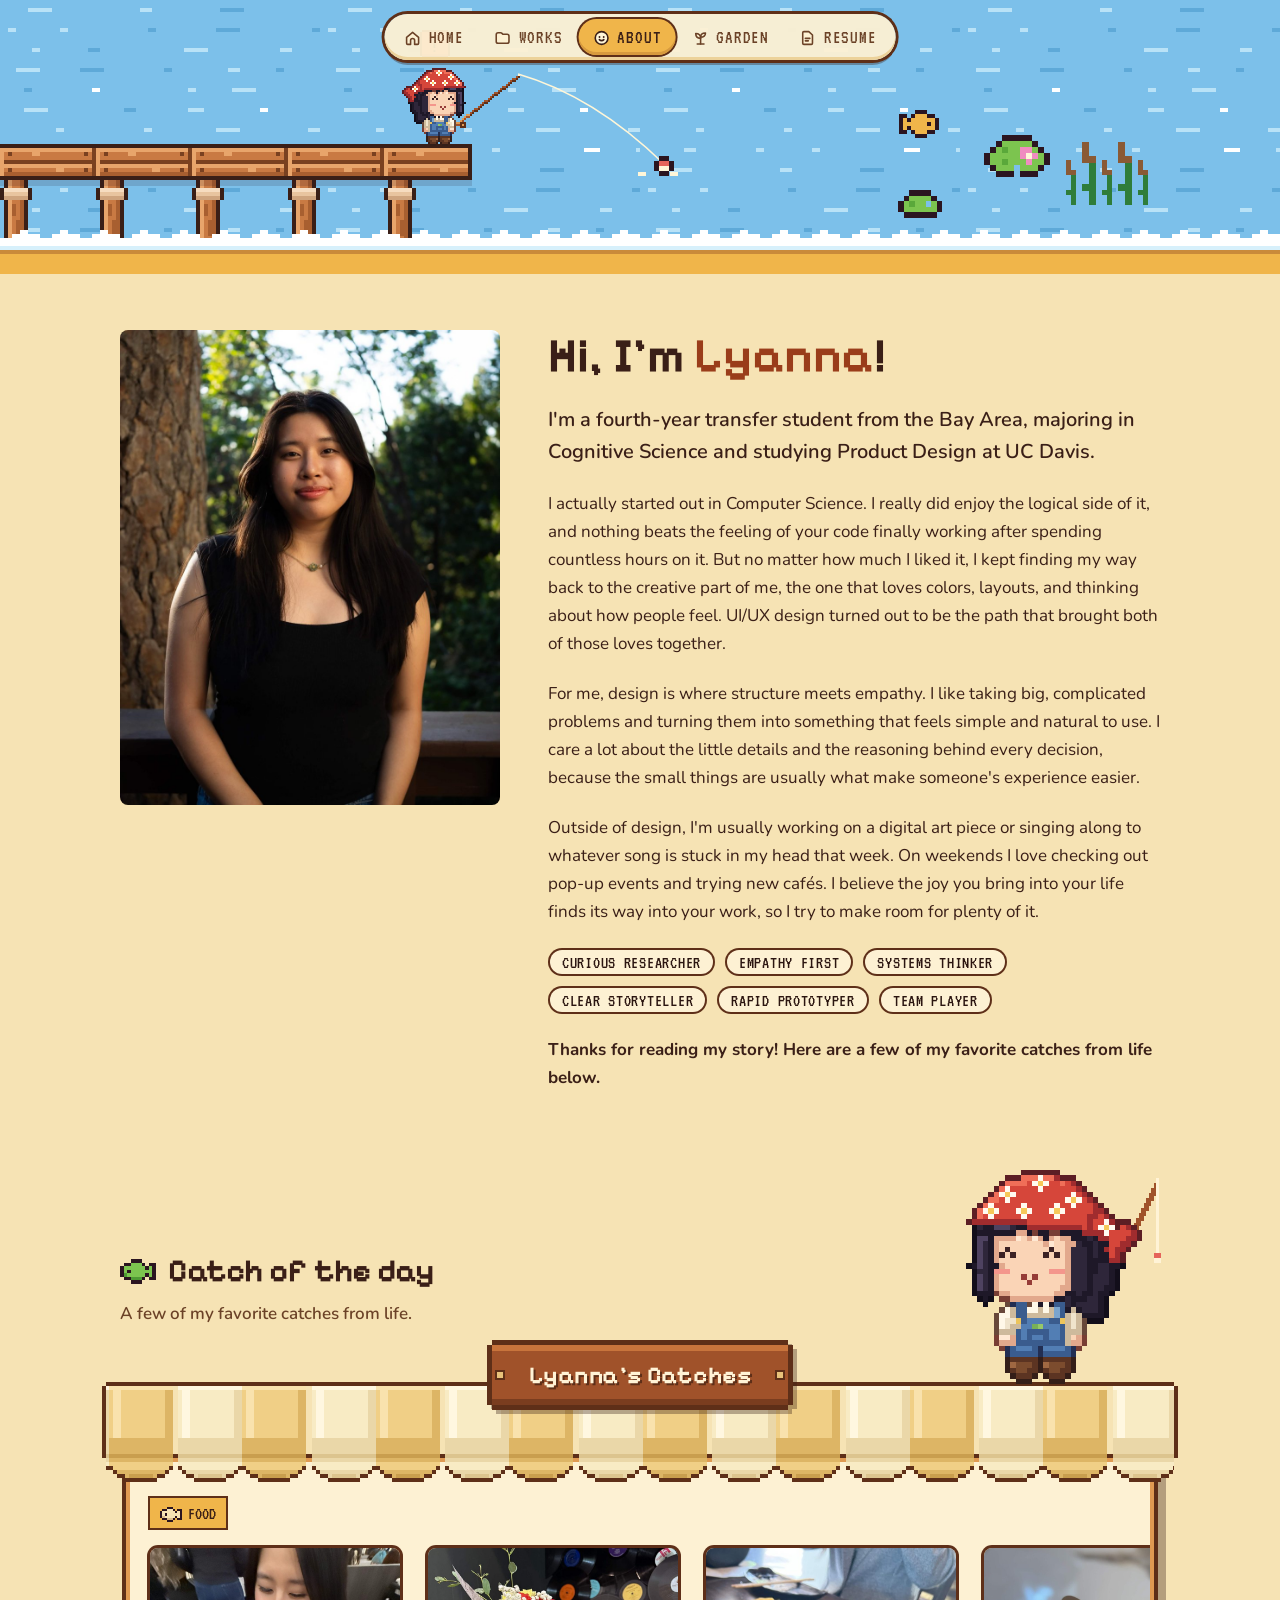
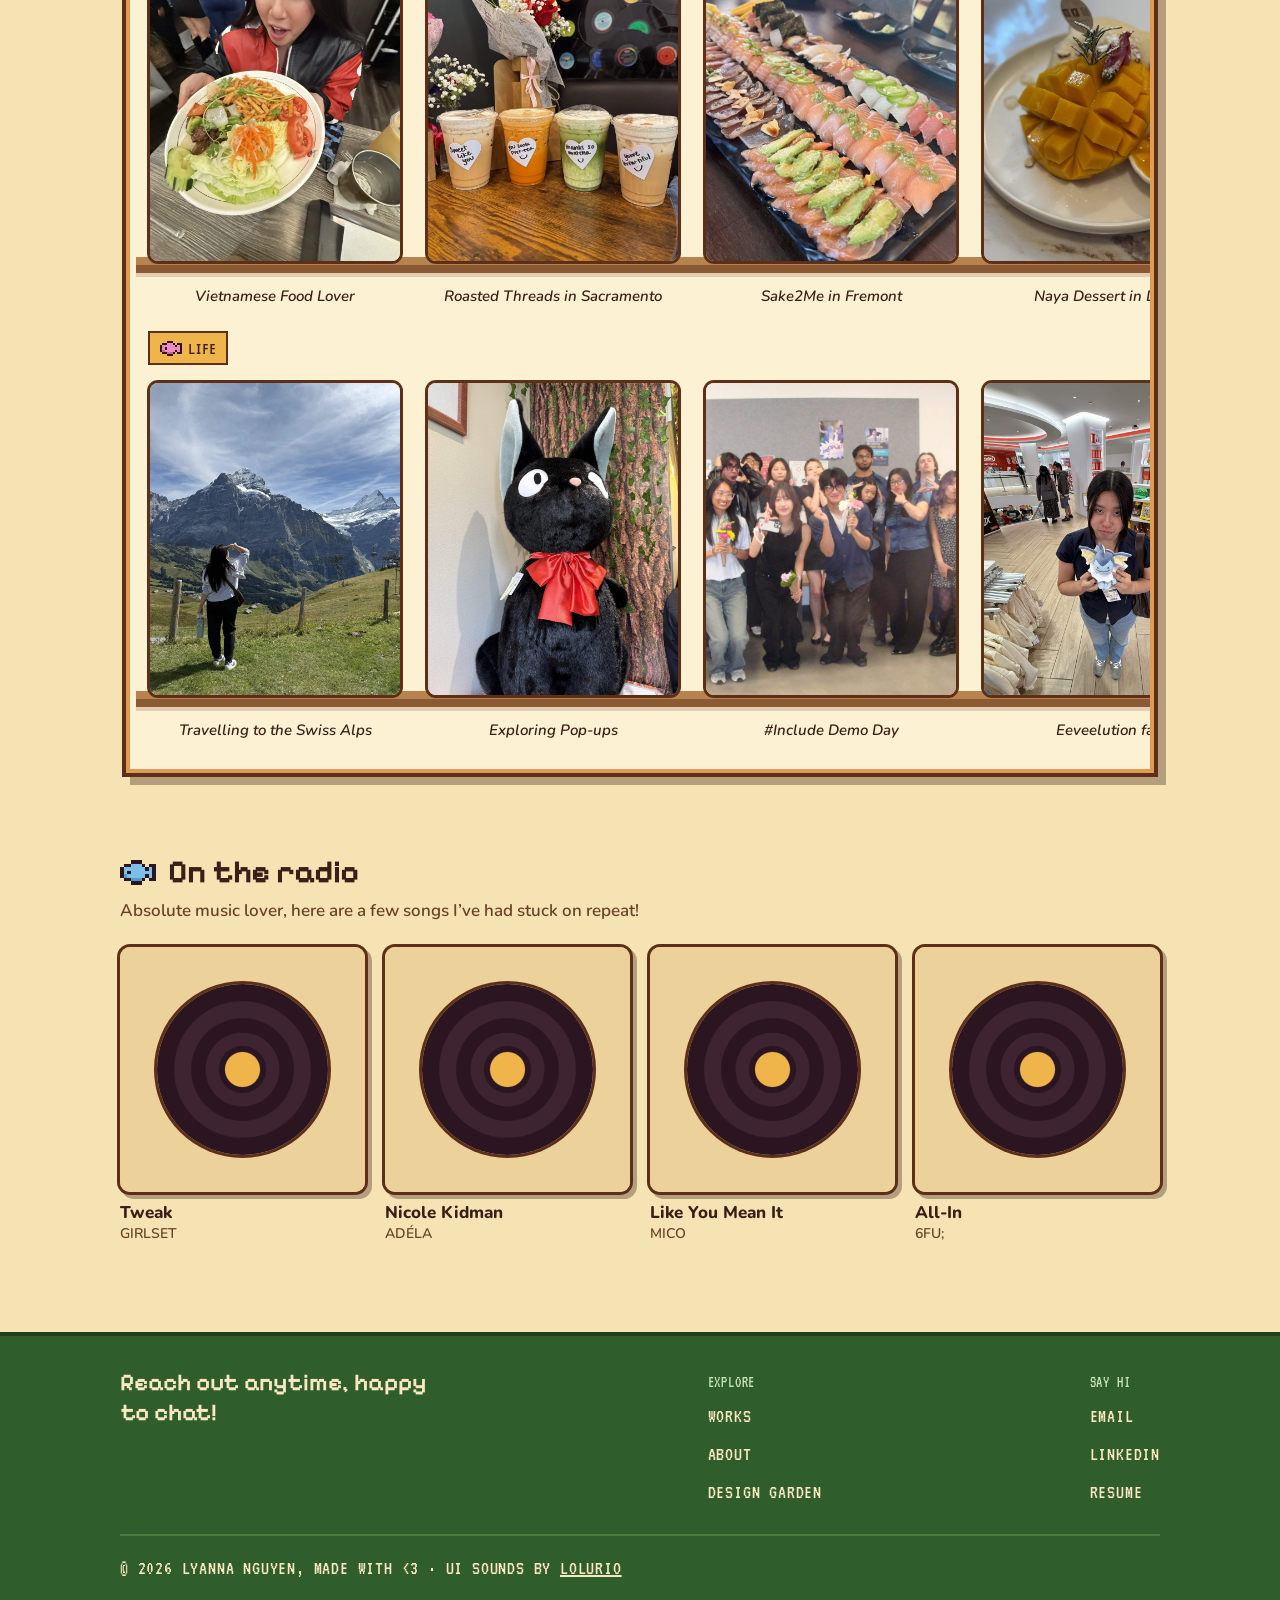
==== about.html @ 6d9fc92e "Softer, higher talking voice; a soft synthesised knock; no Next sound or nav toggle Co-Authored-By: " ====
<!doctype html>
<html lang="en">
<head>
<meta charset="utf-8">
<meta name="viewport" content="width=device-width, initial-scale=1">
<title>About | Lyanna Nguyen</title>
<meta name="description" content="Lyanna Nguyen — Product Designer &amp; UX Researcher. Cognitive Science @ UC Davis.">
<link rel="icon" href="assets/images/chibi-head.png">
<link rel="preconnect" href="https://fonts.googleapis.com"><link href="https://fonts.googleapis.com/css2?family=Nunito:wght@400;600;800&amp;family=Pixelify+Sans:wght@400..700&amp;family=VT323&amp;display=swap" rel="stylesheet">
<link rel="stylesheet" href="css/pixel-pals.css">
<link rel="stylesheet" href="css/site.css">
</head>
<body>
<div class="pp-root" style="background: var(--surface); color: var(--ink); font-family: var(--font-body); font-size: 17px; line-height: 28px;">
    <!-- NAV -->
  <header class="sitenav">
    <nav class="nav-pill topnav" aria-label="Main">
      <span class="nav-hl" aria-hidden="true"></span><span class="nav-cur" aria-hidden="true"></span>
      <a href="index.html" class="navlinks"><svg viewBox="0 0 24 24" aria-hidden="true"><path d="M4 11.2 12 4.5l8 6.7V19a1.5 1.5 0 0 1-1.5 1.5h-3.8v-5.2a2.7 2.7 0 0 0-5.4 0v5.2H5.5A1.5 1.5 0 0 1 4 19z"/></svg><span>Home</span></a>
      <a href="index.html#work" class="navlinks"><svg viewBox="0 0 24 24" aria-hidden="true"><path d="M3.5 7.5A2.5 2.5 0 0 1 6 5h3.4c.7 0 1.3.3 1.8.8l1.1 1.2H18a2.5 2.5 0 0 1 2.5 2.5v7A2.5 2.5 0 0 1 18 19H6a2.5 2.5 0 0 1-2.5-2.5z"/></svg><span>Works</span></a>
      <a href="about.html" class="navlinks" aria-current="page"><svg viewBox="0 0 24 24" aria-hidden="true"><circle cx="12" cy="12" r="8.5"/><circle class="k" cx="9.2" cy="10.6" r="1.25"/><circle class="k" cx="14.8" cy="10.6" r="1.25"/><path class="s" d="M9 14.2c1.6 1.7 4.4 1.7 6 0"/></svg><span>About</span></a>
      <a href="garden.html" class="navlinks"><svg viewBox="0 0 24 24" aria-hidden="true"><path class="s" d="M12 20v-7.5"/><path d="M12 12.5C12 8.6 9.3 6 5.5 6c0 3.9 2.7 6.5 6.5 6.5zM12 11c0-3.3 2.4-5.6 6.5-5.6 0 3.4-2.4 5.6-6.5 5.6z"/><path class="s" d="M7.5 20h9"/></svg><span>Garden</span></a>
      <a href="assets/files/Lyanna_Nguyen_Resume.pdf" class="navlinks" target="_blank" rel="noopener"><svg viewBox="0 0 24 24" aria-hidden="true"><path d="M7 3.5h6.6L18.5 8v11A1.5 1.5 0 0 1 17 20.5H7A1.5 1.5 0 0 1 5.5 19V5A1.5 1.5 0 0 1 7 3.5z"/><path class="s" d="M9 12.5h6M9 15.8h4"/></svg><span>Resume</span></a>
    </nav>
  </header>
  <section id="about" data-area="about">
    <div style="position: relative; overflow: hidden; background-color: var(--sky); background-image: url('data:image/svg+xml,%3Csvg xmlns=%27http://www.w3.org/2000/svg%27 viewBox=%270 0 80 40%27 width=%27320%27 height=%27160%27 shape-rendering=%27crispEdges%27%3E%3Cpath fill=%27%23b9e2f7%27 d=%27M7 2h6v1h-6zM35 2h3v1h-3zM2 7h2v1h-2zM15 7h2v1h-2zM8 12h2v1h-2zM46 12h6v1h-6zM70 12h3v1h-3zM4 17h6v1h-6zM57 17h3v1h-3zM47 22h2v1h-2zM58 22h6v1h-6zM6 27h6v1h-6zM47 27h4v1h-4zM14 32h2v1h-2zM36 32h2v1h-2zM54 32h6v1h-6zM77 32h3v1h-3zM11 37h3v1h-3zM29 37h2v1h-2zM43 37h2v1h-2zM79 37h1v1h-1z%27/%3E%3Cpath fill=%27%235ea9d8%27 d=%27M55 2h6v1h-6zM37 7h2v1h-2zM54 7h6v1h-6zM78 7h2v1h-2zM22 12h3v1h-3zM20 17h6v1h-6zM41 17h2v1h-2zM69 17h2v1h-2zM6 22h2v1h-2zM31 27h3v1h-3z%27/%3E%3Cpath fill=%27%23ffffff%27 d=%27M23 22h2v1h-2zM65 27h2v1h-2zM66 37h4v1h-4z%27/%3E%3C/svg%3E'); background-size: 320px 160px;">
    <div aria-hidden="true" style="position: relative; height: 250px; max-width: 1080px; margin: 0 auto;">
      <span class="lily" style="right: 12%; top: 54%;"><svg class="px" viewBox="0 0 11 7" width="66" height="42" aria-hidden="true" style="display:block;"><rect x="3" y="0" width="1" height="1" fill="#2b1520"/><rect x="4" y="0" width="1" height="1" fill="#2b1520"/><rect x="5" y="0" width="1" height="1" fill="#2b1520"/><rect x="6" y="0" width="1" height="1" fill="#2b1520"/><rect x="7" y="0" width="1" height="1" fill="#2b1520"/><rect x="2" y="1" width="1" height="1" fill="#2b1520"/><rect x="3" y="1" width="1" height="1" fill="#7cc44f"/><rect x="4" y="1" width="1" height="1" fill="#7cc44f"/><rect x="5" y="1" width="1" height="1" fill="#7cc44f"/><rect x="6" y="1" width="1" height="1" fill="#7cc44f"/><rect x="7" y="1" width="1" height="1" fill="#7cc44f"/><rect x="8" y="1" width="1" height="1" fill="#2b1520"/><rect x="1" y="2" width="1" height="1" fill="#2b1520"/><rect x="2" y="2" width="1" height="1" fill="#7cc44f"/><rect x="3" y="2" width="1" height="1" fill="#5aa83a"/><rect x="4" y="2" width="1" height="1" fill="#7cc44f"/><rect x="5" y="2" width="1" height="1" fill="#7cc44f"/><rect x="6" y="2" width="1" height="1" fill="#f08cc0"/><rect x="7" y="2" width="1" height="1" fill="#f08cc0"/><rect x="8" y="2" width="1" height="1" fill="#7cc44f"/><rect x="9" y="2" width="1" height="1" fill="#2b1520"/><rect x="0" y="3" width="1" height="1" fill="#2b1520"/><rect x="1" y="3" width="1" height="1" fill="#7cc44f"/><rect x="2" y="3" width="1" height="1" fill="#7cc44f"/><rect x="3" y="3" width="1" height="1" fill="#7cc44f"/><rect x="4" y="3" width="1" height="1" fill="#7cc44f"/><rect x="5" y="3" width="1" height="1" fill="#7cc44f"/><rect x="6" y="3" width="1" height="1" fill="#f08cc0"/><rect x="7" y="3" width="1" height="1" fill="#fff6d8"/><rect x="8" y="3" width="1" height="1" fill="#f08cc0"/><rect x="9" y="3" width="1" height="1" fill="#7cc44f"/><rect x="10" y="3" width="1" height="1" fill="#2b1520"/><rect x="0" y="4" width="1" height="1" fill="#2b1520"/><rect x="1" y="4" width="1" height="1" fill="#7cc44f"/><rect x="2" y="4" width="1" height="1" fill="#7cc44f"/><rect x="3" y="4" width="1" height="1" fill="#5aa83a"/><rect x="4" y="4" width="1" height="1" fill="#7cc44f"/><rect x="5" y="4" width="1" height="1" fill="#7cc44f"/><rect x="6" y="4" width="1" height="1" fill="#7cc44f"/><rect x="7" y="4" width="1" height="1" fill="#f08cc0"/><rect x="8" y="4" width="1" height="1" fill="#7cc44f"/><rect x="9" y="4" width="1" height="1" fill="#7cc44f"/><rect x="10" y="4" width="1" height="1" fill="#2b1520"/><rect x="1" y="5" width="1" height="1" fill="#2b1520"/><rect x="2" y="5" width="1" height="1" fill="#7cc44f"/><rect x="3" y="5" width="1" height="1" fill="#7cc44f"/><rect x="4" y="5" width="1" height="1" fill="#7cc44f"/><rect x="6" y="5" width="1" height="1" fill="#7cc44f"/><rect x="7" y="5" width="1" height="1" fill="#7cc44f"/><rect x="8" y="5" width="1" height="1" fill="#7cc44f"/><rect x="9" y="5" width="1" height="1" fill="#2b1520"/><rect x="2" y="6" width="1" height="1" fill="#2b1520"/><rect x="3" y="6" width="1" height="1" fill="#2b1520"/><rect x="4" y="6" width="1" height="1" fill="#2b1520"/><rect x="6" y="6" width="1" height="1" fill="#2b1520"/><rect x="7" y="6" width="1" height="1" fill="#2b1520"/><rect x="8" y="6" width="1" height="1" fill="#2b1520"/></svg></span>
      <span class="lily" style="right: 22%; top: 76%; animation-delay: -1.2s;"><svg class="px" viewBox="0 0 8 5" width="44" height="28" aria-hidden="true" style="display:block;"><rect x="2" y="0" width="1" height="1" fill="#2b1520"/><rect x="3" y="0" width="1" height="1" fill="#2b1520"/><rect x="4" y="0" width="1" height="1" fill="#2b1520"/><rect x="5" y="0" width="1" height="1" fill="#2b1520"/><rect x="1" y="1" width="1" height="1" fill="#2b1520"/><rect x="2" y="1" width="1" height="1" fill="#7cc44f"/><rect x="3" y="1" width="1" height="1" fill="#7cc44f"/><rect x="4" y="1" width="1" height="1" fill="#7cc44f"/><rect x="5" y="1" width="1" height="1" fill="#7cc44f"/><rect x="6" y="1" width="1" height="1" fill="#2b1520"/><rect x="0" y="2" width="1" height="1" fill="#2b1520"/><rect x="1" y="2" width="1" height="1" fill="#7cc44f"/><rect x="2" y="2" width="1" height="1" fill="#5aa83a"/><rect x="3" y="2" width="1" height="1" fill="#7cc44f"/><rect x="4" y="2" width="1" height="1" fill="#7cc44f"/><rect x="6" y="2" width="1" height="1" fill="#7cc44f"/><rect x="7" y="2" width="1" height="1" fill="#2b1520"/><rect x="0" y="3" width="1" height="1" fill="#2b1520"/><rect x="1" y="3" width="1" height="1" fill="#7cc44f"/><rect x="2" y="3" width="1" height="1" fill="#7cc44f"/><rect x="3" y="3" width="1" height="1" fill="#7cc44f"/><rect x="4" y="3" width="1" height="1" fill="#7cc44f"/><rect x="5" y="3" width="1" height="1" fill="#7cc44f"/><rect x="6" y="3" width="1" height="1" fill="#7cc44f"/><rect x="7" y="3" width="1" height="1" fill="#2b1520"/><rect x="1" y="4" width="1" height="1" fill="#2b1520"/><rect x="2" y="4" width="1" height="1" fill="#2b1520"/><rect x="3" y="4" width="1" height="1" fill="#2b1520"/><rect x="4" y="4" width="1" height="1" fill="#2b1520"/><rect x="5" y="4" width="1" height="1" fill="#2b1520"/><rect x="6" y="4" width="1" height="1" fill="#2b1520"/></svg></span>
      <span style="position: absolute; right: 3%; bottom: 18%; display: flex; gap: 6px; align-items: flex-end;"><span class="sway" style="animation-delay:-0.0s"><svg class="px" viewBox="0 0 2 9" width="10" height="45" aria-hidden="true" style="display:block;"><rect x="0" y="0" width="1" height="1" fill="#8a5a35"/><rect x="0" y="1" width="1" height="1" fill="#8a5a35"/><rect x="0" y="2" width="1" height="1" fill="#8a5a35"/><rect x="1" y="2" width="1" height="1" fill="#8a5a35"/><rect x="1" y="3" width="1" height="1" fill="#2f7d3a"/><rect x="1" y="4" width="1" height="1" fill="#2f7d3a"/><rect x="1" y="5" width="1" height="1" fill="#2f7d3a"/><rect x="0" y="6" width="1" height="1" fill="#2f7d3a"/><rect x="1" y="6" width="1" height="1" fill="#2f7d3a"/><rect x="1" y="7" width="1" height="1" fill="#2f7d3a"/><rect x="1" y="8" width="1" height="1" fill="#2f7d3a"/></svg></span><span class="sway" style="animation-delay:-0.4s"><svg class="px" viewBox="0 0 2 9" width="14" height="63" aria-hidden="true" style="display:block;"><rect x="0" y="0" width="1" height="1" fill="#8a5a35"/><rect x="0" y="1" width="1" height="1" fill="#8a5a35"/><rect x="0" y="2" width="1" height="1" fill="#8a5a35"/><rect x="1" y="2" width="1" height="1" fill="#8a5a35"/><rect x="1" y="3" width="1" height="1" fill="#2f7d3a"/><rect x="1" y="4" width="1" height="1" fill="#2f7d3a"/><rect x="1" y="5" width="1" height="1" fill="#2f7d3a"/><rect x="0" y="6" width="1" height="1" fill="#2f7d3a"/><rect x="1" y="6" width="1" height="1" fill="#2f7d3a"/><rect x="1" y="7" width="1" height="1" fill="#2f7d3a"/><rect x="1" y="8" width="1" height="1" fill="#2f7d3a"/></svg></span><span class="sway" style="animation-delay:-0.8s"><svg class="px" viewBox="0 0 2 9" width="10" height="45" aria-hidden="true" style="display:block;"><rect x="0" y="0" width="1" height="1" fill="#8a5a35"/><rect x="0" y="1" width="1" height="1" fill="#8a5a35"/><rect x="0" y="2" width="1" height="1" fill="#8a5a35"/><rect x="1" y="2" width="1" height="1" fill="#8a5a35"/><rect x="1" y="3" width="1" height="1" fill="#2f7d3a"/><rect x="1" y="4" width="1" height="1" fill="#2f7d3a"/><rect x="1" y="5" width="1" height="1" fill="#2f7d3a"/><rect x="0" y="6" width="1" height="1" fill="#2f7d3a"/><rect x="1" y="6" width="1" height="1" fill="#2f7d3a"/><rect x="1" y="7" width="1" height="1" fill="#2f7d3a"/><rect x="1" y="8" width="1" height="1" fill="#2f7d3a"/></svg></span><span class="sway" style="animation-delay:-1.2s"><svg class="px" viewBox="0 0 2 9" width="14" height="63" aria-hidden="true" style="display:block;"><rect x="0" y="0" width="1" height="1" fill="#8a5a35"/><rect x="0" y="1" width="1" height="1" fill="#8a5a35"/><rect x="0" y="2" width="1" height="1" fill="#8a5a35"/><rect x="1" y="2" width="1" height="1" fill="#8a5a35"/><rect x="1" y="3" width="1" height="1" fill="#2f7d3a"/><rect x="1" y="4" width="1" height="1" fill="#2f7d3a"/><rect x="1" y="5" width="1" height="1" fill="#2f7d3a"/><rect x="0" y="6" width="1" height="1" fill="#2f7d3a"/><rect x="1" y="6" width="1" height="1" fill="#2f7d3a"/><rect x="1" y="7" width="1" height="1" fill="#2f7d3a"/><rect x="1" y="8" width="1" height="1" fill="#2f7d3a"/></svg></span><span class="sway" style="animation-delay:-1.6s"><svg class="px" viewBox="0 0 2 9" width="10" height="45" aria-hidden="true" style="display:block;"><rect x="0" y="0" width="1" height="1" fill="#8a5a35"/><rect x="0" y="1" width="1" height="1" fill="#8a5a35"/><rect x="0" y="2" width="1" height="1" fill="#8a5a35"/><rect x="1" y="2" width="1" height="1" fill="#8a5a35"/><rect x="1" y="3" width="1" height="1" fill="#2f7d3a"/><rect x="1" y="4" width="1" height="1" fill="#2f7d3a"/><rect x="1" y="5" width="1" height="1" fill="#2f7d3a"/><rect x="0" y="6" width="1" height="1" fill="#2f7d3a"/><rect x="1" y="6" width="1" height="1" fill="#2f7d3a"/><rect x="1" y="7" width="1" height="1" fill="#2f7d3a"/><rect x="1" y="8" width="1" height="1" fill="#2f7d3a"/></svg></span></span>
      <span class="fishjump" style="left: 74%; top: 44%;"><svg class="px" viewBox="0 0 10 7" width="40" height="28" aria-hidden="true" style="display:block;"><rect x="3" y="0" width="1" height="1" fill="#2b1520"/><rect x="4" y="0" width="1" height="1" fill="#2b1520"/><rect x="5" y="0" width="1" height="1" fill="#2b1520"/><rect x="1" y="1" width="1" height="1" fill="#2b1520"/><rect x="2" y="1" width="1" height="1" fill="#2b1520"/><rect x="3" y="1" width="1" height="1" fill="#f0b54a"/><rect x="4" y="1" width="1" height="1" fill="#f0b54a"/><rect x="5" y="1" width="1" height="1" fill="#f0b54a"/><rect x="6" y="1" width="1" height="1" fill="#2b1520"/><rect x="8" y="1" width="1" height="1" fill="#2b1520"/><rect x="9" y="1" width="1" height="1" fill="#2b1520"/><rect x="0" y="2" width="1" height="1" fill="#2b1520"/><rect x="1" y="2" width="1" height="1" fill="#f0b54a"/><rect x="2" y="2" width="1" height="1" fill="#f0b54a"/><rect x="3" y="2" width="1" height="1" fill="#f0b54a"/><rect x="4" y="2" width="1" height="1" fill="#f0b54a"/><rect x="5" y="2" width="1" height="1" fill="#f0b54a"/><rect x="6" y="2" width="1" height="1" fill="#f0b54a"/><rect x="7" y="2" width="1" height="1" fill="#2b1520"/><rect x="8" y="2" width="1" height="1" fill="#f0b54a"/><rect x="9" y="2" width="1" height="1" fill="#2b1520"/><rect x="0" y="3" width="1" height="1" fill="#2b1520"/><rect x="1" y="3" width="1" height="1" fill="#f0b54a"/><rect x="2" y="3" width="1" height="1" fill="#2b1520"/><rect x="3" y="3" width="1" height="1" fill="#f0b54a"/><rect x="4" y="3" width="1" height="1" fill="#f0b54a"/><rect x="5" y="3" width="1" height="1" fill="#f0b54a"/><rect x="6" y="3" width="1" height="1" fill="#f0b54a"/><rect x="7" y="3" width="1" height="1" fill="#f0b54a"/><rect x="8" y="3" width="1" height="1" fill="#f0b54a"/><rect x="9" y="3" width="1" height="1" fill="#2b1520"/><rect x="0" y="4" width="1" height="1" fill="#2b1520"/><rect x="1" y="4" width="1" height="1" fill="#f0b54a"/><rect x="2" y="4" width="1" height="1" fill="#f0b54a"/><rect x="3" y="4" width="1" height="1" fill="#f0b54a"/><rect x="4" y="4" width="1" height="1" fill="#f0b54a"/><rect x="5" y="4" width="1" height="1" fill="#f0b54a"/><rect x="6" y="4" width="1" height="1" fill="#f0b54a"/><rect x="7" y="4" width="1" height="1" fill="#2b1520"/><rect x="8" y="4" width="1" height="1" fill="#f0b54a"/><rect x="9" y="4" width="1" height="1" fill="#2b1520"/><rect x="1" y="5" width="1" height="1" fill="#2b1520"/><rect x="2" y="5" width="1" height="1" fill="#2b1520"/><rect x="3" y="5" width="1" height="1" fill="#f0b54a"/><rect x="4" y="5" width="1" height="1" fill="#f0b54a"/><rect x="5" y="5" width="1" height="1" fill="#f0b54a"/><rect x="6" y="5" width="1" height="1" fill="#2b1520"/><rect x="8" y="5" width="1" height="1" fill="#2b1520"/><rect x="9" y="5" width="1" height="1" fill="#2b1520"/><rect x="3" y="6" width="1" height="1" fill="#2b1520"/><rect x="4" y="6" width="1" height="1" fill="#2b1520"/><rect x="5" y="6" width="1" height="1" fill="#2b1520"/></svg></span>
      <div style="position: absolute; left: min(-40px, calc(540px - 50vw)); bottom: 10px; width: calc(28% + 70px - min(-40px, calc(540px - 50vw))); height: 60px; background: url('data:image/svg+xml,%3Csvg xmlns=%27http://www.w3.org/2000/svg%27 viewBox=%270 0 24 15%27 width=%2796%27 height=%2760%27 shape-rendering=%27crispEdges%27%3E%3Crect x=%273%27 y=%270%27 width=%276%27 height=%2715%27 fill=%27%233a1f17%27/%3E%3Crect x=%274%27 y=%270%27 width=%274%27 height=%2715%27 fill=%27%23c97a43%27/%3E%3Crect x=%274%27 y=%270%27 width=%271%27 height=%2715%27 fill=%27%23e8a56b%27/%3E%3Crect x=%277%27 y=%270%27 width=%271%27 height=%2715%27 fill=%27%23a85f30%27/%3E%3Crect x=%275%27 y=%276%27 width=%271%27 height=%273%27 fill=%27%23a85f30%27/%3E%3Crect x=%276%27 y=%2710%27 width=%271%27 height=%274%27 fill=%27%23a85f30%27/%3E%3Crect x=%272%27 y=%272%27 width=%278%27 height=%273%27 fill=%27%233a1f17%27/%3E%3Crect x=%273%27 y=%272%27 width=%276%27 height=%271%27 fill=%27%23f6dcc0%27/%3E%3Crect x=%273%27 y=%273%27 width=%276%27 height=%271%27 fill=%27%23e8c49f%27/%3E%3Crect x=%273%27 y=%274%27 width=%276%27 height=%271%27 fill=%27%23cfa47e%27/%3E%3C/svg%3E') 100% 0 / 96px 60px repeat-x;"></div>
      <div style="position: absolute; left: min(-40px, calc(540px - 50vw)); bottom: 70px; width: calc(28% + 70px - min(-40px, calc(540px - 50vw))); height: 36px; background: url('data:image/svg+xml,%3Csvg xmlns=%27http://www.w3.org/2000/svg%27 viewBox=%270 0 3 9%27 width=%2712%27 height=%2736%27 shape-rendering=%27crispEdges%27%3E%3Crect x=%270%27 y=%270%27 width=%272%27 height=%271%27 fill=%27%233a1f17%27/%3E%3Crect x=%270%27 y=%271%27 width=%272%27 height=%271%27 fill=%27%23e8a56b%27/%3E%3Crect x=%270%27 y=%272%27 width=%272%27 height=%272%27 fill=%27%23c97a43%27/%3E%3Crect x=%270%27 y=%274%27 width=%272%27 height=%271%27 fill=%27%237a4120%27/%3E%3Crect x=%270%27 y=%275%27 width=%272%27 height=%271%27 fill=%27%23e8a56b%27/%3E%3Crect x=%270%27 y=%276%27 width=%272%27 height=%271%27 fill=%27%23c97a43%27/%3E%3Crect x=%270%27 y=%277%27 width=%272%27 height=%271%27 fill=%27%23a85f30%27/%3E%3Crect x=%270%27 y=%278%27 width=%272%27 height=%271%27 fill=%27%233a1f17%27/%3E%3Crect x=%272%27 y=%271%27 width=%271%27 height=%277%27 fill=%27%233a1f17%27/%3E%3C/svg%3E') 100% 0 / 12px 36px no-repeat, url('data:image/svg+xml,%3Csvg xmlns=%27http://www.w3.org/2000/svg%27 viewBox=%270 0 24 9%27 width=%2796%27 height=%2736%27 shape-rendering=%27crispEdges%27%3E%3Crect x=%270%27 y=%270%27 width=%2724%27 height=%271%27 fill=%27%233a1f17%27/%3E%3Crect x=%270%27 y=%278%27 width=%2724%27 height=%271%27 fill=%27%233a1f17%27/%3E%3Crect x=%270%27 y=%271%27 width=%2724%27 height=%271%27 fill=%27%23e8a56b%27/%3E%3Crect x=%270%27 y=%272%27 width=%2724%27 height=%272%27 fill=%27%23c97a43%27/%3E%3Crect x=%272%27 y=%272%27 width=%271%27 height=%271%27 fill=%27%237a4120%27/%3E%3Crect x=%2721%27 y=%272%27 width=%271%27 height=%271%27 fill=%27%237a4120%27/%3E%3Crect x=%270%27 y=%275%27 width=%2724%27 height=%271%27 fill=%27%23e8a56b%27/%3E%3Crect x=%270%27 y=%276%27 width=%2724%27 height=%272%27 fill=%27%23c97a43%27/%3E%3Crect x=%272%27 y=%276%27 width=%271%27 height=%271%27 fill=%27%237a4120%27/%3E%3Crect x=%2721%27 y=%276%27 width=%271%27 height=%271%27 fill=%27%237a4120%27/%3E%3Crect x=%270%27 y=%274%27 width=%2724%27 height=%271%27 fill=%27%237a4120%27/%3E%3Crect x=%270%27 y=%277%27 width=%2724%27 height=%271%27 fill=%27%23a85f30%27/%3E%3Crect x=%2723%27 y=%271%27 width=%271%27 height=%277%27 fill=%27%237a4120%27/%3E%3Crect x=%270%27 y=%271%27 width=%271%27 height=%277%27 fill=%27%23e8a56b%27/%3E%3Crect x=%278%27 y=%272%27 width=%272%27 height=%271%27 fill=%27%23e8a56b%27/%3E%3Crect x=%2714%27 y=%276%27 width=%272%27 height=%271%27 fill=%27%23e8a56b%27/%3E%3C/svg%3E') 0 0 / 96px 36px repeat-x; filter: drop-shadow(0 6px 0 #2b152026);"></div>
      <div style="position: absolute; left: 28%; bottom: 104px; width: 340px; height: 150px;">
        <div style="position: absolute; left: 0; bottom: 0; width: 136px;"><span class="bob" style="display: block;"><img class="px" src="assets/images/lyannas-chibi-happily-holding-a-fishing.png" alt="Lyanna's chibi happily holding a fishing rod" width="136" height="84" style="display: block; width: 136px; height: 84px; image-rendering: pixelated;"></span></div>
        <span class="nibblealert pp-sticker berry" style="position: absolute; left: 18px; top: 34px; font-size: 22px;">!</span>
        <svg viewBox="0 0 340 150" width="340" height="150" style="position: absolute; inset: 0; overflow: visible;">
          <path d="M116 78 Q 192 100 262 168" stroke="#fff6d8" stroke-width="1.5" fill="none"/>
        </svg>
        <span class="nibble" style="position: absolute; left: 252px; top: 160px;"><svg class="px" viewBox="0 0 4 4" width="20" height="20" aria-hidden="true" style="display:block;"><rect x="1" y="0" width="1" height="1" fill="#2b1520"/><rect x="2" y="0" width="1" height="1" fill="#2b1520"/><rect x="0" y="1" width="1" height="1" fill="#2b1520"/><rect x="1" y="1" width="1" height="1" fill="#e5645a"/><rect x="2" y="1" width="1" height="1" fill="#e5645a"/><rect x="3" y="1" width="1" height="1" fill="#2b1520"/><rect x="0" y="2" width="1" height="1" fill="#2b1520"/><rect x="1" y="2" width="1" height="1" fill="#fff6d8"/><rect x="2" y="2" width="1" height="1" fill="#fff6d8"/><rect x="3" y="2" width="1" height="1" fill="#2b1520"/><rect x="1" y="3" width="1" height="1" fill="#2b1520"/><rect x="2" y="3" width="1" height="1" fill="#2b1520"/></svg></span>
        <span class="ripple" style="left: 236px; top: 176px;"></span>
        <span class="ripple" style="left: 236px; top: 176px; animation-delay: -1.2s;"></span>
      </div>
    </div>

      <div class="foam" aria-hidden="true"></div>
      <div aria-hidden="true" style="height: 24px; background: var(--gold); box-shadow: inset 0 4px 0 #c98a3a;"></div>
    </div>

    <div class="about-intro" style="max-width: 1080px; margin: 0 auto; padding: 56px 20px 0; display: grid; grid-template-columns: 380px 1fr; gap: 48px; align-items: start;">
        <div class="rv about-photo" style="aspect-ratio: 4 / 5; border-radius: var(--radius-md); background: var(--surface-sunken); overflow: hidden;"><img src="assets/images/lyanna-nguyen-smiling-outdoors-among-trees.jpg" alt="Lyanna Nguyen smiling outdoors among trees" style="display: block; width: 100%; height: 100%; object-fit: cover; object-position: 50% 30%;"></div>
      <div style="display: flex; flex-direction: column; gap: 22px;">
        <h1 class="rv" style="margin: 0; font-family: var(--font-display); font-size: 48px; line-height: 52px; font-weight: 700;">Hi, I'm <span style="color: var(--accent-text);">Lyanna</span>!</h1>
        <p class="rv" style="margin: 0; font-size: 20px; line-height: 32px; font-weight: 600;">I'm a fourth-year transfer student from the Bay Area, majoring in Cognitive Science and studying Product Design at UC Davis.</p>
        <p class="rv" style="margin: 0;">I actually started out in Computer Science. I really did enjoy the logical side of it, and nothing beats the feeling of your code finally working after spending countless hours on it. But no matter how much I liked it, I kept finding my way back to the creative part of me, the one that loves colors, layouts, and thinking about how people feel. UI/UX design turned out to be the path that brought both of those loves together.</p>
        <p class="rv" style="margin: 0;">For me, design is where structure meets empathy. I like taking big, complicated problems and turning them into something that feels simple and natural to use. I care a lot about the little details and the reasoning behind every decision, because the small things are usually what make someone's experience easier.</p>
        <p class="rv" style="margin: 0;">Outside of design, I'm usually working on a digital art piece or singing along to whatever song is stuck in my head that week. On weekends I love checking out pop-up events and trying new cafés. I believe the joy you bring into your life finds its way into your work, so I try to make room for plenty of it.</p>
        <div class="rv" style="display: flex; flex-wrap: wrap; gap: 10px;"><span class="pp-sticker round" title="Ran user interviews to find needs and pain points for the Linguistics Club site." style="background: var(--surface-raised);">Curious researcher</span><span class="pp-sticker round" title="Designed the Opportunities page around students' career uncertainty." style="background: var(--surface-raised);">Empathy first</span><span class="pp-sticker round" title="Built TEDxUCDavis's design system for a full year of events." style="background: var(--surface-raised);">Systems thinker</span><span class="pp-sticker round" title="Weekly event graphics that grew reach 51% in 30 days." style="background: var(--surface-raised);">Clear storyteller</span><span class="pp-sticker round" title="Iterated Figma prototypes across multiple design sprints." style="background: var(--surface-raised);">Rapid prototyper</span><span class="pp-sticker round" title="Co-organized with cross-functional teams for a 500+ attendee event." style="background: var(--surface-raised);">Team player</span></div>
        <p class="rv" style="margin: 0; font-weight: 700;">Thanks for reading my story! Here are a few of my favorite catches from life below.</p>
      </div>
    </div>

    <div class="catchgap" style="max-width: 1080px; margin: 0 auto; padding: 160px 20px 0; display: flex; flex-direction: column; gap: 64px;">
      <div id="catches" class="rv" style="scroll-margin-top: 96px; display: flex; flex-direction: column; gap: 10px;">
        <h2 style="margin: 0; display: flex; align-items: center; gap: 12px; font-family: var(--font-display); font-size: 32px; line-height: 38px; font-weight: 700;"><span class="logfish"><svg class="px" viewBox="0 0 10 7" width="36" height="25" aria-hidden="true" style="display:block;"><rect x="3" y="0" width="1" height="1" fill="#2b1520"/><rect x="4" y="0" width="1" height="1" fill="#2b1520"/><rect x="5" y="0" width="1" height="1" fill="#2b1520"/><rect x="1" y="1" width="1" height="1" fill="#2b1520"/><rect x="2" y="1" width="1" height="1" fill="#2b1520"/><rect x="3" y="1" width="1" height="1" fill="#7cc44f"/><rect x="4" y="1" width="1" height="1" fill="#7cc44f"/><rect x="5" y="1" width="1" height="1" fill="#7cc44f"/><rect x="6" y="1" width="1" height="1" fill="#2b1520"/><rect x="8" y="1" width="1" height="1" fill="#2b1520"/><rect x="9" y="1" width="1" height="1" fill="#2b1520"/><rect x="0" y="2" width="1" height="1" fill="#2b1520"/><rect x="1" y="2" width="1" height="1" fill="#7cc44f"/><rect x="2" y="2" width="1" height="1" fill="#7cc44f"/><rect x="3" y="2" width="1" height="1" fill="#7cc44f"/><rect x="4" y="2" width="1" height="1" fill="#7cc44f"/><rect x="5" y="2" width="1" height="1" fill="#7cc44f"/><rect x="6" y="2" width="1" height="1" fill="#7cc44f"/><rect x="7" y="2" width="1" height="1" fill="#2b1520"/><rect x="8" y="2" width="1" height="1" fill="#7cc44f"/><rect x="9" y="2" width="1" height="1" fill="#2b1520"/><rect x="0" y="3" width="1" height="1" fill="#2b1520"/><rect x="1" y="3" width="1" height="1" fill="#7cc44f"/><rect x="2" y="3" width="1" height="1" fill="#2b1520"/><rect x="3" y="3" width="1" height="1" fill="#7cc44f"/><rect x="4" y="3" width="1" height="1" fill="#7cc44f"/><rect x="5" y="3" width="1" height="1" fill="#7cc44f"/><rect x="6" y="3" width="1" height="1" fill="#7cc44f"/><rect x="7" y="3" width="1" height="1" fill="#7cc44f"/><rect x="8" y="3" width="1" height="1" fill="#7cc44f"/><rect x="9" y="3" width="1" height="1" fill="#2b1520"/><rect x="0" y="4" width="1" height="1" fill="#2b1520"/><rect x="1" y="4" width="1" height="1" fill="#4e9a33"/><rect x="2" y="4" width="1" height="1" fill="#7cc44f"/><rect x="3" y="4" width="1" height="1" fill="#7cc44f"/><rect x="4" y="4" width="1" height="1" fill="#7cc44f"/><rect x="5" y="4" width="1" height="1" fill="#7cc44f"/><rect x="6" y="4" width="1" height="1" fill="#7cc44f"/><rect x="7" y="4" width="1" height="1" fill="#2b1520"/><rect x="8" y="4" width="1" height="1" fill="#7cc44f"/><rect x="9" y="4" width="1" height="1" fill="#2b1520"/><rect x="1" y="5" width="1" height="1" fill="#2b1520"/><rect x="2" y="5" width="1" height="1" fill="#2b1520"/><rect x="3" y="5" width="1" height="1" fill="#4e9a33"/><rect x="4" y="5" width="1" height="1" fill="#4e9a33"/><rect x="5" y="5" width="1" height="1" fill="#4e9a33"/><rect x="6" y="5" width="1" height="1" fill="#2b1520"/><rect x="8" y="5" width="1" height="1" fill="#2b1520"/><rect x="9" y="5" width="1" height="1" fill="#2b1520"/><rect x="3" y="6" width="1" height="1" fill="#2b1520"/><rect x="4" y="6" width="1" height="1" fill="#2b1520"/><rect x="5" y="6" width="1" height="1" fill="#2b1520"/></svg></span>Catch of the day</h2>
        <p style="margin: 0 0 8px; color: var(--ink-muted); font-weight: 600;">A few of my favorite catches from life.</p>
        <div class="stall-wrap">
          <div class="stall">
            <div class="stall-awning" aria-hidden="true"><span class="stall-sign">Lyanna’s Catches</span></div>
            <div class="keeper" aria-hidden="true">
        <span class="keeper-shadow"></span>
        <svg class="keeper-rod" viewBox="0 0 34 64" width="85" height="160" shape-rendering="crispEdges"><rect x="2" y="56" width="2" height="3" fill="#5e2f18"/><rect x="3" y="54" width="2" height="3" fill="#5e2f18"/><rect x="4" y="52" width="2" height="3" fill="#5e2f18"/><rect x="5" y="50" width="2" height="3" fill="#a0522a"/><rect x="6" y="48" width="2" height="3" fill="#a0522a"/><rect x="7" y="46" width="2" height="3" fill="#a0522a"/><rect x="8" y="44" width="2" height="3" fill="#a0522a"/><rect x="9" y="42" width="2" height="3" fill="#a0522a"/><rect x="10" y="40" width="2" height="3" fill="#a0522a"/><rect x="11" y="38" width="2" height="3" fill="#a0522a"/><rect x="12" y="36" width="2" height="3" fill="#a0522a"/><rect x="13" y="34" width="2" height="3" fill="#a0522a"/><rect x="14" y="32" width="2" height="3" fill="#a0522a"/><rect x="15" y="30" width="2" height="3" fill="#a0522a"/><rect x="16" y="28" width="2" height="3" fill="#a0522a"/><rect x="17" y="26" width="2" height="3" fill="#a0522a"/><rect x="18" y="24" width="2" height="3" fill="#a0522a"/><rect x="19" y="22" width="2" height="3" fill="#a0522a"/><rect x="20" y="20" width="2" height="3" fill="#a0522a"/><rect x="21" y="18" width="2" height="3" fill="#a0522a"/><rect x="22" y="16" width="2" height="3" fill="#a0522a"/><rect x="23" y="14" width="2" height="3" fill="#a0522a"/><rect x="24" y="12" width="2" height="3" fill="#a0522a"/><rect x="25" y="10" width="2" height="3" fill="#a0522a"/><rect x="26" y="8" width="2" height="3" fill="#a0522a"/><rect x="27" y="6" width="2" height="3" fill="#a0522a"/><rect x="28" y="4" width="1" height="30" fill="#fff3d6"/><g class="keeper-bob"><rect x="27" y="34" width="3" height="2" fill="#e5645a"/><rect x="27" y="36" width="3" height="2" fill="#fff3d6"/></g></svg>
        <span class="keeper-girl"><span class="bob" style="display: block;"><img class="px" src="assets/images/chibi-happy.png" alt="" style="display:block;width:100%;height:auto;image-rendering:pixelated;"></span></span>
      </div>
            <div class="stall-body">
              <div class="stall-row">
          <span class="stall-rowtag"><span style="display: inline-flex;"><svg class="px" viewBox="0 0 10 7" width="22" height="15" aria-hidden="true" style="display:block;"><rect x="3" y="0" width="1" height="1" fill="#2b1520"/><rect x="4" y="0" width="1" height="1" fill="#2b1520"/><rect x="5" y="0" width="1" height="1" fill="#2b1520"/><rect x="1" y="1" width="1" height="1" fill="#2b1520"/><rect x="2" y="1" width="1" height="1" fill="#2b1520"/><rect x="3" y="1" width="1" height="1" fill="#f6e3b4"/><rect x="4" y="1" width="1" height="1" fill="#f6e3b4"/><rect x="5" y="1" width="1" height="1" fill="#f6e3b4"/><rect x="6" y="1" width="1" height="1" fill="#2b1520"/><rect x="8" y="1" width="1" height="1" fill="#2b1520"/><rect x="9" y="1" width="1" height="1" fill="#2b1520"/><rect x="0" y="2" width="1" height="1" fill="#2b1520"/><rect x="1" y="2" width="1" height="1" fill="#f6e3b4"/><rect x="2" y="2" width="1" height="1" fill="#f6e3b4"/><rect x="3" y="2" width="1" height="1" fill="#f6e3b4"/><rect x="4" y="2" width="1" height="1" fill="#f6e3b4"/><rect x="5" y="2" width="1" height="1" fill="#f6e3b4"/><rect x="6" y="2" width="1" height="1" fill="#f6e3b4"/><rect x="7" y="2" width="1" height="1" fill="#2b1520"/><rect x="8" y="2" width="1" height="1" fill="#f6e3b4"/><rect x="9" y="2" width="1" height="1" fill="#2b1520"/><rect x="0" y="3" width="1" height="1" fill="#2b1520"/><rect x="1" y="3" width="1" height="1" fill="#f6e3b4"/><rect x="2" y="3" width="1" height="1" fill="#2b1520"/><rect x="3" y="3" width="1" height="1" fill="#f6e3b4"/><rect x="4" y="3" width="1" height="1" fill="#f6e3b4"/><rect x="5" y="3" width="1" height="1" fill="#f6e3b4"/><rect x="6" y="3" width="1" height="1" fill="#f6e3b4"/><rect x="7" y="3" width="1" height="1" fill="#f6e3b4"/><rect x="8" y="3" width="1" height="1" fill="#f6e3b4"/><rect x="9" y="3" width="1" height="1" fill="#2b1520"/><rect x="0" y="4" width="1" height="1" fill="#2b1520"/><rect x="1" y="4" width="1" height="1" fill="#d9b98a"/><rect x="2" y="4" width="1" height="1" fill="#f6e3b4"/><rect x="3" y="4" width="1" height="1" fill="#f6e3b4"/><rect x="4" y="4" width="1" height="1" fill="#f6e3b4"/><rect x="5" y="4" width="1" height="1" fill="#f6e3b4"/><rect x="6" y="4" width="1" height="1" fill="#f6e3b4"/><rect x="7" y="4" width="1" height="1" fill="#2b1520"/><rect x="8" y="4" width="1" height="1" fill="#f6e3b4"/><rect x="9" y="4" width="1" height="1" fill="#2b1520"/><rect x="1" y="5" width="1" height="1" fill="#2b1520"/><rect x="2" y="5" width="1" height="1" fill="#2b1520"/><rect x="3" y="5" width="1" height="1" fill="#d9b98a"/><rect x="4" y="5" width="1" height="1" fill="#d9b98a"/><rect x="5" y="5" width="1" height="1" fill="#d9b98a"/><rect x="6" y="5" width="1" height="1" fill="#2b1520"/><rect x="8" y="5" width="1" height="1" fill="#2b1520"/><rect x="9" y="5" width="1" height="1" fill="#2b1520"/><rect x="3" y="6" width="1" height="1" fill="#2b1520"/><rect x="4" y="6" width="1" height="1" fill="#2b1520"/><rect x="5" y="6" width="1" height="1" fill="#2b1520"/></svg></span>Food</span>
          <div class="stall-marquee"><div class="stall-track"><a href="#catch-0" class="stall-item" aria-label="View catch: Vietnamese Food Lover">
              <span class="stall-photo" style="background: #f3dcc0;"><img src="assets/images/lyanna-excitedly-holding-up-a-plate.jpg" alt="Lyanna excitedly holding up a plate of shaking beef, pasta and salad" loading="lazy" style="position: absolute; inset: 0; width: 100%; height: 100%; object-fit: cover; object-position: center 45%; border-radius: inherit;"></span>
              <span class="stall-plank" aria-hidden="true"></span>
              <span class="stall-cap">Vietnamese Food Lover</span>
            </a><a href="#catch-1" class="stall-item" aria-label="View catch: Roasted Threads in Sacramento">
              <span class="stall-photo" style="background: #e9d6b0;"><img src="assets/images/four-iced-drinks-with-pun-filled.jpg" alt="Four iced drinks with pun-filled heart labels at a café with a vinyl record wall" loading="lazy" style="position: absolute; inset: 0; width: 100%; height: 100%; object-fit: cover; object-position: center 70%; border-radius: inherit;"></span>
              <span class="stall-plank" aria-hidden="true"></span>
              <span class="stall-cap">Roasted Threads in Sacramento</span>
            </a><a href="#catch-2" class="stall-item" aria-label="View catch: Sake2Me in Fremont">
              <span class="stall-photo" style="background: #f6e3c4;"><img src="assets/images/a-long-platter-of-salmon-tuna.jpg" alt="A long platter of salmon, tuna and yellowtail sushi and sashimi" loading="lazy" style="position: absolute; inset: 0; width: 100%; height: 100%; object-fit: cover; object-position: 55% center; border-radius: inherit;"></span>
              <span class="stall-plank" aria-hidden="true"></span>
              <span class="stall-cap">Sake2Me in Fremont</span>
            </a><a href="#catch-3" class="stall-item" aria-label="View catch: Naya Dessert in Davis">
              <span class="stall-photo" style="background: #ecd29a;"><img src="assets/images/a-hedgehog-cut-mango-with-a.jpg" alt="A hedgehog-cut mango with a crepe and mango sauce at Naya Dessert" loading="lazy" style="position: absolute; inset: 0; width: 100%; height: 100%; object-fit: cover; object-position: center 55%; border-radius: inherit;"></span>
              <span class="stall-plank" aria-hidden="true"></span>
              <span class="stall-cap">Naya Dessert in Davis</span>
            </a><a href="#catch-4" class="stall-item" aria-label="View catch: Dessert Crepe in France">
              <span class="stall-photo" style="background: #f1d7b8;"><img src="assets/images/a-crepe-with-chocolate-drizzle-sliced.jpg" alt="A crepe with chocolate drizzle, sliced almonds and vanilla ice cream at a café in Paris" loading="lazy" style="position: absolute; inset: 0; width: 100%; height: 100%; object-fit: cover; object-position: center 70%; border-radius: inherit;"></span>
              <span class="stall-plank" aria-hidden="true"></span>
              <span class="stall-cap">Dessert Crepe in France</span>
            </a><a href="#catch-0" class="stall-item" aria-label="View catch: Vietnamese Food Lover" tabindex="-1" aria-hidden="true">
              <span class="stall-photo" style="background: #f3dcc0;"><img src="assets/images/lyanna-excitedly-holding-up-a-plate.jpg" alt="Lyanna excitedly holding up a plate of shaking beef, pasta and salad" loading="lazy" style="position: absolute; inset: 0; width: 100%; height: 100%; object-fit: cover; object-position: center 45%; border-radius: inherit;"></span>
              <span class="stall-plank" aria-hidden="true"></span>
              <span class="stall-cap">Vietnamese Food Lover</span>
            </a><a href="#catch-1" class="stall-item" aria-label="View catch: Roasted Threads in Sacramento" tabindex="-1" aria-hidden="true">
              <span class="stall-photo" style="background: #e9d6b0;"><img src="assets/images/four-iced-drinks-with-pun-filled.jpg" alt="Four iced drinks with pun-filled heart labels at a café with a vinyl record wall" loading="lazy" style="position: absolute; inset: 0; width: 100%; height: 100%; object-fit: cover; object-position: center 70%; border-radius: inherit;"></span>
              <span class="stall-plank" aria-hidden="true"></span>
              <span class="stall-cap">Roasted Threads in Sacramento</span>
            </a><a href="#catch-2" class="stall-item" aria-label="View catch: Sake2Me in Fremont" tabindex="-1" aria-hidden="true">
              <span class="stall-photo" style="background: #f6e3c4;"><img src="assets/images/a-long-platter-of-salmon-tuna.jpg" alt="A long platter of salmon, tuna and yellowtail sushi and sashimi" loading="lazy" style="position: absolute; inset: 0; width: 100%; height: 100%; object-fit: cover; object-position: 55% center; border-radius: inherit;"></span>
              <span class="stall-plank" aria-hidden="true"></span>
              <span class="stall-cap">Sake2Me in Fremont</span>
            </a><a href="#catch-3" class="stall-item" aria-label="View catch: Naya Dessert in Davis" tabindex="-1" aria-hidden="true">
              <span class="stall-photo" style="background: #ecd29a;"><img src="assets/images/a-hedgehog-cut-mango-with-a.jpg" alt="A hedgehog-cut mango with a crepe and mango sauce at Naya Dessert" loading="lazy" style="position: absolute; inset: 0; width: 100%; height: 100%; object-fit: cover; object-position: center 55%; border-radius: inherit;"></span>
              <span class="stall-plank" aria-hidden="true"></span>
              <span class="stall-cap">Naya Dessert in Davis</span>
            </a><a href="#catch-4" class="stall-item" aria-label="View catch: Dessert Crepe in France" tabindex="-1" aria-hidden="true">
              <span class="stall-photo" style="background: #f1d7b8;"><img src="assets/images/a-crepe-with-chocolate-drizzle-sliced.jpg" alt="A crepe with chocolate drizzle, sliced almonds and vanilla ice cream at a café in Paris" loading="lazy" style="position: absolute; inset: 0; width: 100%; height: 100%; object-fit: cover; object-position: center 70%; border-radius: inherit;"></span>
              <span class="stall-plank" aria-hidden="true"></span>
              <span class="stall-cap">Dessert Crepe in France</span>
            </a></div></div>
        </div>
              <div class="stall-row">
          <span class="stall-rowtag"><span style="display: inline-flex;"><svg class="px" viewBox="0 0 10 7" width="22" height="15" aria-hidden="true" style="display:block;"><rect x="3" y="0" width="1" height="1" fill="#2b1520"/><rect x="4" y="0" width="1" height="1" fill="#2b1520"/><rect x="5" y="0" width="1" height="1" fill="#2b1520"/><rect x="1" y="1" width="1" height="1" fill="#2b1520"/><rect x="2" y="1" width="1" height="1" fill="#2b1520"/><rect x="3" y="1" width="1" height="1" fill="#f08cc0"/><rect x="4" y="1" width="1" height="1" fill="#f08cc0"/><rect x="5" y="1" width="1" height="1" fill="#f08cc0"/><rect x="6" y="1" width="1" height="1" fill="#2b1520"/><rect x="8" y="1" width="1" height="1" fill="#2b1520"/><rect x="9" y="1" width="1" height="1" fill="#2b1520"/><rect x="0" y="2" width="1" height="1" fill="#2b1520"/><rect x="1" y="2" width="1" height="1" fill="#f08cc0"/><rect x="2" y="2" width="1" height="1" fill="#f08cc0"/><rect x="3" y="2" width="1" height="1" fill="#f08cc0"/><rect x="4" y="2" width="1" height="1" fill="#f08cc0"/><rect x="5" y="2" width="1" height="1" fill="#f08cc0"/><rect x="6" y="2" width="1" height="1" fill="#f08cc0"/><rect x="7" y="2" width="1" height="1" fill="#2b1520"/><rect x="8" y="2" width="1" height="1" fill="#f08cc0"/><rect x="9" y="2" width="1" height="1" fill="#2b1520"/><rect x="0" y="3" width="1" height="1" fill="#2b1520"/><rect x="1" y="3" width="1" height="1" fill="#f08cc0"/><rect x="2" y="3" width="1" height="1" fill="#2b1520"/><rect x="3" y="3" width="1" height="1" fill="#f08cc0"/><rect x="4" y="3" width="1" height="1" fill="#f08cc0"/><rect x="5" y="3" width="1" height="1" fill="#f08cc0"/><rect x="6" y="3" width="1" height="1" fill="#f08cc0"/><rect x="7" y="3" width="1" height="1" fill="#f08cc0"/><rect x="8" y="3" width="1" height="1" fill="#f08cc0"/><rect x="9" y="3" width="1" height="1" fill="#2b1520"/><rect x="0" y="4" width="1" height="1" fill="#2b1520"/><rect x="1" y="4" width="1" height="1" fill="#c9679d"/><rect x="2" y="4" width="1" height="1" fill="#f08cc0"/><rect x="3" y="4" width="1" height="1" fill="#f08cc0"/><rect x="4" y="4" width="1" height="1" fill="#f08cc0"/><rect x="5" y="4" width="1" height="1" fill="#f08cc0"/><rect x="6" y="4" width="1" height="1" fill="#f08cc0"/><rect x="7" y="4" width="1" height="1" fill="#2b1520"/><rect x="8" y="4" width="1" height="1" fill="#f08cc0"/><rect x="9" y="4" width="1" height="1" fill="#2b1520"/><rect x="1" y="5" width="1" height="1" fill="#2b1520"/><rect x="2" y="5" width="1" height="1" fill="#2b1520"/><rect x="3" y="5" width="1" height="1" fill="#c9679d"/><rect x="4" y="5" width="1" height="1" fill="#c9679d"/><rect x="5" y="5" width="1" height="1" fill="#c9679d"/><rect x="6" y="5" width="1" height="1" fill="#2b1520"/><rect x="8" y="5" width="1" height="1" fill="#2b1520"/><rect x="9" y="5" width="1" height="1" fill="#2b1520"/><rect x="3" y="6" width="1" height="1" fill="#2b1520"/><rect x="4" y="6" width="1" height="1" fill="#2b1520"/><rect x="5" y="6" width="1" height="1" fill="#2b1520"/></svg></span>Life</span>
          <div class="stall-marquee"><div class="stall-track rev"><a href="#catch-5" class="stall-item" aria-label="View catch: Travelling to the Swiss Alps">
              <span class="stall-photo" style="background: #f3dcc0;"><img src="assets/images/lyanna-looking-out-at-snowy-swiss.jpg" alt="Lyanna looking out at snowy Swiss Alps peaks from a grassy hillside" loading="lazy" style="position: absolute; inset: 0; width: 100%; height: 100%; object-fit: cover; object-position: 30% center; border-radius: inherit;"></span>
              <span class="stall-plank" aria-hidden="true"></span>
              <span class="stall-cap">Travelling to the Swiss Alps</span>
            </a><a href="#catch-6" class="stall-item" aria-label="View catch: Exploring Pop-ups">
              <span class="stall-photo" style="background: #e9d6b0;"><img src="assets/images/a-giant-black-cat-plush-with.jpg" alt="A giant black cat plush with a red bow at a Studio Ghibli pop-up" loading="lazy" style="position: absolute; inset: 0; width: 100%; height: 100%; object-fit: cover; border-radius: inherit;"></span>
              <span class="stall-plank" aria-hidden="true"></span>
              <span class="stall-cap">Exploring Pop-ups</span>
            </a><a href="#catch-7" class="stall-item" aria-label="View catch: #Include Demo Day">
              <span class="stall-photo" style="background: #f6e3c4;"><img src="assets/images/the-include-cohort-posing-with-flowers.jpg" alt="The #Include cohort posing with flowers at Demo Day" loading="lazy" style="position: absolute; inset: 0; width: 100%; height: 100%; object-fit: cover; object-position: 85% center; border-radius: inherit;"></span>
              <span class="stall-plank" aria-hidden="true"></span>
              <span class="stall-cap">#Include Demo Day</span>
            </a><a href="#catch-8" class="stall-item" aria-label="View catch: Eeveelution fan">
              <span class="stall-photo" style="background: #ecd29a;"><img src="assets/images/lyanna-holding-a-vaporeon-plush-in.jpg" alt="Lyanna holding a Vaporeon plush in a Nintendo store" loading="lazy" style="position: absolute; inset: 0; width: 100%; height: 100%; object-fit: cover; object-position: center 35%; border-radius: inherit;"></span>
              <span class="stall-plank" aria-hidden="true"></span>
              <span class="stall-cap">Eeveelution fan</span>
            </a><a href="#catch-9" class="stall-item" aria-label="View catch: Lake day crew">
              <span class="stall-photo" style="background: #f1d7b8;"><img src="assets/images/lyanna-and-friends-on-the-granite.jpg" alt="Lyanna and friends on the granite shore of a mountain lake on a hiking trip" loading="lazy" style="position: absolute; inset: 0; width: 100%; height: 100%; object-fit: cover; border-radius: inherit;"></span>
              <span class="stall-plank" aria-hidden="true"></span>
              <span class="stall-cap">Lake day crew</span>
            </a><a href="#catch-5" class="stall-item" aria-label="View catch: Travelling to the Swiss Alps" tabindex="-1" aria-hidden="true">
              <span class="stall-photo" style="background: #f3dcc0;"><img src="assets/images/lyanna-looking-out-at-snowy-swiss.jpg" alt="Lyanna looking out at snowy Swiss Alps peaks from a grassy hillside" loading="lazy" style="position: absolute; inset: 0; width: 100%; height: 100%; object-fit: cover; object-position: 30% center; border-radius: inherit;"></span>
              <span class="stall-plank" aria-hidden="true"></span>
              <span class="stall-cap">Travelling to the Swiss Alps</span>
            </a><a href="#catch-6" class="stall-item" aria-label="View catch: Exploring Pop-ups" tabindex="-1" aria-hidden="true">
              <span class="stall-photo" style="background: #e9d6b0;"><img src="assets/images/a-giant-black-cat-plush-with.jpg" alt="A giant black cat plush with a red bow at a Studio Ghibli pop-up" loading="lazy" style="position: absolute; inset: 0; width: 100%; height: 100%; object-fit: cover; border-radius: inherit;"></span>
              <span class="stall-plank" aria-hidden="true"></span>
              <span class="stall-cap">Exploring Pop-ups</span>
            </a><a href="#catch-7" class="stall-item" aria-label="View catch: #Include Demo Day" tabindex="-1" aria-hidden="true">
              <span class="stall-photo" style="background: #f6e3c4;"><img src="assets/images/the-include-cohort-posing-with-flowers.jpg" alt="The #Include cohort posing with flowers at Demo Day" loading="lazy" style="position: absolute; inset: 0; width: 100%; height: 100%; object-fit: cover; object-position: 85% center; border-radius: inherit;"></span>
              <span class="stall-plank" aria-hidden="true"></span>
              <span class="stall-cap">#Include Demo Day</span>
            </a><a href="#catch-8" class="stall-item" aria-label="View catch: Eeveelution fan" tabindex="-1" aria-hidden="true">
              <span class="stall-photo" style="background: #ecd29a;"><img src="assets/images/lyanna-holding-a-vaporeon-plush-in.jpg" alt="Lyanna holding a Vaporeon plush in a Nintendo store" loading="lazy" style="position: absolute; inset: 0; width: 100%; height: 100%; object-fit: cover; object-position: center 35%; border-radius: inherit;"></span>
              <span class="stall-plank" aria-hidden="true"></span>
              <span class="stall-cap">Eeveelution fan</span>
            </a><a href="#catch-9" class="stall-item" aria-label="View catch: Lake day crew" tabindex="-1" aria-hidden="true">
              <span class="stall-photo" style="background: #f1d7b8;"><img src="assets/images/lyanna-and-friends-on-the-granite.jpg" alt="Lyanna and friends on the granite shore of a mountain lake on a hiking trip" loading="lazy" style="position: absolute; inset: 0; width: 100%; height: 100%; object-fit: cover; border-radius: inherit;"></span>
              <span class="stall-plank" aria-hidden="true"></span>
              <span class="stall-cap">Lake day crew</span>
            </a></div></div>
        </div>
            </div>
          </div>
        </div>
      </div>
      <div id="catch-0" class="stall-modal" role="dialog" aria-label="Vietnamese Food Lover">
        <a href="#catches" class="stall-scrim" aria-label="Close"></a>
        <div class="pp-window pp-frame stall-card">
          <div class="pp-window__bar"><svg class="px" viewBox="0 0 10 7" width="24" height="17" aria-hidden="true" style="display:block;"><rect x="3" y="0" width="1" height="1" fill="#2b1520"/><rect x="4" y="0" width="1" height="1" fill="#2b1520"/><rect x="5" y="0" width="1" height="1" fill="#2b1520"/><rect x="1" y="1" width="1" height="1" fill="#2b1520"/><rect x="2" y="1" width="1" height="1" fill="#2b1520"/><rect x="3" y="1" width="1" height="1" fill="#f6e3b4"/><rect x="4" y="1" width="1" height="1" fill="#f6e3b4"/><rect x="5" y="1" width="1" height="1" fill="#f6e3b4"/><rect x="6" y="1" width="1" height="1" fill="#2b1520"/><rect x="8" y="1" width="1" height="1" fill="#2b1520"/><rect x="9" y="1" width="1" height="1" fill="#2b1520"/><rect x="0" y="2" width="1" height="1" fill="#2b1520"/><rect x="1" y="2" width="1" height="1" fill="#f6e3b4"/><rect x="2" y="2" width="1" height="1" fill="#f6e3b4"/><rect x="3" y="2" width="1" height="1" fill="#f6e3b4"/><rect x="4" y="2" width="1" height="1" fill="#f6e3b4"/><rect x="5" y="2" width="1" height="1" fill="#f6e3b4"/><rect x="6" y="2" width="1" height="1" fill="#f6e3b4"/><rect x="7" y="2" width="1" height="1" fill="#2b1520"/><rect x="8" y="2" width="1" height="1" fill="#f6e3b4"/><rect x="9" y="2" width="1" height="1" fill="#2b1520"/><rect x="0" y="3" width="1" height="1" fill="#2b1520"/><rect x="1" y="3" width="1" height="1" fill="#f6e3b4"/><rect x="2" y="3" width="1" height="1" fill="#2b1520"/><rect x="3" y="3" width="1" height="1" fill="#f6e3b4"/><rect x="4" y="3" width="1" height="1" fill="#f6e3b4"/><rect x="5" y="3" width="1" height="1" fill="#f6e3b4"/><rect x="6" y="3" width="1" height="1" fill="#f6e3b4"/><rect x="7" y="3" width="1" height="1" fill="#f6e3b4"/><rect x="8" y="3" width="1" height="1" fill="#f6e3b4"/><rect x="9" y="3" width="1" height="1" fill="#2b1520"/><rect x="0" y="4" width="1" height="1" fill="#2b1520"/><rect x="1" y="4" width="1" height="1" fill="#d9b98a"/><rect x="2" y="4" width="1" height="1" fill="#f6e3b4"/><rect x="3" y="4" width="1" height="1" fill="#f6e3b4"/><rect x="4" y="4" width="1" height="1" fill="#f6e3b4"/><rect x="5" y="4" width="1" height="1" fill="#f6e3b4"/><rect x="6" y="4" width="1" height="1" fill="#f6e3b4"/><rect x="7" y="4" width="1" height="1" fill="#2b1520"/><rect x="8" y="4" width="1" height="1" fill="#f6e3b4"/><rect x="9" y="4" width="1" height="1" fill="#2b1520"/><rect x="1" y="5" width="1" height="1" fill="#2b1520"/><rect x="2" y="5" width="1" height="1" fill="#2b1520"/><rect x="3" y="5" width="1" height="1" fill="#d9b98a"/><rect x="4" y="5" width="1" height="1" fill="#d9b98a"/><rect x="5" y="5" width="1" height="1" fill="#d9b98a"/><rect x="6" y="5" width="1" height="1" fill="#2b1520"/><rect x="8" y="5" width="1" height="1" fill="#2b1520"/><rect x="9" y="5" width="1" height="1" fill="#2b1520"/><rect x="3" y="6" width="1" height="1" fill="#2b1520"/><rect x="4" y="6" width="1" height="1" fill="#2b1520"/><rect x="5" y="6" width="1" height="1" fill="#2b1520"/></svg>Catch 1 of 10<a href="#catches" class="x" aria-label="Close" style="text-decoration: none;">×</a></div>
          <div class="pp-window__body" style="display: flex; flex-direction: column; gap: 14px; padding: 20px;">
            <div style="position: relative; overflow: hidden; aspect-ratio: 4 / 3; border-radius: var(--radius-md); background: #f3dcc0; display: flex; align-items: center; justify-content: center; text-align: center; padding: 16px; font-family: var(--font-pixel); font-size: 22px; text-transform: uppercase; color: var(--ink-muted);"><img src="assets/images/lyanna-excitedly-holding-up-a-plate.jpg" alt="Lyanna excitedly holding up a plate of shaking beef, pasta and salad" loading="lazy" style="position: absolute; inset: 0; width: 100%; height: 100%; object-fit: cover; object-position: center 45%; border-radius: inherit;"></div>
            <p style="margin: 0; font-weight: 800; font-size: 18px;">Vietnamese Food Lover</p>
            <div style="display: flex; justify-content: space-between; gap: 12px;">
              <a href="#catch-9" class="pp-btn secondary" style="font-size: 18px; line-height: 18px; padding: 8px 14px 6px;">◂ Prev</a>
              <a href="#catch-1" class="pp-btn secondary" style="font-size: 18px; line-height: 18px; padding: 8px 14px 6px;">Next ▸</a>
            </div>
          </div>
        </div>
      </div><div id="catch-1" class="stall-modal" role="dialog" aria-label="Roasted Threads in Sacramento">
        <a href="#catches" class="stall-scrim" aria-label="Close"></a>
        <div class="pp-window pp-frame stall-card">
          <div class="pp-window__bar"><svg class="px" viewBox="0 0 10 7" width="24" height="17" aria-hidden="true" style="display:block;"><rect x="3" y="0" width="1" height="1" fill="#2b1520"/><rect x="4" y="0" width="1" height="1" fill="#2b1520"/><rect x="5" y="0" width="1" height="1" fill="#2b1520"/><rect x="1" y="1" width="1" height="1" fill="#2b1520"/><rect x="2" y="1" width="1" height="1" fill="#2b1520"/><rect x="3" y="1" width="1" height="1" fill="#f6e3b4"/><rect x="4" y="1" width="1" height="1" fill="#f6e3b4"/><rect x="5" y="1" width="1" height="1" fill="#f6e3b4"/><rect x="6" y="1" width="1" height="1" fill="#2b1520"/><rect x="8" y="1" width="1" height="1" fill="#2b1520"/><rect x="9" y="1" width="1" height="1" fill="#2b1520"/><rect x="0" y="2" width="1" height="1" fill="#2b1520"/><rect x="1" y="2" width="1" height="1" fill="#f6e3b4"/><rect x="2" y="2" width="1" height="1" fill="#f6e3b4"/><rect x="3" y="2" width="1" height="1" fill="#f6e3b4"/><rect x="4" y="2" width="1" height="1" fill="#f6e3b4"/><rect x="5" y="2" width="1" height="1" fill="#f6e3b4"/><rect x="6" y="2" width="1" height="1" fill="#f6e3b4"/><rect x="7" y="2" width="1" height="1" fill="#2b1520"/><rect x="8" y="2" width="1" height="1" fill="#f6e3b4"/><rect x="9" y="2" width="1" height="1" fill="#2b1520"/><rect x="0" y="3" width="1" height="1" fill="#2b1520"/><rect x="1" y="3" width="1" height="1" fill="#f6e3b4"/><rect x="2" y="3" width="1" height="1" fill="#2b1520"/><rect x="3" y="3" width="1" height="1" fill="#f6e3b4"/><rect x="4" y="3" width="1" height="1" fill="#f6e3b4"/><rect x="5" y="3" width="1" height="1" fill="#f6e3b4"/><rect x="6" y="3" width="1" height="1" fill="#f6e3b4"/><rect x="7" y="3" width="1" height="1" fill="#f6e3b4"/><rect x="8" y="3" width="1" height="1" fill="#f6e3b4"/><rect x="9" y="3" width="1" height="1" fill="#2b1520"/><rect x="0" y="4" width="1" height="1" fill="#2b1520"/><rect x="1" y="4" width="1" height="1" fill="#d9b98a"/><rect x="2" y="4" width="1" height="1" fill="#f6e3b4"/><rect x="3" y="4" width="1" height="1" fill="#f6e3b4"/><rect x="4" y="4" width="1" height="1" fill="#f6e3b4"/><rect x="5" y="4" width="1" height="1" fill="#f6e3b4"/><rect x="6" y="4" width="1" height="1" fill="#f6e3b4"/><rect x="7" y="4" width="1" height="1" fill="#2b1520"/><rect x="8" y="4" width="1" height="1" fill="#f6e3b4"/><rect x="9" y="4" width="1" height="1" fill="#2b1520"/><rect x="1" y="5" width="1" height="1" fill="#2b1520"/><rect x="2" y="5" width="1" height="1" fill="#2b1520"/><rect x="3" y="5" width="1" height="1" fill="#d9b98a"/><rect x="4" y="5" width="1" height="1" fill="#d9b98a"/><rect x="5" y="5" width="1" height="1" fill="#d9b98a"/><rect x="6" y="5" width="1" height="1" fill="#2b1520"/><rect x="8" y="5" width="1" height="1" fill="#2b1520"/><rect x="9" y="5" width="1" height="1" fill="#2b1520"/><rect x="3" y="6" width="1" height="1" fill="#2b1520"/><rect x="4" y="6" width="1" height="1" fill="#2b1520"/><rect x="5" y="6" width="1" height="1" fill="#2b1520"/></svg>Catch 2 of 10<a href="#catches" class="x" aria-label="Close" style="text-decoration: none;">×</a></div>
          <div class="pp-window__body" style="display: flex; flex-direction: column; gap: 14px; padding: 20px;">
            <div style="position: relative; overflow: hidden; aspect-ratio: 4 / 3; border-radius: var(--radius-md); background: #e9d6b0; display: flex; align-items: center; justify-content: center; text-align: center; padding: 16px; font-family: var(--font-pixel); font-size: 22px; text-transform: uppercase; color: var(--ink-muted);"><img src="assets/images/four-iced-drinks-with-pun-filled.jpg" alt="Four iced drinks with pun-filled heart labels at a café with a vinyl record wall" loading="lazy" style="position: absolute; inset: 0; width: 100%; height: 100%; object-fit: cover; object-position: center 70%; border-radius: inherit;"></div>
            <p style="margin: 0; font-weight: 800; font-size: 18px;">Roasted Threads in Sacramento</p>
            <div style="display: flex; justify-content: space-between; gap: 12px;">
              <a href="#catch-0" class="pp-btn secondary" style="font-size: 18px; line-height: 18px; padding: 8px 14px 6px;">◂ Prev</a>
              <a href="#catch-2" class="pp-btn secondary" style="font-size: 18px; line-height: 18px; padding: 8px 14px 6px;">Next ▸</a>
            </div>
          </div>
        </div>
      </div><div id="catch-2" class="stall-modal" role="dialog" aria-label="Sake2Me in Fremont">
        <a href="#catches" class="stall-scrim" aria-label="Close"></a>
        <div class="pp-window pp-frame stall-card">
          <div class="pp-window__bar"><svg class="px" viewBox="0 0 10 7" width="24" height="17" aria-hidden="true" style="display:block;"><rect x="3" y="0" width="1" height="1" fill="#2b1520"/><rect x="4" y="0" width="1" height="1" fill="#2b1520"/><rect x="5" y="0" width="1" height="1" fill="#2b1520"/><rect x="1" y="1" width="1" height="1" fill="#2b1520"/><rect x="2" y="1" width="1" height="1" fill="#2b1520"/><rect x="3" y="1" width="1" height="1" fill="#f6e3b4"/><rect x="4" y="1" width="1" height="1" fill="#f6e3b4"/><rect x="5" y="1" width="1" height="1" fill="#f6e3b4"/><rect x="6" y="1" width="1" height="1" fill="#2b1520"/><rect x="8" y="1" width="1" height="1" fill="#2b1520"/><rect x="9" y="1" width="1" height="1" fill="#2b1520"/><rect x="0" y="2" width="1" height="1" fill="#2b1520"/><rect x="1" y="2" width="1" height="1" fill="#f6e3b4"/><rect x="2" y="2" width="1" height="1" fill="#f6e3b4"/><rect x="3" y="2" width="1" height="1" fill="#f6e3b4"/><rect x="4" y="2" width="1" height="1" fill="#f6e3b4"/><rect x="5" y="2" width="1" height="1" fill="#f6e3b4"/><rect x="6" y="2" width="1" height="1" fill="#f6e3b4"/><rect x="7" y="2" width="1" height="1" fill="#2b1520"/><rect x="8" y="2" width="1" height="1" fill="#f6e3b4"/><rect x="9" y="2" width="1" height="1" fill="#2b1520"/><rect x="0" y="3" width="1" height="1" fill="#2b1520"/><rect x="1" y="3" width="1" height="1" fill="#f6e3b4"/><rect x="2" y="3" width="1" height="1" fill="#2b1520"/><rect x="3" y="3" width="1" height="1" fill="#f6e3b4"/><rect x="4" y="3" width="1" height="1" fill="#f6e3b4"/><rect x="5" y="3" width="1" height="1" fill="#f6e3b4"/><rect x="6" y="3" width="1" height="1" fill="#f6e3b4"/><rect x="7" y="3" width="1" height="1" fill="#f6e3b4"/><rect x="8" y="3" width="1" height="1" fill="#f6e3b4"/><rect x="9" y="3" width="1" height="1" fill="#2b1520"/><rect x="0" y="4" width="1" height="1" fill="#2b1520"/><rect x="1" y="4" width="1" height="1" fill="#d9b98a"/><rect x="2" y="4" width="1" height="1" fill="#f6e3b4"/><rect x="3" y="4" width="1" height="1" fill="#f6e3b4"/><rect x="4" y="4" width="1" height="1" fill="#f6e3b4"/><rect x="5" y="4" width="1" height="1" fill="#f6e3b4"/><rect x="6" y="4" width="1" height="1" fill="#f6e3b4"/><rect x="7" y="4" width="1" height="1" fill="#2b1520"/><rect x="8" y="4" width="1" height="1" fill="#f6e3b4"/><rect x="9" y="4" width="1" height="1" fill="#2b1520"/><rect x="1" y="5" width="1" height="1" fill="#2b1520"/><rect x="2" y="5" width="1" height="1" fill="#2b1520"/><rect x="3" y="5" width="1" height="1" fill="#d9b98a"/><rect x="4" y="5" width="1" height="1" fill="#d9b98a"/><rect x="5" y="5" width="1" height="1" fill="#d9b98a"/><rect x="6" y="5" width="1" height="1" fill="#2b1520"/><rect x="8" y="5" width="1" height="1" fill="#2b1520"/><rect x="9" y="5" width="1" height="1" fill="#2b1520"/><rect x="3" y="6" width="1" height="1" fill="#2b1520"/><rect x="4" y="6" width="1" height="1" fill="#2b1520"/><rect x="5" y="6" width="1" height="1" fill="#2b1520"/></svg>Catch 3 of 10<a href="#catches" class="x" aria-label="Close" style="text-decoration: none;">×</a></div>
          <div class="pp-window__body" style="display: flex; flex-direction: column; gap: 14px; padding: 20px;">
            <div style="position: relative; overflow: hidden; aspect-ratio: 4 / 3; border-radius: var(--radius-md); background: #f6e3c4; display: flex; align-items: center; justify-content: center; text-align: center; padding: 16px; font-family: var(--font-pixel); font-size: 22px; text-transform: uppercase; color: var(--ink-muted);"><img src="assets/images/a-long-platter-of-salmon-tuna.jpg" alt="A long platter of salmon, tuna and yellowtail sushi and sashimi" loading="lazy" style="position: absolute; inset: 0; width: 100%; height: 100%; object-fit: cover; object-position: 55% center; border-radius: inherit;"></div>
            <p style="margin: 0; font-weight: 800; font-size: 18px;">Sake2Me in Fremont</p>
            <div style="display: flex; justify-content: space-between; gap: 12px;">
              <a href="#catch-1" class="pp-btn secondary" style="font-size: 18px; line-height: 18px; padding: 8px 14px 6px;">◂ Prev</a>
              <a href="#catch-3" class="pp-btn secondary" style="font-size: 18px; line-height: 18px; padding: 8px 14px 6px;">Next ▸</a>
            </div>
          </div>
        </div>
      </div><div id="catch-3" class="stall-modal" role="dialog" aria-label="Naya Dessert in Davis">
        <a href="#catches" class="stall-scrim" aria-label="Close"></a>
        <div class="pp-window pp-frame stall-card">
          <div class="pp-window__bar"><svg class="px" viewBox="0 0 10 7" width="24" height="17" aria-hidden="true" style="display:block;"><rect x="3" y="0" width="1" height="1" fill="#2b1520"/><rect x="4" y="0" width="1" height="1" fill="#2b1520"/><rect x="5" y="0" width="1" height="1" fill="#2b1520"/><rect x="1" y="1" width="1" height="1" fill="#2b1520"/><rect x="2" y="1" width="1" height="1" fill="#2b1520"/><rect x="3" y="1" width="1" height="1" fill="#f6e3b4"/><rect x="4" y="1" width="1" height="1" fill="#f6e3b4"/><rect x="5" y="1" width="1" height="1" fill="#f6e3b4"/><rect x="6" y="1" width="1" height="1" fill="#2b1520"/><rect x="8" y="1" width="1" height="1" fill="#2b1520"/><rect x="9" y="1" width="1" height="1" fill="#2b1520"/><rect x="0" y="2" width="1" height="1" fill="#2b1520"/><rect x="1" y="2" width="1" height="1" fill="#f6e3b4"/><rect x="2" y="2" width="1" height="1" fill="#f6e3b4"/><rect x="3" y="2" width="1" height="1" fill="#f6e3b4"/><rect x="4" y="2" width="1" height="1" fill="#f6e3b4"/><rect x="5" y="2" width="1" height="1" fill="#f6e3b4"/><rect x="6" y="2" width="1" height="1" fill="#f6e3b4"/><rect x="7" y="2" width="1" height="1" fill="#2b1520"/><rect x="8" y="2" width="1" height="1" fill="#f6e3b4"/><rect x="9" y="2" width="1" height="1" fill="#2b1520"/><rect x="0" y="3" width="1" height="1" fill="#2b1520"/><rect x="1" y="3" width="1" height="1" fill="#f6e3b4"/><rect x="2" y="3" width="1" height="1" fill="#2b1520"/><rect x="3" y="3" width="1" height="1" fill="#f6e3b4"/><rect x="4" y="3" width="1" height="1" fill="#f6e3b4"/><rect x="5" y="3" width="1" height="1" fill="#f6e3b4"/><rect x="6" y="3" width="1" height="1" fill="#f6e3b4"/><rect x="7" y="3" width="1" height="1" fill="#f6e3b4"/><rect x="8" y="3" width="1" height="1" fill="#f6e3b4"/><rect x="9" y="3" width="1" height="1" fill="#2b1520"/><rect x="0" y="4" width="1" height="1" fill="#2b1520"/><rect x="1" y="4" width="1" height="1" fill="#d9b98a"/><rect x="2" y="4" width="1" height="1" fill="#f6e3b4"/><rect x="3" y="4" width="1" height="1" fill="#f6e3b4"/><rect x="4" y="4" width="1" height="1" fill="#f6e3b4"/><rect x="5" y="4" width="1" height="1" fill="#f6e3b4"/><rect x="6" y="4" width="1" height="1" fill="#f6e3b4"/><rect x="7" y="4" width="1" height="1" fill="#2b1520"/><rect x="8" y="4" width="1" height="1" fill="#f6e3b4"/><rect x="9" y="4" width="1" height="1" fill="#2b1520"/><rect x="1" y="5" width="1" height="1" fill="#2b1520"/><rect x="2" y="5" width="1" height="1" fill="#2b1520"/><rect x="3" y="5" width="1" height="1" fill="#d9b98a"/><rect x="4" y="5" width="1" height="1" fill="#d9b98a"/><rect x="5" y="5" width="1" height="1" fill="#d9b98a"/><rect x="6" y="5" width="1" height="1" fill="#2b1520"/><rect x="8" y="5" width="1" height="1" fill="#2b1520"/><rect x="9" y="5" width="1" height="1" fill="#2b1520"/><rect x="3" y="6" width="1" height="1" fill="#2b1520"/><rect x="4" y="6" width="1" height="1" fill="#2b1520"/><rect x="5" y="6" width="1" height="1" fill="#2b1520"/></svg>Catch 4 of 10<a href="#catches" class="x" aria-label="Close" style="text-decoration: none;">×</a></div>
          <div class="pp-window__body" style="display: flex; flex-direction: column; gap: 14px; padding: 20px;">
            <div style="position: relative; overflow: hidden; aspect-ratio: 4 / 3; border-radius: var(--radius-md); background: #ecd29a; display: flex; align-items: center; justify-content: center; text-align: center; padding: 16px; font-family: var(--font-pixel); font-size: 22px; text-transform: uppercase; color: var(--ink-muted);"><img src="assets/images/a-hedgehog-cut-mango-with-a.jpg" alt="A hedgehog-cut mango with a crepe and mango sauce at Naya Dessert" loading="lazy" style="position: absolute; inset: 0; width: 100%; height: 100%; object-fit: cover; object-position: center 55%; border-radius: inherit;"></div>
            <p style="margin: 0; font-weight: 800; font-size: 18px;">Naya Dessert in Davis</p>
            <div style="display: flex; justify-content: space-between; gap: 12px;">
              <a href="#catch-2" class="pp-btn secondary" style="font-size: 18px; line-height: 18px; padding: 8px 14px 6px;">◂ Prev</a>
              <a href="#catch-4" class="pp-btn secondary" style="font-size: 18px; line-height: 18px; padding: 8px 14px 6px;">Next ▸</a>
            </div>
          </div>
        </div>
      </div><div id="catch-4" class="stall-modal" role="dialog" aria-label="Dessert Crepe in France">
        <a href="#catches" class="stall-scrim" aria-label="Close"></a>
        <div class="pp-window pp-frame stall-card">
          <div class="pp-window__bar"><svg class="px" viewBox="0 0 10 7" width="24" height="17" aria-hidden="true" style="display:block;"><rect x="3" y="0" width="1" height="1" fill="#2b1520"/><rect x="4" y="0" width="1" height="1" fill="#2b1520"/><rect x="5" y="0" width="1" height="1" fill="#2b1520"/><rect x="1" y="1" width="1" height="1" fill="#2b1520"/><rect x="2" y="1" width="1" height="1" fill="#2b1520"/><rect x="3" y="1" width="1" height="1" fill="#f6e3b4"/><rect x="4" y="1" width="1" height="1" fill="#f6e3b4"/><rect x="5" y="1" width="1" height="1" fill="#f6e3b4"/><rect x="6" y="1" width="1" height="1" fill="#2b1520"/><rect x="8" y="1" width="1" height="1" fill="#2b1520"/><rect x="9" y="1" width="1" height="1" fill="#2b1520"/><rect x="0" y="2" width="1" height="1" fill="#2b1520"/><rect x="1" y="2" width="1" height="1" fill="#f6e3b4"/><rect x="2" y="2" width="1" height="1" fill="#f6e3b4"/><rect x="3" y="2" width="1" height="1" fill="#f6e3b4"/><rect x="4" y="2" width="1" height="1" fill="#f6e3b4"/><rect x="5" y="2" width="1" height="1" fill="#f6e3b4"/><rect x="6" y="2" width="1" height="1" fill="#f6e3b4"/><rect x="7" y="2" width="1" height="1" fill="#2b1520"/><rect x="8" y="2" width="1" height="1" fill="#f6e3b4"/><rect x="9" y="2" width="1" height="1" fill="#2b1520"/><rect x="0" y="3" width="1" height="1" fill="#2b1520"/><rect x="1" y="3" width="1" height="1" fill="#f6e3b4"/><rect x="2" y="3" width="1" height="1" fill="#2b1520"/><rect x="3" y="3" width="1" height="1" fill="#f6e3b4"/><rect x="4" y="3" width="1" height="1" fill="#f6e3b4"/><rect x="5" y="3" width="1" height="1" fill="#f6e3b4"/><rect x="6" y="3" width="1" height="1" fill="#f6e3b4"/><rect x="7" y="3" width="1" height="1" fill="#f6e3b4"/><rect x="8" y="3" width="1" height="1" fill="#f6e3b4"/><rect x="9" y="3" width="1" height="1" fill="#2b1520"/><rect x="0" y="4" width="1" height="1" fill="#2b1520"/><rect x="1" y="4" width="1" height="1" fill="#d9b98a"/><rect x="2" y="4" width="1" height="1" fill="#f6e3b4"/><rect x="3" y="4" width="1" height="1" fill="#f6e3b4"/><rect x="4" y="4" width="1" height="1" fill="#f6e3b4"/><rect x="5" y="4" width="1" height="1" fill="#f6e3b4"/><rect x="6" y="4" width="1" height="1" fill="#f6e3b4"/><rect x="7" y="4" width="1" height="1" fill="#2b1520"/><rect x="8" y="4" width="1" height="1" fill="#f6e3b4"/><rect x="9" y="4" width="1" height="1" fill="#2b1520"/><rect x="1" y="5" width="1" height="1" fill="#2b1520"/><rect x="2" y="5" width="1" height="1" fill="#2b1520"/><rect x="3" y="5" width="1" height="1" fill="#d9b98a"/><rect x="4" y="5" width="1" height="1" fill="#d9b98a"/><rect x="5" y="5" width="1" height="1" fill="#d9b98a"/><rect x="6" y="5" width="1" height="1" fill="#2b1520"/><rect x="8" y="5" width="1" height="1" fill="#2b1520"/><rect x="9" y="5" width="1" height="1" fill="#2b1520"/><rect x="3" y="6" width="1" height="1" fill="#2b1520"/><rect x="4" y="6" width="1" height="1" fill="#2b1520"/><rect x="5" y="6" width="1" height="1" fill="#2b1520"/></svg>Catch 5 of 10<a href="#catches" class="x" aria-label="Close" style="text-decoration: none;">×</a></div>
          <div class="pp-window__body" style="display: flex; flex-direction: column; gap: 14px; padding: 20px;">
            <div style="position: relative; overflow: hidden; aspect-ratio: 4 / 3; border-radius: var(--radius-md); background: #f1d7b8; display: flex; align-items: center; justify-content: center; text-align: center; padding: 16px; font-family: var(--font-pixel); font-size: 22px; text-transform: uppercase; color: var(--ink-muted);"><img src="assets/images/a-crepe-with-chocolate-drizzle-sliced.jpg" alt="A crepe with chocolate drizzle, sliced almonds and vanilla ice cream at a café in Paris" loading="lazy" style="position: absolute; inset: 0; width: 100%; height: 100%; object-fit: cover; object-position: center 70%; border-radius: inherit;"></div>
            <p style="margin: 0; font-weight: 800; font-size: 18px;">Dessert Crepe in France</p>
            <div style="display: flex; justify-content: space-between; gap: 12px;">
              <a href="#catch-3" class="pp-btn secondary" style="font-size: 18px; line-height: 18px; padding: 8px 14px 6px;">◂ Prev</a>
              <a href="#catch-5" class="pp-btn secondary" style="font-size: 18px; line-height: 18px; padding: 8px 14px 6px;">Next ▸</a>
            </div>
          </div>
        </div>
      </div><div id="catch-5" class="stall-modal" role="dialog" aria-label="Travelling to the Swiss Alps">
        <a href="#catches" class="stall-scrim" aria-label="Close"></a>
        <div class="pp-window pp-frame stall-card">
          <div class="pp-window__bar"><svg class="px" viewBox="0 0 10 7" width="24" height="17" aria-hidden="true" style="display:block;"><rect x="3" y="0" width="1" height="1" fill="#2b1520"/><rect x="4" y="0" width="1" height="1" fill="#2b1520"/><rect x="5" y="0" width="1" height="1" fill="#2b1520"/><rect x="1" y="1" width="1" height="1" fill="#2b1520"/><rect x="2" y="1" width="1" height="1" fill="#2b1520"/><rect x="3" y="1" width="1" height="1" fill="#f6e3b4"/><rect x="4" y="1" width="1" height="1" fill="#f6e3b4"/><rect x="5" y="1" width="1" height="1" fill="#f6e3b4"/><rect x="6" y="1" width="1" height="1" fill="#2b1520"/><rect x="8" y="1" width="1" height="1" fill="#2b1520"/><rect x="9" y="1" width="1" height="1" fill="#2b1520"/><rect x="0" y="2" width="1" height="1" fill="#2b1520"/><rect x="1" y="2" width="1" height="1" fill="#f6e3b4"/><rect x="2" y="2" width="1" height="1" fill="#f6e3b4"/><rect x="3" y="2" width="1" height="1" fill="#f6e3b4"/><rect x="4" y="2" width="1" height="1" fill="#f6e3b4"/><rect x="5" y="2" width="1" height="1" fill="#f6e3b4"/><rect x="6" y="2" width="1" height="1" fill="#f6e3b4"/><rect x="7" y="2" width="1" height="1" fill="#2b1520"/><rect x="8" y="2" width="1" height="1" fill="#f6e3b4"/><rect x="9" y="2" width="1" height="1" fill="#2b1520"/><rect x="0" y="3" width="1" height="1" fill="#2b1520"/><rect x="1" y="3" width="1" height="1" fill="#f6e3b4"/><rect x="2" y="3" width="1" height="1" fill="#2b1520"/><rect x="3" y="3" width="1" height="1" fill="#f6e3b4"/><rect x="4" y="3" width="1" height="1" fill="#f6e3b4"/><rect x="5" y="3" width="1" height="1" fill="#f6e3b4"/><rect x="6" y="3" width="1" height="1" fill="#f6e3b4"/><rect x="7" y="3" width="1" height="1" fill="#f6e3b4"/><rect x="8" y="3" width="1" height="1" fill="#f6e3b4"/><rect x="9" y="3" width="1" height="1" fill="#2b1520"/><rect x="0" y="4" width="1" height="1" fill="#2b1520"/><rect x="1" y="4" width="1" height="1" fill="#d9b98a"/><rect x="2" y="4" width="1" height="1" fill="#f6e3b4"/><rect x="3" y="4" width="1" height="1" fill="#f6e3b4"/><rect x="4" y="4" width="1" height="1" fill="#f6e3b4"/><rect x="5" y="4" width="1" height="1" fill="#f6e3b4"/><rect x="6" y="4" width="1" height="1" fill="#f6e3b4"/><rect x="7" y="4" width="1" height="1" fill="#2b1520"/><rect x="8" y="4" width="1" height="1" fill="#f6e3b4"/><rect x="9" y="4" width="1" height="1" fill="#2b1520"/><rect x="1" y="5" width="1" height="1" fill="#2b1520"/><rect x="2" y="5" width="1" height="1" fill="#2b1520"/><rect x="3" y="5" width="1" height="1" fill="#d9b98a"/><rect x="4" y="5" width="1" height="1" fill="#d9b98a"/><rect x="5" y="5" width="1" height="1" fill="#d9b98a"/><rect x="6" y="5" width="1" height="1" fill="#2b1520"/><rect x="8" y="5" width="1" height="1" fill="#2b1520"/><rect x="9" y="5" width="1" height="1" fill="#2b1520"/><rect x="3" y="6" width="1" height="1" fill="#2b1520"/><rect x="4" y="6" width="1" height="1" fill="#2b1520"/><rect x="5" y="6" width="1" height="1" fill="#2b1520"/></svg>Catch 6 of 10<a href="#catches" class="x" aria-label="Close" style="text-decoration: none;">×</a></div>
          <div class="pp-window__body" style="display: flex; flex-direction: column; gap: 14px; padding: 20px;">
            <div style="position: relative; overflow: hidden; aspect-ratio: 4 / 3; border-radius: var(--radius-md); background: #f3dcc0; display: flex; align-items: center; justify-content: center; text-align: center; padding: 16px; font-family: var(--font-pixel); font-size: 22px; text-transform: uppercase; color: var(--ink-muted);"><img src="assets/images/lyanna-looking-out-at-snowy-swiss.jpg" alt="Lyanna looking out at snowy Swiss Alps peaks from a grassy hillside" loading="lazy" style="position: absolute; inset: 0; width: 100%; height: 100%; object-fit: cover; object-position: 30% center; border-radius: inherit;"></div>
            <p style="margin: 0; font-weight: 800; font-size: 18px;">Travelling to the Swiss Alps</p>
            <div style="display: flex; justify-content: space-between; gap: 12px;">
              <a href="#catch-4" class="pp-btn secondary" style="font-size: 18px; line-height: 18px; padding: 8px 14px 6px;">◂ Prev</a>
              <a href="#catch-6" class="pp-btn secondary" style="font-size: 18px; line-height: 18px; padding: 8px 14px 6px;">Next ▸</a>
            </div>
          </div>
        </div>
      </div><div id="catch-6" class="stall-modal" role="dialog" aria-label="Exploring Pop-ups">
        <a href="#catches" class="stall-scrim" aria-label="Close"></a>
        <div class="pp-window pp-frame stall-card">
          <div class="pp-window__bar"><svg class="px" viewBox="0 0 10 7" width="24" height="17" aria-hidden="true" style="display:block;"><rect x="3" y="0" width="1" height="1" fill="#2b1520"/><rect x="4" y="0" width="1" height="1" fill="#2b1520"/><rect x="5" y="0" width="1" height="1" fill="#2b1520"/><rect x="1" y="1" width="1" height="1" fill="#2b1520"/><rect x="2" y="1" width="1" height="1" fill="#2b1520"/><rect x="3" y="1" width="1" height="1" fill="#f6e3b4"/><rect x="4" y="1" width="1" height="1" fill="#f6e3b4"/><rect x="5" y="1" width="1" height="1" fill="#f6e3b4"/><rect x="6" y="1" width="1" height="1" fill="#2b1520"/><rect x="8" y="1" width="1" height="1" fill="#2b1520"/><rect x="9" y="1" width="1" height="1" fill="#2b1520"/><rect x="0" y="2" width="1" height="1" fill="#2b1520"/><rect x="1" y="2" width="1" height="1" fill="#f6e3b4"/><rect x="2" y="2" width="1" height="1" fill="#f6e3b4"/><rect x="3" y="2" width="1" height="1" fill="#f6e3b4"/><rect x="4" y="2" width="1" height="1" fill="#f6e3b4"/><rect x="5" y="2" width="1" height="1" fill="#f6e3b4"/><rect x="6" y="2" width="1" height="1" fill="#f6e3b4"/><rect x="7" y="2" width="1" height="1" fill="#2b1520"/><rect x="8" y="2" width="1" height="1" fill="#f6e3b4"/><rect x="9" y="2" width="1" height="1" fill="#2b1520"/><rect x="0" y="3" width="1" height="1" fill="#2b1520"/><rect x="1" y="3" width="1" height="1" fill="#f6e3b4"/><rect x="2" y="3" width="1" height="1" fill="#2b1520"/><rect x="3" y="3" width="1" height="1" fill="#f6e3b4"/><rect x="4" y="3" width="1" height="1" fill="#f6e3b4"/><rect x="5" y="3" width="1" height="1" fill="#f6e3b4"/><rect x="6" y="3" width="1" height="1" fill="#f6e3b4"/><rect x="7" y="3" width="1" height="1" fill="#f6e3b4"/><rect x="8" y="3" width="1" height="1" fill="#f6e3b4"/><rect x="9" y="3" width="1" height="1" fill="#2b1520"/><rect x="0" y="4" width="1" height="1" fill="#2b1520"/><rect x="1" y="4" width="1" height="1" fill="#d9b98a"/><rect x="2" y="4" width="1" height="1" fill="#f6e3b4"/><rect x="3" y="4" width="1" height="1" fill="#f6e3b4"/><rect x="4" y="4" width="1" height="1" fill="#f6e3b4"/><rect x="5" y="4" width="1" height="1" fill="#f6e3b4"/><rect x="6" y="4" width="1" height="1" fill="#f6e3b4"/><rect x="7" y="4" width="1" height="1" fill="#2b1520"/><rect x="8" y="4" width="1" height="1" fill="#f6e3b4"/><rect x="9" y="4" width="1" height="1" fill="#2b1520"/><rect x="1" y="5" width="1" height="1" fill="#2b1520"/><rect x="2" y="5" width="1" height="1" fill="#2b1520"/><rect x="3" y="5" width="1" height="1" fill="#d9b98a"/><rect x="4" y="5" width="1" height="1" fill="#d9b98a"/><rect x="5" y="5" width="1" height="1" fill="#d9b98a"/><rect x="6" y="5" width="1" height="1" fill="#2b1520"/><rect x="8" y="5" width="1" height="1" fill="#2b1520"/><rect x="9" y="5" width="1" height="1" fill="#2b1520"/><rect x="3" y="6" width="1" height="1" fill="#2b1520"/><rect x="4" y="6" width="1" height="1" fill="#2b1520"/><rect x="5" y="6" width="1" height="1" fill="#2b1520"/></svg>Catch 7 of 10<a href="#catches" class="x" aria-label="Close" style="text-decoration: none;">×</a></div>
          <div class="pp-window__body" style="display: flex; flex-direction: column; gap: 14px; padding: 20px;">
            <div style="position: relative; overflow: hidden; aspect-ratio: 4 / 3; border-radius: var(--radius-md); background: #e9d6b0; display: flex; align-items: center; justify-content: center; text-align: center; padding: 16px; font-family: var(--font-pixel); font-size: 22px; text-transform: uppercase; color: var(--ink-muted);"><img src="assets/images/a-giant-black-cat-plush-with.jpg" alt="A giant black cat plush with a red bow at a Studio Ghibli pop-up" loading="lazy" style="position: absolute; inset: 0; width: 100%; height: 100%; object-fit: cover; border-radius: inherit;"></div>
            <p style="margin: 0; font-weight: 800; font-size: 18px;">Exploring Pop-ups</p>
            <div style="display: flex; justify-content: space-between; gap: 12px;">
              <a href="#catch-5" class="pp-btn secondary" style="font-size: 18px; line-height: 18px; padding: 8px 14px 6px;">◂ Prev</a>
              <a href="#catch-7" class="pp-btn secondary" style="font-size: 18px; line-height: 18px; padding: 8px 14px 6px;">Next ▸</a>
            </div>
          </div>
        </div>
      </div><div id="catch-7" class="stall-modal" role="dialog" aria-label="#Include Demo Day">
        <a href="#catches" class="stall-scrim" aria-label="Close"></a>
        <div class="pp-window pp-frame stall-card">
          <div class="pp-window__bar"><svg class="px" viewBox="0 0 10 7" width="24" height="17" aria-hidden="true" style="display:block;"><rect x="3" y="0" width="1" height="1" fill="#2b1520"/><rect x="4" y="0" width="1" height="1" fill="#2b1520"/><rect x="5" y="0" width="1" height="1" fill="#2b1520"/><rect x="1" y="1" width="1" height="1" fill="#2b1520"/><rect x="2" y="1" width="1" height="1" fill="#2b1520"/><rect x="3" y="1" width="1" height="1" fill="#f6e3b4"/><rect x="4" y="1" width="1" height="1" fill="#f6e3b4"/><rect x="5" y="1" width="1" height="1" fill="#f6e3b4"/><rect x="6" y="1" width="1" height="1" fill="#2b1520"/><rect x="8" y="1" width="1" height="1" fill="#2b1520"/><rect x="9" y="1" width="1" height="1" fill="#2b1520"/><rect x="0" y="2" width="1" height="1" fill="#2b1520"/><rect x="1" y="2" width="1" height="1" fill="#f6e3b4"/><rect x="2" y="2" width="1" height="1" fill="#f6e3b4"/><rect x="3" y="2" width="1" height="1" fill="#f6e3b4"/><rect x="4" y="2" width="1" height="1" fill="#f6e3b4"/><rect x="5" y="2" width="1" height="1" fill="#f6e3b4"/><rect x="6" y="2" width="1" height="1" fill="#f6e3b4"/><rect x="7" y="2" width="1" height="1" fill="#2b1520"/><rect x="8" y="2" width="1" height="1" fill="#f6e3b4"/><rect x="9" y="2" width="1" height="1" fill="#2b1520"/><rect x="0" y="3" width="1" height="1" fill="#2b1520"/><rect x="1" y="3" width="1" height="1" fill="#f6e3b4"/><rect x="2" y="3" width="1" height="1" fill="#2b1520"/><rect x="3" y="3" width="1" height="1" fill="#f6e3b4"/><rect x="4" y="3" width="1" height="1" fill="#f6e3b4"/><rect x="5" y="3" width="1" height="1" fill="#f6e3b4"/><rect x="6" y="3" width="1" height="1" fill="#f6e3b4"/><rect x="7" y="3" width="1" height="1" fill="#f6e3b4"/><rect x="8" y="3" width="1" height="1" fill="#f6e3b4"/><rect x="9" y="3" width="1" height="1" fill="#2b1520"/><rect x="0" y="4" width="1" height="1" fill="#2b1520"/><rect x="1" y="4" width="1" height="1" fill="#d9b98a"/><rect x="2" y="4" width="1" height="1" fill="#f6e3b4"/><rect x="3" y="4" width="1" height="1" fill="#f6e3b4"/><rect x="4" y="4" width="1" height="1" fill="#f6e3b4"/><rect x="5" y="4" width="1" height="1" fill="#f6e3b4"/><rect x="6" y="4" width="1" height="1" fill="#f6e3b4"/><rect x="7" y="4" width="1" height="1" fill="#2b1520"/><rect x="8" y="4" width="1" height="1" fill="#f6e3b4"/><rect x="9" y="4" width="1" height="1" fill="#2b1520"/><rect x="1" y="5" width="1" height="1" fill="#2b1520"/><rect x="2" y="5" width="1" height="1" fill="#2b1520"/><rect x="3" y="5" width="1" height="1" fill="#d9b98a"/><rect x="4" y="5" width="1" height="1" fill="#d9b98a"/><rect x="5" y="5" width="1" height="1" fill="#d9b98a"/><rect x="6" y="5" width="1" height="1" fill="#2b1520"/><rect x="8" y="5" width="1" height="1" fill="#2b1520"/><rect x="9" y="5" width="1" height="1" fill="#2b1520"/><rect x="3" y="6" width="1" height="1" fill="#2b1520"/><rect x="4" y="6" width="1" height="1" fill="#2b1520"/><rect x="5" y="6" width="1" height="1" fill="#2b1520"/></svg>Catch 8 of 10<a href="#catches" class="x" aria-label="Close" style="text-decoration: none;">×</a></div>
          <div class="pp-window__body" style="display: flex; flex-direction: column; gap: 14px; padding: 20px;">
            <div style="position: relative; overflow: hidden; aspect-ratio: 4 / 3; border-radius: var(--radius-md); background: #f6e3c4; display: flex; align-items: center; justify-content: center; text-align: center; padding: 16px; font-family: var(--font-pixel); font-size: 22px; text-transform: uppercase; color: var(--ink-muted);"><img src="assets/images/the-include-cohort-posing-with-flowers.jpg" alt="The #Include cohort posing with flowers at Demo Day" loading="lazy" style="position: absolute; inset: 0; width: 100%; height: 100%; object-fit: cover; object-position: 85% center; border-radius: inherit;"></div>
            <p style="margin: 0; font-weight: 800; font-size: 18px;">#Include Demo Day</p>
            <div style="display: flex; justify-content: space-between; gap: 12px;">
              <a href="#catch-6" class="pp-btn secondary" style="font-size: 18px; line-height: 18px; padding: 8px 14px 6px;">◂ Prev</a>
              <a href="#catch-8" class="pp-btn secondary" style="font-size: 18px; line-height: 18px; padding: 8px 14px 6px;">Next ▸</a>
            </div>
          </div>
        </div>
      </div><div id="catch-8" class="stall-modal" role="dialog" aria-label="Eeveelution fan">
        <a href="#catches" class="stall-scrim" aria-label="Close"></a>
        <div class="pp-window pp-frame stall-card">
          <div class="pp-window__bar"><svg class="px" viewBox="0 0 10 7" width="24" height="17" aria-hidden="true" style="display:block;"><rect x="3" y="0" width="1" height="1" fill="#2b1520"/><rect x="4" y="0" width="1" height="1" fill="#2b1520"/><rect x="5" y="0" width="1" height="1" fill="#2b1520"/><rect x="1" y="1" width="1" height="1" fill="#2b1520"/><rect x="2" y="1" width="1" height="1" fill="#2b1520"/><rect x="3" y="1" width="1" height="1" fill="#f6e3b4"/><rect x="4" y="1" width="1" height="1" fill="#f6e3b4"/><rect x="5" y="1" width="1" height="1" fill="#f6e3b4"/><rect x="6" y="1" width="1" height="1" fill="#2b1520"/><rect x="8" y="1" width="1" height="1" fill="#2b1520"/><rect x="9" y="1" width="1" height="1" fill="#2b1520"/><rect x="0" y="2" width="1" height="1" fill="#2b1520"/><rect x="1" y="2" width="1" height="1" fill="#f6e3b4"/><rect x="2" y="2" width="1" height="1" fill="#f6e3b4"/><rect x="3" y="2" width="1" height="1" fill="#f6e3b4"/><rect x="4" y="2" width="1" height="1" fill="#f6e3b4"/><rect x="5" y="2" width="1" height="1" fill="#f6e3b4"/><rect x="6" y="2" width="1" height="1" fill="#f6e3b4"/><rect x="7" y="2" width="1" height="1" fill="#2b1520"/><rect x="8" y="2" width="1" height="1" fill="#f6e3b4"/><rect x="9" y="2" width="1" height="1" fill="#2b1520"/><rect x="0" y="3" width="1" height="1" fill="#2b1520"/><rect x="1" y="3" width="1" height="1" fill="#f6e3b4"/><rect x="2" y="3" width="1" height="1" fill="#2b1520"/><rect x="3" y="3" width="1" height="1" fill="#f6e3b4"/><rect x="4" y="3" width="1" height="1" fill="#f6e3b4"/><rect x="5" y="3" width="1" height="1" fill="#f6e3b4"/><rect x="6" y="3" width="1" height="1" fill="#f6e3b4"/><rect x="7" y="3" width="1" height="1" fill="#f6e3b4"/><rect x="8" y="3" width="1" height="1" fill="#f6e3b4"/><rect x="9" y="3" width="1" height="1" fill="#2b1520"/><rect x="0" y="4" width="1" height="1" fill="#2b1520"/><rect x="1" y="4" width="1" height="1" fill="#d9b98a"/><rect x="2" y="4" width="1" height="1" fill="#f6e3b4"/><rect x="3" y="4" width="1" height="1" fill="#f6e3b4"/><rect x="4" y="4" width="1" height="1" fill="#f6e3b4"/><rect x="5" y="4" width="1" height="1" fill="#f6e3b4"/><rect x="6" y="4" width="1" height="1" fill="#f6e3b4"/><rect x="7" y="4" width="1" height="1" fill="#2b1520"/><rect x="8" y="4" width="1" height="1" fill="#f6e3b4"/><rect x="9" y="4" width="1" height="1" fill="#2b1520"/><rect x="1" y="5" width="1" height="1" fill="#2b1520"/><rect x="2" y="5" width="1" height="1" fill="#2b1520"/><rect x="3" y="5" width="1" height="1" fill="#d9b98a"/><rect x="4" y="5" width="1" height="1" fill="#d9b98a"/><rect x="5" y="5" width="1" height="1" fill="#d9b98a"/><rect x="6" y="5" width="1" height="1" fill="#2b1520"/><rect x="8" y="5" width="1" height="1" fill="#2b1520"/><rect x="9" y="5" width="1" height="1" fill="#2b1520"/><rect x="3" y="6" width="1" height="1" fill="#2b1520"/><rect x="4" y="6" width="1" height="1" fill="#2b1520"/><rect x="5" y="6" width="1" height="1" fill="#2b1520"/></svg>Catch 9 of 10<a href="#catches" class="x" aria-label="Close" style="text-decoration: none;">×</a></div>
          <div class="pp-window__body" style="display: flex; flex-direction: column; gap: 14px; padding: 20px;">
            <div style="position: relative; overflow: hidden; aspect-ratio: 4 / 3; border-radius: var(--radius-md); background: #ecd29a; display: flex; align-items: center; justify-content: center; text-align: center; padding: 16px; font-family: var(--font-pixel); font-size: 22px; text-transform: uppercase; color: var(--ink-muted);"><img src="assets/images/lyanna-holding-a-vaporeon-plush-in.jpg" alt="Lyanna holding a Vaporeon plush in a Nintendo store" loading="lazy" style="position: absolute; inset: 0; width: 100%; height: 100%; object-fit: cover; object-position: center 35%; border-radius: inherit;"></div>
            <p style="margin: 0; font-weight: 800; font-size: 18px;">Eeveelution fan</p>
            <div style="display: flex; justify-content: space-between; gap: 12px;">
              <a href="#catch-7" class="pp-btn secondary" style="font-size: 18px; line-height: 18px; padding: 8px 14px 6px;">◂ Prev</a>
              <a href="#catch-9" class="pp-btn secondary" style="font-size: 18px; line-height: 18px; padding: 8px 14px 6px;">Next ▸</a>
            </div>
          </div>
        </div>
      </div><div id="catch-9" class="stall-modal" role="dialog" aria-label="Lake day crew">
        <a href="#catches" class="stall-scrim" aria-label="Close"></a>
        <div class="pp-window pp-frame stall-card">
          <div class="pp-window__bar"><svg class="px" viewBox="0 0 10 7" width="24" height="17" aria-hidden="true" style="display:block;"><rect x="3" y="0" width="1" height="1" fill="#2b1520"/><rect x="4" y="0" width="1" height="1" fill="#2b1520"/><rect x="5" y="0" width="1" height="1" fill="#2b1520"/><rect x="1" y="1" width="1" height="1" fill="#2b1520"/><rect x="2" y="1" width="1" height="1" fill="#2b1520"/><rect x="3" y="1" width="1" height="1" fill="#f6e3b4"/><rect x="4" y="1" width="1" height="1" fill="#f6e3b4"/><rect x="5" y="1" width="1" height="1" fill="#f6e3b4"/><rect x="6" y="1" width="1" height="1" fill="#2b1520"/><rect x="8" y="1" width="1" height="1" fill="#2b1520"/><rect x="9" y="1" width="1" height="1" fill="#2b1520"/><rect x="0" y="2" width="1" height="1" fill="#2b1520"/><rect x="1" y="2" width="1" height="1" fill="#f6e3b4"/><rect x="2" y="2" width="1" height="1" fill="#f6e3b4"/><rect x="3" y="2" width="1" height="1" fill="#f6e3b4"/><rect x="4" y="2" width="1" height="1" fill="#f6e3b4"/><rect x="5" y="2" width="1" height="1" fill="#f6e3b4"/><rect x="6" y="2" width="1" height="1" fill="#f6e3b4"/><rect x="7" y="2" width="1" height="1" fill="#2b1520"/><rect x="8" y="2" width="1" height="1" fill="#f6e3b4"/><rect x="9" y="2" width="1" height="1" fill="#2b1520"/><rect x="0" y="3" width="1" height="1" fill="#2b1520"/><rect x="1" y="3" width="1" height="1" fill="#f6e3b4"/><rect x="2" y="3" width="1" height="1" fill="#2b1520"/><rect x="3" y="3" width="1" height="1" fill="#f6e3b4"/><rect x="4" y="3" width="1" height="1" fill="#f6e3b4"/><rect x="5" y="3" width="1" height="1" fill="#f6e3b4"/><rect x="6" y="3" width="1" height="1" fill="#f6e3b4"/><rect x="7" y="3" width="1" height="1" fill="#f6e3b4"/><rect x="8" y="3" width="1" height="1" fill="#f6e3b4"/><rect x="9" y="3" width="1" height="1" fill="#2b1520"/><rect x="0" y="4" width="1" height="1" fill="#2b1520"/><rect x="1" y="4" width="1" height="1" fill="#d9b98a"/><rect x="2" y="4" width="1" height="1" fill="#f6e3b4"/><rect x="3" y="4" width="1" height="1" fill="#f6e3b4"/><rect x="4" y="4" width="1" height="1" fill="#f6e3b4"/><rect x="5" y="4" width="1" height="1" fill="#f6e3b4"/><rect x="6" y="4" width="1" height="1" fill="#f6e3b4"/><rect x="7" y="4" width="1" height="1" fill="#2b1520"/><rect x="8" y="4" width="1" height="1" fill="#f6e3b4"/><rect x="9" y="4" width="1" height="1" fill="#2b1520"/><rect x="1" y="5" width="1" height="1" fill="#2b1520"/><rect x="2" y="5" width="1" height="1" fill="#2b1520"/><rect x="3" y="5" width="1" height="1" fill="#d9b98a"/><rect x="4" y="5" width="1" height="1" fill="#d9b98a"/><rect x="5" y="5" width="1" height="1" fill="#d9b98a"/><rect x="6" y="5" width="1" height="1" fill="#2b1520"/><rect x="8" y="5" width="1" height="1" fill="#2b1520"/><rect x="9" y="5" width="1" height="1" fill="#2b1520"/><rect x="3" y="6" width="1" height="1" fill="#2b1520"/><rect x="4" y="6" width="1" height="1" fill="#2b1520"/><rect x="5" y="6" width="1" height="1" fill="#2b1520"/></svg>Catch 10 of 10<a href="#catches" class="x" aria-label="Close" style="text-decoration: none;">×</a></div>
          <div class="pp-window__body" style="display: flex; flex-direction: column; gap: 14px; padding: 20px;">
            <div style="position: relative; overflow: hidden; aspect-ratio: 4 / 3; border-radius: var(--radius-md); background: #f1d7b8; display: flex; align-items: center; justify-content: center; text-align: center; padding: 16px; font-family: var(--font-pixel); font-size: 22px; text-transform: uppercase; color: var(--ink-muted);"><img src="assets/images/lyanna-and-friends-on-the-granite.jpg" alt="Lyanna and friends on the granite shore of a mountain lake on a hiking trip" loading="lazy" style="position: absolute; inset: 0; width: 100%; height: 100%; object-fit: cover; border-radius: inherit;"></div>
            <p style="margin: 0; font-weight: 800; font-size: 18px;">Lake day crew</p>
            <div style="display: flex; justify-content: space-between; gap: 12px;">
              <a href="#catch-8" class="pp-btn secondary" style="font-size: 18px; line-height: 18px; padding: 8px 14px 6px;">◂ Prev</a>
              <a href="#catch-0" class="pp-btn secondary" style="font-size: 18px; line-height: 18px; padding: 8px 14px 6px;">Next ▸</a>
            </div>
          </div>
        </div>
      </div>
      <div class="rv" style="display: flex; flex-direction: column; gap: 22px;">
        <div style="display: flex; flex-direction: column; gap: 6px; max-width: 680px;">
        <h2 style="margin: 0; display: flex; align-items: center; gap: 12px; font-family: var(--font-display); font-size: 32px; line-height: 38px; font-weight: 700;"><span class="logfish"><svg class="px" viewBox="0 0 10 7" width="36" height="25" aria-hidden="true" style="display:block;"><rect x="3" y="0" width="1" height="1" fill="#2b1520"/><rect x="4" y="0" width="1" height="1" fill="#2b1520"/><rect x="5" y="0" width="1" height="1" fill="#2b1520"/><rect x="1" y="1" width="1" height="1" fill="#2b1520"/><rect x="2" y="1" width="1" height="1" fill="#2b1520"/><rect x="3" y="1" width="1" height="1" fill="#7cc0ea"/><rect x="4" y="1" width="1" height="1" fill="#7cc0ea"/><rect x="5" y="1" width="1" height="1" fill="#7cc0ea"/><rect x="6" y="1" width="1" height="1" fill="#2b1520"/><rect x="8" y="1" width="1" height="1" fill="#2b1520"/><rect x="9" y="1" width="1" height="1" fill="#2b1520"/><rect x="0" y="2" width="1" height="1" fill="#2b1520"/><rect x="1" y="2" width="1" height="1" fill="#7cc0ea"/><rect x="2" y="2" width="1" height="1" fill="#7cc0ea"/><rect x="3" y="2" width="1" height="1" fill="#7cc0ea"/><rect x="4" y="2" width="1" height="1" fill="#7cc0ea"/><rect x="5" y="2" width="1" height="1" fill="#7cc0ea"/><rect x="6" y="2" width="1" height="1" fill="#7cc0ea"/><rect x="7" y="2" width="1" height="1" fill="#2b1520"/><rect x="8" y="2" width="1" height="1" fill="#7cc0ea"/><rect x="9" y="2" width="1" height="1" fill="#2b1520"/><rect x="0" y="3" width="1" height="1" fill="#2b1520"/><rect x="1" y="3" width="1" height="1" fill="#7cc0ea"/><rect x="2" y="3" width="1" height="1" fill="#2b1520"/><rect x="3" y="3" width="1" height="1" fill="#7cc0ea"/><rect x="4" y="3" width="1" height="1" fill="#7cc0ea"/><rect x="5" y="3" width="1" height="1" fill="#7cc0ea"/><rect x="6" y="3" width="1" height="1" fill="#7cc0ea"/><rect x="7" y="3" width="1" height="1" fill="#7cc0ea"/><rect x="8" y="3" width="1" height="1" fill="#7cc0ea"/><rect x="9" y="3" width="1" height="1" fill="#2b1520"/><rect x="0" y="4" width="1" height="1" fill="#2b1520"/><rect x="1" y="4" width="1" height="1" fill="#4f9ccb"/><rect x="2" y="4" width="1" height="1" fill="#7cc0ea"/><rect x="3" y="4" width="1" height="1" fill="#7cc0ea"/><rect x="4" y="4" width="1" height="1" fill="#7cc0ea"/><rect x="5" y="4" width="1" height="1" fill="#7cc0ea"/><rect x="6" y="4" width="1" height="1" fill="#7cc0ea"/><rect x="7" y="4" width="1" height="1" fill="#2b1520"/><rect x="8" y="4" width="1" height="1" fill="#7cc0ea"/><rect x="9" y="4" width="1" height="1" fill="#2b1520"/><rect x="1" y="5" width="1" height="1" fill="#2b1520"/><rect x="2" y="5" width="1" height="1" fill="#2b1520"/><rect x="3" y="5" width="1" height="1" fill="#4f9ccb"/><rect x="4" y="5" width="1" height="1" fill="#4f9ccb"/><rect x="5" y="5" width="1" height="1" fill="#4f9ccb"/><rect x="6" y="5" width="1" height="1" fill="#2b1520"/><rect x="8" y="5" width="1" height="1" fill="#2b1520"/><rect x="9" y="5" width="1" height="1" fill="#2b1520"/><rect x="3" y="6" width="1" height="1" fill="#2b1520"/><rect x="4" y="6" width="1" height="1" fill="#2b1520"/><rect x="5" y="6" width="1" height="1" fill="#2b1520"/></svg></span>On the radio</h2>
        <p style="margin: 0; color: var(--ink-muted); font-weight: 600;">Absolute music lover, here are a few songs I’ve had stuck on repeat!</p>
      </div>
        <ol style="list-style: none; margin: 0; padding: 0; display: grid; grid-template-columns: repeat(auto-fit, minmax(min(100%, 200px), 1fr)); gap: 22px 20px; align-items: start;"><li style="display: flex; flex-direction: column; gap: 10px; min-width: 0;">
            <button type="button" class="songbtn" data-action="toggle-song" data-song="0" aria-expanded="false" aria-label="Preview Tweak by GIRLSET" style="position: relative; display: block; width: 100%; aspect-ratio: 1 / 1; padding: 0; border: 0; border-radius: 10px; overflow: hidden; cursor: pointer; background: var(--surface-sunken); box-shadow: 0 0 0 3px var(--wood-dark), 4px 4px 0 3px var(--pixel-shadow);">
              <span aria-hidden="true" style="position: absolute; inset: 0; display: grid; place-items: center; background: var(--surface-sunken);"><span style="width: 70%; aspect-ratio: 1; border-radius: 50%; background: radial-gradient(circle, var(--gold) 0 14%, #2b1520 15% 19%, #3d2430 20% 30%, #2b1520 31% 42%, #3d2430 43% 56%, #2b1520 57% 100%); box-shadow: 0 0 0 3px var(--wood-dark);"></span></span>
              <img data-show="cover" src="https://image-cdn-ak.spotifycdn.com/image/ab67616d00001e02e6550e9fd374bc1240429aae" alt="Cover art for Tweak by GIRLSET" loading="lazy" style="position: absolute; inset: 0; width: 100%; height: 100%; object-fit: cover;">
            </button>
            <span style="display: flex; flex-direction: column;"><span style="font-weight: 800; line-height: 22px;">Tweak</span><span style="font-size: 14px; line-height: 20px; font-weight: 600; color: var(--ink-muted);">GIRLSET</span></span>
            <iframe data-show="song-0" hidden title="Spotify preview: Tweak by GIRLSET" data-src="https://open.spotify.com/embed/track/3BuaksAZoXoIr8NoxAsIOO?utm_source=generator&amp;theme=0" width="100%" height="80" frameborder="0" allow="autoplay; clipboard-write; encrypted-media; fullscreen; picture-in-picture" style="display: block; border: 0; border-radius: 12px;"></iframe>
          </li><li style="display: flex; flex-direction: column; gap: 10px; min-width: 0;">
            <button type="button" class="songbtn" data-action="toggle-song" data-song="1" aria-expanded="false" aria-label="Preview Nicole Kidman by ADÉLA" style="position: relative; display: block; width: 100%; aspect-ratio: 1 / 1; padding: 0; border: 0; border-radius: 10px; overflow: hidden; cursor: pointer; background: var(--surface-sunken); box-shadow: 0 0 0 3px var(--wood-dark), 4px 4px 0 3px var(--pixel-shadow);">
              <span aria-hidden="true" style="position: absolute; inset: 0; display: grid; place-items: center; background: var(--surface-sunken);"><span style="width: 70%; aspect-ratio: 1; border-radius: 50%; background: radial-gradient(circle, var(--gold) 0 14%, #2b1520 15% 19%, #3d2430 20% 30%, #2b1520 31% 42%, #3d2430 43% 56%, #2b1520 57% 100%); box-shadow: 0 0 0 3px var(--wood-dark);"></span></span>
              <img data-show="cover" src="https://image-cdn-fa.spotifycdn.com/image/ab67616d00001e02ac9d5d5263e9f03802d6864c" alt="Cover art for Nicole Kidman by ADÉLA" loading="lazy" style="position: absolute; inset: 0; width: 100%; height: 100%; object-fit: cover;">
            </button>
            <span style="display: flex; flex-direction: column;"><span style="font-weight: 800; line-height: 22px;">Nicole Kidman</span><span style="font-size: 14px; line-height: 20px; font-weight: 600; color: var(--ink-muted);">ADÉLA</span></span>
            <iframe data-show="song-1" hidden title="Spotify preview: Nicole Kidman by ADÉLA" data-src="https://open.spotify.com/embed/track/70cHKK8bHAfJrOGVnfRG9J?utm_source=generator&amp;theme=0" width="100%" height="80" frameborder="0" allow="autoplay; clipboard-write; encrypted-media; fullscreen; picture-in-picture" style="display: block; border: 0; border-radius: 12px;"></iframe>
          </li><li style="display: flex; flex-direction: column; gap: 10px; min-width: 0;">
            <button type="button" class="songbtn" data-action="toggle-song" data-song="2" aria-expanded="false" aria-label="Preview Like You Mean It by MICO" style="position: relative; display: block; width: 100%; aspect-ratio: 1 / 1; padding: 0; border: 0; border-radius: 10px; overflow: hidden; cursor: pointer; background: var(--surface-sunken); box-shadow: 0 0 0 3px var(--wood-dark), 4px 4px 0 3px var(--pixel-shadow);">
              <span aria-hidden="true" style="position: absolute; inset: 0; display: grid; place-items: center; background: var(--surface-sunken);"><span style="width: 70%; aspect-ratio: 1; border-radius: 50%; background: radial-gradient(circle, var(--gold) 0 14%, #2b1520 15% 19%, #3d2430 20% 30%, #2b1520 31% 42%, #3d2430 43% 56%, #2b1520 57% 100%); box-shadow: 0 0 0 3px var(--wood-dark);"></span></span>
              <img data-show="cover" src="https://image-cdn-fa.spotifycdn.com/image/ab67616d00001e02b4eac519e475047c1c34bc36" alt="Cover art for Like You Mean It by MICO" loading="lazy" style="position: absolute; inset: 0; width: 100%; height: 100%; object-fit: cover;">
            </button>
            <span style="display: flex; flex-direction: column;"><span style="font-weight: 800; line-height: 22px;">Like You Mean It</span><span style="font-size: 14px; line-height: 20px; font-weight: 600; color: var(--ink-muted);">MICO</span></span>
            <iframe data-show="song-2" hidden title="Spotify preview: Like You Mean It by MICO" data-src="https://open.spotify.com/embed/track/4X5HSbeKuiu3sSa7dP2Z2y?utm_source=generator&amp;theme=0" width="100%" height="80" frameborder="0" allow="autoplay; clipboard-write; encrypted-media; fullscreen; picture-in-picture" style="display: block; border: 0; border-radius: 12px;"></iframe>
          </li><li style="display: flex; flex-direction: column; gap: 10px; min-width: 0;">
            <button type="button" class="songbtn" data-action="toggle-song" data-song="3" aria-expanded="false" aria-label="Preview All-In by 6FU;" style="position: relative; display: block; width: 100%; aspect-ratio: 1 / 1; padding: 0; border: 0; border-radius: 10px; overflow: hidden; cursor: pointer; background: var(--surface-sunken); box-shadow: 0 0 0 3px var(--wood-dark), 4px 4px 0 3px var(--pixel-shadow);">
              <span aria-hidden="true" style="position: absolute; inset: 0; display: grid; place-items: center; background: var(--surface-sunken);"><span style="width: 70%; aspect-ratio: 1; border-radius: 50%; background: radial-gradient(circle, var(--gold) 0 14%, #2b1520 15% 19%, #3d2430 20% 30%, #2b1520 31% 42%, #3d2430 43% 56%, #2b1520 57% 100%); box-shadow: 0 0 0 3px var(--wood-dark);"></span></span>
              <img data-show="cover" src="https://image-cdn-ak.spotifycdn.com/image/ab67616d00001e02b2a513452871069ea9619f1d" alt="Cover art for All-In by 6FU;" loading="lazy" style="position: absolute; inset: 0; width: 100%; height: 100%; object-fit: cover;">
            </button>
            <span style="display: flex; flex-direction: column;"><span style="font-weight: 800; line-height: 22px;">All-In</span><span style="font-size: 14px; line-height: 20px; font-weight: 600; color: var(--ink-muted);">6FU;</span></span>
            <iframe data-show="song-3" hidden title="Spotify preview: All-In by 6FU;" data-src="https://open.spotify.com/embed/track/7H5mEnvW0SjfJEvDUiCG1K?utm_source=generator&amp;theme=0" width="100%" height="80" frameborder="0" allow="autoplay; clipboard-write; encrypted-media; fullscreen; picture-in-picture" style="display: block; border: 0; border-radius: 12px;"></iframe>
          </li></ol>
      </div>
    </div>

    <div aria-hidden="true" style="height: 88px;"></div>
  </section>

  <footer style="background: #2f5e2c; box-shadow: inset 0 4px 0 0 #1f3f1e;">
    <div style="max-width: 1080px; margin: 0 auto; padding: 36px 20px 88px; display: flex; flex-direction: column; gap: 24px; color: #fbe8c0;">
        <div style="display: flex; flex-wrap: wrap; justify-content: space-between; align-items: flex-start; gap: 28px;">
          <span style="font-family: var(--font-display); font-size: 24px; line-height: 30px; font-weight: 600; max-width: 320px;">Reach out anytime, happy to chat!</span>
          <nav aria-label="Footer" style="display: flex; flex-direction: column; gap: 2px; font-family: var(--font-pixel); font-size: 20px; letter-spacing: .04em; text-transform: uppercase;">
            <span style="color: #c9e3b8; font-size: 16px;">Explore</span>
            <a href="index.html#work" style="color: #fbe8c0; text-decoration: none; padding: 4px 0;">Works</a>
            <a href="about.html" style="color: #fbe8c0; text-decoration: none; padding: 4px 0;">About</a>
            <a href="garden.html" style="color: #fbe8c0; text-decoration: none; padding: 4px 0;">Design Garden</a>
          </nav>
          <nav aria-label="Socials" style="display: flex; flex-direction: column; gap: 2px; font-family: var(--font-pixel); font-size: 20px; letter-spacing: .04em; text-transform: uppercase;">
            <span style="color: #c9e3b8; font-size: 16px;">Say hi</span>
            <a href="mailto:lyannanguyen21@gmail.com" style="color: #fbe8c0; text-decoration: none; padding: 4px 0;">Email</a>
            <a href="https://www.linkedin.com/in/lyanna-nguyen-8841b2379/" target="_blank" rel="noopener" style="color: #fbe8c0; text-decoration: none; padding: 4px 0;">LinkedIn</a>
            <a href="assets/files/Lyanna_Nguyen_Resume.pdf" download="Lyanna_Nguyen_Resume.pdf" style="color: #fbe8c0; text-decoration: none; padding: 4px 0;">Resume</a>
          </nav>
        </div>
        <span style="padding-top: 18px; border-top: 2px solid #4a7a3e; font-family: var(--font-pixel); font-size: 20px; letter-spacing: .04em; text-transform: uppercase;">© 2026 Lyanna Nguyen, made with &lt;3 · UI sounds by <a href="https://lolurio.itch.io/" target="_blank" rel="noopener" style="color:inherit">lolurio</a></span>
      </div>
  </footer>
</div>
<script src="js/site.js"></script>
<script src="js/sfx.js"></script>
<script src="js/about.js"></script>
</body>
</html>
---- css/pixel-pals.css ----
/* Pixel Pals — cozy farm design-system components. */
/* Pixel Pals — cozy farm components. Tokens come from tokens.css. */
.pp-root, .pp-root * { box-sizing: border-box; }
body { background: var(--surface); color: var(--ink); font-family: var(--font-body); }
img.px { image-rendering: pixelated; display: block; }

/* Outer notched outline (wood-dark), shared */
.pp-frame, .pp-btn {
  --o: var(--border-pixel);
  --outline-ring:
    0 calc(-1 * var(--o)) 0 0 var(--wood-dark), 0 var(--o) 0 0 var(--wood-dark),
    calc(-1 * var(--o)) 0 0 0 var(--wood-dark), var(--o) 0 0 0 var(--wood-dark);
  margin: var(--o);
}

/* The wooden frame */
.pp-frame {
  position: relative;
  background: var(--surface-raised);
  border: var(--border-wood) solid var(--wood);
  box-shadow: inset 0 0 0 2px var(--wood-light), var(--outline-ring),
    calc(var(--o) + 4px) calc(var(--o) + 4px) 0 0 var(--pixel-shadow);
}
.pp-frame.lift { transition: transform 120ms steps(3), box-shadow 120ms steps(3); }
.pp-frame.lift:hover { transform: translate(-2px,-2px);
  box-shadow: inset 0 0 0 2px var(--wood-light), var(--outline-ring),
    calc(var(--o) + 8px) calc(var(--o) + 8px) 0 0 var(--pixel-shadow); }

/* Button: a wooden plank */
.pp-btn {
  font-family: var(--font-pixel); font-size: 22px; line-height: 22px; letter-spacing: .04em; text-transform: uppercase;
  display: inline-flex; align-items: center; gap: var(--space-2);
  padding: var(--space-3) var(--space-4) calc(var(--space-3) - 2px);
  border: 0; cursor: pointer; text-decoration: none; color: var(--on-wood); background: var(--wood);
  box-shadow: inset 0 2px 0 0 var(--wood-light), inset 0 -3px 0 0 #00000033, var(--outline-ring),
    calc(var(--o) + 4px) calc(var(--o) + 4px) 0 0 var(--pixel-shadow);
  transition: transform 120ms steps(3), box-shadow 120ms steps(3);
}
.pp-btn img { width: 24px; height: 24px; image-rendering: pixelated; }
.pp-btn:hover { filter: brightness(1.06); }
.pp-btn:active, .pp-btn.is-pressed { transform: translate(4px,4px);
  box-shadow: inset 0 3px 0 0 #00000033, var(--outline-ring); }
.pp-btn:focus-visible { outline: 3px solid var(--focus); outline-offset: 6px; }
.pp-btn.grass { background: var(--grass); color: var(--on-fill); box-shadow: inset 0 2px 0 0 #ffffff55, inset 0 -3px 0 0 #00000026, var(--outline-ring), calc(var(--o) + 4px) calc(var(--o) + 4px) 0 0 var(--pixel-shadow); }
.pp-btn.secondary { background: var(--surface-raised); color: var(--ink); box-shadow: inset 0 -3px 0 0 #00000014, var(--outline-ring), calc(var(--o) + 4px) calc(var(--o) + 4px) 0 0 var(--pixel-shadow); }
.pp-btn.ghost { background: transparent; color: var(--accent-text); box-shadow: none; text-decoration: underline; text-underline-offset: 4px; margin: 0; }
.pp-btn:disabled { opacity: .5; cursor: not-allowed; transform: none; box-shadow: var(--outline-ring); }

/* Sticker: a seed tag */
.pp-sticker {
  font-family: var(--font-pixel); font-size: 18px; line-height: 18px; letter-spacing: .04em; text-transform: uppercase;
  display: inline-flex; align-items: center; gap: var(--space-1);
  padding: var(--space-1) var(--space-2) 2px; color: var(--on-fill); background: var(--gold);
  box-shadow: inset 0 -2px 0 0 #00000022, 0 -2px 0 0 var(--wood-dark), 0 2px 0 0 var(--wood-dark), -2px 0 0 0 var(--wood-dark), 2px 0 0 0 var(--wood-dark);
  margin: 2px;
}
.pp-sticker img { width: 16px; height: 16px; image-rendering: pixelated; }
.pp-sticker.grass { background: var(--grass); } .pp-sticker.sky { background: var(--sky); }
.pp-sticker.flower { background: var(--flower); } .pp-sticker.berry { background: var(--berry); }
.pp-sticker.tilt { transform: rotate(-4deg); }
.pp-sticker.round { border-radius: var(--radius-pill); box-shadow: 0 0 0 2px var(--wood-dark); padding: var(--space-1) var(--space-3) 2px; }

/* Window / dialog box */
.pp-window { display: flex; flex-direction: column; }
.pp-window__bar {
  display: flex; align-items: center; gap: var(--space-2);
  background: var(--wood); color: var(--on-wood);
  padding: var(--space-2) var(--space-3) 6px;
  box-shadow: inset 0 -3px 0 0 var(--wood-dark);
  font-family: var(--font-pixel); font-size: 20px; line-height: 20px; text-transform: uppercase; letter-spacing: .04em;
}
.pp-window__bar img { width: 24px; height: 24px; image-rendering: pixelated; }
.pp-window__bar .x { margin-left: auto; width: 20px; height: 20px; background: var(--berry); color: var(--on-fill); display: grid; place-items: center; box-shadow: 0 0 0 2px var(--wood-dark); font-size: 18px; }
.pp-window__body { padding: var(--space-6); }

/* Project card */
.pp-card { display: flex; flex-direction: column; text-decoration: none; color: var(--ink); width: 300px; }
.pp-card__thumb { margin: var(--space-3) var(--space-3) 0; height: 150px; border-radius: var(--radius-md); background: var(--sky);
  display: grid; place-items: center; overflow: hidden; box-shadow: inset 0 0 0 2px #00000022; position: relative; }
.pp-card__thumb::after { content:""; position:absolute; left:0; right:0; bottom:0; height:28px; background: var(--grass); box-shadow: inset 0 3px 0 0 #00000022; }
.pp-card__thumb img { position: relative; z-index: 1; image-rendering: pixelated; margin-top: 18px; }
.pp-card__body { padding: var(--space-4); display: flex; flex-direction: column; gap: var(--space-2); }
.pp-card__title { font-family: var(--font-display); font-size: 24px; line-height: 30px; font-weight: 600; margin: 0; }
.pp-card__meta { font-size: 14px; line-height: 22px; font-weight: 600; color: var(--ink-muted); margin: 0; }
.pp-card__tags { display: flex; flex-wrap: wrap; gap: var(--space-2); margin-top: var(--space-1); }
.pp-card:focus-visible { outline: 3px solid var(--focus); outline-offset: 9px; }

/* Energy bar (XPBar) */
.pp-xp { display: grid; grid-template-columns: 24px 150px 1fr 64px; white-space: nowrap; align-items: center; gap: var(--space-3); font-family: var(--font-pixel); font-size: 20px; line-height: 20px; text-transform: uppercase; color: var(--ink); }
.pp-xp img { width: 24px; height: 24px; image-rendering: pixelated; }
.pp-xp__track { height: 22px; background: var(--surface-sunken); border: 3px solid var(--wood); box-shadow: 0 0 0 2px var(--wood-dark); padding: 2px; display: flex; gap: 2px; }
.pp-xp__seg { flex: 1; }
.pp-xp__seg.on { background: var(--grass); box-shadow: inset 0 3px 0 0 #ffffff55, inset 0 -3px 0 0 #00000026; }
.pp-xp.gold .pp-xp__seg.on { background: var(--gold); }
.pp-xp.flower .pp-xp__seg.on { background: var(--flower); }
.pp-xp__val { color: var(--ink-muted); text-align: right; }

/* Hero scene */
.pp-hero { position: relative; overflow: hidden; background: var(--sky); min-height: 360px; display: grid; grid-template-columns: 1fr auto; align-items: end; }
[data-theme="dark"] .pp-hero { background: #1b2a52; }
.pp-hero__lawn { position: absolute; left: 0; right: 0; bottom: 0; height: 72px; background: var(--grass); box-shadow: inset 0 4px 0 0 #2f7d3a; }
.pp-hero__path { position: absolute; bottom: 0; right: 174px; width: 66px; height: 72px; background: var(--gold); box-shadow: inset 4px 0 0 #c98a3a, inset -4px 0 0 #c98a3a; }
.pp-hero__copy { position: relative; z-index: 1; align-self: center; padding: var(--space-8); max-width: 460px; }
.pp-hero__card { padding: var(--space-6); }
.pp-hero__card h1 { font-family: var(--font-display); font-size: 48px; line-height: 50px; font-weight: 700; margin: 0 0 var(--space-3); }
.pp-hero__card p { margin: 0 0 var(--space-4); font-size: 17px; line-height: 28px; color: var(--ink-muted); }
.pp-hero__house { position: relative; z-index: 1; width: 360px; height: 330px; margin-right: var(--space-6); margin-bottom: 2px; }

@media (prefers-reduced-motion: reduce) { .pp-btn, .pp-frame.lift { transition: none; } .pp-frame.lift:hover, .pp-btn:active, .pp-btn.is-pressed { transform: none; } }
---- css/site.css ----
/* Design tokens */
:root{--surface:#f6e3b4;--surface-raised:#fdf1d3;--surface-sunken:#ecd29a;--ink:#3a1f17;--ink-muted:#6b4227;--accent-text:#9a3d1a;--grass-text:#2f6b2b;--wood:#a0522a;--wood-dark:#5e2f18;--wood-light:#e09a52;--on-wood:#fff3d6;--on-fill:#2b1510;--grass:#7cc44f;--gold:#f0b54a;--sky:#7cc0ea;--flower:#f08cc0;--berry:#e5645a;--pixel-shadow:#3a1f1759;--focus:#2f6b2b;
--font-display:"Pixelify Sans","Courier New",monospace;--font-body:"Nunito",ui-rounded,system-ui,sans-serif;--font-pixel:"VT323",ui-monospace,monospace;
--space-1:4px;--space-2:8px;--space-3:12px;--space-4:16px;--space-6:24px;--space-8:32px;--space-12:48px;--space-20:80px;--radius-md:8px;--radius-pill:999px;--border-wood:4px;--border-pixel:3px}
.dlg{min-height:192px;align-items:stretch}.dlg-text{min-height:0!important;overflow:hidden}.dlg-text .pp-btn{font-size:18px;line-height:18px;padding:6px 12px 8px 14px;justify-content:center}.dlg-text>div{flex-wrap:nowrap!important;gap:8px!important}@media (max-width:760px){.dlg{min-height:240px}.dlg-text>div{flex-wrap:wrap!important}}
@media (max-width:760px){.catchgap{padding-top:96px!important}}
@media (max-width:760px){.mailgrid{grid-template-columns:1fr!important;justify-items:start}.mailgrid .mailbtn{width:240px!important}}
body{margin:0;background:var(--surface)}
html{scroll-behavior:smooth}
a{color:var(--accent-text)}
section{scroll-margin-top:84px}
a:focus-visible,button:focus-visible{outline:3px solid var(--focus);outline-offset:3px}
.px{shape-rendering:crispEdges;image-rendering:-moz-crisp-edges;image-rendering:crisp-edges;image-rendering:pixelated;display:inline-block}
.sprite-o{filter:drop-shadow(0 3px 0 rgba(58,31,23,.22))}
@keyframes bob{0%,100%{transform:translateY(0)}50%{transform:translateY(-4px)}}
@keyframes blink{0%,92%,100%{transform:scaleY(1)}95%{transform:scaleY(.1)}}
@keyframes drift{from{left:-140px}to{left:105%}}
@keyframes rise{from{opacity:0;transform:translateY(16px)}to{opacity:1;transform:none}}
@keyframes drop{from{opacity:0;transform:translateY(-8px)}to{opacity:1;transform:none}}
@keyframes pop{0%{transform:scale(.6);opacity:0}70%{transform:scale(1.05);opacity:1}100%{transform:scale(1)}}
@keyframes cur{50%{opacity:0}}
@keyframes hint{0%,100%{transform:translateY(0)}50%{transform:translateY(-6px)}}
@keyframes smoke{0%{transform:translate(0,0) scale(.6);opacity:0}20%{opacity:.9}100%{transform:translate(14px,-50px) scale(1.4);opacity:0}}
@keyframes shake{0%,100%{transform:none}25%{transform:translateX(-3px)}75%{transform:translateX(3px)}}
@keyframes knockfx{0%{opacity:0;transform:scale(.4)}30%{opacity:1;transform:scale(1.15)}100%{opacity:0;transform:translateY(-16px)}}
@keyframes emerge{0%{opacity:0;transform:translateY(12%) scale(.7)}50%{opacity:1;transform:translateY(-30%) scale(1.04,.96)}75%{transform:translateY(0) scale(1.06,.92)}100%{transform:none}}
@keyframes heart{0%{opacity:0;transform:translateY(0) scale(.6)}25%{opacity:1}100%{opacity:0;transform:translateY(-44px) scale(1.1)}}
@keyframes jumpA{0%,100%{transform:translateY(0)}40%{transform:translateY(-24px)}70%{transform:translateY(0) scale(1.06,.92)}}
@keyframes jumpB{0%,100%{transform:translateY(0)}40%{transform:translateY(-24px)}70%{transform:translateY(0) scale(1.06,.92)}}
@keyframes hop{0%,100%{transform:translateY(0)}50%{transform:translateY(-5px)}}
@keyframes bubble{from{opacity:0;transform:translateY(6px)}to{opacity:1;transform:none}}
@keyframes glowwin{0%,100%{opacity:0}50%{opacity:.55}}
.bob{display:inline-block;animation:bob 1.4s steps(2) infinite}
.blink{transform-box:fill-box;transform-origin:center;animation:blink 4.2s infinite}
.cloud{position:absolute;animation:drift linear infinite}
.drop{animation:drop .24s steps(3)}
.pop{animation:pop .36s steps(4)}
.cur{animation:cur 1s steps(1) infinite}
.hint{animation:hint 1s steps(2) infinite}
.smoke{position:absolute;width:5%;aspect-ratio:1;background:#efe6d6;box-shadow:0 0 0 2px #b8aea0;animation:smoke 3.2s steps(8) infinite}
.shake{animation:shake .12s steps(2) 6}
.knockfx{position:absolute;animation:knockfx .6s steps(5) both}
.emerge{animation:emerge .72s steps(8) both}
.heart{position:absolute;animation:heart 1.8s steps(9) infinite}
.jumpA{animation:jumpA .48s steps(6)}.jumpB{animation:jumpB .48s steps(6)}
.walking .stepper{animation:hop .28s steps(2) infinite}
.idle .stepper{animation:bob 1.4s steps(2) infinite}
.bubble{animation:bubble .24s steps(3)}
.glowwin{position:absolute;background:#fff6d8;animation:glowwin 2s steps(2) infinite;pointer-events:none}
.doorpanel{transform-origin:0 50%;transition:transform .48s steps(6)}
.clickhouse:hover .doorpanel{transform:perspective(300px) rotateY(-10deg)}
@keyframes dlgup{from{opacity:0;transform:translateY(24px)}to{opacity:1;transform:none}}.dlg-up{animation:dlgup .28s steps(4)}.dlg-stud{position:absolute;width:6px;height:6px;background:var(--gold);box-shadow:0 0 0 2px var(--wood-dark)}.dlg-next{display:inline-flex;align-items:center;gap:8px;min-height:40px;padding:0 10px;background:none;border:none;cursor:pointer;font-family:var(--font-pixel);font-size:24px;color:var(--wood-dark)}.dlg-next:hover{color:var(--accent-text)}@keyframes dlgarrow{0%,100%{transform:translateY(0)}50%{transform:translateY(4px)}}.dlg-arrow{display:inline-block;font-size:18px;animation:dlgarrow .8s steps(2) infinite}.dlg-x{position:absolute;top:-18px;right:-14px;width:36px;height:36px;padding:0;background:var(--wood);color:var(--on-wood);border:3px solid var(--wood-dark);box-shadow:0 3px 0 var(--wood-dark);font-family:var(--font-display);font-size:22px;line-height:28px;cursor:pointer}.dlg-x:hover{background:var(--accent-text)}@media (max-width:760px){.dlg-wrap{bottom:168px!important}}@media (max-width:640px){.dlg{grid-template-columns:1fr!important}.dlg-port{display:none!important}}
@media (max-width:760px){.teaser-grid{grid-template-columns:1fr!important}.teaser-grid>div:first-child{justify-self:center!important}}
@media (max-width:860px){.about-intro{grid-template-columns:1fr!important}.about-intro .about-photo{position:relative!important;top:0!important;max-width:420px;width:100%;justify-self:center}}
.stall-wrap{position:relative;padding:40px 0 16px}.stall{position:relative;display:flex;flex-direction:column}.stall-awning{position:relative;z-index:2;height:74px;margin:0 -14px;background:linear-gradient(90deg,#f8ebc4 0 50%,#f0cf86 50% 100%) 0 0/128px 100% round;box-shadow:inset 0 -4px 0 #00000014,0 -4px 0 var(--wood-dark),-4px 0 0 var(--wood-dark),4px 0 0 var(--wood-dark);display:flex;align-items:flex-start;justify-content:center}.stall-awning::after{content:"";position:absolute;left:0;right:0;bottom:-22px;height:22px;background:radial-gradient(circle at 25% 0,#f8ebc4 31px,transparent 32px) 0 0/128px 22px,radial-gradient(circle at 75% 0,#f0cf86 31px,transparent 32px) 0 0/128px 22px;background-repeat:round no-repeat;filter:drop-shadow(0 3px 0 var(--wood-dark))}.stall-sign{position:relative;top:-26px;padding:8px 22px 6px;background:var(--wood);color:var(--on-wood);font-family:var(--font-display);font-weight:700;font-size:24px;line-height:28px;box-shadow:inset 0 2px 0 var(--wood-light),0 0 0 4px var(--wood-dark),6px 6px 0 4px var(--pixel-shadow);transform:rotate(-2deg)}.stall-body{position:relative;margin:0 6px;padding:40px 24px 28px;background:var(--surface-raised);box-shadow:inset 0 0 0 4px var(--wood-light),0 0 0 4px var(--wood-dark),8px 8px 0 4px var(--pixel-shadow);display:flex;flex-direction:column;gap:22px}.stall-top{display:flex;flex-wrap:wrap;align-items:center;justify-content:space-between;gap:10px}.stall-count{display:inline-flex;align-items:center;gap:8px;padding:4px 12px 2px;background:var(--surface-sunken);box-shadow:0 0 0 3px var(--wood);font-family:var(--font-pixel);font-size:20px;text-transform:uppercase}.stall-row{display:flex;flex-direction:column;gap:10px}.stall-rowtag{align-self:flex-start;display:inline-flex;align-items:center;gap:6px;padding:2px 10px 0;background:var(--gold);box-shadow:0 0 0 2px var(--wood-dark);font-family:var(--font-pixel);font-size:18px;text-transform:uppercase}.stall-marquee{overflow:hidden;margin:0 -24px;padding:10px 0 4px;-webkit-mask-image:linear-gradient(90deg,transparent,#000 4%,#000 96%,transparent);mask-image:linear-gradient(90deg,transparent,#000 4%,#000 96%,transparent)}.stall-track{display:flex;gap:28px;width:max-content;padding-left:24px;animation:stallscroll 46s linear infinite}.stall-track.rev{animation-direction:reverse}.stall-track:has(.stall-item:hover),.stall-marquee:focus-within .stall-track{animation-play-state:paused}@keyframes stallscroll{from{transform:translateX(0)}to{transform:translateX(calc(-50% - 14px))}}@media (prefers-reduced-motion:reduce){.stall-track{animation:none}.stall-marquee{overflow-x:auto}}.stall-shelf{display:block;height:18px;margin:-30px -24px 0;background:linear-gradient(#b7834f 0 50%,#8a5a35 50%);box-shadow:0 4px 0 #6e3a1f33}.stall-item{flex:none;width:250px;display:flex;flex-direction:column;align-items:center;gap:0;text-decoration:none;color:var(--ink);outline:none}.stall-photo{position:relative;z-index:1;width:100%;aspect-ratio:4/5;border-radius:var(--radius-md);box-shadow:0 0 0 3px var(--wood-dark);display:flex;align-items:center;justify-content:center;text-align:center;padding:6px;font-family:var(--font-pixel);font-size:14px;line-height:14px;text-transform:uppercase;color:var(--ink-muted);transition:transform .2s steps(3)}.stall-plank{display:block;width:calc(100% + 28px);height:16px;margin-top:-4px;background:linear-gradient(#b7834f 0 50%,#8a5a35 50%);box-shadow:0 4px 0 #6e3a1f33}.stall-cap{margin-top:12px;font-size:15px;line-height:22px;font-weight:600;font-style:italic;text-align:center;color:var(--ink)}.stall-tag{margin-top:8px;max-width:100%;padding:3px 12px;background:#f8ebc4;border-radius:999px;box-shadow:0 0 0 2px var(--wood);font-size:13px;line-height:16px;font-weight:800;text-align:center;white-space:nowrap;overflow:hidden;text-overflow:ellipsis}.stall-item:hover .stall-photo,.stall-item:focus-visible .stall-photo{transform:translateY(-6px)}.stall-item:focus-visible .stall-photo{box-shadow:0 0 0 3px var(--wood-dark),0 0 0 6px var(--focus)}.splat{position:absolute;right:-40px;bottom:0;width:290px;height:250px;z-index:3}.splat-blob{position:absolute;inset:0;overflow:hidden;border-radius:58% 42% 55% 45% / 48% 56% 44% 52%;box-shadow:0 0 0 4px var(--wood-dark),6px 6px 0 4px var(--pixel-shadow)}.splat-dot{position:absolute;border-radius:50%;background:#7cc0ea;box-shadow:0 0 0 3px var(--wood-dark)}.splat-sky{position:absolute;left:0;right:0;top:0;height:46%;background:linear-gradient(#bfe4f7,#e3f3fb)}.splat-water{position:absolute;left:0;right:0;bottom:0;height:54%;background:#7cc0ea;background-image:radial-gradient(ellipse 14px 2px at 50% 50%,#b9e2f7 95%,transparent 100%);background-size:60px 26px}.splat-dock{position:absolute;left:-4%;bottom:34%;width:58%;height:20px;background:repeating-linear-gradient(90deg,var(--wood) 0 22px,var(--wood-dark) 22px 25px);box-shadow:inset 0 3px 0 var(--wood-light)}.splat-post{position:absolute;bottom:8%;width:10px;height:26%;background:var(--wood-dark)}.splat-ripple{position:absolute;left:72%;bottom:30%;width:26px;height:8px;margin-left:-13px;border:2px solid #e3f3fb;border-radius:50%;animation:ripple 2.4s ease-out infinite}@keyframes ripple{0%{transform:scale(.4);opacity:1}100%{transform:scale(2.2);opacity:0}}.keeper{position:absolute;right:18px;top:-176px;width:176px;height:180px;z-index:3}.keeper-girl{position:absolute;left:0;bottom:6px;width:176px}.keeper-shadow{display:none;position:absolute;left:30px;bottom:0;width:116px;height:14px;border-radius:50%;background:#3a1f1733}.keeper-rod{position:absolute;left:120px;bottom:62px}.keeper-bob{animation:bobsway 2.2s ease-in-out infinite;transform-box:fill-box;transform-origin:50% 0}@keyframes bobsway{0%,100%{transform:translateY(0)}50%{transform:translateY(2px)}}.stall-modal{display:none;position:fixed;inset:0;z-index:60;align-items:center;justify-content:center;padding:20px}.stall-modal:target{display:flex}.stall-scrim{position:absolute;inset:0;background:#2b151099}.stall-card{position:relative;width:min(520px,100%);animation:dlgup .28s steps(4)}@media (max-width:900px){.stall-item{width:200px}.keeper{display:none}}
#top .rv,#work .rv{opacity:1!important;animation:none!important;transform:none!important}
@media (max-width:760px){.hero-grid{grid-template-columns:1fr!important}}
.clickhouse{transition:transform .15s steps(2),filter .15s steps(2);outline:none}.clickhouse:hover{transform:translateY(-3px);filter:brightness(1.05)}.clickhouse:focus-visible{box-shadow:0 0 0 4px var(--gold)}.scrolldown{display:inline-flex;align-items:center;justify-content:center;width:48px;height:48px;margin-top:8px;border-radius:50%;background:var(--surface-raised);box-shadow:0 0 0 3px var(--wood-dark),3px 3px 0 3px var(--pixel-shadow);color:var(--wood-dark);font-size:18px;line-height:18px;text-decoration:none;transition:transform .15s steps(2)}.scrolldown:hover{transform:translateY(2px);background:var(--gold)}
.comp{position:fixed;bottom:14px;z-index:30;width:64px}
.flip:hover .flipin,.flip:focus-visible .flipin{transform:rotateY(180deg)}
body,.pp-root{cursor:url(../assets/images/cursor-arrow.png) 0 0,auto}
a,button,[role=switch],label,.flip,.workcard{cursor:url(../assets/images/cursor-pointer.png) 10 0,pointer!important}
.cardlink:hover{color:var(--ink)}.readcs{display:inline-flex;align-items:center;gap:6px;font-family:var(--font-pixel);font-size:19px;line-height:20px;letter-spacing:.04em;text-transform:uppercase;color:var(--wood-dark);border-bottom:2px solid currentColor;padding-bottom:2px}.readarrow{display:inline-block;transition:transform .2s steps(2)}.cardlink:hover .readcs{color:var(--accent-text)}.cardlink:hover .readarrow{transform:translateX(4px)}.qlook{font-family:var(--font-pixel)!important;font-size:19px!important;line-height:20px!important;letter-spacing:.04em;text-transform:uppercase;font-weight:400!important;color:var(--wood-dark)!important;text-decoration:none!important;border-bottom:2px solid currentColor!important;padding:0 0 2px!important}.qlook:hover{color:var(--accent-text)!important}.qlook{background:none;border:0;padding:4px 2px;font-family:var(--font-body);font-size:15px;line-height:20px;font-weight:700;color:var(--accent-text);text-decoration:underline;text-underline-offset:4px}.qlook:hover{color:var(--ink)}.qlook:focus-visible{outline:3px solid var(--focus);outline-offset:3px}
.cardlink:focus,.cardlink:active,.workcard button:focus{outline:none}
.cardlink:focus-visible{outline:3px solid var(--focus);outline-offset:-3px}

@keyframes ldrSeed{0%{transform:translateY(-40px) scale(.9,1.15);opacity:0;animation-timing-function:cubic-bezier(.55,0,1,.45)}6%{opacity:1}22%{transform:translateY(160px) scale(1.25,.72);animation-timing-function:cubic-bezier(.2,.8,.4,1)}27%{transform:translateY(149px) scale(.94,1.08);animation-timing-function:cubic-bezier(.55,0,1,.45)}32%{transform:translateY(160px) scale(1.12,.88);animation-timing-function:ease-out}36%{transform:translateY(160px)}42%{transform:translateY(168px);opacity:1}56%,100%{transform:translateY(168px);opacity:0}}
@keyframes ldrCan{0%,36%{transform:translate(80px,-16px);opacity:0;animation-timing-function:cubic-bezier(.2,.8,.4,1)}40%{transform:translate(34px,-14px);opacity:1;animation-timing-function:cubic-bezier(.3,0,.3,1)}44%{transform:none;opacity:1;animation-timing-function:ease-in-out}48%{transform:rotate(7deg)}54%,72%{transform:rotate(-32deg);animation-timing-function:cubic-bezier(.3,0,.2,1)}78%{transform:rotate(6deg);animation-timing-function:ease-in-out}83%{transform:rotate(0);opacity:1;animation-timing-function:cubic-bezier(.55,0,1,.45)}92%,100%{transform:translateX(80px);opacity:0}}
@keyframes ldrDrop{0%{transform:translateY(0) scale(.9,1);opacity:0}15%{opacity:1}100%{transform:translateY(56px) scale(.75,1.45);opacity:0}}
@keyframes ldrSprout{0%,54%{transform:scale(0);animation-timing-function:cubic-bezier(.2,.8,.4,1)}60%{transform:scale(.55,.3);animation-timing-function:cubic-bezier(.3,0,.4,1)}67%{transform:scale(.62,.9);animation-timing-function:cubic-bezier(.2,.8,.4,1)}73%{transform:scale(1.06,1.12);animation-timing-function:ease-in-out}79%{transform:scale(.97,.95)}84%,100%{transform:scale(1)}}
@keyframes ldrBloom{0%,80%{transform:scale(0);opacity:0;animation-timing-function:cubic-bezier(.2,.8,.4,1)}86%{transform:scale(1.3);opacity:1;animation-timing-function:ease-in-out}90%{transform:scale(.9);opacity:1}94%{transform:scale(1.05)}97%,100%{transform:scale(1);opacity:1}}
@keyframes ldrBar{from{width:0}to{width:100%}}
@keyframes ldrFade{0%,82%{opacity:1}92%,100%{opacity:0}}
.ldr-seed{animation:ldrSeed 3.5s steps(35) both}
.ldr-can{animation:ldrCan 3.5s steps(35) both}
.ldr-drop{position:absolute;top:130px;width:6px;height:8px;background:#7cc0ea;box-shadow:0 0 0 2px #4f9ccb;opacity:0;animation:ldrDrop .44s steps(5) 2 both}
.ldr-sprout{animation:ldrSprout 3.5s steps(35) both}
.ldr-bloom{animation:ldrBloom 3.5s steps(35) both}
.ldr-bar{animation:ldrBar 2.9s steps(15) both}
.ldr-scene{animation:ldrFade 3.5s linear both}
/* Backdrop reveal: a growing hole whose solid surround is a box-shadow. Avoids animating a
   custom property inside a mask, which mobile Safari renders as fully transparent. */
@keyframes ldrHole{0%,80%{width:0;height:0}100%{width:300vmax;height:300vmax}}
.ldr-bg{right:auto!important;bottom:auto!important;left:50%!important;top:46%!important;width:0;height:0;border-radius:50%;transform:translate(-50%,-50%);background:radial-gradient(closest-side,rgba(207,234,250,0) 70%,#cfeafa 100%)!important;box-shadow:0 0 0 150vmax #cfeafa;animation:ldrHole 3.5s cubic-bezier(.5,0,.3,1) both}
.hero-house{width:340px;height:312px}.pp-btn.navres{box-shadow:inset 0 2px 0 0 #e09a52,inset 0 -3px 0 0 #00000033,0 -3px 0 0 #5e2f18,0 3px 0 0 #5e2f18,-3px 0 0 0 #5e2f18,3px 0 0 0 #5e2f18,7px 7px 0 0 #b49e7d}@media (max-width:760px){.heroc{padding:32px 18px!important}.herorole{font-size:30px!important}}
@media (max-width:860px){.postcard{grid-template-columns:1fr!important}.pcdiv{display:none}}
.above{position:relative;z-index:2}
.logentry{transition:transform 120ms steps(3)}
.logentry:hover{transform:translate(-2px,-4px)}
.logentry:hover .logfish svg{animation:wiggle .36s steps(3)}
.snap{transition:transform 120ms steps(3)}
.snap:hover,.snap:focus-within{transform:rotate(0deg) translateY(-6px) scale(1.03)!important;z-index:2}
@keyframes nibble{0%,70%,100%{transform:translateY(0)}74%,82%{transform:translateY(8px)}78%,86%{transform:translateY(2px)}}
@keyframes nibblealert{0%,70%,92%,100%{opacity:0;transform:scale(.4)}74%,88%{opacity:1;transform:scale(1)}}
.nibble{animation:nibble 6s steps(24) infinite}
.nibblealert{animation:nibblealert 6s steps(24) infinite}
.fishitem{transition:transform 120ms steps(3)}
.fishitem:hover{transform:translate(-2px,-2px)}
.fishitem:hover .fishimg svg{animation:wiggle .36s steps(3)}
@keyframes envout{0%{transform:translate(20px,0) scale(.5);opacity:0}45%{transform:translate(-70px,-70px) rotate(-18deg) scale(1);opacity:1}75%{transform:translate(-104px,-44px) rotate(-10deg)}100%{transform:translate(-112px,-50px) rotate(-12deg);opacity:1}}
.flag{transform-origin:7px 96px;transition:transform .36s steps(4)}
.mdoor{transform-origin:50% 100%;transition:transform .36s steps(4)}
.envout{animation:envout .7s cubic-bezier(.3,1.2,.5,1) both}@keyframes envfly{0%{transform:none}55%{transform:translate(-4px,-86px) rotate(-14deg)}100%{transform:translate(-2px,-70px) rotate(-9deg)}}.mflag{transform-origin:8px 100%;z-index:1}@keyframes flagwave{0%,15%{transform:rotate(0)}45%,60%{transform:rotate(90deg)}90%,100%{transform:rotate(0)}}.mailenv{transition:transform .2s}.mailenv.envfly{animation:envfly .7s cubic-bezier(.3,1.2,.5,1) both}.mailbtn:hover .mailenv:not(.envfly){transform:translateY(-4px)}
.mailbtn:hover .flag{transform:rotate(0deg)!important}
@keyframes rodcast{0%{transform:rotate(0)}35%{transform:rotate(-38deg)}70%{transform:rotate(10deg)}100%{transform:rotate(0)}}
@keyframes castfly{0%{transform:translate(-80px,-150px);opacity:1}50%{transform:translate(-30px,-190px)}100%{transform:translate(0,0)}}
@keyframes bite{0%,100%{transform:translateY(0)}50%{transform:translateY(9px)}}
@keyframes caught{0%{transform:translate(0,0) rotate(0);opacity:1}45%{transform:translate(-120px,-210px) rotate(-200deg);opacity:1}80%{transform:translate(-210px,-150px) rotate(-340deg);opacity:1}100%{transform:translate(-220px,-140px) rotate(-360deg) scale(.4);opacity:0}}
@keyframes alert{0%{transform:scale(0)}60%{transform:scale(1.3)}100%{transform:scale(1)}}
@keyframes wiggle{0%,100%{transform:rotate(0)}25%{transform:rotate(-8deg)}75%{transform:rotate(8deg)}}
@keyframes shimmer{0%,100%{filter:none}50%{filter:brightness(1.25)}}
.rodcast{transform-origin:44px 92px;animation:rodcast .6s steps(6)}
.castfly{animation:castfly .6s steps(6)}
.bite{animation:bite .24s steps(2) infinite}
.caughtfish{position:absolute;animation:caught 1s steps(10) forwards}
.alert{position:absolute;animation:alert .3s steps(3) both}
.slot{transition:transform .12s steps(2)}.slot:hover{animation:wiggle .36s steps(3)}
.carousel{display:flex;gap:20px;overflow-x:auto;scroll-snap-type:x mandatory;scroll-behavior:smooth;padding:6px 6px 18px;scrollbar-width:none}
.carousel::-webkit-scrollbar{display:none}
.carousel > *{scroll-snap-align:start;flex:0 0 calc((100% - 40px) / 3)}
@media (max-width:860px){.carousel > *{flex-basis:calc((100% - 20px) / 2)}}
@media (max-width:560px){.carousel > *{flex-basis:86%}}
.fishcard:hover .fishimg{animation:wiggle .36s steps(3)}
.slides{display:flex;transition:transform .36s steps(4)}
.rare{animation:shimmer 1.2s steps(2) infinite}

@keyframes twinkle{0%,100%{opacity:.25}50%{opacity:1}}
@keyframes nightwin{0%,100%{opacity:.85}50%{opacity:1}}
.ffw{position:absolute;width:5px;height:5px;transition:transform .5s cubic-bezier(.2,.9,.3,1.2);will-change:transform;pointer-events:none}.ffw.near .firefly{background:#fff6b0;box-shadow:0 0 12px 5px #f4e27acc}
@keyframes firefly{0%,100%{transform:translate(0,0);opacity:.2}25%{transform:translate(10px,-14px);opacity:1}50%{transform:translate(-6px,-26px);opacity:.4}75%{transform:translate(-14px,-8px);opacity:1}}
.star{position:absolute;width:4px;height:4px;background:#fbe8c0;animation:twinkle 2.6s steps(2) infinite}
.nightwin{position:absolute;background:#f6c94a;box-shadow:0 0 18px 6px #f6c94a88;mix-blend-mode:screen;animation:nightwin 2.4s steps(2) infinite;pointer-events:none}
.firefly{position:absolute;width:5px;height:5px;background:#f4e27a;box-shadow:0 0 8px 3px #f4e27a99;animation:firefly 4.2s steps(8) infinite}
@keyframes ripple{0%{transform:scale(.3);opacity:.9}100%{transform:scale(1.6);opacity:0}}
@keyframes bobber{0%,100%{transform:translateY(0)}50%{transform:translateY(3px)}}
@keyframes fishjump{0%,78%{opacity:0;transform:translate(0,30px) rotate(-60deg)}82%{opacity:1;transform:translate(14px,-24px) rotate(-20deg)}88%{opacity:1;transform:translate(34px,-36px) rotate(20deg)}94%{opacity:1;transform:translate(52px,0) rotate(70deg)}97%,100%{opacity:0;transform:translate(56px,24px) rotate(80deg)}}
@keyframes lily{0%,100%{transform:translateY(0)}50%{transform:translateY(2px)}}
.ripple{position:absolute;width:40px;height:12px;border-radius:50%;box-shadow:0 0 0 2px #fff6d8;animation:ripple 2.4s steps(6) infinite}
.bobber{position:absolute;animation:bobber 1.2s steps(2) infinite}
.bobber-idle{animation:bobber 1.2s steps(2) infinite}
.fishjump{position:absolute;animation:fishjump 7s steps(24) infinite}
.lily{position:absolute;animation:lily 2.4s steps(2) infinite}
@keyframes sway{0%,100%{transform:rotate(-5deg)}50%{transform:rotate(5deg)}}
@keyframes flutter{0%{left:-6%;top:120px}25%{left:28%;top:60px}50%{left:55%;top:150px}75%{left:80%;top:70px}100%{left:106%;top:130px}}
@keyframes wing{0%,100%{transform:scaleX(1)}50%{transform:scaleX(.35)}}
.sway{display:inline-block;transform-origin:50% 100%;animation:sway 1.6s steps(2) infinite}
.butterfly{position:absolute;z-index:2;width:28px;animation:flutter 22s linear infinite;pointer-events:none}
.butterfly svg{animation:wing .3s steps(2) infinite}
.soil{background-color:#8a5a35;background-image:repeating-linear-gradient(0deg,#6e3a1f 0 3px,transparent 3px 10px);box-shadow:0 0 0 3px var(--wood-dark)}
.js .rv{opacity:0}
.js .in .rv{animation:rise .36s steps(4) forwards}
.calm *{animation:none!important;transition:none!important}
.calm .rv{opacity:1!important}
@media (prefers-reduced-motion:reduce){*{animation:none!important;transition:none!important}.js .rv{opacity:1}}
@media (max-width:1100px){.topnav{gap:12px!important;font-size:19px!important}}@media (max-width:900px){.topnav{gap:4px!important;font-size:18px!important}}
@media (max-width:760px){.navlinks{display:none!important}.hero-house{width:240px;height:220px}.comp{width:32px}.greetgirl{width:64px!important;left:calc(50% - 32px)!important}.compbubble{display:none!important}}

/* Dialogue: the box grows to fit long lines; a hidden copy of the full line reserves the space
   before it finishes typing, so the box never resizes mid-sentence. */
.dlg-text>p{display:grid}.dlg-ghost,.dlg-shown{grid-area:1/1}.dlg-ghost{visibility:hidden}
/* The portrait keeps one size whatever the line length; only the text box grows */
.dlg-port{align-self:start}.dlg-port>div:first-child{flex:none!important;height:122px}

/* Opening: squash and stretch from the base; drops fall under gravity */
.ldr-seed{transform-origin:50% 100%}.ldr-drop{animation-timing-function:cubic-bezier(.55,0,1,.45)}

/* Elements toggled by the page scripts */
[hidden]{display:none!important}

/* Phone menu: a pixel plank button with a pixel hamburger / X, and a dropdown panel (js/site.js) */
.navburger{display:none}
@media (max-width:760px){
.pp-btn.navburger{display:inline-grid;place-items:center;width:40px;height:36px;margin-left:12px;padding:0}
.navburger svg{width:20px;height:16px;fill:var(--wood-dark);shape-rendering:crispEdges}
.navburger .nb-close{width:18px;height:16px}
.navburger[aria-expanded="true"] .nb-open,.navburger[aria-expanded="false"] .nb-close{display:none}
.navpanel{position:absolute;left:0;right:0;top:100%;display:flex;flex-direction:column;padding:6px 20px 14px;background:var(--surface-raised);border-bottom:4px solid var(--wood);box-shadow:0 3px 0 var(--wood-dark);font-family:var(--font-pixel);font-size:22px;letter-spacing:.04em;text-transform:uppercase}
.navpanel[hidden]{display:none}
.navpanel .navlinks{display:block!important;padding:12px 4px!important;border-bottom:2px dashed var(--surface-sunken)}
.navpanel .navlinks:last-child{border-bottom:0}
}

/* Works cards: the Triceratops stickers pop and the Linguistics collage tilts in on hover, matching each case study's banner */
.wc-sticker{transition:translate .35s cubic-bezier(.3,1.6,.5,1),scale .35s cubic-bezier(.3,1.6,.5,1),filter .35s ease}
.workcard:hover .wc-sticker{translate:0 -10px;scale:1.12;filter:drop-shadow(0 12px 12px rgba(30,40,60,.3))!important}
.wc-lc{background:linear-gradient(160deg,#f1eefe,#d4cff7 50%,#ab9fe8)}
.wc-lc .lc-sky{position:absolute;inset:0;pointer-events:none}
.wc-lc .lc-spark{position:absolute;width:var(--s);height:var(--s);margin:calc(var(--s) / -2) 0 0 calc(var(--s) / -2);animation:lcTwinkle var(--t) ease-in-out var(--d) infinite}
.wc-lc .lc-spark svg{display:block;width:100%;height:100%;fill:#fff;filter:drop-shadow(0 0 6px #fff) drop-shadow(0 0 2px #8f84e0)}
@keyframes lcTwinkle{0%,100%{transform:scale(.55) rotate(0);opacity:.35}50%{transform:scale(1) rotate(45deg);opacity:1}}
.wc-lc{display:flex;align-items:center;justify-content:center;padding:26px 26px 34px}
.wc-lc-laptop{position:relative;z-index:1;width:82%;display:flex;flex-direction:column;align-items:center}
.wc-lc-lid{position:relative;width:100%;padding:9px 9px 14px;box-sizing:border-box;border-radius:14px 14px 4px 4px;background:linear-gradient(180deg,#1d1d22,#0b0b0e);box-shadow:inset 0 0 0 1px #3a3a42,0 18px 30px rgba(40,30,110,.4)}
.wc-lc-cam{position:absolute;top:3px;left:50%;width:5px;height:5px;margin-left:-2.5px;border-radius:50%;background:#2c2c34;box-shadow:inset 0 0 0 1px #45454f}
.wc-lc-lid img{display:block;width:100%;height:auto;aspect-ratio:1100/620;object-fit:cover;object-position:top;border-radius:3px}
.wc-lc-base{position:relative;width:114%;height:12px;border-radius:2px 2px 12px 12px;background:linear-gradient(180deg,#3a3a42 0,#1a1a1f 45%,#0b0b0e 100%);box-shadow:0 10px 18px rgba(40,30,110,.35)}
.wc-lc-base span{position:absolute;top:0;left:50%;width:16%;height:5px;margin-left:-8%;border-radius:0 0 6px 6px;background:#0e0e12}
.wc-lc .lc-mini,.wc-lc .lc-wug{position:absolute;transition:transform .55s cubic-bezier(.2,.9,.25,1.15),opacity .35s ease}
.wc-lc .lc-mini{z-index:3;margin:0;border-radius:8px;overflow:hidden;background:#fff;box-shadow:0 0 0 2px #fff,0 12px 24px rgba(70,50,150,.3);opacity:0}
.wc-lc .lc-mini img{display:block;width:100%;height:auto}
.wc-lc .lc-detail{left:3%;bottom:8%;width:34%;transform:translate(-70%,25%) rotate(-14deg)}
.wc-lc .lc-mail{right:3%;top:6%;width:24%;transform:translate(70%,-20%) rotate(14deg)}
.wc-lc .lc-wug{z-index:4;right:0;bottom:0;width:24%;height:auto;transform:translateY(105%)}
.workcard:hover .wc-lc .lc-mini{opacity:1}
.workcard:hover .wc-lc .lc-detail{transform:rotate(-4deg)}
.workcard:hover .wc-lc .lc-mail{transform:rotate(4deg);transition-delay:.08s}
.workcard:hover .wc-lc .lc-wug{transform:none;transition-delay:.15s}
@media (prefers-reduced-motion:reduce){.wc-sticker,.wc-lc .lc-mini,.wc-lc .lc-wug{transition:opacity .2s}.wc-lc .lc-spark{animation:none}}

/* Touch targets: header, footer, menu and filter controls reach 44px on touch and narrow screens */
@media (max-width:900px),(pointer:coarse){
header a[href="index.html"],header a[href="#top"]{min-height:44px}
.topnav .navlinks{padding-top:11px!important;padding-bottom:11px!important}
footer nav a{display:flex!important;align-items:center;min-height:44px;box-sizing:border-box}
.pp-btn.navburger{width:44px;height:44px}
[data-action="filter"]{min-height:44px}
}

/* About: pixel water texture, white foam where the water meets the sand, pixel ripples at the bobber */
.foam{height:24px;margin-top:-24px;position:relative;background:url("data:image/svg+xml,%3Csvg xmlns='http://www.w3.org/2000/svg' viewBox='0 0 40 6' width='160' height='24' shape-rendering='crispEdges'%3E%3Cpath fill='%23d7f0fb' d='M0 5h1v1h-1zM1 5h1v1h-1zM2 5h1v1h-1zM3 5h1v1h-1zM4 5h1v1h-1zM5 5h1v1h-1zM6 5h1v1h-1zM7 5h1v1h-1zM8 5h1v1h-1zM9 5h1v1h-1zM10 5h1v1h-1zM11 5h1v1h-1zM12 5h1v1h-1zM13 5h1v1h-1zM14 5h1v1h-1zM15 5h1v1h-1zM16 5h1v1h-1zM17 5h1v1h-1zM18 5h1v1h-1zM19 5h1v1h-1zM20 5h1v1h-1zM21 5h1v1h-1zM22 5h1v1h-1zM23 5h1v1h-1zM24 5h1v1h-1zM25 5h1v1h-1zM26 5h1v1h-1zM27 5h1v1h-1zM28 5h1v1h-1zM29 5h1v1h-1zM30 5h1v1h-1zM31 5h1v1h-1zM32 5h1v1h-1zM33 5h1v1h-1zM34 5h1v1h-1zM35 5h1v1h-1zM36 5h1v1h-1zM37 5h1v1h-1zM38 5h1v1h-1zM39 5h1v1h-1z'/%3E%3Cpath fill='%23ffffff' d='M0 3h1v2h-1zM1 3h1v2h-1zM2 3h1v2h-1zM3 2h1v3h-1zM4 2h1v3h-1zM5 1h1v4h-1zM6 1h1v4h-1zM7 2h1v3h-1zM8 2h1v3h-1zM9 2h1v3h-1zM10 3h1v2h-1zM11 3h1v2h-1zM12 3h1v2h-1zM13 2h1v3h-1zM14 2h1v3h-1zM15 1h1v4h-1zM16 1h1v4h-1zM17 2h1v3h-1zM18 2h1v3h-1zM19 2h1v3h-1zM20 3h1v2h-1zM21 3h1v2h-1zM22 3h1v2h-1zM23 2h1v3h-1zM24 2h1v3h-1zM25 1h1v4h-1zM26 1h1v4h-1zM27 2h1v3h-1zM28 2h1v3h-1zM29 2h1v3h-1zM30 3h1v2h-1zM31 3h1v2h-1zM32 3h1v2h-1zM33 2h1v3h-1zM34 2h1v3h-1zM35 1h1v4h-1zM36 1h1v4h-1zM37 2h1v3h-1zM38 2h1v3h-1zM39 2h1v3h-1z'/%3E%3C/svg%3E") 0 100%/160px 24px repeat-x;image-rendering:pixelated;animation:foamdrift 6s steps(10) infinite alternate}
@keyframes foamdrift{to{background-position:40px 100%}}
.ripple{border:0!important;border-radius:0!important;box-shadow:none!important;height:4px!important;background:linear-gradient(90deg,#fff6d8 0 20%,transparent 20% 80%,#fff6d8 80%)}
@media (prefers-reduced-motion:reduce){.foam{animation:none}}

/* The fish sprite faces left but jumps to the right: mirror it so it leaps head-first */
.fishjump svg{transform:scaleX(-1)}

/* Works card: Google / YouTube Careers, coming soon (not a link yet) */
.wc-soon,.wc-soon *{cursor:default!important}
.wc-soon h3{font-variant-ligatures:none;font-feature-settings:"liga" 0}
.readcs.soon{color:var(--ink-muted);border-bottom:0}
.wc-yt{background:#f8fafd;display:flex;align-items:center;justify-content:center;padding:30px 26px}
.yt-shapes{position:absolute;inset:0;pointer-events:none}
.yt-s{position:absolute;display:block}.yt-s svg{display:block;width:100%;height:100%}
.yt-cookie{left:50%;top:50%;width:min(78%,330px);aspect-ratio:1;translate:-50% -50%;transition:rotate 1.2s cubic-bezier(.2,.9,.25,1.1)}
.workcard:hover .yt-cookie{rotate:40deg}
.yt-cookie{background:conic-gradient(from -90deg at 50% 50%,#4285f4 0 25%,#ea4335 0 50%,#fbbc04 0 75%,#34a853 0);-webkit-mask:url("data:image/svg+xml,%3Csvg xmlns='http://www.w3.org/2000/svg' viewBox='0 0 100 100'%3E%3Cpath d='M98.5 50.0 L98.3 51.3 L97.8 52.5 L97.0 53.7 L96.0 54.8 L94.7 55.9 L93.3 56.9 L91.9 57.8 L90.4 58.6 L89.0 59.4 L87.8 60.1 L86.7 60.9 L85.9 61.7 L85.4 62.5 L85.1 63.5 L85.0 64.5 L85.2 65.7 L85.6 67.0 L86.1 68.4 L86.7 69.9 L87.2 71.5 L87.8 73.1 L88.2 74.8 L88.4 76.4 L88.4 77.9 L88.1 79.3 L87.6 80.5 L86.9 81.5 L85.8 82.3 L84.6 82.8 L83.2 83.2 L81.6 83.3 L79.9 83.2 L78.2 83.0 L76.5 82.7 L74.9 82.4 L73.4 82.2 L72.0 82.0 L70.8 82.0 L69.7 82.1 L68.8 82.5 L68.0 83.1 L67.3 83.9 L66.7 85.0 L66.2 86.3 L65.6 87.8 L65.1 89.3 L64.5 90.9 L63.8 92.5 L63.0 94.0 L62.1 95.3 L61.1 96.4 L60.0 97.2 L58.8 97.7 L57.6 97.8 L56.3 97.7 L55.0 97.2 L53.7 96.4 L52.4 95.4 L51.2 94.3 L50.0 93.0 L48.9 91.7 L47.9 90.4 L46.9 89.3 L46.0 88.3 L45.1 87.6 L44.1 87.1 L43.2 86.9 L42.1 86.9 L41.1 87.3 L39.9 87.8 L38.6 88.5 L37.2 89.3 L35.8 90.1 L34.3 90.9 L32.7 91.7 L31.2 92.2 L29.7 92.6 L28.3 92.7 L26.9 92.5 L25.8 92.0 L24.7 91.2 L23.9 90.2 L23.3 88.9 L22.8 87.4 L22.5 85.8 L22.4 84.1 L22.4 82.4 L22.4 80.7 L22.4 79.1 L22.3 77.7 L22.2 76.4 L21.9 75.3 L21.5 74.4 L20.8 73.6 L19.9 73.1 L18.8 72.7 L17.5 72.3 L16.0 72.1 L14.4 71.8 L12.8 71.5 L11.1 71.1 L9.5 70.7 L8.0 70.0 L6.7 69.3 L5.6 68.4 L4.8 67.4 L4.3 66.2 L4.1 64.9 L4.3 63.5 L4.7 62.1 L5.4 60.7 L6.3 59.3 L7.3 57.9 L8.4 56.6 L9.5 55.3 L10.5 54.2 L11.3 53.0 L12.0 52.0 L12.4 51.0 L12.5 50.0 L12.4 49.0 L12.0 48.0 L11.3 47.0 L10.5 45.8 L9.5 44.7 L8.4 43.4 L7.3 42.1 L6.3 40.7 L5.4 39.3 L4.7 37.9 L4.3 36.5 L4.1 35.1 L4.3 33.8 L4.8 32.6 L5.6 31.6 L6.7 30.7 L8.0 30.0 L9.5 29.3 L11.1 28.9 L12.8 28.5 L14.4 28.2 L16.0 27.9 L17.5 27.7 L18.8 27.3 L19.9 26.9 L20.8 26.4 L21.5 25.6 L21.9 24.7 L22.2 23.6 L22.3 22.3 L22.4 20.9 L22.4 19.3 L22.4 17.6 L22.4 15.9 L22.5 14.2 L22.8 12.6 L23.3 11.1 L23.9 9.8 L24.7 8.8 L25.7 8.0 L26.9 7.5 L28.3 7.3 L29.7 7.4 L31.2 7.8 L32.7 8.3 L34.3 9.1 L35.8 9.9 L37.2 10.7 L38.6 11.5 L39.9 12.2 L41.1 12.7 L42.1 13.1 L43.2 13.1 L44.1 12.9 L45.1 12.4 L46.0 11.7 L46.9 10.7 L47.9 9.6 L48.9 8.3 L50.0 7.0 L51.2 5.7 L52.4 4.6 L53.7 3.6 L55.0 2.8 L56.3 2.3 L57.6 2.2 L58.8 2.3 L60.0 2.8 L61.1 3.6 L62.1 4.7 L63.0 6.0 L63.8 7.5 L64.5 9.1 L65.1 10.7 L65.6 12.2 L66.2 13.7 L66.7 15.0 L67.3 16.1 L68.0 16.9 L68.8 17.5 L69.7 17.9 L70.8 18.0 L72.0 18.0 L73.4 17.8 L74.9 17.6 L76.5 17.3 L78.2 17.0 L79.9 16.8 L81.6 16.7 L83.2 16.8 L84.6 17.2 L85.8 17.7 L86.9 18.5 L87.6 19.5 L88.1 20.7 L88.4 22.1 L88.4 23.6 L88.2 25.2 L87.8 26.9 L87.2 28.5 L86.7 30.1 L86.1 31.6 L85.6 33.0 L85.2 34.3 L85.0 35.5 L85.1 36.5 L85.4 37.5 L85.9 38.3 L86.7 39.1 L87.8 39.9 L89.0 40.6 L90.4 41.4 L91.9 42.2 L93.3 43.1 L94.7 44.1 L96.0 45.2 L97.0 46.3 L97.8 47.5 L98.3 48.7Z'/%3E%3C/svg%3E") center/100% 100% no-repeat;mask:url("data:image/svg+xml,%3Csvg xmlns='http://www.w3.org/2000/svg' viewBox='0 0 100 100'%3E%3Cpath d='M98.5 50.0 L98.3 51.3 L97.8 52.5 L97.0 53.7 L96.0 54.8 L94.7 55.9 L93.3 56.9 L91.9 57.8 L90.4 58.6 L89.0 59.4 L87.8 60.1 L86.7 60.9 L85.9 61.7 L85.4 62.5 L85.1 63.5 L85.0 64.5 L85.2 65.7 L85.6 67.0 L86.1 68.4 L86.7 69.9 L87.2 71.5 L87.8 73.1 L88.2 74.8 L88.4 76.4 L88.4 77.9 L88.1 79.3 L87.6 80.5 L86.9 81.5 L85.8 82.3 L84.6 82.8 L83.2 83.2 L81.6 83.3 L79.9 83.2 L78.2 83.0 L76.5 82.7 L74.9 82.4 L73.4 82.2 L72.0 82.0 L70.8 82.0 L69.7 82.1 L68.8 82.5 L68.0 83.1 L67.3 83.9 L66.7 85.0 L66.2 86.3 L65.6 87.8 L65.1 89.3 L64.5 90.9 L63.8 92.5 L63.0 94.0 L62.1 95.3 L61.1 96.4 L60.0 97.2 L58.8 97.7 L57.6 97.8 L56.3 97.7 L55.0 97.2 L53.7 96.4 L52.4 95.4 L51.2 94.3 L50.0 93.0 L48.9 91.7 L47.9 90.4 L46.9 89.3 L46.0 88.3 L45.1 87.6 L44.1 87.1 L43.2 86.9 L42.1 86.9 L41.1 87.3 L39.9 87.8 L38.6 88.5 L37.2 89.3 L35.8 90.1 L34.3 90.9 L32.7 91.7 L31.2 92.2 L29.7 92.6 L28.3 92.7 L26.9 92.5 L25.8 92.0 L24.7 91.2 L23.9 90.2 L23.3 88.9 L22.8 87.4 L22.5 85.8 L22.4 84.1 L22.4 82.4 L22.4 80.7 L22.4 79.1 L22.3 77.7 L22.2 76.4 L21.9 75.3 L21.5 74.4 L20.8 73.6 L19.9 73.1 L18.8 72.7 L17.5 72.3 L16.0 72.1 L14.4 71.8 L12.8 71.5 L11.1 71.1 L9.5 70.7 L8.0 70.0 L6.7 69.3 L5.6 68.4 L4.8 67.4 L4.3 66.2 L4.1 64.9 L4.3 63.5 L4.7 62.1 L5.4 60.7 L6.3 59.3 L7.3 57.9 L8.4 56.6 L9.5 55.3 L10.5 54.2 L11.3 53.0 L12.0 52.0 L12.4 51.0 L12.5 50.0 L12.4 49.0 L12.0 48.0 L11.3 47.0 L10.5 45.8 L9.5 44.7 L8.4 43.4 L7.3 42.1 L6.3 40.7 L5.4 39.3 L4.7 37.9 L4.3 36.5 L4.1 35.1 L4.3 33.8 L4.8 32.6 L5.6 31.6 L6.7 30.7 L8.0 30.0 L9.5 29.3 L11.1 28.9 L12.8 28.5 L14.4 28.2 L16.0 27.9 L17.5 27.7 L18.8 27.3 L19.9 26.9 L20.8 26.4 L21.5 25.6 L21.9 24.7 L22.2 23.6 L22.3 22.3 L22.4 20.9 L22.4 19.3 L22.4 17.6 L22.4 15.9 L22.5 14.2 L22.8 12.6 L23.3 11.1 L23.9 9.8 L24.7 8.8 L25.7 8.0 L26.9 7.5 L28.3 7.3 L29.7 7.4 L31.2 7.8 L32.7 8.3 L34.3 9.1 L35.8 9.9 L37.2 10.7 L38.6 11.5 L39.9 12.2 L41.1 12.7 L42.1 13.1 L43.2 13.1 L44.1 12.9 L45.1 12.4 L46.0 11.7 L46.9 10.7 L47.9 9.6 L48.9 8.3 L50.0 7.0 L51.2 5.7 L52.4 4.6 L53.7 3.6 L55.0 2.8 L56.3 2.3 L57.6 2.2 L58.8 2.3 L60.0 2.8 L61.1 3.6 L62.1 4.7 L63.0 6.0 L63.8 7.5 L64.5 9.1 L65.1 10.7 L65.6 12.2 L66.2 13.7 L66.7 15.0 L67.3 16.1 L68.0 16.9 L68.8 17.5 L69.7 17.9 L70.8 18.0 L72.0 18.0 L73.4 17.8 L74.9 17.6 L76.5 17.3 L78.2 17.0 L79.9 16.8 L81.6 16.7 L83.2 16.8 L84.6 17.2 L85.8 17.7 L86.9 18.5 L87.6 19.5 L88.1 20.7 L88.4 22.1 L88.4 23.6 L88.2 25.2 L87.8 26.9 L87.2 28.5 L86.7 30.1 L86.1 31.6 L85.6 33.0 L85.2 34.3 L85.0 35.5 L85.1 36.5 L85.4 37.5 L85.9 38.3 L86.7 39.1 L87.8 39.9 L89.0 40.6 L90.4 41.4 L91.9 42.2 L93.3 43.1 L94.7 44.1 L96.0 45.2 L97.0 46.3 L97.8 47.5 L98.3 48.7Z'/%3E%3C/svg%3E") center/100% 100% no-repeat}
@media (prefers-reduced-motion:reduce){.yt-cookie{transition:none}}
.yt-laptop{position:relative;z-index:1;width:64%;display:flex;flex-direction:column;align-items:center}
.yt-lid{width:100%;padding:8px 8px 12px;box-sizing:border-box;background:#3a1f17;box-shadow:0 0 0 3px #2b1520,6px 6px 0 #5e2f1840}
.yt-screen{aspect-ratio:16/10;background:#fffaf0;display:flex;flex-direction:column;gap:7%;padding:5% 6%;box-sizing:border-box;overflow:hidden}
.yt-nav{display:flex;align-items:center;gap:6px;font-family:var(--font-pixel);font-size:15px;line-height:1;color:#2b1520}
.yt-nav b{font-weight:400;letter-spacing:.04em}.yt-logo svg{display:block;width:20px;height:14px}
.yt-nav i{height:4px;width:12%;background:#2b152040;margin-left:6%}.yt-nav i+i{margin-left:0}.yt-nav i.r{margin-left:auto;width:16%;height:8px;background:#ff0000}
.yt-hero{flex:1;position:relative;background:#2b1520;display:grid;place-items:center;box-shadow:inset 0 0 0 3px #3e2a22}
.yt-play svg{display:block;width:40px;height:28px;transition:scale .2s steps(2)}
.workcard:hover .yt-play svg{scale:1.18}
.yt-cap{position:absolute;left:7%;bottom:12%;width:40%;display:flex;flex-direction:column;gap:4px}.yt-cap i{height:4px;background:#fffaf0cc}.yt-cap i+i{width:60%;background:#fffaf066}
.yt-roles{display:grid;grid-template-columns:repeat(3,1fr);gap:6%;height:18%}
.yt-roles span{background:#fff;box-shadow:0 0 0 2px #2b152022;display:flex;flex-direction:column;gap:3px;padding:4px}
.yt-roles em{height:4px;width:70%;background:#ff0000}.yt-roles em{background:#4285f4!important}.yt-roles span:nth-child(2) em{background:#fbbc04!important}.yt-roles span:nth-child(3) em{background:#34a853!important}
.yt-roles i{height:3px;width:90%;background:#2b152030}
.yt-base{width:116%;height:10px;background:#5e2f18;box-shadow:0 0 0 3px #2b1520,6px 6px 0 #5e2f1840}
.yt-note{position:absolute;z-index:2;padding:9px 10px 7px;background:var(--c);rotate:var(--r);font-family:var(--font-pixel);font-size:18px;line-height:18px;color:#3a1f17;letter-spacing:.03em;white-space:nowrap;box-shadow:0 0 0 2px #3a1f17,3px 3px 0 #3a1f1740;transition:translate .2s steps(2) var(--d,0s)}
.yt-note:before{content:"";position:absolute;left:50%;top:-5px;width:8px;height:8px;margin-left:-4px;background:#ea4335;box-shadow:0 0 0 2px #3a1f17,inset -2px -2px 0 #b3261e}
.workcard:hover .yt-note{translate:0 -5px}
@media (max-width:520px){.yt-note{font-size:12px;line-height:12px;padding:5px 6px 3px;box-shadow:0 0 0 2px #3a1f17,2px 2px 0 #3a1f1740}.yt-note:before{width:6px;height:6px;margin-left:-3px;top:-4px}.yt-laptop{width:70%}}
@media (prefers-reduced-motion:reduce){.yt-note,.yt-play svg{transition:none}}


/* Works cards: the Linguistics laptop is the same width as the Google laptop */
.wc-lc-laptop{width:64%}
@media (max-width:520px){.wc-lc-laptop{width:72%}}

/* About: Lyanna's Catches awning redrawn as pixel art (shaded stripes, stepped flaps, a notched plank sign) */
.stall-awning{height:72px;background:url("data:image/svg+xml,%3Csvg xmlns='http://www.w3.org/2000/svg' viewBox='0 0 32 18' width='32' height='18' shape-rendering='crispEdges'%3E%3Crect x='0' y='0' width='16' height='18' fill='%23f8ebc4'/%3E%3Crect x='0' y='0' width='16' height='1' fill='%23fff7e0'/%3E%3Crect x='1' y='1' width='2' height='13' fill='%23fff7e0'/%3E%3Crect x='14' y='1' width='2' height='17' fill='%23ead7a8'/%3E%3Crect x='0' y='13' width='16' height='5' fill='%23ead7a8'/%3E%3Crect x='0' y='17' width='16' height='1' fill='%23dcc48e'/%3E%3Crect x='16' y='0' width='16' height='18' fill='%23f0cf86'/%3E%3Crect x='16' y='0' width='16' height='1' fill='%23f9e2ad'/%3E%3Crect x='17' y='1' width='2' height='13' fill='%23f9e2ad'/%3E%3Crect x='30' y='1' width='2' height='17' fill='%23ddb565'/%3E%3Crect x='16' y='13' width='16' height='5' fill='%23ddb565'/%3E%3Crect x='16' y='17' width='16' height='1' fill='%23c99e4e'/%3E%3C/svg%3E") center top/128px 72px repeat-x;image-rendering:pixelated;box-shadow:0 -4px 0 var(--wood-dark),-4px 0 0 var(--wood-dark),4px 0 0 var(--wood-dark)}
.stall-awning::after{bottom:-24px;height:24px;background:url("data:image/svg+xml,%3Csvg xmlns='http://www.w3.org/2000/svg' viewBox='0 0 32 6' width='32' height='6' shape-rendering='crispEdges'%3E%3Crect x='0' y='0' width='16' height='1' fill='%23f8ebc4'/%3E%3Crect x='0' y='1' width='16' height='1' fill='%23f8ebc4'/%3E%3Crect x='1' y='2' width='14' height='1' fill='%23f8ebc4'/%3E%3Crect x='2' y='3' width='12' height='1' fill='%23ead7a8'/%3E%3Crect x='4' y='4' width='8' height='1' fill='%23ead7a8'/%3E%3Crect x='0' y='0' width='16' height='1' fill='%23ead7a8'/%3E%3Crect x='0' y='2' width='1' height='1' fill='%235e2f18'/%3E%3Crect x='15' y='2' width='1' height='1' fill='%235e2f18'/%3E%3Crect x='1' y='3' width='1' height='1' fill='%235e2f18'/%3E%3Crect x='14' y='3' width='1' height='1' fill='%235e2f18'/%3E%3Crect x='2' y='4' width='2' height='1' fill='%235e2f18'/%3E%3Crect x='12' y='4' width='2' height='1' fill='%235e2f18'/%3E%3Crect x='4' y='5' width='8' height='1' fill='%235e2f18'/%3E%3Crect x='5' y='4' width='6' height='1' fill='%23dcc48e'/%3E%3Crect x='16' y='0' width='16' height='1' fill='%23f0cf86'/%3E%3Crect x='16' y='1' width='16' height='1' fill='%23f0cf86'/%3E%3Crect x='17' y='2' width='14' height='1' fill='%23f0cf86'/%3E%3Crect x='18' y='3' width='12' height='1' fill='%23ddb565'/%3E%3Crect x='20' y='4' width='8' height='1' fill='%23ddb565'/%3E%3Crect x='16' y='0' width='16' height='1' fill='%23ddb565'/%3E%3Crect x='16' y='2' width='1' height='1' fill='%235e2f18'/%3E%3Crect x='31' y='2' width='1' height='1' fill='%235e2f18'/%3E%3Crect x='17' y='3' width='1' height='1' fill='%235e2f18'/%3E%3Crect x='30' y='3' width='1' height='1' fill='%235e2f18'/%3E%3Crect x='18' y='4' width='2' height='1' fill='%235e2f18'/%3E%3Crect x='28' y='4' width='2' height='1' fill='%235e2f18'/%3E%3Crect x='20' y='5' width='8' height='1' fill='%235e2f18'/%3E%3Crect x='21' y='4' width='6' height='1' fill='%23c99e4e'/%3E%3C/svg%3E") center top/128px 24px repeat-x;background-repeat:repeat-x;image-rendering:pixelated;filter:none}
.stall-sign{top:-30px;transform:none;padding:6px 26px 4px;background:none;border:16px solid transparent;border-image:url("data:image/svg+xml,%3Csvg xmlns='http://www.w3.org/2000/svg' viewBox='0 0 8 8' width='8' height='8' shape-rendering='crispEdges'%3E%3Crect x='1' y='0' width='6' height='1' fill='%235e2f18'/%3E%3Crect x='0' y='1' width='1' height='6' fill='%235e2f18'/%3E%3Crect x='7' y='1' width='1' height='6' fill='%235e2f18'/%3E%3Crect x='1' y='7' width='6' height='1' fill='%235e2f18'/%3E%3Crect x='1' y='1' width='6' height='6' fill='%23a0522a'/%3E%3Crect x='1' y='1' width='6' height='1' fill='%23c8743c'/%3E%3Crect x='1' y='6' width='6' height='1' fill='%237a3d1f'/%3E%3C/svg%3E") 3 fill/16px/0 stretch;image-rendering:pixelated;box-shadow:none;filter:drop-shadow(4px 4px 0 var(--pixel-shadow));margin:-16px;font-family:var(--font-display);text-shadow:2px 2px 0 #5e2f18;letter-spacing:.02em}
.stall-sign::before,.stall-sign::after{content:"";position:absolute;top:50%;width:6px;height:6px;margin-top:-3px;background:#e8c27a;box-shadow:0 0 0 2px #5e2f18}
.stall-sign::before{left:-6px}.stall-sign::after{right:-6px}
/* About: no white fade at the sides of the catches rows */
.stall-marquee{-webkit-mask-image:none;mask-image:none}
/* About: whole awning stripes and flaps at both ends, and photo rows clipped inside the stall's inner border */
.stall-awning{background-repeat:round no-repeat}
.stall-awning::after{background-repeat:round no-repeat}
.stall-marquee{margin:0 -20px}
.stall-track{padding-left:20px}
.stall-shelf{margin-left:-20px;margin-right:-20px}

/* Google card: a neutral play button, not the YouTube mark */
.yt-play{display:grid;place-items:center;width:40px;height:40px;border-radius:50%;background:#ffffff26;box-shadow:inset 0 0 0 2px #fdf1d3}
.yt-play svg{width:22px;height:22px}

/* Floating pill navbar (tools/navbar.py): status pill, centre nav pill, email pill */
.sitenav{position:sticky;top:0;z-index:30;padding:14px 20px 0;background:transparent;pointer-events:none}
.sitenav{margin-bottom:-70px}
#top .hero-grid{padding-top:118px!important}
.sitenav-row{max-width:1200px;margin:0 auto;display:grid;grid-template-columns:1fr auto 1fr;align-items:center;gap:16px}
.nav-pill{pointer-events:auto;display:inline-flex;align-items:center;gap:8px;background:var(--surface-raised);color:var(--ink);
  box-shadow:0 -3px 0 0 var(--wood-dark),0 3px 0 0 var(--wood-dark),-3px 0 0 0 var(--wood-dark),3px 0 0 0 var(--wood-dark),5px 6px 0 0 var(--pixel-shadow),inset 0 -3px 0 0 var(--surface-sunken)}
.nav-status{justify-self:start;padding:7px 14px 8px 12px;font-size:14px;line-height:18px;font-weight:700}
.nav-dot{width:10px;height:10px;background:#4fbf6a;box-shadow:0 0 0 2px #2f7d3a;animation:navblink 2.4s steps(1) infinite}
@keyframes navblink{50%{background:#9ee6a9}}
.sitenav .topnav{justify-self:center;gap:4px!important;padding:5px 5px 6px;white-space:nowrap;font-family:var(--font-pixel);font-size:20px!important;line-height:20px;letter-spacing:.04em;text-transform:uppercase}
.nav-logo{display:flex;align-items:center;gap:8px;margin-right:6px;text-decoration:none;color:var(--ink)}
.nav-logo-ic{display:grid;place-items:center;width:40px;height:40px;background:var(--wood-dark);box-shadow:inset 0 -3px 0 #3a1f17,inset 0 2px 0 #8a4a2a}
.nav-logo-ic img{width:32px;height:24px;image-rendering:pixelated}
.nav-name{display:none;font-family:var(--font-display);font-size:20px;font-weight:700;text-transform:none;letter-spacing:0}
.sitenav .topnav .navlinks{display:block;padding:10px 10px!important;text-decoration:none;color:var(--ink)}
.sitenav .topnav .navlinks:hover{color:var(--accent-text)}
.sitenav .navlinks[aria-current="page"]{color:var(--accent-text);text-decoration:underline;text-underline-offset:5px;text-decoration-thickness:3px}
.nav-cta{display:inline-flex;align-items:center;min-height:40px;margin-left:6px;padding:0 16px;background:var(--wood-dark);color:#fdf1d3;text-decoration:none;
  box-shadow:inset 0 -3px 0 #3a1f17,inset 0 2px 0 #8a4a2a;transition:transform .1s steps(2)}
.nav-cta:hover{background:var(--wood);color:#fff}
.nav-cta:active{transform:translateY(2px)}
.nav-email{justify-self:end;border:0;padding:7px 14px 8px 12px;font:700 14px/18px var(--font-body);cursor:pointer}
.nav-email svg{width:14px;height:14px;fill:var(--wood-dark);shape-rendering:crispEdges}
.nav-email:hover .nav-email-t{color:var(--accent-text)}
.nav-email.copied .nav-email-t{color:#2f7d3a}
.nav-pill:focus-visible,.nav-cta:focus-visible,.nav-logo:focus-visible,.sitenav .navlinks:focus-visible{outline:3px solid var(--focus);outline-offset:3px}
/* the old header's burger + panel, restyled for the pill */
.sitenav .navburger{margin-left:6px}
.sitenav .navpanel{pointer-events:auto;position:static;max-width:420px;margin:12px auto 0;padding:6px 18px 12px;border:0;background:var(--surface-raised);
  box-shadow:0 -3px 0 0 var(--wood-dark),0 3px 0 0 var(--wood-dark),-3px 0 0 0 var(--wood-dark),3px 0 0 0 var(--wood-dark),5px 6px 0 0 var(--pixel-shadow)}
@media (max-width:1100px){.nav-status,.nav-email{display:none}.sitenav-row{grid-template-columns:1fr}}
@media (max-width:760px){
  .sitenav{padding:10px 12px 0}
  .sitenav{margin-bottom:-64px}
  #top .hero-grid{padding-top:96px!important}
  .sitenav .topnav{width:100%;justify-content:flex-start}
  .nav-name{display:block}
  .sitenav .topnav .nav-cta{margin-left:auto}
  .sitenav .topnav .navlinks{display:none!important}
  .sitenav .navpanel .navlinks{display:block!important}
}
.sitenav .navpanel .navlinks{color:var(--ink);text-decoration:none}
.sitenav .navpanel .navlinks[aria-current="page"]{color:var(--accent-text);text-decoration:underline}
@media (prefers-reduced-motion:reduce){.nav-dot{animation:none}}

/* Only the centre nav pill follows the scroll; the status and email pills stay at the top */
.sitenav{position:relative}
.sitenav .topnav{position:fixed;z-index:31;top:14px;left:50%;transform:translateX(-50%)}
.sitenav .navpanel{position:fixed;z-index:31;top:84px;left:12px;right:12px}
.sitenav .nav-email{grid-column:3}
@media (max-width:760px){.sitenav .topnav{top:10px;left:12px;right:12px;width:auto;transform:none;justify-self:stretch}.sitenav .navpanel{top:74px}}
/* Side pills: vertically centred on the centre nav pill */
.sitenav-row{min-height:51px}

/* Selected work, image-first (ref: amylalai.com): a large cover per project with one caption line (title left, tags right) */
#work > div:has(> .workcard){display:flex!important;flex-direction:column;gap:56px!important}
#work .workcard{margin:0;padding:0;background:none!important;border:0!important;box-shadow:none!important}
#work .workcard > .cardlink{display:flex!important;flex-direction:column;gap:14px}
#work .workcard > .cardlink > div:first-child{margin:0!important;min-height:0!important;aspect-ratio:2/1;border-radius:12px;box-shadow:0 0 0 3px var(--wood-dark),6px 6px 0 3px var(--pixel-shadow)!important;transition:transform .2s steps(3)}
#work .workcard:not(.wc-soon):hover > .cardlink > div:first-child{transform:translate(-2px,-3px)}
#work .workcard > .cardlink > div:last-child{display:grid!important;grid-template-columns:1fr auto;align-items:baseline;gap:4px 24px!important;padding:0 2px!important;justify-content:initial!important}
#work .workcard h3{grid-column:1;font-size:22px!important;line-height:30px!important}
#work .workcard > .cardlink > div:last-child > p:first-of-type{grid-column:1;grid-row:2;font-size:15px!important}
#work .workcard > .cardlink > div:last-child > p:nth-of-type(2){display:none}
#work .workcard > .cardlink > div:last-child > div:has(.pp-sticker){grid-column:2;grid-row:1;display:block!important;text-align:right}
#work .workcard > .cardlink > div:last-child > div:last-child:has(.readcs){display:none!important}
#work .wc-soon > .cardlink > div:last-child > div:last-child:has(.readcs){display:flex!important;grid-column:2;grid-row:2;justify-content:flex-end;margin:0!important;padding:0!important}
#work .wc-soon .readcs.soon{font-size:15px}
/* covers: let the art breathe at the larger size */
#work .wc-lc-laptop{width:58%}
#work .yt-laptop{width:46%}
#work .yt-cookie{width:min(64%,600px)!important}
@media (max-width:760px){
  #work > div:has(> .workcard){gap:40px!important}
  #work .workcard > .cardlink > div:first-child{aspect-ratio:4/3}
  #work .workcard > .cardlink > div:last-child{grid-template-columns:1fr}
  #work .workcard > .cardlink > div:last-child > div:has(.pp-sticker),#work .wc-soon > .cardlink > div:last-child > div:last-child:has(.readcs){grid-column:1;grid-row:auto;justify-content:flex-start}
  #work .wc-lc-laptop{width:76%}#work .yt-laptop{width:62%}#work .yt-cookie{width:min(86%,420px)!important}
  #work .workcard > .cardlink > div:last-child > div:has(.pp-sticker){text-align:left}
}

/* Covers show Lyanna's actual screens, slowly scrolling (paused on hover so it can be read) */
.wc-wins{position:absolute;inset:9% 7% -4%;display:grid;grid-template-columns:1fr 1fr;gap:5%;z-index:1}
.wc-win{display:flex;flex-direction:column;overflow:hidden;border-radius:10px 10px 0 0;background:#fff;box-shadow:0 0 0 3px #2b1f17,0 20px 36px rgba(20,30,50,.4)}
.wc-win.fs{margin-top:9%}
.wc-win-bar{display:flex;align-items:center;gap:5px;padding:7px 10px;background:#fdf1d3;box-shadow:inset 0 -2px 0 #2b1f17}
.wc-win-bar i{width:7px;height:7px;background:var(--wood-light)}
.wc-win-bar b{margin-left:6px;font-family:var(--font-pixel);font-size:15px;line-height:15px;font-weight:400;letter-spacing:.05em;text-transform:uppercase;color:var(--ink)}
.wc-win-scr{position:relative;flex:1;overflow:hidden}
.wc-win-scr img,.wc-lc-lid img.wc-lc-scroll{display:block;width:100%;height:100%;object-fit:cover;object-position:50% 0;animation:wcScroll var(--d,38s) ease-in-out infinite alternate}
.wc-win.fs img{--d:30s;animation-delay:-6s}
.wc-lc-lid img.wc-lc-scroll{--d:18s}
@keyframes wcScroll{0%,6%{object-position:50% 0}94%,100%{object-position:50% 100%}}
.workcard:hover .wc-win-scr img,.workcard:hover .wc-lc-scroll{animation-play-state:paused}
@media (prefers-reduced-motion:reduce){.wc-win-scr img,.wc-lc-scroll{animation:none}}
@media (max-width:760px){.wc-wins{inset:8% 5% -4%}.wc-win-bar b{font-size:12px}}
/* tags back to colour blocks */
#work .workcard > .cardlink > div:last-child > div:has(.pp-sticker){display:flex!important;flex-wrap:wrap;justify-content:flex-end;gap:8px!important;text-align:initial}
@media (max-width:760px){#work .workcard > .cardlink > div:last-child > div:has(.pp-sticker){justify-content:flex-start}}

/* Cute single nav pill (ref: jessicahsu.design): pixel icon + label per link, a soft highlight that slides to the hovered link */
.sitenav{display:flex;justify-content:center;padding:14px 16px 0}
.sitenav .topnav{position:fixed;top:14px;left:50%;transform:translateX(-50%);z-index:31;display:flex!important;align-items:center;gap:2px!important;padding:5px!important;
  background:#fdf1d3f2;border-radius:999px;box-shadow:0 0 0 3px var(--wood-dark),0 5px 0 0 var(--pixel-shadow),inset 0 -3px 0 var(--surface-sunken);
  font-family:var(--font-pixel);font-size:19px!important;line-height:19px;letter-spacing:.04em;text-transform:uppercase;white-space:nowrap}
.sitenav .topnav .navlinks{position:relative;z-index:1;display:flex!important;align-items:center;gap:7px;padding:9px 14px 8px!important;border-radius:999px;color:var(--ink-muted);text-decoration:none!important}
.sitenav .topnav .navlinks svg{width:16px;height:16px;fill:currentColor;shape-rendering:crispEdges;flex:none}
.sitenav .topnav .navlinks:hover,.sitenav .topnav .navlinks:focus-visible{color:var(--ink)}
.sitenav .topnav .navlinks[aria-current="page"]{color:var(--ink);background:var(--gold);box-shadow:0 0 0 2px var(--wood-dark)}
.sitenav .topnav .navlinks:hover svg{animation:navIconHop .35s steps(3)}
@keyframes navIconHop{50%{transform:translateY(-3px)}}
.sitenav .nav-hl{position:absolute;z-index:0;top:5px;bottom:5px;left:0;width:0;border-radius:999px;background:var(--surface-sunken);opacity:0;transition:left .28s cubic-bezier(.22,1,.36,1),width .28s cubic-bezier(.22,1,.36,1),opacity .16s}
.sitenav .topnav.has-hl .nav-hl{opacity:1}
.sitenav .navburger,.sitenav .navpanel,.nav-status,.nav-email{display:none!important}
@media (max-width:760px){
  .sitenav .topnav{top:10px;font-size:16px!important;line-height:16px}
  .sitenav .topnav .navlinks{gap:5px;padding:8px 9px 7px!important}
  .sitenav .topnav .navlinks svg{width:13px;height:13px}
}
@media (max-width:420px){.sitenav .topnav .navlinks span{display:none}.sitenav .topnav .navlinks[aria-current="page"] span{display:inline}.sitenav .topnav .navlinks{padding:9px 11px!important}}
@media (prefers-reduced-motion:reduce){.sitenav .nav-hl{transition:none}.sitenav .topnav .navlinks:hover svg{animation:none}}
.sitenav{height:70px;box-sizing:border-box;margin-bottom:-70px!important}
@media (max-width:760px){.sitenav{height:64px;margin-bottom:-64px!important}}

/* Nav pill v2: round, cute icons, and a gold block that glides to the clicked link (and across pages) */
.sitenav .topnav .navlinks svg{width:18px;height:18px;fill:#fdf1d3;stroke:currentColor;stroke-width:2.1;stroke-linecap:round;stroke-linejoin:round;shape-rendering:auto;overflow:visible}
.sitenav .topnav .navlinks svg .k{fill:currentColor;stroke:none}
.sitenav .topnav .navlinks svg .s{fill:none}
.sitenav .topnav .navlinks[aria-current="page"]{background:none!important;box-shadow:none!important}
.sitenav .topnav .navlinks[aria-current="page"] svg{fill:#fff6d8}
.sitenav .nav-cur{position:absolute;z-index:0;top:5px;bottom:5px;left:0;width:0;border-radius:999px;background:var(--gold);box-shadow:0 0 0 2px var(--wood-dark),inset 0 -3px 0 #d79a3e;view-transition-name:nav-cur;
  transition:left .42s cubic-bezier(.34,1.45,.5,1),width .42s cubic-bezier(.34,1.45,.5,1)}
.sitenav .nav-cur.no-anim{transition:none}
.sitenav .topnav:not(.has-cur) .nav-cur{opacity:0}
.sitenav .topnav .navlinks:hover svg{animation:navIconBop .4s cubic-bezier(.3,1.6,.5,1)}
@keyframes navIconBop{40%{transform:translateY(-3px) rotate(-8deg) scale(1.12)}}
@view-transition{navigation:auto}
::view-transition-group(nav-cur){animation-duration:.42s;animation-timing-function:cubic-bezier(.34,1.3,.5,1)}
@media (max-width:760px){.sitenav .topnav .navlinks svg{width:16px;height:16px}}
@media (prefers-reduced-motion:reduce){.sitenav .nav-cur{transition:none}.sitenav .topnav .navlinks:hover svg{animation:none}@view-transition{navigation:none}}


/* Nav icons: a gentle tilt that holds while hovered, then eases back */
.sitenav .topnav .navlinks svg{transition:transform .25s cubic-bezier(.3,1.4,.5,1)}
.sitenav .topnav .navlinks:hover svg,.sitenav .topnav .navlinks:focus-visible svg{animation:none!important;transform:rotate(-12deg)}
@media (prefers-reduced-motion:reduce){.sitenav .topnav .navlinks svg{transition:none}}

/* Work captions (ref: billguo.me): an outcome-led title, then one short result line */
#work .workcard > .cardlink > div:last-child > p:nth-of-type(2){display:block!important;grid-column:1;grid-row:3;margin:2px 0 0!important;font-size:16px!important;line-height:24px!important;color:var(--ink)!important;font-weight:600}

/* The pixel display font draws "fi" as a broken ligature ("find" reads "And"), so ligatures are off site-wide */
*{font-variant-ligatures:no-common-ligatures;font-feature-settings:"liga" 0}

/* Work captions: title only (plus tags) */
#work .workcard > .cardlink > div:last-child > p:nth-of-type(n){display:none!important}
#work .workcard h3{align-self:center}

#work .workcard > .cardlink > div:last-child > p:first-of-type{display:block!important;grid-column:1;grid-row:2}
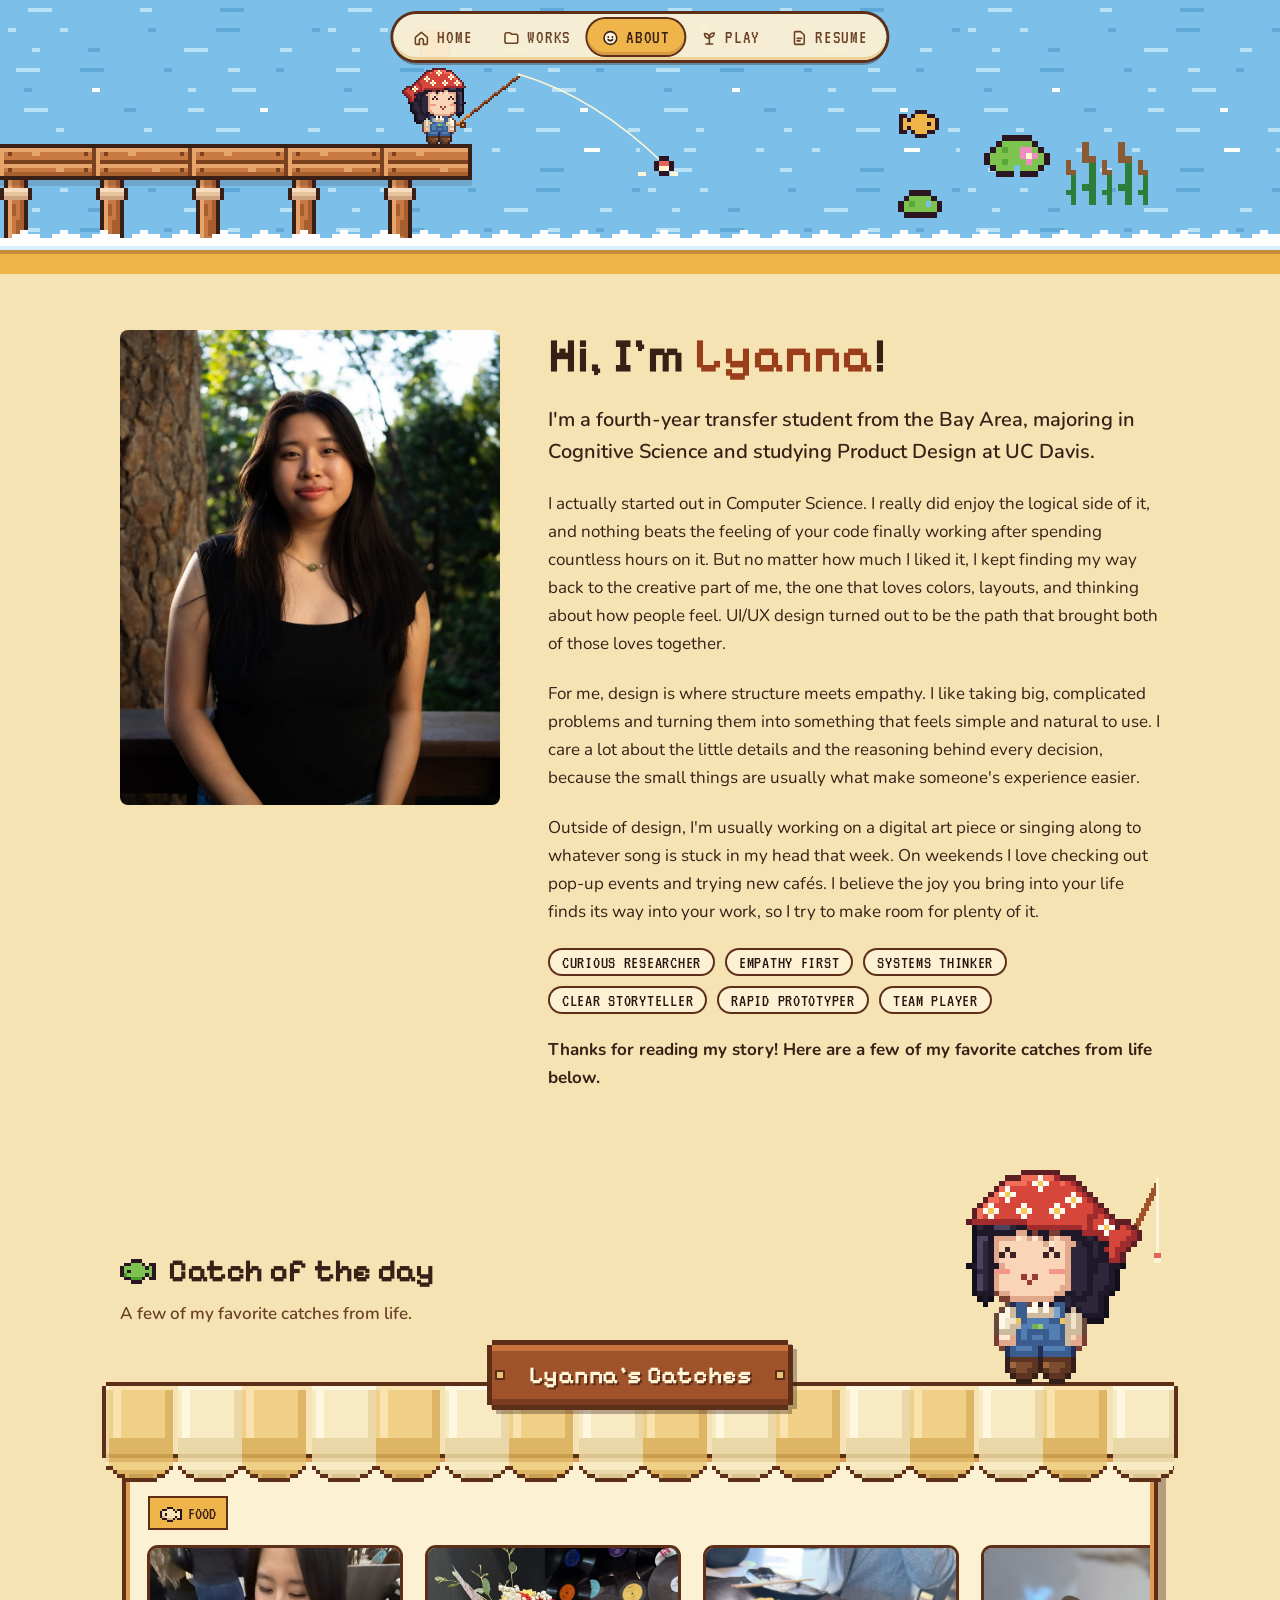
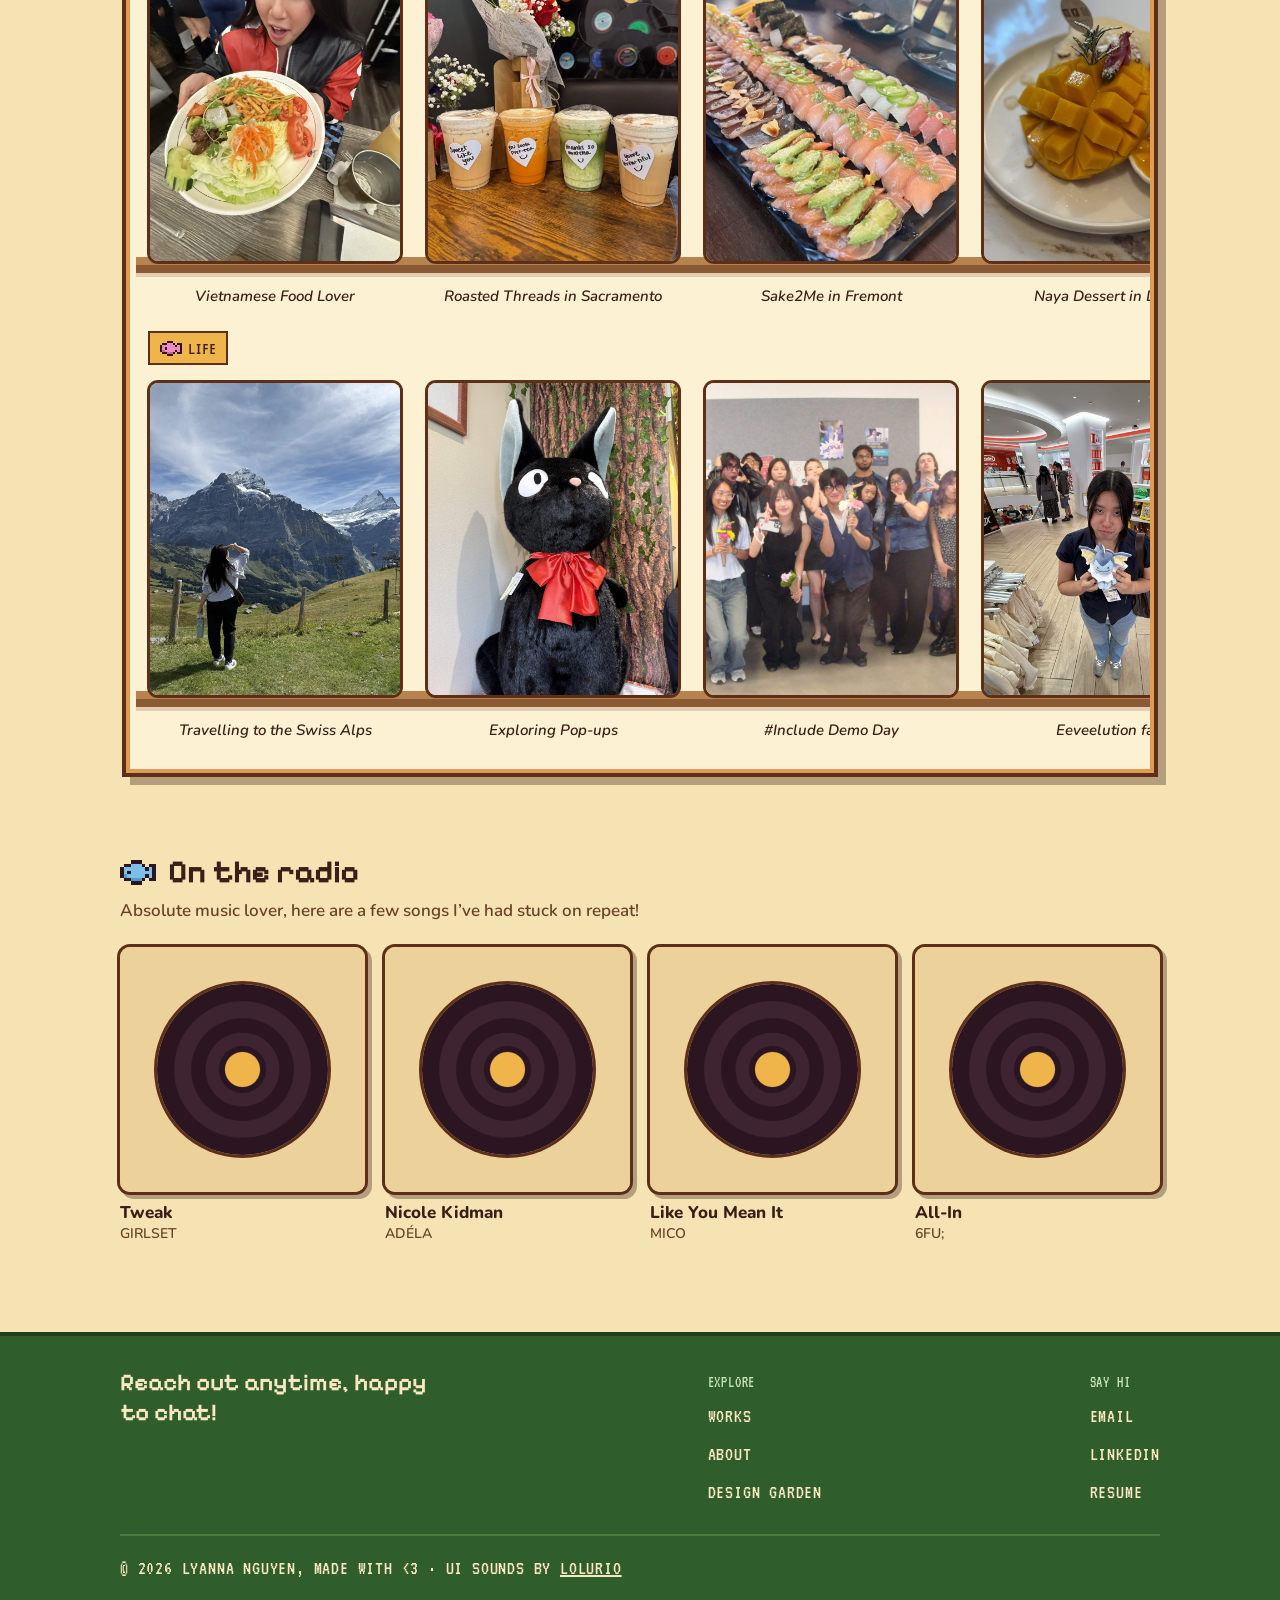
==== commit 9a2203bd: "Squash-and-stretch the nav's gold block, and rename Garden to Play The gold block stretches as it gl" ====
--- a/about.html
+++ b/about.html
@@ -19,7 +19,7 @@
       <a href="index.html" class="navlinks"><svg viewBox="0 0 24 24" aria-hidden="true"><path d="M4 11.2 12 4.5l8 6.7V19a1.5 1.5 0 0 1-1.5 1.5h-3.8v-5.2a2.7 2.7 0 0 0-5.4 0v5.2H5.5A1.5 1.5 0 0 1 4 19z"/></svg><span>Home</span></a>
       <a href="index.html#work" class="navlinks"><svg viewBox="0 0 24 24" aria-hidden="true"><path d="M3.5 7.5A2.5 2.5 0 0 1 6 5h3.4c.7 0 1.3.3 1.8.8l1.1 1.2H18a2.5 2.5 0 0 1 2.5 2.5v7A2.5 2.5 0 0 1 18 19H6a2.5 2.5 0 0 1-2.5-2.5z"/></svg><span>Works</span></a>
       <a href="about.html" class="navlinks" aria-current="page"><svg viewBox="0 0 24 24" aria-hidden="true"><circle cx="12" cy="12" r="8.5"/><circle class="k" cx="9.2" cy="10.6" r="1.25"/><circle class="k" cx="14.8" cy="10.6" r="1.25"/><path class="s" d="M9 14.2c1.6 1.7 4.4 1.7 6 0"/></svg><span>About</span></a>
-      <a href="garden.html" class="navlinks"><svg viewBox="0 0 24 24" aria-hidden="true"><path class="s" d="M12 20v-7.5"/><path d="M12 12.5C12 8.6 9.3 6 5.5 6c0 3.9 2.7 6.5 6.5 6.5zM12 11c0-3.3 2.4-5.6 6.5-5.6 0 3.4-2.4 5.6-6.5 5.6z"/><path class="s" d="M7.5 20h9"/></svg><span>Garden</span></a>
+      <a href="garden.html" class="navlinks"><svg viewBox="0 0 24 24" aria-hidden="true"><path class="s" d="M12 20v-7.5"/><path d="M12 12.5C12 8.6 9.3 6 5.5 6c0 3.9 2.7 6.5 6.5 6.5zM12 11c0-3.3 2.4-5.6 6.5-5.6 0 3.4-2.4 5.6-6.5 5.6z"/><path class="s" d="M7.5 20h9"/></svg><span>Play</span></a>
       <a href="assets/files/Lyanna_Nguyen_Resume.pdf" class="navlinks" target="_blank" rel="noopener"><svg viewBox="0 0 24 24" aria-hidden="true"><path d="M7 3.5h6.6L18.5 8v11A1.5 1.5 0 0 1 17 20.5H7A1.5 1.5 0 0 1 5.5 19V5A1.5 1.5 0 0 1 7 3.5z"/><path class="s" d="M9 12.5h6M9 15.8h4"/></svg><span>Resume</span></a>
     </nav>
   </header>
--- a/css/site.css
+++ b/css/site.css
@@ -440,3 +440,18 @@
 #work .workcard h3{align-self:center}
 
 #work .workcard > .cardlink > div:last-child > p:first-of-type{display:block!important;grid-column:1;grid-row:2}
+
+/* Mobile nav: the pill sizes to its icons and stays centred (older rules had squeezed it) */
+@media (max-width:760px){
+  .sitenav .topnav{left:50%!important;right:auto!important;width:max-content!important;max-width:calc(100vw - 20px);transform:translateX(-50%)!important;justify-content:center!important;gap:2px!important}
+  .sitenav .topnav .navlinks{display:flex!important;flex:none}
+}
+
+/* Nav squash & stretch: the gold block stretches as it glides, squashes as it lands, then settles;
+   links squish a little while pressed */
+.sitenav .nav-cur{transform-origin:50% 100%}
+.sitenav .nav-cur.squish{animation:navSquash .5s cubic-bezier(.3,1.2,.5,1)}
+@keyframes navSquash{0%{scale:1 1}30%{scale:1.14 .8}58%{scale:.9 1.12}78%{scale:1.05 .96}100%{scale:1 1}}
+.sitenav .topnav .navlinks{transition:scale .14s cubic-bezier(.3,1.6,.5,1)}
+.sitenav .topnav .navlinks:active{scale:1.06 .86}
+@media (prefers-reduced-motion:reduce){.sitenav .nav-cur.squish{animation:none}.sitenav .topnav .navlinks:active{scale:none}}
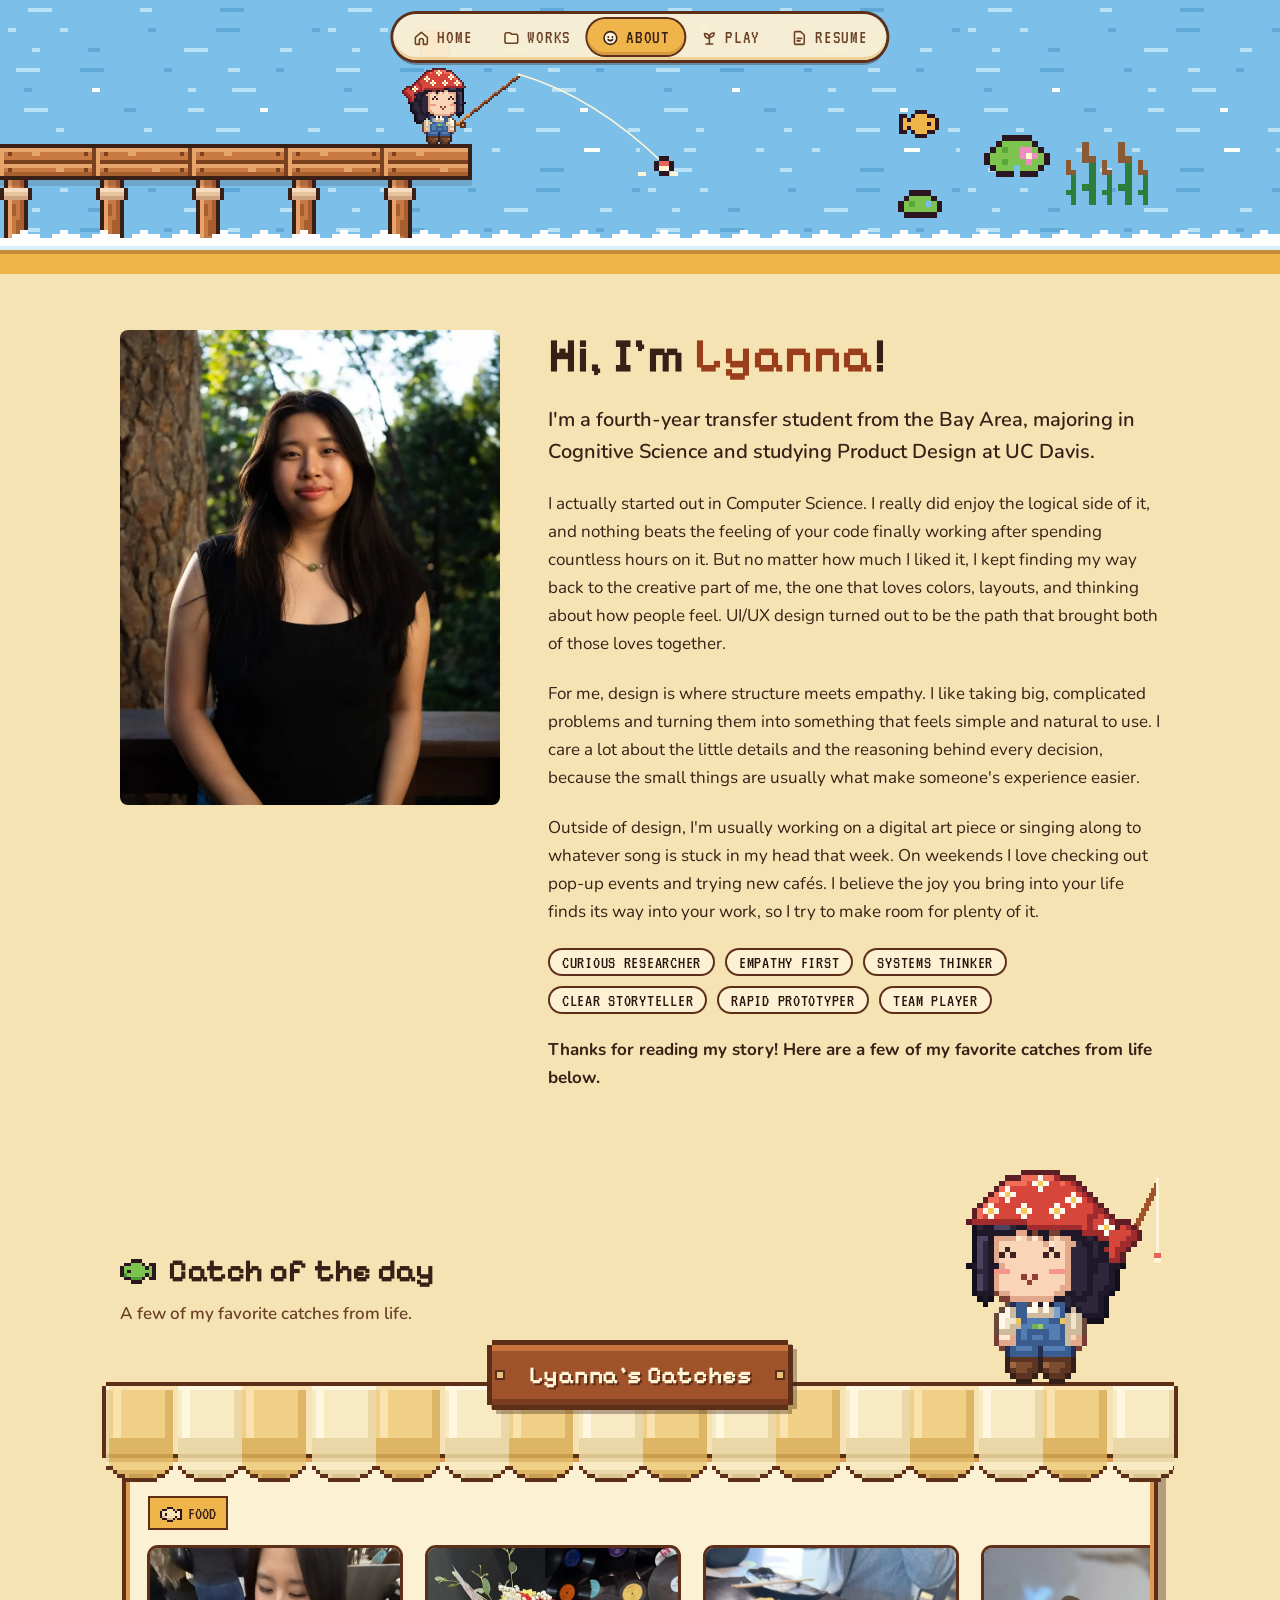
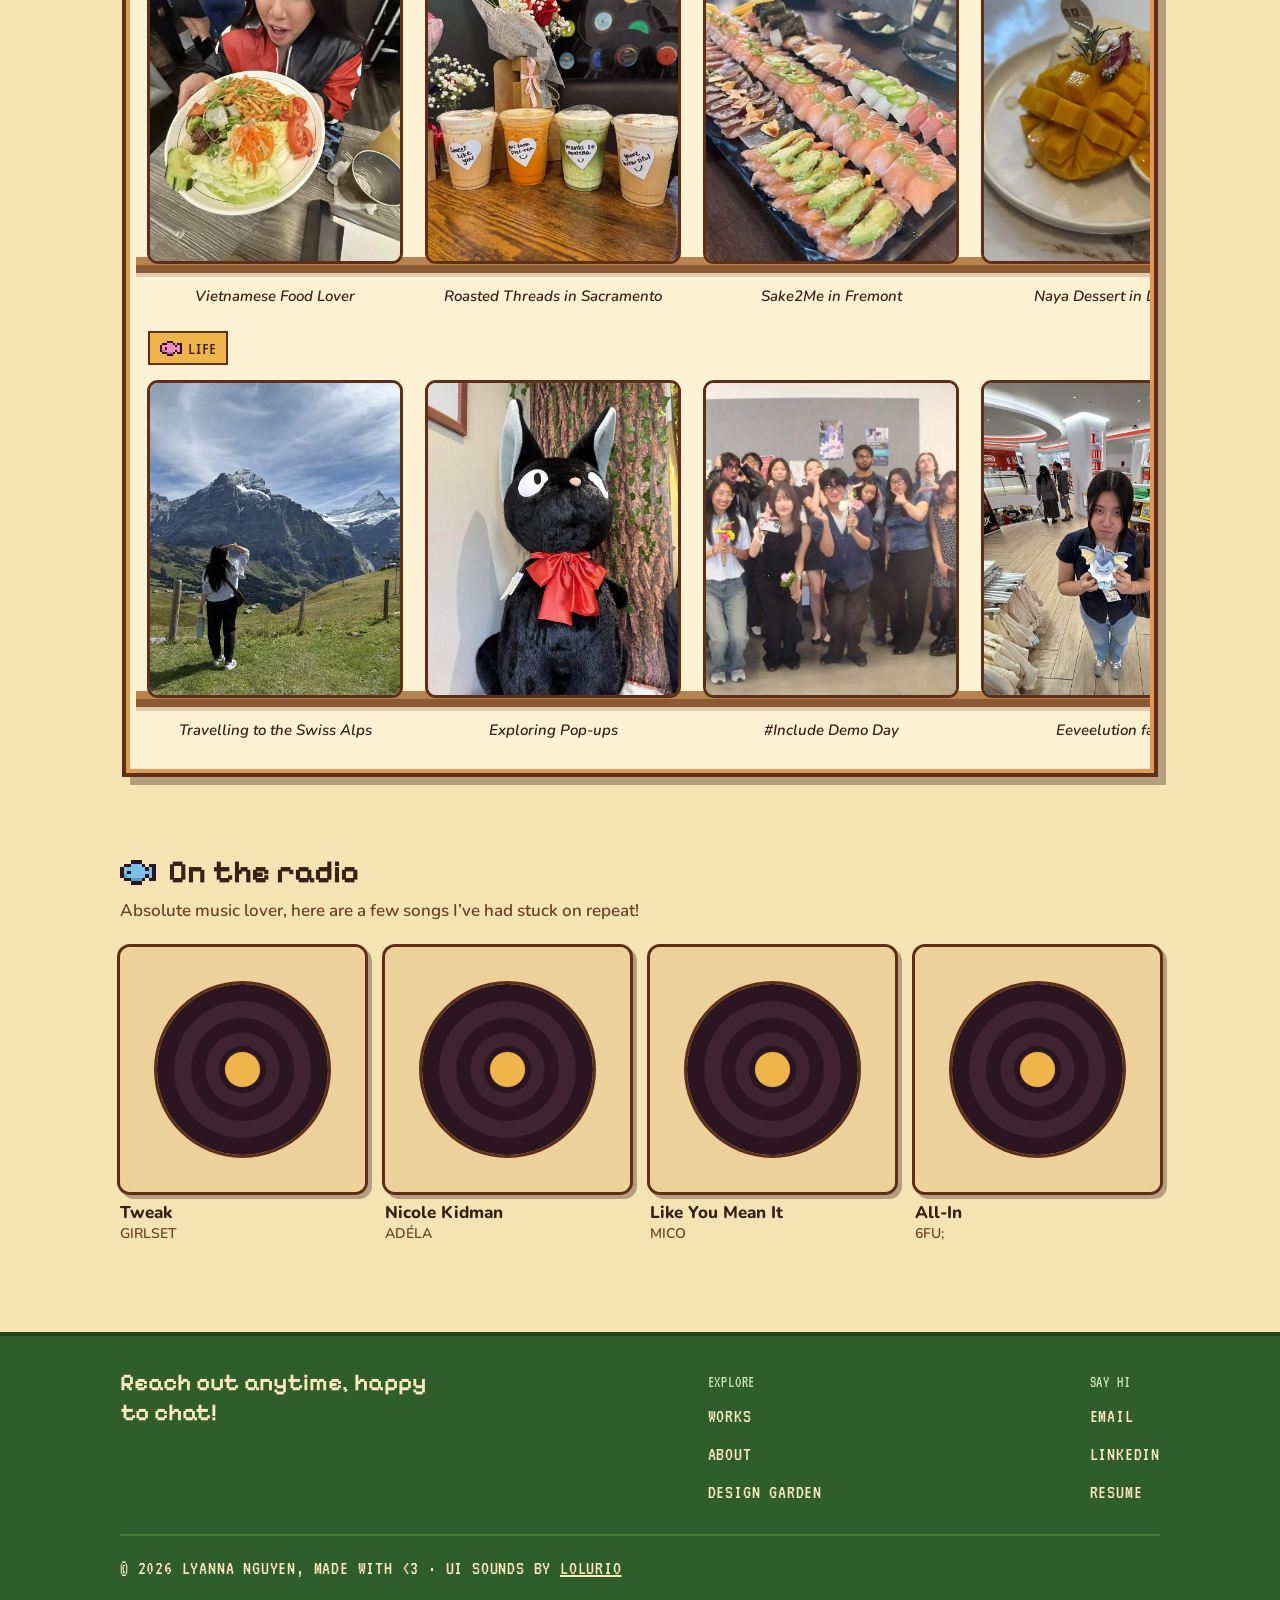
==== commit a6cc5d56: "Speed and accessibility pass from the QA audit Accessibility (WCAG 2.2 AA): nav icon links get acces" ====
--- a/about.html
+++ b/about.html
@@ -6,7 +6,7 @@
 <title>About | Lyanna Nguyen</title>
 <meta name="description" content="Lyanna Nguyen — Product Designer &amp; UX Researcher. Cognitive Science @ UC Davis.">
 <link rel="icon" href="assets/images/chibi-head.png">
-<link rel="preconnect" href="https://fonts.googleapis.com"><link href="https://fonts.googleapis.com/css2?family=Nunito:wght@400;600;800&amp;family=Pixelify+Sans:wght@400..700&amp;family=VT323&amp;display=swap" rel="stylesheet">
+<link rel="preconnect" href="https://fonts.googleapis.com"><link rel="preconnect" href="https://fonts.gstatic.com" crossorigin><link rel="preload" as="style" href="https://fonts.googleapis.com/css2?family=Nunito:wght@400;600;800&amp;family=Pixelify+Sans:wght@400..700&amp;family=VT323&amp;display=swap"><link href="https://fonts.googleapis.com/css2?family=Nunito:wght@400;600;800&amp;family=Pixelify+Sans:wght@400..700&amp;family=VT323&amp;display=swap" rel="stylesheet" media="print" onload="this.media='all'"><noscript><link href="https://fonts.googleapis.com/css2?family=Nunito:wght@400;600;800&amp;family=Pixelify+Sans:wght@400..700&amp;family=VT323&amp;display=swap" rel="stylesheet"></noscript>
 <link rel="stylesheet" href="css/pixel-pals.css">
 <link rel="stylesheet" href="css/site.css">
 </head>
@@ -16,13 +16,14 @@
   <header class="sitenav">
     <nav class="nav-pill topnav" aria-label="Main">
       <span class="nav-hl" aria-hidden="true"></span><span class="nav-cur" aria-hidden="true"></span>
-      <a href="index.html" class="navlinks"><svg viewBox="0 0 24 24" aria-hidden="true"><path d="M4 11.2 12 4.5l8 6.7V19a1.5 1.5 0 0 1-1.5 1.5h-3.8v-5.2a2.7 2.7 0 0 0-5.4 0v5.2H5.5A1.5 1.5 0 0 1 4 19z"/></svg><span>Home</span></a>
-      <a href="index.html#work" class="navlinks"><svg viewBox="0 0 24 24" aria-hidden="true"><path d="M3.5 7.5A2.5 2.5 0 0 1 6 5h3.4c.7 0 1.3.3 1.8.8l1.1 1.2H18a2.5 2.5 0 0 1 2.5 2.5v7A2.5 2.5 0 0 1 18 19H6a2.5 2.5 0 0 1-2.5-2.5z"/></svg><span>Works</span></a>
-      <a href="about.html" class="navlinks" aria-current="page"><svg viewBox="0 0 24 24" aria-hidden="true"><circle cx="12" cy="12" r="8.5"/><circle class="k" cx="9.2" cy="10.6" r="1.25"/><circle class="k" cx="14.8" cy="10.6" r="1.25"/><path class="s" d="M9 14.2c1.6 1.7 4.4 1.7 6 0"/></svg><span>About</span></a>
-      <a href="garden.html" class="navlinks"><svg viewBox="0 0 24 24" aria-hidden="true"><path class="s" d="M12 20v-7.5"/><path d="M12 12.5C12 8.6 9.3 6 5.5 6c0 3.9 2.7 6.5 6.5 6.5zM12 11c0-3.3 2.4-5.6 6.5-5.6 0 3.4-2.4 5.6-6.5 5.6z"/><path class="s" d="M7.5 20h9"/></svg><span>Play</span></a>
-      <a href="assets/files/Lyanna_Nguyen_Resume.pdf" class="navlinks" target="_blank" rel="noopener"><svg viewBox="0 0 24 24" aria-hidden="true"><path d="M7 3.5h6.6L18.5 8v11A1.5 1.5 0 0 1 17 20.5H7A1.5 1.5 0 0 1 5.5 19V5A1.5 1.5 0 0 1 7 3.5z"/><path class="s" d="M9 12.5h6M9 15.8h4"/></svg><span>Resume</span></a>
+      <a href="index.html" class="navlinks" aria-label="Home"><svg viewBox="0 0 24 24" aria-hidden="true"><path d="M4 11.2 12 4.5l8 6.7V19a1.5 1.5 0 0 1-1.5 1.5h-3.8v-5.2a2.7 2.7 0 0 0-5.4 0v5.2H5.5A1.5 1.5 0 0 1 4 19z"/></svg><span>Home</span></a>
+      <a href="index.html#work" class="navlinks" aria-label="Works"><svg viewBox="0 0 24 24" aria-hidden="true"><path d="M3.5 7.5A2.5 2.5 0 0 1 6 5h3.4c.7 0 1.3.3 1.8.8l1.1 1.2H18a2.5 2.5 0 0 1 2.5 2.5v7A2.5 2.5 0 0 1 18 19H6a2.5 2.5 0 0 1-2.5-2.5z"/></svg><span>Works</span></a>
+      <a href="about.html" class="navlinks" aria-label="About" aria-current="page"><svg viewBox="0 0 24 24" aria-hidden="true"><circle cx="12" cy="12" r="8.5"/><circle class="k" cx="9.2" cy="10.6" r="1.25"/><circle class="k" cx="14.8" cy="10.6" r="1.25"/><path class="s" d="M9 14.2c1.6 1.7 4.4 1.7 6 0"/></svg><span>About</span></a>
+      <a href="garden.html" class="navlinks" aria-label="Play"><svg viewBox="0 0 24 24" aria-hidden="true"><path class="s" d="M12 20v-7.5"/><path d="M12 12.5C12 8.6 9.3 6 5.5 6c0 3.9 2.7 6.5 6.5 6.5zM12 11c0-3.3 2.4-5.6 6.5-5.6 0 3.4-2.4 5.6-6.5 5.6z"/><path class="s" d="M7.5 20h9"/></svg><span>Play</span></a>
+      <a href="assets/files/Lyanna_Nguyen_Resume.pdf" class="navlinks" aria-label="Resume" target="_blank" rel="noopener"><svg viewBox="0 0 24 24" aria-hidden="true"><path d="M7 3.5h6.6L18.5 8v11A1.5 1.5 0 0 1 17 20.5H7A1.5 1.5 0 0 1 5.5 19V5A1.5 1.5 0 0 1 7 3.5z"/><path class="s" d="M9 12.5h6M9 15.8h4"/></svg><span>Resume</span></a>
     </nav>
   </header>
+  <main id="main">
   <section id="about" data-area="about">
     <div style="position: relative; overflow: hidden; background-color: var(--sky); background-image: url('data:image/svg+xml,%3Csvg xmlns=%27http://www.w3.org/2000/svg%27 viewBox=%270 0 80 40%27 width=%27320%27 height=%27160%27 shape-rendering=%27crispEdges%27%3E%3Cpath fill=%27%23b9e2f7%27 d=%27M7 2h6v1h-6zM35 2h3v1h-3zM2 7h2v1h-2zM15 7h2v1h-2zM8 12h2v1h-2zM46 12h6v1h-6zM70 12h3v1h-3zM4 17h6v1h-6zM57 17h3v1h-3zM47 22h2v1h-2zM58 22h6v1h-6zM6 27h6v1h-6zM47 27h4v1h-4zM14 32h2v1h-2zM36 32h2v1h-2zM54 32h6v1h-6zM77 32h3v1h-3zM11 37h3v1h-3zM29 37h2v1h-2zM43 37h2v1h-2zM79 37h1v1h-1z%27/%3E%3Cpath fill=%27%235ea9d8%27 d=%27M55 2h6v1h-6zM37 7h2v1h-2zM54 7h6v1h-6zM78 7h2v1h-2zM22 12h3v1h-3zM20 17h6v1h-6zM41 17h2v1h-2zM69 17h2v1h-2zM6 22h2v1h-2zM31 27h3v1h-3z%27/%3E%3Cpath fill=%27%23ffffff%27 d=%27M23 22h2v1h-2zM65 27h2v1h-2zM66 37h4v1h-4z%27/%3E%3C/svg%3E'); background-size: 320px 160px;">
     <div aria-hidden="true" style="position: relative; height: 250px; max-width: 1080px; margin: 0 auto;">
@@ -49,7 +50,7 @@
     </div>
 
     <div class="about-intro" style="max-width: 1080px; margin: 0 auto; padding: 56px 20px 0; display: grid; grid-template-columns: 380px 1fr; gap: 48px; align-items: start;">
-        <div class="rv about-photo" style="aspect-ratio: 4 / 5; border-radius: var(--radius-md); background: var(--surface-sunken); overflow: hidden;"><img src="assets/images/lyanna-nguyen-smiling-outdoors-among-trees.jpg" alt="Lyanna Nguyen smiling outdoors among trees" style="display: block; width: 100%; height: 100%; object-fit: cover; object-position: 50% 30%;"></div>
+        <div class="rv about-photo" style="aspect-ratio: 4 / 5; border-radius: var(--radius-md); background: var(--surface-sunken); overflow: hidden;"><img src="assets/images/lyanna-nguyen-smiling-outdoors-among-trees.webp" alt="Lyanna Nguyen smiling outdoors among trees" style="display: block; width: 100%; height: 100%; object-fit: cover; object-position: 50% 30%;"></div>
       <div style="display: flex; flex-direction: column; gap: 22px;">
         <h1 class="rv" style="margin: 0; font-family: var(--font-display); font-size: 48px; line-height: 52px; font-weight: 700;">Hi, I'm <span style="color: var(--accent-text);">Lyanna</span>!</h1>
         <p class="rv" style="margin: 0; font-size: 20px; line-height: 32px; font-weight: 600;">I'm a fourth-year transfer student from the Bay Area, majoring in Cognitive Science and studying Product Design at UC Davis.</p>
@@ -77,43 +78,43 @@
               <div class="stall-row">
           <span class="stall-rowtag"><span style="display: inline-flex;"><svg class="px" viewBox="0 0 10 7" width="22" height="15" aria-hidden="true" style="display:block;"><rect x="3" y="0" width="1" height="1" fill="#2b1520"/><rect x="4" y="0" width="1" height="1" fill="#2b1520"/><rect x="5" y="0" width="1" height="1" fill="#2b1520"/><rect x="1" y="1" width="1" height="1" fill="#2b1520"/><rect x="2" y="1" width="1" height="1" fill="#2b1520"/><rect x="3" y="1" width="1" height="1" fill="#f6e3b4"/><rect x="4" y="1" width="1" height="1" fill="#f6e3b4"/><rect x="5" y="1" width="1" height="1" fill="#f6e3b4"/><rect x="6" y="1" width="1" height="1" fill="#2b1520"/><rect x="8" y="1" width="1" height="1" fill="#2b1520"/><rect x="9" y="1" width="1" height="1" fill="#2b1520"/><rect x="0" y="2" width="1" height="1" fill="#2b1520"/><rect x="1" y="2" width="1" height="1" fill="#f6e3b4"/><rect x="2" y="2" width="1" height="1" fill="#f6e3b4"/><rect x="3" y="2" width="1" height="1" fill="#f6e3b4"/><rect x="4" y="2" width="1" height="1" fill="#f6e3b4"/><rect x="5" y="2" width="1" height="1" fill="#f6e3b4"/><rect x="6" y="2" width="1" height="1" fill="#f6e3b4"/><rect x="7" y="2" width="1" height="1" fill="#2b1520"/><rect x="8" y="2" width="1" height="1" fill="#f6e3b4"/><rect x="9" y="2" width="1" height="1" fill="#2b1520"/><rect x="0" y="3" width="1" height="1" fill="#2b1520"/><rect x="1" y="3" width="1" height="1" fill="#f6e3b4"/><rect x="2" y="3" width="1" height="1" fill="#2b1520"/><rect x="3" y="3" width="1" height="1" fill="#f6e3b4"/><rect x="4" y="3" width="1" height="1" fill="#f6e3b4"/><rect x="5" y="3" width="1" height="1" fill="#f6e3b4"/><rect x="6" y="3" width="1" height="1" fill="#f6e3b4"/><rect x="7" y="3" width="1" height="1" fill="#f6e3b4"/><rect x="8" y="3" width="1" height="1" fill="#f6e3b4"/><rect x="9" y="3" width="1" height="1" fill="#2b1520"/><rect x="0" y="4" width="1" height="1" fill="#2b1520"/><rect x="1" y="4" width="1" height="1" fill="#d9b98a"/><rect x="2" y="4" width="1" height="1" fill="#f6e3b4"/><rect x="3" y="4" width="1" height="1" fill="#f6e3b4"/><rect x="4" y="4" width="1" height="1" fill="#f6e3b4"/><rect x="5" y="4" width="1" height="1" fill="#f6e3b4"/><rect x="6" y="4" width="1" height="1" fill="#f6e3b4"/><rect x="7" y="4" width="1" height="1" fill="#2b1520"/><rect x="8" y="4" width="1" height="1" fill="#f6e3b4"/><rect x="9" y="4" width="1" height="1" fill="#2b1520"/><rect x="1" y="5" width="1" height="1" fill="#2b1520"/><rect x="2" y="5" width="1" height="1" fill="#2b1520"/><rect x="3" y="5" width="1" height="1" fill="#d9b98a"/><rect x="4" y="5" width="1" height="1" fill="#d9b98a"/><rect x="5" y="5" width="1" height="1" fill="#d9b98a"/><rect x="6" y="5" width="1" height="1" fill="#2b1520"/><rect x="8" y="5" width="1" height="1" fill="#2b1520"/><rect x="9" y="5" width="1" height="1" fill="#2b1520"/><rect x="3" y="6" width="1" height="1" fill="#2b1520"/><rect x="4" y="6" width="1" height="1" fill="#2b1520"/><rect x="5" y="6" width="1" height="1" fill="#2b1520"/></svg></span>Food</span>
           <div class="stall-marquee"><div class="stall-track"><a href="#catch-0" class="stall-item" aria-label="View catch: Vietnamese Food Lover">
-              <span class="stall-photo" style="background: #f3dcc0;"><img src="assets/images/lyanna-excitedly-holding-up-a-plate.jpg" alt="Lyanna excitedly holding up a plate of shaking beef, pasta and salad" loading="lazy" style="position: absolute; inset: 0; width: 100%; height: 100%; object-fit: cover; object-position: center 45%; border-radius: inherit;"></span>
+              <span class="stall-photo" style="background: #f3dcc0;"><img src="assets/images/lyanna-excitedly-holding-up-a-plate.webp" alt="Lyanna excitedly holding up a plate of shaking beef, pasta and salad" loading="lazy" style="position: absolute; inset: 0; width: 100%; height: 100%; object-fit: cover; object-position: center 45%; border-radius: inherit;"></span>
               <span class="stall-plank" aria-hidden="true"></span>
               <span class="stall-cap">Vietnamese Food Lover</span>
             </a><a href="#catch-1" class="stall-item" aria-label="View catch: Roasted Threads in Sacramento">
-              <span class="stall-photo" style="background: #e9d6b0;"><img src="assets/images/four-iced-drinks-with-pun-filled.jpg" alt="Four iced drinks with pun-filled heart labels at a café with a vinyl record wall" loading="lazy" style="position: absolute; inset: 0; width: 100%; height: 100%; object-fit: cover; object-position: center 70%; border-radius: inherit;"></span>
+              <span class="stall-photo" style="background: #e9d6b0;"><img src="assets/images/four-iced-drinks-with-pun-filled.webp" alt="Four iced drinks with pun-filled heart labels at a café with a vinyl record wall" loading="lazy" style="position: absolute; inset: 0; width: 100%; height: 100%; object-fit: cover; object-position: center 70%; border-radius: inherit;"></span>
               <span class="stall-plank" aria-hidden="true"></span>
               <span class="stall-cap">Roasted Threads in Sacramento</span>
             </a><a href="#catch-2" class="stall-item" aria-label="View catch: Sake2Me in Fremont">
-              <span class="stall-photo" style="background: #f6e3c4;"><img src="assets/images/a-long-platter-of-salmon-tuna.jpg" alt="A long platter of salmon, tuna and yellowtail sushi and sashimi" loading="lazy" style="position: absolute; inset: 0; width: 100%; height: 100%; object-fit: cover; object-position: 55% center; border-radius: inherit;"></span>
+              <span class="stall-photo" style="background: #f6e3c4;"><img src="assets/images/a-long-platter-of-salmon-tuna.webp" alt="A long platter of salmon, tuna and yellowtail sushi and sashimi" loading="lazy" style="position: absolute; inset: 0; width: 100%; height: 100%; object-fit: cover; object-position: 55% center; border-radius: inherit;"></span>
               <span class="stall-plank" aria-hidden="true"></span>
               <span class="stall-cap">Sake2Me in Fremont</span>
             </a><a href="#catch-3" class="stall-item" aria-label="View catch: Naya Dessert in Davis">
-              <span class="stall-photo" style="background: #ecd29a;"><img src="assets/images/a-hedgehog-cut-mango-with-a.jpg" alt="A hedgehog-cut mango with a crepe and mango sauce at Naya Dessert" loading="lazy" style="position: absolute; inset: 0; width: 100%; height: 100%; object-fit: cover; object-position: center 55%; border-radius: inherit;"></span>
+              <span class="stall-photo" style="background: #ecd29a;"><img src="assets/images/a-hedgehog-cut-mango-with-a.webp" alt="A hedgehog-cut mango with a crepe and mango sauce at Naya Dessert" loading="lazy" style="position: absolute; inset: 0; width: 100%; height: 100%; object-fit: cover; object-position: center 55%; border-radius: inherit;"></span>
               <span class="stall-plank" aria-hidden="true"></span>
               <span class="stall-cap">Naya Dessert in Davis</span>
             </a><a href="#catch-4" class="stall-item" aria-label="View catch: Dessert Crepe in France">
-              <span class="stall-photo" style="background: #f1d7b8;"><img src="assets/images/a-crepe-with-chocolate-drizzle-sliced.jpg" alt="A crepe with chocolate drizzle, sliced almonds and vanilla ice cream at a café in Paris" loading="lazy" style="position: absolute; inset: 0; width: 100%; height: 100%; object-fit: cover; object-position: center 70%; border-radius: inherit;"></span>
+              <span class="stall-photo" style="background: #f1d7b8;"><img src="assets/images/a-crepe-with-chocolate-drizzle-sliced.webp" alt="A crepe with chocolate drizzle, sliced almonds and vanilla ice cream at a café in Paris" loading="lazy" style="position: absolute; inset: 0; width: 100%; height: 100%; object-fit: cover; object-position: center 70%; border-radius: inherit;"></span>
               <span class="stall-plank" aria-hidden="true"></span>
               <span class="stall-cap">Dessert Crepe in France</span>
             </a><a href="#catch-0" class="stall-item" aria-label="View catch: Vietnamese Food Lover" tabindex="-1" aria-hidden="true">
-              <span class="stall-photo" style="background: #f3dcc0;"><img src="assets/images/lyanna-excitedly-holding-up-a-plate.jpg" alt="Lyanna excitedly holding up a plate of shaking beef, pasta and salad" loading="lazy" style="position: absolute; inset: 0; width: 100%; height: 100%; object-fit: cover; object-position: center 45%; border-radius: inherit;"></span>
+              <span class="stall-photo" style="background: #f3dcc0;"><img src="assets/images/lyanna-excitedly-holding-up-a-plate.webp" alt="Lyanna excitedly holding up a plate of shaking beef, pasta and salad" loading="lazy" style="position: absolute; inset: 0; width: 100%; height: 100%; object-fit: cover; object-position: center 45%; border-radius: inherit;"></span>
               <span class="stall-plank" aria-hidden="true"></span>
               <span class="stall-cap">Vietnamese Food Lover</span>
             </a><a href="#catch-1" class="stall-item" aria-label="View catch: Roasted Threads in Sacramento" tabindex="-1" aria-hidden="true">
-              <span class="stall-photo" style="background: #e9d6b0;"><img src="assets/images/four-iced-drinks-with-pun-filled.jpg" alt="Four iced drinks with pun-filled heart labels at a café with a vinyl record wall" loading="lazy" style="position: absolute; inset: 0; width: 100%; height: 100%; object-fit: cover; object-position: center 70%; border-radius: inherit;"></span>
+              <span class="stall-photo" style="background: #e9d6b0;"><img src="assets/images/four-iced-drinks-with-pun-filled.webp" alt="Four iced drinks with pun-filled heart labels at a café with a vinyl record wall" loading="lazy" style="position: absolute; inset: 0; width: 100%; height: 100%; object-fit: cover; object-position: center 70%; border-radius: inherit;"></span>
               <span class="stall-plank" aria-hidden="true"></span>
               <span class="stall-cap">Roasted Threads in Sacramento</span>
             </a><a href="#catch-2" class="stall-item" aria-label="View catch: Sake2Me in Fremont" tabindex="-1" aria-hidden="true">
-              <span class="stall-photo" style="background: #f6e3c4;"><img src="assets/images/a-long-platter-of-salmon-tuna.jpg" alt="A long platter of salmon, tuna and yellowtail sushi and sashimi" loading="lazy" style="position: absolute; inset: 0; width: 100%; height: 100%; object-fit: cover; object-position: 55% center; border-radius: inherit;"></span>
+              <span class="stall-photo" style="background: #f6e3c4;"><img src="assets/images/a-long-platter-of-salmon-tuna.webp" alt="A long platter of salmon, tuna and yellowtail sushi and sashimi" loading="lazy" style="position: absolute; inset: 0; width: 100%; height: 100%; object-fit: cover; object-position: 55% center; border-radius: inherit;"></span>
               <span class="stall-plank" aria-hidden="true"></span>
               <span class="stall-cap">Sake2Me in Fremont</span>
             </a><a href="#catch-3" class="stall-item" aria-label="View catch: Naya Dessert in Davis" tabindex="-1" aria-hidden="true">
-              <span class="stall-photo" style="background: #ecd29a;"><img src="assets/images/a-hedgehog-cut-mango-with-a.jpg" alt="A hedgehog-cut mango with a crepe and mango sauce at Naya Dessert" loading="lazy" style="position: absolute; inset: 0; width: 100%; height: 100%; object-fit: cover; object-position: center 55%; border-radius: inherit;"></span>
+              <span class="stall-photo" style="background: #ecd29a;"><img src="assets/images/a-hedgehog-cut-mango-with-a.webp" alt="A hedgehog-cut mango with a crepe and mango sauce at Naya Dessert" loading="lazy" style="position: absolute; inset: 0; width: 100%; height: 100%; object-fit: cover; object-position: center 55%; border-radius: inherit;"></span>
               <span class="stall-plank" aria-hidden="true"></span>
               <span class="stall-cap">Naya Dessert in Davis</span>
             </a><a href="#catch-4" class="stall-item" aria-label="View catch: Dessert Crepe in France" tabindex="-1" aria-hidden="true">
-              <span class="stall-photo" style="background: #f1d7b8;"><img src="assets/images/a-crepe-with-chocolate-drizzle-sliced.jpg" alt="A crepe with chocolate drizzle, sliced almonds and vanilla ice cream at a café in Paris" loading="lazy" style="position: absolute; inset: 0; width: 100%; height: 100%; object-fit: cover; object-position: center 70%; border-radius: inherit;"></span>
+              <span class="stall-photo" style="background: #f1d7b8;"><img src="assets/images/a-crepe-with-chocolate-drizzle-sliced.webp" alt="A crepe with chocolate drizzle, sliced almonds and vanilla ice cream at a café in Paris" loading="lazy" style="position: absolute; inset: 0; width: 100%; height: 100%; object-fit: cover; object-position: center 70%; border-radius: inherit;"></span>
               <span class="stall-plank" aria-hidden="true"></span>
               <span class="stall-cap">Dessert Crepe in France</span>
             </a></div></div>
@@ -121,43 +122,43 @@
               <div class="stall-row">
           <span class="stall-rowtag"><span style="display: inline-flex;"><svg class="px" viewBox="0 0 10 7" width="22" height="15" aria-hidden="true" style="display:block;"><rect x="3" y="0" width="1" height="1" fill="#2b1520"/><rect x="4" y="0" width="1" height="1" fill="#2b1520"/><rect x="5" y="0" width="1" height="1" fill="#2b1520"/><rect x="1" y="1" width="1" height="1" fill="#2b1520"/><rect x="2" y="1" width="1" height="1" fill="#2b1520"/><rect x="3" y="1" width="1" height="1" fill="#f08cc0"/><rect x="4" y="1" width="1" height="1" fill="#f08cc0"/><rect x="5" y="1" width="1" height="1" fill="#f08cc0"/><rect x="6" y="1" width="1" height="1" fill="#2b1520"/><rect x="8" y="1" width="1" height="1" fill="#2b1520"/><rect x="9" y="1" width="1" height="1" fill="#2b1520"/><rect x="0" y="2" width="1" height="1" fill="#2b1520"/><rect x="1" y="2" width="1" height="1" fill="#f08cc0"/><rect x="2" y="2" width="1" height="1" fill="#f08cc0"/><rect x="3" y="2" width="1" height="1" fill="#f08cc0"/><rect x="4" y="2" width="1" height="1" fill="#f08cc0"/><rect x="5" y="2" width="1" height="1" fill="#f08cc0"/><rect x="6" y="2" width="1" height="1" fill="#f08cc0"/><rect x="7" y="2" width="1" height="1" fill="#2b1520"/><rect x="8" y="2" width="1" height="1" fill="#f08cc0"/><rect x="9" y="2" width="1" height="1" fill="#2b1520"/><rect x="0" y="3" width="1" height="1" fill="#2b1520"/><rect x="1" y="3" width="1" height="1" fill="#f08cc0"/><rect x="2" y="3" width="1" height="1" fill="#2b1520"/><rect x="3" y="3" width="1" height="1" fill="#f08cc0"/><rect x="4" y="3" width="1" height="1" fill="#f08cc0"/><rect x="5" y="3" width="1" height="1" fill="#f08cc0"/><rect x="6" y="3" width="1" height="1" fill="#f08cc0"/><rect x="7" y="3" width="1" height="1" fill="#f08cc0"/><rect x="8" y="3" width="1" height="1" fill="#f08cc0"/><rect x="9" y="3" width="1" height="1" fill="#2b1520"/><rect x="0" y="4" width="1" height="1" fill="#2b1520"/><rect x="1" y="4" width="1" height="1" fill="#c9679d"/><rect x="2" y="4" width="1" height="1" fill="#f08cc0"/><rect x="3" y="4" width="1" height="1" fill="#f08cc0"/><rect x="4" y="4" width="1" height="1" fill="#f08cc0"/><rect x="5" y="4" width="1" height="1" fill="#f08cc0"/><rect x="6" y="4" width="1" height="1" fill="#f08cc0"/><rect x="7" y="4" width="1" height="1" fill="#2b1520"/><rect x="8" y="4" width="1" height="1" fill="#f08cc0"/><rect x="9" y="4" width="1" height="1" fill="#2b1520"/><rect x="1" y="5" width="1" height="1" fill="#2b1520"/><rect x="2" y="5" width="1" height="1" fill="#2b1520"/><rect x="3" y="5" width="1" height="1" fill="#c9679d"/><rect x="4" y="5" width="1" height="1" fill="#c9679d"/><rect x="5" y="5" width="1" height="1" fill="#c9679d"/><rect x="6" y="5" width="1" height="1" fill="#2b1520"/><rect x="8" y="5" width="1" height="1" fill="#2b1520"/><rect x="9" y="5" width="1" height="1" fill="#2b1520"/><rect x="3" y="6" width="1" height="1" fill="#2b1520"/><rect x="4" y="6" width="1" height="1" fill="#2b1520"/><rect x="5" y="6" width="1" height="1" fill="#2b1520"/></svg></span>Life</span>
           <div class="stall-marquee"><div class="stall-track rev"><a href="#catch-5" class="stall-item" aria-label="View catch: Travelling to the Swiss Alps">
-              <span class="stall-photo" style="background: #f3dcc0;"><img src="assets/images/lyanna-looking-out-at-snowy-swiss.jpg" alt="Lyanna looking out at snowy Swiss Alps peaks from a grassy hillside" loading="lazy" style="position: absolute; inset: 0; width: 100%; height: 100%; object-fit: cover; object-position: 30% center; border-radius: inherit;"></span>
+              <span class="stall-photo" style="background: #f3dcc0;"><img src="assets/images/lyanna-looking-out-at-snowy-swiss.webp" alt="Lyanna looking out at snowy Swiss Alps peaks from a grassy hillside" loading="lazy" style="position: absolute; inset: 0; width: 100%; height: 100%; object-fit: cover; object-position: 30% center; border-radius: inherit;"></span>
               <span class="stall-plank" aria-hidden="true"></span>
               <span class="stall-cap">Travelling to the Swiss Alps</span>
             </a><a href="#catch-6" class="stall-item" aria-label="View catch: Exploring Pop-ups">
-              <span class="stall-photo" style="background: #e9d6b0;"><img src="assets/images/a-giant-black-cat-plush-with.jpg" alt="A giant black cat plush with a red bow at a Studio Ghibli pop-up" loading="lazy" style="position: absolute; inset: 0; width: 100%; height: 100%; object-fit: cover; border-radius: inherit;"></span>
+              <span class="stall-photo" style="background: #e9d6b0;"><img src="assets/images/a-giant-black-cat-plush-with.webp" alt="A giant black cat plush with a red bow at a Studio Ghibli pop-up" loading="lazy" style="position: absolute; inset: 0; width: 100%; height: 100%; object-fit: cover; border-radius: inherit;"></span>
               <span class="stall-plank" aria-hidden="true"></span>
               <span class="stall-cap">Exploring Pop-ups</span>
             </a><a href="#catch-7" class="stall-item" aria-label="View catch: #Include Demo Day">
-              <span class="stall-photo" style="background: #f6e3c4;"><img src="assets/images/the-include-cohort-posing-with-flowers.jpg" alt="The #Include cohort posing with flowers at Demo Day" loading="lazy" style="position: absolute; inset: 0; width: 100%; height: 100%; object-fit: cover; object-position: 85% center; border-radius: inherit;"></span>
+              <span class="stall-photo" style="background: #f6e3c4;"><img src="assets/images/the-include-cohort-posing-with-flowers.webp" alt="The #Include cohort posing with flowers at Demo Day" loading="lazy" style="position: absolute; inset: 0; width: 100%; height: 100%; object-fit: cover; object-position: 85% center; border-radius: inherit;"></span>
               <span class="stall-plank" aria-hidden="true"></span>
               <span class="stall-cap">#Include Demo Day</span>
             </a><a href="#catch-8" class="stall-item" aria-label="View catch: Eeveelution fan">
-              <span class="stall-photo" style="background: #ecd29a;"><img src="assets/images/lyanna-holding-a-vaporeon-plush-in.jpg" alt="Lyanna holding a Vaporeon plush in a Nintendo store" loading="lazy" style="position: absolute; inset: 0; width: 100%; height: 100%; object-fit: cover; object-position: center 35%; border-radius: inherit;"></span>
+              <span class="stall-photo" style="background: #ecd29a;"><img src="assets/images/lyanna-holding-a-vaporeon-plush-in.webp" alt="Lyanna holding a Vaporeon plush in a Nintendo store" loading="lazy" style="position: absolute; inset: 0; width: 100%; height: 100%; object-fit: cover; object-position: center 35%; border-radius: inherit;"></span>
               <span class="stall-plank" aria-hidden="true"></span>
               <span class="stall-cap">Eeveelution fan</span>
             </a><a href="#catch-9" class="stall-item" aria-label="View catch: Lake day crew">
-              <span class="stall-photo" style="background: #f1d7b8;"><img src="assets/images/lyanna-and-friends-on-the-granite.jpg" alt="Lyanna and friends on the granite shore of a mountain lake on a hiking trip" loading="lazy" style="position: absolute; inset: 0; width: 100%; height: 100%; object-fit: cover; border-radius: inherit;"></span>
+              <span class="stall-photo" style="background: #f1d7b8;"><img src="assets/images/lyanna-and-friends-on-the-granite.webp" alt="Lyanna and friends on the granite shore of a mountain lake on a hiking trip" loading="lazy" style="position: absolute; inset: 0; width: 100%; height: 100%; object-fit: cover; border-radius: inherit;"></span>
               <span class="stall-plank" aria-hidden="true"></span>
               <span class="stall-cap">Lake day crew</span>
             </a><a href="#catch-5" class="stall-item" aria-label="View catch: Travelling to the Swiss Alps" tabindex="-1" aria-hidden="true">
-              <span class="stall-photo" style="background: #f3dcc0;"><img src="assets/images/lyanna-looking-out-at-snowy-swiss.jpg" alt="Lyanna looking out at snowy Swiss Alps peaks from a grassy hillside" loading="lazy" style="position: absolute; inset: 0; width: 100%; height: 100%; object-fit: cover; object-position: 30% center; border-radius: inherit;"></span>
+              <span class="stall-photo" style="background: #f3dcc0;"><img src="assets/images/lyanna-looking-out-at-snowy-swiss.webp" alt="Lyanna looking out at snowy Swiss Alps peaks from a grassy hillside" loading="lazy" style="position: absolute; inset: 0; width: 100%; height: 100%; object-fit: cover; object-position: 30% center; border-radius: inherit;"></span>
               <span class="stall-plank" aria-hidden="true"></span>
               <span class="stall-cap">Travelling to the Swiss Alps</span>
             </a><a href="#catch-6" class="stall-item" aria-label="View catch: Exploring Pop-ups" tabindex="-1" aria-hidden="true">
-              <span class="stall-photo" style="background: #e9d6b0;"><img src="assets/images/a-giant-black-cat-plush-with.jpg" alt="A giant black cat plush with a red bow at a Studio Ghibli pop-up" loading="lazy" style="position: absolute; inset: 0; width: 100%; height: 100%; object-fit: cover; border-radius: inherit;"></span>
+              <span class="stall-photo" style="background: #e9d6b0;"><img src="assets/images/a-giant-black-cat-plush-with.webp" alt="A giant black cat plush with a red bow at a Studio Ghibli pop-up" loading="lazy" style="position: absolute; inset: 0; width: 100%; height: 100%; object-fit: cover; border-radius: inherit;"></span>
               <span class="stall-plank" aria-hidden="true"></span>
               <span class="stall-cap">Exploring Pop-ups</span>
             </a><a href="#catch-7" class="stall-item" aria-label="View catch: #Include Demo Day" tabindex="-1" aria-hidden="true">
-              <span class="stall-photo" style="background: #f6e3c4;"><img src="assets/images/the-include-cohort-posing-with-flowers.jpg" alt="The #Include cohort posing with flowers at Demo Day" loading="lazy" style="position: absolute; inset: 0; width: 100%; height: 100%; object-fit: cover; object-position: 85% center; border-radius: inherit;"></span>
+              <span class="stall-photo" style="background: #f6e3c4;"><img src="assets/images/the-include-cohort-posing-with-flowers.webp" alt="The #Include cohort posing with flowers at Demo Day" loading="lazy" style="position: absolute; inset: 0; width: 100%; height: 100%; object-fit: cover; object-position: 85% center; border-radius: inherit;"></span>
               <span class="stall-plank" aria-hidden="true"></span>
               <span class="stall-cap">#Include Demo Day</span>
             </a><a href="#catch-8" class="stall-item" aria-label="View catch: Eeveelution fan" tabindex="-1" aria-hidden="true">
-              <span class="stall-photo" style="background: #ecd29a;"><img src="assets/images/lyanna-holding-a-vaporeon-plush-in.jpg" alt="Lyanna holding a Vaporeon plush in a Nintendo store" loading="lazy" style="position: absolute; inset: 0; width: 100%; height: 100%; object-fit: cover; object-position: center 35%; border-radius: inherit;"></span>
+              <span class="stall-photo" style="background: #ecd29a;"><img src="assets/images/lyanna-holding-a-vaporeon-plush-in.webp" alt="Lyanna holding a Vaporeon plush in a Nintendo store" loading="lazy" style="position: absolute; inset: 0; width: 100%; height: 100%; object-fit: cover; object-position: center 35%; border-radius: inherit;"></span>
               <span class="stall-plank" aria-hidden="true"></span>
               <span class="stall-cap">Eeveelution fan</span>
             </a><a href="#catch-9" class="stall-item" aria-label="View catch: Lake day crew" tabindex="-1" aria-hidden="true">
-              <span class="stall-photo" style="background: #f1d7b8;"><img src="assets/images/lyanna-and-friends-on-the-granite.jpg" alt="Lyanna and friends on the granite shore of a mountain lake on a hiking trip" loading="lazy" style="position: absolute; inset: 0; width: 100%; height: 100%; object-fit: cover; border-radius: inherit;"></span>
+              <span class="stall-photo" style="background: #f1d7b8;"><img src="assets/images/lyanna-and-friends-on-the-granite.webp" alt="Lyanna and friends on the granite shore of a mountain lake on a hiking trip" loading="lazy" style="position: absolute; inset: 0; width: 100%; height: 100%; object-fit: cover; border-radius: inherit;"></span>
               <span class="stall-plank" aria-hidden="true"></span>
               <span class="stall-cap">Lake day crew</span>
             </a></div></div>
@@ -171,7 +172,7 @@
         <div class="pp-window pp-frame stall-card">
           <div class="pp-window__bar"><svg class="px" viewBox="0 0 10 7" width="24" height="17" aria-hidden="true" style="display:block;"><rect x="3" y="0" width="1" height="1" fill="#2b1520"/><rect x="4" y="0" width="1" height="1" fill="#2b1520"/><rect x="5" y="0" width="1" height="1" fill="#2b1520"/><rect x="1" y="1" width="1" height="1" fill="#2b1520"/><rect x="2" y="1" width="1" height="1" fill="#2b1520"/><rect x="3" y="1" width="1" height="1" fill="#f6e3b4"/><rect x="4" y="1" width="1" height="1" fill="#f6e3b4"/><rect x="5" y="1" width="1" height="1" fill="#f6e3b4"/><rect x="6" y="1" width="1" height="1" fill="#2b1520"/><rect x="8" y="1" width="1" height="1" fill="#2b1520"/><rect x="9" y="1" width="1" height="1" fill="#2b1520"/><rect x="0" y="2" width="1" height="1" fill="#2b1520"/><rect x="1" y="2" width="1" height="1" fill="#f6e3b4"/><rect x="2" y="2" width="1" height="1" fill="#f6e3b4"/><rect x="3" y="2" width="1" height="1" fill="#f6e3b4"/><rect x="4" y="2" width="1" height="1" fill="#f6e3b4"/><rect x="5" y="2" width="1" height="1" fill="#f6e3b4"/><rect x="6" y="2" width="1" height="1" fill="#f6e3b4"/><rect x="7" y="2" width="1" height="1" fill="#2b1520"/><rect x="8" y="2" width="1" height="1" fill="#f6e3b4"/><rect x="9" y="2" width="1" height="1" fill="#2b1520"/><rect x="0" y="3" width="1" height="1" fill="#2b1520"/><rect x="1" y="3" width="1" height="1" fill="#f6e3b4"/><rect x="2" y="3" width="1" height="1" fill="#2b1520"/><rect x="3" y="3" width="1" height="1" fill="#f6e3b4"/><rect x="4" y="3" width="1" height="1" fill="#f6e3b4"/><rect x="5" y="3" width="1" height="1" fill="#f6e3b4"/><rect x="6" y="3" width="1" height="1" fill="#f6e3b4"/><rect x="7" y="3" width="1" height="1" fill="#f6e3b4"/><rect x="8" y="3" width="1" height="1" fill="#f6e3b4"/><rect x="9" y="3" width="1" height="1" fill="#2b1520"/><rect x="0" y="4" width="1" height="1" fill="#2b1520"/><rect x="1" y="4" width="1" height="1" fill="#d9b98a"/><rect x="2" y="4" width="1" height="1" fill="#f6e3b4"/><rect x="3" y="4" width="1" height="1" fill="#f6e3b4"/><rect x="4" y="4" width="1" height="1" fill="#f6e3b4"/><rect x="5" y="4" width="1" height="1" fill="#f6e3b4"/><rect x="6" y="4" width="1" height="1" fill="#f6e3b4"/><rect x="7" y="4" width="1" height="1" fill="#2b1520"/><rect x="8" y="4" width="1" height="1" fill="#f6e3b4"/><rect x="9" y="4" width="1" height="1" fill="#2b1520"/><rect x="1" y="5" width="1" height="1" fill="#2b1520"/><rect x="2" y="5" width="1" height="1" fill="#2b1520"/><rect x="3" y="5" width="1" height="1" fill="#d9b98a"/><rect x="4" y="5" width="1" height="1" fill="#d9b98a"/><rect x="5" y="5" width="1" height="1" fill="#d9b98a"/><rect x="6" y="5" width="1" height="1" fill="#2b1520"/><rect x="8" y="5" width="1" height="1" fill="#2b1520"/><rect x="9" y="5" width="1" height="1" fill="#2b1520"/><rect x="3" y="6" width="1" height="1" fill="#2b1520"/><rect x="4" y="6" width="1" height="1" fill="#2b1520"/><rect x="5" y="6" width="1" height="1" fill="#2b1520"/></svg>Catch 1 of 10<a href="#catches" class="x" aria-label="Close" style="text-decoration: none;">×</a></div>
           <div class="pp-window__body" style="display: flex; flex-direction: column; gap: 14px; padding: 20px;">
-            <div style="position: relative; overflow: hidden; aspect-ratio: 4 / 3; border-radius: var(--radius-md); background: #f3dcc0; display: flex; align-items: center; justify-content: center; text-align: center; padding: 16px; font-family: var(--font-pixel); font-size: 22px; text-transform: uppercase; color: var(--ink-muted);"><img src="assets/images/lyanna-excitedly-holding-up-a-plate.jpg" alt="Lyanna excitedly holding up a plate of shaking beef, pasta and salad" loading="lazy" style="position: absolute; inset: 0; width: 100%; height: 100%; object-fit: cover; object-position: center 45%; border-radius: inherit;"></div>
+            <div style="position: relative; overflow: hidden; aspect-ratio: 4 / 3; border-radius: var(--radius-md); background: #f3dcc0; display: flex; align-items: center; justify-content: center; text-align: center; padding: 16px; font-family: var(--font-pixel); font-size: 22px; text-transform: uppercase; color: var(--ink-muted);"><img src="assets/images/lyanna-excitedly-holding-up-a-plate.webp" alt="Lyanna excitedly holding up a plate of shaking beef, pasta and salad" loading="lazy" style="position: absolute; inset: 0; width: 100%; height: 100%; object-fit: cover; object-position: center 45%; border-radius: inherit;"></div>
             <p style="margin: 0; font-weight: 800; font-size: 18px;">Vietnamese Food Lover</p>
             <div style="display: flex; justify-content: space-between; gap: 12px;">
               <a href="#catch-9" class="pp-btn secondary" style="font-size: 18px; line-height: 18px; padding: 8px 14px 6px;">◂ Prev</a>
@@ -184,7 +185,7 @@
         <div class="pp-window pp-frame stall-card">
           <div class="pp-window__bar"><svg class="px" viewBox="0 0 10 7" width="24" height="17" aria-hidden="true" style="display:block;"><rect x="3" y="0" width="1" height="1" fill="#2b1520"/><rect x="4" y="0" width="1" height="1" fill="#2b1520"/><rect x="5" y="0" width="1" height="1" fill="#2b1520"/><rect x="1" y="1" width="1" height="1" fill="#2b1520"/><rect x="2" y="1" width="1" height="1" fill="#2b1520"/><rect x="3" y="1" width="1" height="1" fill="#f6e3b4"/><rect x="4" y="1" width="1" height="1" fill="#f6e3b4"/><rect x="5" y="1" width="1" height="1" fill="#f6e3b4"/><rect x="6" y="1" width="1" height="1" fill="#2b1520"/><rect x="8" y="1" width="1" height="1" fill="#2b1520"/><rect x="9" y="1" width="1" height="1" fill="#2b1520"/><rect x="0" y="2" width="1" height="1" fill="#2b1520"/><rect x="1" y="2" width="1" height="1" fill="#f6e3b4"/><rect x="2" y="2" width="1" height="1" fill="#f6e3b4"/><rect x="3" y="2" width="1" height="1" fill="#f6e3b4"/><rect x="4" y="2" width="1" height="1" fill="#f6e3b4"/><rect x="5" y="2" width="1" height="1" fill="#f6e3b4"/><rect x="6" y="2" width="1" height="1" fill="#f6e3b4"/><rect x="7" y="2" width="1" height="1" fill="#2b1520"/><rect x="8" y="2" width="1" height="1" fill="#f6e3b4"/><rect x="9" y="2" width="1" height="1" fill="#2b1520"/><rect x="0" y="3" width="1" height="1" fill="#2b1520"/><rect x="1" y="3" width="1" height="1" fill="#f6e3b4"/><rect x="2" y="3" width="1" height="1" fill="#2b1520"/><rect x="3" y="3" width="1" height="1" fill="#f6e3b4"/><rect x="4" y="3" width="1" height="1" fill="#f6e3b4"/><rect x="5" y="3" width="1" height="1" fill="#f6e3b4"/><rect x="6" y="3" width="1" height="1" fill="#f6e3b4"/><rect x="7" y="3" width="1" height="1" fill="#f6e3b4"/><rect x="8" y="3" width="1" height="1" fill="#f6e3b4"/><rect x="9" y="3" width="1" height="1" fill="#2b1520"/><rect x="0" y="4" width="1" height="1" fill="#2b1520"/><rect x="1" y="4" width="1" height="1" fill="#d9b98a"/><rect x="2" y="4" width="1" height="1" fill="#f6e3b4"/><rect x="3" y="4" width="1" height="1" fill="#f6e3b4"/><rect x="4" y="4" width="1" height="1" fill="#f6e3b4"/><rect x="5" y="4" width="1" height="1" fill="#f6e3b4"/><rect x="6" y="4" width="1" height="1" fill="#f6e3b4"/><rect x="7" y="4" width="1" height="1" fill="#2b1520"/><rect x="8" y="4" width="1" height="1" fill="#f6e3b4"/><rect x="9" y="4" width="1" height="1" fill="#2b1520"/><rect x="1" y="5" width="1" height="1" fill="#2b1520"/><rect x="2" y="5" width="1" height="1" fill="#2b1520"/><rect x="3" y="5" width="1" height="1" fill="#d9b98a"/><rect x="4" y="5" width="1" height="1" fill="#d9b98a"/><rect x="5" y="5" width="1" height="1" fill="#d9b98a"/><rect x="6" y="5" width="1" height="1" fill="#2b1520"/><rect x="8" y="5" width="1" height="1" fill="#2b1520"/><rect x="9" y="5" width="1" height="1" fill="#2b1520"/><rect x="3" y="6" width="1" height="1" fill="#2b1520"/><rect x="4" y="6" width="1" height="1" fill="#2b1520"/><rect x="5" y="6" width="1" height="1" fill="#2b1520"/></svg>Catch 2 of 10<a href="#catches" class="x" aria-label="Close" style="text-decoration: none;">×</a></div>
           <div class="pp-window__body" style="display: flex; flex-direction: column; gap: 14px; padding: 20px;">
-            <div style="position: relative; overflow: hidden; aspect-ratio: 4 / 3; border-radius: var(--radius-md); background: #e9d6b0; display: flex; align-items: center; justify-content: center; text-align: center; padding: 16px; font-family: var(--font-pixel); font-size: 22px; text-transform: uppercase; color: var(--ink-muted);"><img src="assets/images/four-iced-drinks-with-pun-filled.jpg" alt="Four iced drinks with pun-filled heart labels at a café with a vinyl record wall" loading="lazy" style="position: absolute; inset: 0; width: 100%; height: 100%; object-fit: cover; object-position: center 70%; border-radius: inherit;"></div>
+            <div style="position: relative; overflow: hidden; aspect-ratio: 4 / 3; border-radius: var(--radius-md); background: #e9d6b0; display: flex; align-items: center; justify-content: center; text-align: center; padding: 16px; font-family: var(--font-pixel); font-size: 22px; text-transform: uppercase; color: var(--ink-muted);"><img src="assets/images/four-iced-drinks-with-pun-filled.webp" alt="Four iced drinks with pun-filled heart labels at a café with a vinyl record wall" loading="lazy" style="position: absolute; inset: 0; width: 100%; height: 100%; object-fit: cover; object-position: center 70%; border-radius: inherit;"></div>
             <p style="margin: 0; font-weight: 800; font-size: 18px;">Roasted Threads in Sacramento</p>
             <div style="display: flex; justify-content: space-between; gap: 12px;">
               <a href="#catch-0" class="pp-btn secondary" style="font-size: 18px; line-height: 18px; padding: 8px 14px 6px;">◂ Prev</a>
@@ -197,7 +198,7 @@
         <div class="pp-window pp-frame stall-card">
           <div class="pp-window__bar"><svg class="px" viewBox="0 0 10 7" width="24" height="17" aria-hidden="true" style="display:block;"><rect x="3" y="0" width="1" height="1" fill="#2b1520"/><rect x="4" y="0" width="1" height="1" fill="#2b1520"/><rect x="5" y="0" width="1" height="1" fill="#2b1520"/><rect x="1" y="1" width="1" height="1" fill="#2b1520"/><rect x="2" y="1" width="1" height="1" fill="#2b1520"/><rect x="3" y="1" width="1" height="1" fill="#f6e3b4"/><rect x="4" y="1" width="1" height="1" fill="#f6e3b4"/><rect x="5" y="1" width="1" height="1" fill="#f6e3b4"/><rect x="6" y="1" width="1" height="1" fill="#2b1520"/><rect x="8" y="1" width="1" height="1" fill="#2b1520"/><rect x="9" y="1" width="1" height="1" fill="#2b1520"/><rect x="0" y="2" width="1" height="1" fill="#2b1520"/><rect x="1" y="2" width="1" height="1" fill="#f6e3b4"/><rect x="2" y="2" width="1" height="1" fill="#f6e3b4"/><rect x="3" y="2" width="1" height="1" fill="#f6e3b4"/><rect x="4" y="2" width="1" height="1" fill="#f6e3b4"/><rect x="5" y="2" width="1" height="1" fill="#f6e3b4"/><rect x="6" y="2" width="1" height="1" fill="#f6e3b4"/><rect x="7" y="2" width="1" height="1" fill="#2b1520"/><rect x="8" y="2" width="1" height="1" fill="#f6e3b4"/><rect x="9" y="2" width="1" height="1" fill="#2b1520"/><rect x="0" y="3" width="1" height="1" fill="#2b1520"/><rect x="1" y="3" width="1" height="1" fill="#f6e3b4"/><rect x="2" y="3" width="1" height="1" fill="#2b1520"/><rect x="3" y="3" width="1" height="1" fill="#f6e3b4"/><rect x="4" y="3" width="1" height="1" fill="#f6e3b4"/><rect x="5" y="3" width="1" height="1" fill="#f6e3b4"/><rect x="6" y="3" width="1" height="1" fill="#f6e3b4"/><rect x="7" y="3" width="1" height="1" fill="#f6e3b4"/><rect x="8" y="3" width="1" height="1" fill="#f6e3b4"/><rect x="9" y="3" width="1" height="1" fill="#2b1520"/><rect x="0" y="4" width="1" height="1" fill="#2b1520"/><rect x="1" y="4" width="1" height="1" fill="#d9b98a"/><rect x="2" y="4" width="1" height="1" fill="#f6e3b4"/><rect x="3" y="4" width="1" height="1" fill="#f6e3b4"/><rect x="4" y="4" width="1" height="1" fill="#f6e3b4"/><rect x="5" y="4" width="1" height="1" fill="#f6e3b4"/><rect x="6" y="4" width="1" height="1" fill="#f6e3b4"/><rect x="7" y="4" width="1" height="1" fill="#2b1520"/><rect x="8" y="4" width="1" height="1" fill="#f6e3b4"/><rect x="9" y="4" width="1" height="1" fill="#2b1520"/><rect x="1" y="5" width="1" height="1" fill="#2b1520"/><rect x="2" y="5" width="1" height="1" fill="#2b1520"/><rect x="3" y="5" width="1" height="1" fill="#d9b98a"/><rect x="4" y="5" width="1" height="1" fill="#d9b98a"/><rect x="5" y="5" width="1" height="1" fill="#d9b98a"/><rect x="6" y="5" width="1" height="1" fill="#2b1520"/><rect x="8" y="5" width="1" height="1" fill="#2b1520"/><rect x="9" y="5" width="1" height="1" fill="#2b1520"/><rect x="3" y="6" width="1" height="1" fill="#2b1520"/><rect x="4" y="6" width="1" height="1" fill="#2b1520"/><rect x="5" y="6" width="1" height="1" fill="#2b1520"/></svg>Catch 3 of 10<a href="#catches" class="x" aria-label="Close" style="text-decoration: none;">×</a></div>
           <div class="pp-window__body" style="display: flex; flex-direction: column; gap: 14px; padding: 20px;">
-            <div style="position: relative; overflow: hidden; aspect-ratio: 4 / 3; border-radius: var(--radius-md); background: #f6e3c4; display: flex; align-items: center; justify-content: center; text-align: center; padding: 16px; font-family: var(--font-pixel); font-size: 22px; text-transform: uppercase; color: var(--ink-muted);"><img src="assets/images/a-long-platter-of-salmon-tuna.jpg" alt="A long platter of salmon, tuna and yellowtail sushi and sashimi" loading="lazy" style="position: absolute; inset: 0; width: 100%; height: 100%; object-fit: cover; object-position: 55% center; border-radius: inherit;"></div>
+            <div style="position: relative; overflow: hidden; aspect-ratio: 4 / 3; border-radius: var(--radius-md); background: #f6e3c4; display: flex; align-items: center; justify-content: center; text-align: center; padding: 16px; font-family: var(--font-pixel); font-size: 22px; text-transform: uppercase; color: var(--ink-muted);"><img src="assets/images/a-long-platter-of-salmon-tuna.webp" alt="A long platter of salmon, tuna and yellowtail sushi and sashimi" loading="lazy" style="position: absolute; inset: 0; width: 100%; height: 100%; object-fit: cover; object-position: 55% center; border-radius: inherit;"></div>
             <p style="margin: 0; font-weight: 800; font-size: 18px;">Sake2Me in Fremont</p>
             <div style="display: flex; justify-content: space-between; gap: 12px;">
               <a href="#catch-1" class="pp-btn secondary" style="font-size: 18px; line-height: 18px; padding: 8px 14px 6px;">◂ Prev</a>
@@ -210,7 +211,7 @@
         <div class="pp-window pp-frame stall-card">
           <div class="pp-window__bar"><svg class="px" viewBox="0 0 10 7" width="24" height="17" aria-hidden="true" style="display:block;"><rect x="3" y="0" width="1" height="1" fill="#2b1520"/><rect x="4" y="0" width="1" height="1" fill="#2b1520"/><rect x="5" y="0" width="1" height="1" fill="#2b1520"/><rect x="1" y="1" width="1" height="1" fill="#2b1520"/><rect x="2" y="1" width="1" height="1" fill="#2b1520"/><rect x="3" y="1" width="1" height="1" fill="#f6e3b4"/><rect x="4" y="1" width="1" height="1" fill="#f6e3b4"/><rect x="5" y="1" width="1" height="1" fill="#f6e3b4"/><rect x="6" y="1" width="1" height="1" fill="#2b1520"/><rect x="8" y="1" width="1" height="1" fill="#2b1520"/><rect x="9" y="1" width="1" height="1" fill="#2b1520"/><rect x="0" y="2" width="1" height="1" fill="#2b1520"/><rect x="1" y="2" width="1" height="1" fill="#f6e3b4"/><rect x="2" y="2" width="1" height="1" fill="#f6e3b4"/><rect x="3" y="2" width="1" height="1" fill="#f6e3b4"/><rect x="4" y="2" width="1" height="1" fill="#f6e3b4"/><rect x="5" y="2" width="1" height="1" fill="#f6e3b4"/><rect x="6" y="2" width="1" height="1" fill="#f6e3b4"/><rect x="7" y="2" width="1" height="1" fill="#2b1520"/><rect x="8" y="2" width="1" height="1" fill="#f6e3b4"/><rect x="9" y="2" width="1" height="1" fill="#2b1520"/><rect x="0" y="3" width="1" height="1" fill="#2b1520"/><rect x="1" y="3" width="1" height="1" fill="#f6e3b4"/><rect x="2" y="3" width="1" height="1" fill="#2b1520"/><rect x="3" y="3" width="1" height="1" fill="#f6e3b4"/><rect x="4" y="3" width="1" height="1" fill="#f6e3b4"/><rect x="5" y="3" width="1" height="1" fill="#f6e3b4"/><rect x="6" y="3" width="1" height="1" fill="#f6e3b4"/><rect x="7" y="3" width="1" height="1" fill="#f6e3b4"/><rect x="8" y="3" width="1" height="1" fill="#f6e3b4"/><rect x="9" y="3" width="1" height="1" fill="#2b1520"/><rect x="0" y="4" width="1" height="1" fill="#2b1520"/><rect x="1" y="4" width="1" height="1" fill="#d9b98a"/><rect x="2" y="4" width="1" height="1" fill="#f6e3b4"/><rect x="3" y="4" width="1" height="1" fill="#f6e3b4"/><rect x="4" y="4" width="1" height="1" fill="#f6e3b4"/><rect x="5" y="4" width="1" height="1" fill="#f6e3b4"/><rect x="6" y="4" width="1" height="1" fill="#f6e3b4"/><rect x="7" y="4" width="1" height="1" fill="#2b1520"/><rect x="8" y="4" width="1" height="1" fill="#f6e3b4"/><rect x="9" y="4" width="1" height="1" fill="#2b1520"/><rect x="1" y="5" width="1" height="1" fill="#2b1520"/><rect x="2" y="5" width="1" height="1" fill="#2b1520"/><rect x="3" y="5" width="1" height="1" fill="#d9b98a"/><rect x="4" y="5" width="1" height="1" fill="#d9b98a"/><rect x="5" y="5" width="1" height="1" fill="#d9b98a"/><rect x="6" y="5" width="1" height="1" fill="#2b1520"/><rect x="8" y="5" width="1" height="1" fill="#2b1520"/><rect x="9" y="5" width="1" height="1" fill="#2b1520"/><rect x="3" y="6" width="1" height="1" fill="#2b1520"/><rect x="4" y="6" width="1" height="1" fill="#2b1520"/><rect x="5" y="6" width="1" height="1" fill="#2b1520"/></svg>Catch 4 of 10<a href="#catches" class="x" aria-label="Close" style="text-decoration: none;">×</a></div>
           <div class="pp-window__body" style="display: flex; flex-direction: column; gap: 14px; padding: 20px;">
-            <div style="position: relative; overflow: hidden; aspect-ratio: 4 / 3; border-radius: var(--radius-md); background: #ecd29a; display: flex; align-items: center; justify-content: center; text-align: center; padding: 16px; font-family: var(--font-pixel); font-size: 22px; text-transform: uppercase; color: var(--ink-muted);"><img src="assets/images/a-hedgehog-cut-mango-with-a.jpg" alt="A hedgehog-cut mango with a crepe and mango sauce at Naya Dessert" loading="lazy" style="position: absolute; inset: 0; width: 100%; height: 100%; object-fit: cover; object-position: center 55%; border-radius: inherit;"></div>
+            <div style="position: relative; overflow: hidden; aspect-ratio: 4 / 3; border-radius: var(--radius-md); background: #ecd29a; display: flex; align-items: center; justify-content: center; text-align: center; padding: 16px; font-family: var(--font-pixel); font-size: 22px; text-transform: uppercase; color: var(--ink-muted);"><img src="assets/images/a-hedgehog-cut-mango-with-a.webp" alt="A hedgehog-cut mango with a crepe and mango sauce at Naya Dessert" loading="lazy" style="position: absolute; inset: 0; width: 100%; height: 100%; object-fit: cover; object-position: center 55%; border-radius: inherit;"></div>
             <p style="margin: 0; font-weight: 800; font-size: 18px;">Naya Dessert in Davis</p>
             <div style="display: flex; justify-content: space-between; gap: 12px;">
               <a href="#catch-2" class="pp-btn secondary" style="font-size: 18px; line-height: 18px; padding: 8px 14px 6px;">◂ Prev</a>
@@ -223,7 +224,7 @@
         <div class="pp-window pp-frame stall-card">
           <div class="pp-window__bar"><svg class="px" viewBox="0 0 10 7" width="24" height="17" aria-hidden="true" style="display:block;"><rect x="3" y="0" width="1" height="1" fill="#2b1520"/><rect x="4" y="0" width="1" height="1" fill="#2b1520"/><rect x="5" y="0" width="1" height="1" fill="#2b1520"/><rect x="1" y="1" width="1" height="1" fill="#2b1520"/><rect x="2" y="1" width="1" height="1" fill="#2b1520"/><rect x="3" y="1" width="1" height="1" fill="#f6e3b4"/><rect x="4" y="1" width="1" height="1" fill="#f6e3b4"/><rect x="5" y="1" width="1" height="1" fill="#f6e3b4"/><rect x="6" y="1" width="1" height="1" fill="#2b1520"/><rect x="8" y="1" width="1" height="1" fill="#2b1520"/><rect x="9" y="1" width="1" height="1" fill="#2b1520"/><rect x="0" y="2" width="1" height="1" fill="#2b1520"/><rect x="1" y="2" width="1" height="1" fill="#f6e3b4"/><rect x="2" y="2" width="1" height="1" fill="#f6e3b4"/><rect x="3" y="2" width="1" height="1" fill="#f6e3b4"/><rect x="4" y="2" width="1" height="1" fill="#f6e3b4"/><rect x="5" y="2" width="1" height="1" fill="#f6e3b4"/><rect x="6" y="2" width="1" height="1" fill="#f6e3b4"/><rect x="7" y="2" width="1" height="1" fill="#2b1520"/><rect x="8" y="2" width="1" height="1" fill="#f6e3b4"/><rect x="9" y="2" width="1" height="1" fill="#2b1520"/><rect x="0" y="3" width="1" height="1" fill="#2b1520"/><rect x="1" y="3" width="1" height="1" fill="#f6e3b4"/><rect x="2" y="3" width="1" height="1" fill="#2b1520"/><rect x="3" y="3" width="1" height="1" fill="#f6e3b4"/><rect x="4" y="3" width="1" height="1" fill="#f6e3b4"/><rect x="5" y="3" width="1" height="1" fill="#f6e3b4"/><rect x="6" y="3" width="1" height="1" fill="#f6e3b4"/><rect x="7" y="3" width="1" height="1" fill="#f6e3b4"/><rect x="8" y="3" width="1" height="1" fill="#f6e3b4"/><rect x="9" y="3" width="1" height="1" fill="#2b1520"/><rect x="0" y="4" width="1" height="1" fill="#2b1520"/><rect x="1" y="4" width="1" height="1" fill="#d9b98a"/><rect x="2" y="4" width="1" height="1" fill="#f6e3b4"/><rect x="3" y="4" width="1" height="1" fill="#f6e3b4"/><rect x="4" y="4" width="1" height="1" fill="#f6e3b4"/><rect x="5" y="4" width="1" height="1" fill="#f6e3b4"/><rect x="6" y="4" width="1" height="1" fill="#f6e3b4"/><rect x="7" y="4" width="1" height="1" fill="#2b1520"/><rect x="8" y="4" width="1" height="1" fill="#f6e3b4"/><rect x="9" y="4" width="1" height="1" fill="#2b1520"/><rect x="1" y="5" width="1" height="1" fill="#2b1520"/><rect x="2" y="5" width="1" height="1" fill="#2b1520"/><rect x="3" y="5" width="1" height="1" fill="#d9b98a"/><rect x="4" y="5" width="1" height="1" fill="#d9b98a"/><rect x="5" y="5" width="1" height="1" fill="#d9b98a"/><rect x="6" y="5" width="1" height="1" fill="#2b1520"/><rect x="8" y="5" width="1" height="1" fill="#2b1520"/><rect x="9" y="5" width="1" height="1" fill="#2b1520"/><rect x="3" y="6" width="1" height="1" fill="#2b1520"/><rect x="4" y="6" width="1" height="1" fill="#2b1520"/><rect x="5" y="6" width="1" height="1" fill="#2b1520"/></svg>Catch 5 of 10<a href="#catches" class="x" aria-label="Close" style="text-decoration: none;">×</a></div>
           <div class="pp-window__body" style="display: flex; flex-direction: column; gap: 14px; padding: 20px;">
-            <div style="position: relative; overflow: hidden; aspect-ratio: 4 / 3; border-radius: var(--radius-md); background: #f1d7b8; display: flex; align-items: center; justify-content: center; text-align: center; padding: 16px; font-family: var(--font-pixel); font-size: 22px; text-transform: uppercase; color: var(--ink-muted);"><img src="assets/images/a-crepe-with-chocolate-drizzle-sliced.jpg" alt="A crepe with chocolate drizzle, sliced almonds and vanilla ice cream at a café in Paris" loading="lazy" style="position: absolute; inset: 0; width: 100%; height: 100%; object-fit: cover; object-position: center 70%; border-radius: inherit;"></div>
+            <div style="position: relative; overflow: hidden; aspect-ratio: 4 / 3; border-radius: var(--radius-md); background: #f1d7b8; display: flex; align-items: center; justify-content: center; text-align: center; padding: 16px; font-family: var(--font-pixel); font-size: 22px; text-transform: uppercase; color: var(--ink-muted);"><img src="assets/images/a-crepe-with-chocolate-drizzle-sliced.webp" alt="A crepe with chocolate drizzle, sliced almonds and vanilla ice cream at a café in Paris" loading="lazy" style="position: absolute; inset: 0; width: 100%; height: 100%; object-fit: cover; object-position: center 70%; border-radius: inherit;"></div>
             <p style="margin: 0; font-weight: 800; font-size: 18px;">Dessert Crepe in France</p>
             <div style="display: flex; justify-content: space-between; gap: 12px;">
               <a href="#catch-3" class="pp-btn secondary" style="font-size: 18px; line-height: 18px; padding: 8px 14px 6px;">◂ Prev</a>
@@ -236,7 +237,7 @@
         <div class="pp-window pp-frame stall-card">
           <div class="pp-window__bar"><svg class="px" viewBox="0 0 10 7" width="24" height="17" aria-hidden="true" style="display:block;"><rect x="3" y="0" width="1" height="1" fill="#2b1520"/><rect x="4" y="0" width="1" height="1" fill="#2b1520"/><rect x="5" y="0" width="1" height="1" fill="#2b1520"/><rect x="1" y="1" width="1" height="1" fill="#2b1520"/><rect x="2" y="1" width="1" height="1" fill="#2b1520"/><rect x="3" y="1" width="1" height="1" fill="#f6e3b4"/><rect x="4" y="1" width="1" height="1" fill="#f6e3b4"/><rect x="5" y="1" width="1" height="1" fill="#f6e3b4"/><rect x="6" y="1" width="1" height="1" fill="#2b1520"/><rect x="8" y="1" width="1" height="1" fill="#2b1520"/><rect x="9" y="1" width="1" height="1" fill="#2b1520"/><rect x="0" y="2" width="1" height="1" fill="#2b1520"/><rect x="1" y="2" width="1" height="1" fill="#f6e3b4"/><rect x="2" y="2" width="1" height="1" fill="#f6e3b4"/><rect x="3" y="2" width="1" height="1" fill="#f6e3b4"/><rect x="4" y="2" width="1" height="1" fill="#f6e3b4"/><rect x="5" y="2" width="1" height="1" fill="#f6e3b4"/><rect x="6" y="2" width="1" height="1" fill="#f6e3b4"/><rect x="7" y="2" width="1" height="1" fill="#2b1520"/><rect x="8" y="2" width="1" height="1" fill="#f6e3b4"/><rect x="9" y="2" width="1" height="1" fill="#2b1520"/><rect x="0" y="3" width="1" height="1" fill="#2b1520"/><rect x="1" y="3" width="1" height="1" fill="#f6e3b4"/><rect x="2" y="3" width="1" height="1" fill="#2b1520"/><rect x="3" y="3" width="1" height="1" fill="#f6e3b4"/><rect x="4" y="3" width="1" height="1" fill="#f6e3b4"/><rect x="5" y="3" width="1" height="1" fill="#f6e3b4"/><rect x="6" y="3" width="1" height="1" fill="#f6e3b4"/><rect x="7" y="3" width="1" height="1" fill="#f6e3b4"/><rect x="8" y="3" width="1" height="1" fill="#f6e3b4"/><rect x="9" y="3" width="1" height="1" fill="#2b1520"/><rect x="0" y="4" width="1" height="1" fill="#2b1520"/><rect x="1" y="4" width="1" height="1" fill="#d9b98a"/><rect x="2" y="4" width="1" height="1" fill="#f6e3b4"/><rect x="3" y="4" width="1" height="1" fill="#f6e3b4"/><rect x="4" y="4" width="1" height="1" fill="#f6e3b4"/><rect x="5" y="4" width="1" height="1" fill="#f6e3b4"/><rect x="6" y="4" width="1" height="1" fill="#f6e3b4"/><rect x="7" y="4" width="1" height="1" fill="#2b1520"/><rect x="8" y="4" width="1" height="1" fill="#f6e3b4"/><rect x="9" y="4" width="1" height="1" fill="#2b1520"/><rect x="1" y="5" width="1" height="1" fill="#2b1520"/><rect x="2" y="5" width="1" height="1" fill="#2b1520"/><rect x="3" y="5" width="1" height="1" fill="#d9b98a"/><rect x="4" y="5" width="1" height="1" fill="#d9b98a"/><rect x="5" y="5" width="1" height="1" fill="#d9b98a"/><rect x="6" y="5" width="1" height="1" fill="#2b1520"/><rect x="8" y="5" width="1" height="1" fill="#2b1520"/><rect x="9" y="5" width="1" height="1" fill="#2b1520"/><rect x="3" y="6" width="1" height="1" fill="#2b1520"/><rect x="4" y="6" width="1" height="1" fill="#2b1520"/><rect x="5" y="6" width="1" height="1" fill="#2b1520"/></svg>Catch 6 of 10<a href="#catches" class="x" aria-label="Close" style="text-decoration: none;">×</a></div>
           <div class="pp-window__body" style="display: flex; flex-direction: column; gap: 14px; padding: 20px;">
-            <div style="position: relative; overflow: hidden; aspect-ratio: 4 / 3; border-radius: var(--radius-md); background: #f3dcc0; display: flex; align-items: center; justify-content: center; text-align: center; padding: 16px; font-family: var(--font-pixel); font-size: 22px; text-transform: uppercase; color: var(--ink-muted);"><img src="assets/images/lyanna-looking-out-at-snowy-swiss.jpg" alt="Lyanna looking out at snowy Swiss Alps peaks from a grassy hillside" loading="lazy" style="position: absolute; inset: 0; width: 100%; height: 100%; object-fit: cover; object-position: 30% center; border-radius: inherit;"></div>
+            <div style="position: relative; overflow: hidden; aspect-ratio: 4 / 3; border-radius: var(--radius-md); background: #f3dcc0; display: flex; align-items: center; justify-content: center; text-align: center; padding: 16px; font-family: var(--font-pixel); font-size: 22px; text-transform: uppercase; color: var(--ink-muted);"><img src="assets/images/lyanna-looking-out-at-snowy-swiss.webp" alt="Lyanna looking out at snowy Swiss Alps peaks from a grassy hillside" loading="lazy" style="position: absolute; inset: 0; width: 100%; height: 100%; object-fit: cover; object-position: 30% center; border-radius: inherit;"></div>
             <p style="margin: 0; font-weight: 800; font-size: 18px;">Travelling to the Swiss Alps</p>
             <div style="display: flex; justify-content: space-between; gap: 12px;">
               <a href="#catch-4" class="pp-btn secondary" style="font-size: 18px; line-height: 18px; padding: 8px 14px 6px;">◂ Prev</a>
@@ -249,7 +250,7 @@
         <div class="pp-window pp-frame stall-card">
           <div class="pp-window__bar"><svg class="px" viewBox="0 0 10 7" width="24" height="17" aria-hidden="true" style="display:block;"><rect x="3" y="0" width="1" height="1" fill="#2b1520"/><rect x="4" y="0" width="1" height="1" fill="#2b1520"/><rect x="5" y="0" width="1" height="1" fill="#2b1520"/><rect x="1" y="1" width="1" height="1" fill="#2b1520"/><rect x="2" y="1" width="1" height="1" fill="#2b1520"/><rect x="3" y="1" width="1" height="1" fill="#f6e3b4"/><rect x="4" y="1" width="1" height="1" fill="#f6e3b4"/><rect x="5" y="1" width="1" height="1" fill="#f6e3b4"/><rect x="6" y="1" width="1" height="1" fill="#2b1520"/><rect x="8" y="1" width="1" height="1" fill="#2b1520"/><rect x="9" y="1" width="1" height="1" fill="#2b1520"/><rect x="0" y="2" width="1" height="1" fill="#2b1520"/><rect x="1" y="2" width="1" height="1" fill="#f6e3b4"/><rect x="2" y="2" width="1" height="1" fill="#f6e3b4"/><rect x="3" y="2" width="1" height="1" fill="#f6e3b4"/><rect x="4" y="2" width="1" height="1" fill="#f6e3b4"/><rect x="5" y="2" width="1" height="1" fill="#f6e3b4"/><rect x="6" y="2" width="1" height="1" fill="#f6e3b4"/><rect x="7" y="2" width="1" height="1" fill="#2b1520"/><rect x="8" y="2" width="1" height="1" fill="#f6e3b4"/><rect x="9" y="2" width="1" height="1" fill="#2b1520"/><rect x="0" y="3" width="1" height="1" fill="#2b1520"/><rect x="1" y="3" width="1" height="1" fill="#f6e3b4"/><rect x="2" y="3" width="1" height="1" fill="#2b1520"/><rect x="3" y="3" width="1" height="1" fill="#f6e3b4"/><rect x="4" y="3" width="1" height="1" fill="#f6e3b4"/><rect x="5" y="3" width="1" height="1" fill="#f6e3b4"/><rect x="6" y="3" width="1" height="1" fill="#f6e3b4"/><rect x="7" y="3" width="1" height="1" fill="#f6e3b4"/><rect x="8" y="3" width="1" height="1" fill="#f6e3b4"/><rect x="9" y="3" width="1" height="1" fill="#2b1520"/><rect x="0" y="4" width="1" height="1" fill="#2b1520"/><rect x="1" y="4" width="1" height="1" fill="#d9b98a"/><rect x="2" y="4" width="1" height="1" fill="#f6e3b4"/><rect x="3" y="4" width="1" height="1" fill="#f6e3b4"/><rect x="4" y="4" width="1" height="1" fill="#f6e3b4"/><rect x="5" y="4" width="1" height="1" fill="#f6e3b4"/><rect x="6" y="4" width="1" height="1" fill="#f6e3b4"/><rect x="7" y="4" width="1" height="1" fill="#2b1520"/><rect x="8" y="4" width="1" height="1" fill="#f6e3b4"/><rect x="9" y="4" width="1" height="1" fill="#2b1520"/><rect x="1" y="5" width="1" height="1" fill="#2b1520"/><rect x="2" y="5" width="1" height="1" fill="#2b1520"/><rect x="3" y="5" width="1" height="1" fill="#d9b98a"/><rect x="4" y="5" width="1" height="1" fill="#d9b98a"/><rect x="5" y="5" width="1" height="1" fill="#d9b98a"/><rect x="6" y="5" width="1" height="1" fill="#2b1520"/><rect x="8" y="5" width="1" height="1" fill="#2b1520"/><rect x="9" y="5" width="1" height="1" fill="#2b1520"/><rect x="3" y="6" width="1" height="1" fill="#2b1520"/><rect x="4" y="6" width="1" height="1" fill="#2b1520"/><rect x="5" y="6" width="1" height="1" fill="#2b1520"/></svg>Catch 7 of 10<a href="#catches" class="x" aria-label="Close" style="text-decoration: none;">×</a></div>
           <div class="pp-window__body" style="display: flex; flex-direction: column; gap: 14px; padding: 20px;">
-            <div style="position: relative; overflow: hidden; aspect-ratio: 4 / 3; border-radius: var(--radius-md); background: #e9d6b0; display: flex; align-items: center; justify-content: center; text-align: center; padding: 16px; font-family: var(--font-pixel); font-size: 22px; text-transform: uppercase; color: var(--ink-muted);"><img src="assets/images/a-giant-black-cat-plush-with.jpg" alt="A giant black cat plush with a red bow at a Studio Ghibli pop-up" loading="lazy" style="position: absolute; inset: 0; width: 100%; height: 100%; object-fit: cover; border-radius: inherit;"></div>
+            <div style="position: relative; overflow: hidden; aspect-ratio: 4 / 3; border-radius: var(--radius-md); background: #e9d6b0; display: flex; align-items: center; justify-content: center; text-align: center; padding: 16px; font-family: var(--font-pixel); font-size: 22px; text-transform: uppercase; color: var(--ink-muted);"><img src="assets/images/a-giant-black-cat-plush-with.webp" alt="A giant black cat plush with a red bow at a Studio Ghibli pop-up" loading="lazy" style="position: absolute; inset: 0; width: 100%; height: 100%; object-fit: cover; border-radius: inherit;"></div>
             <p style="margin: 0; font-weight: 800; font-size: 18px;">Exploring Pop-ups</p>
             <div style="display: flex; justify-content: space-between; gap: 12px;">
               <a href="#catch-5" class="pp-btn secondary" style="font-size: 18px; line-height: 18px; padding: 8px 14px 6px;">◂ Prev</a>
@@ -262,7 +263,7 @@
         <div class="pp-window pp-frame stall-card">
           <div class="pp-window__bar"><svg class="px" viewBox="0 0 10 7" width="24" height="17" aria-hidden="true" style="display:block;"><rect x="3" y="0" width="1" height="1" fill="#2b1520"/><rect x="4" y="0" width="1" height="1" fill="#2b1520"/><rect x="5" y="0" width="1" height="1" fill="#2b1520"/><rect x="1" y="1" width="1" height="1" fill="#2b1520"/><rect x="2" y="1" width="1" height="1" fill="#2b1520"/><rect x="3" y="1" width="1" height="1" fill="#f6e3b4"/><rect x="4" y="1" width="1" height="1" fill="#f6e3b4"/><rect x="5" y="1" width="1" height="1" fill="#f6e3b4"/><rect x="6" y="1" width="1" height="1" fill="#2b1520"/><rect x="8" y="1" width="1" height="1" fill="#2b1520"/><rect x="9" y="1" width="1" height="1" fill="#2b1520"/><rect x="0" y="2" width="1" height="1" fill="#2b1520"/><rect x="1" y="2" width="1" height="1" fill="#f6e3b4"/><rect x="2" y="2" width="1" height="1" fill="#f6e3b4"/><rect x="3" y="2" width="1" height="1" fill="#f6e3b4"/><rect x="4" y="2" width="1" height="1" fill="#f6e3b4"/><rect x="5" y="2" width="1" height="1" fill="#f6e3b4"/><rect x="6" y="2" width="1" height="1" fill="#f6e3b4"/><rect x="7" y="2" width="1" height="1" fill="#2b1520"/><rect x="8" y="2" width="1" height="1" fill="#f6e3b4"/><rect x="9" y="2" width="1" height="1" fill="#2b1520"/><rect x="0" y="3" width="1" height="1" fill="#2b1520"/><rect x="1" y="3" width="1" height="1" fill="#f6e3b4"/><rect x="2" y="3" width="1" height="1" fill="#2b1520"/><rect x="3" y="3" width="1" height="1" fill="#f6e3b4"/><rect x="4" y="3" width="1" height="1" fill="#f6e3b4"/><rect x="5" y="3" width="1" height="1" fill="#f6e3b4"/><rect x="6" y="3" width="1" height="1" fill="#f6e3b4"/><rect x="7" y="3" width="1" height="1" fill="#f6e3b4"/><rect x="8" y="3" width="1" height="1" fill="#f6e3b4"/><rect x="9" y="3" width="1" height="1" fill="#2b1520"/><rect x="0" y="4" width="1" height="1" fill="#2b1520"/><rect x="1" y="4" width="1" height="1" fill="#d9b98a"/><rect x="2" y="4" width="1" height="1" fill="#f6e3b4"/><rect x="3" y="4" width="1" height="1" fill="#f6e3b4"/><rect x="4" y="4" width="1" height="1" fill="#f6e3b4"/><rect x="5" y="4" width="1" height="1" fill="#f6e3b4"/><rect x="6" y="4" width="1" height="1" fill="#f6e3b4"/><rect x="7" y="4" width="1" height="1" fill="#2b1520"/><rect x="8" y="4" width="1" height="1" fill="#f6e3b4"/><rect x="9" y="4" width="1" height="1" fill="#2b1520"/><rect x="1" y="5" width="1" height="1" fill="#2b1520"/><rect x="2" y="5" width="1" height="1" fill="#2b1520"/><rect x="3" y="5" width="1" height="1" fill="#d9b98a"/><rect x="4" y="5" width="1" height="1" fill="#d9b98a"/><rect x="5" y="5" width="1" height="1" fill="#d9b98a"/><rect x="6" y="5" width="1" height="1" fill="#2b1520"/><rect x="8" y="5" width="1" height="1" fill="#2b1520"/><rect x="9" y="5" width="1" height="1" fill="#2b1520"/><rect x="3" y="6" width="1" height="1" fill="#2b1520"/><rect x="4" y="6" width="1" height="1" fill="#2b1520"/><rect x="5" y="6" width="1" height="1" fill="#2b1520"/></svg>Catch 8 of 10<a href="#catches" class="x" aria-label="Close" style="text-decoration: none;">×</a></div>
           <div class="pp-window__body" style="display: flex; flex-direction: column; gap: 14px; padding: 20px;">
-            <div style="position: relative; overflow: hidden; aspect-ratio: 4 / 3; border-radius: var(--radius-md); background: #f6e3c4; display: flex; align-items: center; justify-content: center; text-align: center; padding: 16px; font-family: var(--font-pixel); font-size: 22px; text-transform: uppercase; color: var(--ink-muted);"><img src="assets/images/the-include-cohort-posing-with-flowers.jpg" alt="The #Include cohort posing with flowers at Demo Day" loading="lazy" style="position: absolute; inset: 0; width: 100%; height: 100%; object-fit: cover; object-position: 85% center; border-radius: inherit;"></div>
+            <div style="position: relative; overflow: hidden; aspect-ratio: 4 / 3; border-radius: var(--radius-md); background: #f6e3c4; display: flex; align-items: center; justify-content: center; text-align: center; padding: 16px; font-family: var(--font-pixel); font-size: 22px; text-transform: uppercase; color: var(--ink-muted);"><img src="assets/images/the-include-cohort-posing-with-flowers.webp" alt="The #Include cohort posing with flowers at Demo Day" loading="lazy" style="position: absolute; inset: 0; width: 100%; height: 100%; object-fit: cover; object-position: 85% center; border-radius: inherit;"></div>
             <p style="margin: 0; font-weight: 800; font-size: 18px;">#Include Demo Day</p>
             <div style="display: flex; justify-content: space-between; gap: 12px;">
               <a href="#catch-6" class="pp-btn secondary" style="font-size: 18px; line-height: 18px; padding: 8px 14px 6px;">◂ Prev</a>
@@ -275,7 +276,7 @@
         <div class="pp-window pp-frame stall-card">
           <div class="pp-window__bar"><svg class="px" viewBox="0 0 10 7" width="24" height="17" aria-hidden="true" style="display:block;"><rect x="3" y="0" width="1" height="1" fill="#2b1520"/><rect x="4" y="0" width="1" height="1" fill="#2b1520"/><rect x="5" y="0" width="1" height="1" fill="#2b1520"/><rect x="1" y="1" width="1" height="1" fill="#2b1520"/><rect x="2" y="1" width="1" height="1" fill="#2b1520"/><rect x="3" y="1" width="1" height="1" fill="#f6e3b4"/><rect x="4" y="1" width="1" height="1" fill="#f6e3b4"/><rect x="5" y="1" width="1" height="1" fill="#f6e3b4"/><rect x="6" y="1" width="1" height="1" fill="#2b1520"/><rect x="8" y="1" width="1" height="1" fill="#2b1520"/><rect x="9" y="1" width="1" height="1" fill="#2b1520"/><rect x="0" y="2" width="1" height="1" fill="#2b1520"/><rect x="1" y="2" width="1" height="1" fill="#f6e3b4"/><rect x="2" y="2" width="1" height="1" fill="#f6e3b4"/><rect x="3" y="2" width="1" height="1" fill="#f6e3b4"/><rect x="4" y="2" width="1" height="1" fill="#f6e3b4"/><rect x="5" y="2" width="1" height="1" fill="#f6e3b4"/><rect x="6" y="2" width="1" height="1" fill="#f6e3b4"/><rect x="7" y="2" width="1" height="1" fill="#2b1520"/><rect x="8" y="2" width="1" height="1" fill="#f6e3b4"/><rect x="9" y="2" width="1" height="1" fill="#2b1520"/><rect x="0" y="3" width="1" height="1" fill="#2b1520"/><rect x="1" y="3" width="1" height="1" fill="#f6e3b4"/><rect x="2" y="3" width="1" height="1" fill="#2b1520"/><rect x="3" y="3" width="1" height="1" fill="#f6e3b4"/><rect x="4" y="3" width="1" height="1" fill="#f6e3b4"/><rect x="5" y="3" width="1" height="1" fill="#f6e3b4"/><rect x="6" y="3" width="1" height="1" fill="#f6e3b4"/><rect x="7" y="3" width="1" height="1" fill="#f6e3b4"/><rect x="8" y="3" width="1" height="1" fill="#f6e3b4"/><rect x="9" y="3" width="1" height="1" fill="#2b1520"/><rect x="0" y="4" width="1" height="1" fill="#2b1520"/><rect x="1" y="4" width="1" height="1" fill="#d9b98a"/><rect x="2" y="4" width="1" height="1" fill="#f6e3b4"/><rect x="3" y="4" width="1" height="1" fill="#f6e3b4"/><rect x="4" y="4" width="1" height="1" fill="#f6e3b4"/><rect x="5" y="4" width="1" height="1" fill="#f6e3b4"/><rect x="6" y="4" width="1" height="1" fill="#f6e3b4"/><rect x="7" y="4" width="1" height="1" fill="#2b1520"/><rect x="8" y="4" width="1" height="1" fill="#f6e3b4"/><rect x="9" y="4" width="1" height="1" fill="#2b1520"/><rect x="1" y="5" width="1" height="1" fill="#2b1520"/><rect x="2" y="5" width="1" height="1" fill="#2b1520"/><rect x="3" y="5" width="1" height="1" fill="#d9b98a"/><rect x="4" y="5" width="1" height="1" fill="#d9b98a"/><rect x="5" y="5" width="1" height="1" fill="#d9b98a"/><rect x="6" y="5" width="1" height="1" fill="#2b1520"/><rect x="8" y="5" width="1" height="1" fill="#2b1520"/><rect x="9" y="5" width="1" height="1" fill="#2b1520"/><rect x="3" y="6" width="1" height="1" fill="#2b1520"/><rect x="4" y="6" width="1" height="1" fill="#2b1520"/><rect x="5" y="6" width="1" height="1" fill="#2b1520"/></svg>Catch 9 of 10<a href="#catches" class="x" aria-label="Close" style="text-decoration: none;">×</a></div>
           <div class="pp-window__body" style="display: flex; flex-direction: column; gap: 14px; padding: 20px;">
-            <div style="position: relative; overflow: hidden; aspect-ratio: 4 / 3; border-radius: var(--radius-md); background: #ecd29a; display: flex; align-items: center; justify-content: center; text-align: center; padding: 16px; font-family: var(--font-pixel); font-size: 22px; text-transform: uppercase; color: var(--ink-muted);"><img src="assets/images/lyanna-holding-a-vaporeon-plush-in.jpg" alt="Lyanna holding a Vaporeon plush in a Nintendo store" loading="lazy" style="position: absolute; inset: 0; width: 100%; height: 100%; object-fit: cover; object-position: center 35%; border-radius: inherit;"></div>
+            <div style="position: relative; overflow: hidden; aspect-ratio: 4 / 3; border-radius: var(--radius-md); background: #ecd29a; display: flex; align-items: center; justify-content: center; text-align: center; padding: 16px; font-family: var(--font-pixel); font-size: 22px; text-transform: uppercase; color: var(--ink-muted);"><img src="assets/images/lyanna-holding-a-vaporeon-plush-in.webp" alt="Lyanna holding a Vaporeon plush in a Nintendo store" loading="lazy" style="position: absolute; inset: 0; width: 100%; height: 100%; object-fit: cover; object-position: center 35%; border-radius: inherit;"></div>
             <p style="margin: 0; font-weight: 800; font-size: 18px;">Eeveelution fan</p>
             <div style="display: flex; justify-content: space-between; gap: 12px;">
               <a href="#catch-7" class="pp-btn secondary" style="font-size: 18px; line-height: 18px; padding: 8px 14px 6px;">◂ Prev</a>
@@ -288,7 +289,7 @@
         <div class="pp-window pp-frame stall-card">
           <div class="pp-window__bar"><svg class="px" viewBox="0 0 10 7" width="24" height="17" aria-hidden="true" style="display:block;"><rect x="3" y="0" width="1" height="1" fill="#2b1520"/><rect x="4" y="0" width="1" height="1" fill="#2b1520"/><rect x="5" y="0" width="1" height="1" fill="#2b1520"/><rect x="1" y="1" width="1" height="1" fill="#2b1520"/><rect x="2" y="1" width="1" height="1" fill="#2b1520"/><rect x="3" y="1" width="1" height="1" fill="#f6e3b4"/><rect x="4" y="1" width="1" height="1" fill="#f6e3b4"/><rect x="5" y="1" width="1" height="1" fill="#f6e3b4"/><rect x="6" y="1" width="1" height="1" fill="#2b1520"/><rect x="8" y="1" width="1" height="1" fill="#2b1520"/><rect x="9" y="1" width="1" height="1" fill="#2b1520"/><rect x="0" y="2" width="1" height="1" fill="#2b1520"/><rect x="1" y="2" width="1" height="1" fill="#f6e3b4"/><rect x="2" y="2" width="1" height="1" fill="#f6e3b4"/><rect x="3" y="2" width="1" height="1" fill="#f6e3b4"/><rect x="4" y="2" width="1" height="1" fill="#f6e3b4"/><rect x="5" y="2" width="1" height="1" fill="#f6e3b4"/><rect x="6" y="2" width="1" height="1" fill="#f6e3b4"/><rect x="7" y="2" width="1" height="1" fill="#2b1520"/><rect x="8" y="2" width="1" height="1" fill="#f6e3b4"/><rect x="9" y="2" width="1" height="1" fill="#2b1520"/><rect x="0" y="3" width="1" height="1" fill="#2b1520"/><rect x="1" y="3" width="1" height="1" fill="#f6e3b4"/><rect x="2" y="3" width="1" height="1" fill="#2b1520"/><rect x="3" y="3" width="1" height="1" fill="#f6e3b4"/><rect x="4" y="3" width="1" height="1" fill="#f6e3b4"/><rect x="5" y="3" width="1" height="1" fill="#f6e3b4"/><rect x="6" y="3" width="1" height="1" fill="#f6e3b4"/><rect x="7" y="3" width="1" height="1" fill="#f6e3b4"/><rect x="8" y="3" width="1" height="1" fill="#f6e3b4"/><rect x="9" y="3" width="1" height="1" fill="#2b1520"/><rect x="0" y="4" width="1" height="1" fill="#2b1520"/><rect x="1" y="4" width="1" height="1" fill="#d9b98a"/><rect x="2" y="4" width="1" height="1" fill="#f6e3b4"/><rect x="3" y="4" width="1" height="1" fill="#f6e3b4"/><rect x="4" y="4" width="1" height="1" fill="#f6e3b4"/><rect x="5" y="4" width="1" height="1" fill="#f6e3b4"/><rect x="6" y="4" width="1" height="1" fill="#f6e3b4"/><rect x="7" y="4" width="1" height="1" fill="#2b1520"/><rect x="8" y="4" width="1" height="1" fill="#f6e3b4"/><rect x="9" y="4" width="1" height="1" fill="#2b1520"/><rect x="1" y="5" width="1" height="1" fill="#2b1520"/><rect x="2" y="5" width="1" height="1" fill="#2b1520"/><rect x="3" y="5" width="1" height="1" fill="#d9b98a"/><rect x="4" y="5" width="1" height="1" fill="#d9b98a"/><rect x="5" y="5" width="1" height="1" fill="#d9b98a"/><rect x="6" y="5" width="1" height="1" fill="#2b1520"/><rect x="8" y="5" width="1" height="1" fill="#2b1520"/><rect x="9" y="5" width="1" height="1" fill="#2b1520"/><rect x="3" y="6" width="1" height="1" fill="#2b1520"/><rect x="4" y="6" width="1" height="1" fill="#2b1520"/><rect x="5" y="6" width="1" height="1" fill="#2b1520"/></svg>Catch 10 of 10<a href="#catches" class="x" aria-label="Close" style="text-decoration: none;">×</a></div>
           <div class="pp-window__body" style="display: flex; flex-direction: column; gap: 14px; padding: 20px;">
-            <div style="position: relative; overflow: hidden; aspect-ratio: 4 / 3; border-radius: var(--radius-md); background: #f1d7b8; display: flex; align-items: center; justify-content: center; text-align: center; padding: 16px; font-family: var(--font-pixel); font-size: 22px; text-transform: uppercase; color: var(--ink-muted);"><img src="assets/images/lyanna-and-friends-on-the-granite.jpg" alt="Lyanna and friends on the granite shore of a mountain lake on a hiking trip" loading="lazy" style="position: absolute; inset: 0; width: 100%; height: 100%; object-fit: cover; border-radius: inherit;"></div>
+            <div style="position: relative; overflow: hidden; aspect-ratio: 4 / 3; border-radius: var(--radius-md); background: #f1d7b8; display: flex; align-items: center; justify-content: center; text-align: center; padding: 16px; font-family: var(--font-pixel); font-size: 22px; text-transform: uppercase; color: var(--ink-muted);"><img src="assets/images/lyanna-and-friends-on-the-granite.webp" alt="Lyanna and friends on the granite shore of a mountain lake on a hiking trip" loading="lazy" style="position: absolute; inset: 0; width: 100%; height: 100%; object-fit: cover; border-radius: inherit;"></div>
             <p style="margin: 0; font-weight: 800; font-size: 18px;">Lake day crew</p>
             <div style="display: flex; justify-content: space-between; gap: 12px;">
               <a href="#catch-8" class="pp-btn secondary" style="font-size: 18px; line-height: 18px; padding: 8px 14px 6px;">◂ Prev</a>
@@ -336,6 +337,7 @@
 
     <div aria-hidden="true" style="height: 88px;"></div>
   </section>
+  </main>
 
   <footer style="background: #2f5e2c; box-shadow: inset 0 4px 0 0 #1f3f1e;">
     <div style="max-width: 1080px; margin: 0 auto; padding: 36px 20px 88px; display: flex; flex-direction: column; gap: 24px; color: #fbe8c0;">
--- a/css/site.css
+++ b/css/site.css
@@ -450,8 +450,24 @@
 /* Nav squash & stretch: the gold block stretches as it glides, squashes as it lands, then settles;
    links squish a little while pressed */
 .sitenav .nav-cur{transform-origin:50% 100%}
-.sitenav .nav-cur.squish{animation:navSquash .5s cubic-bezier(.3,1.2,.5,1)}
+.sitenav .nav-cur.squish{animation:navSquash .45s cubic-bezier(.3,1.2,.5,1)}
 @keyframes navSquash{0%{scale:1 1}30%{scale:1.14 .8}58%{scale:.9 1.12}78%{scale:1.05 .96}100%{scale:1 1}}
 .sitenav .topnav .navlinks{transition:scale .14s cubic-bezier(.3,1.6,.5,1)}
 .sitenav .topnav .navlinks:active{scale:1.06 .86}
 @media (prefers-reduced-motion:reduce){.sitenav .nav-cur.squish{animation:none}.sitenav .topnav .navlinks:active{scale:none}}
+
+/* slower glide to match the slower squash */
+.sitenav .nav-cur{transition:left .35s cubic-bezier(.34,1.35,.5,1),width .35s cubic-bezier(.34,1.35,.5,1)}
+::view-transition-group(nav-cur){animation-duration:.35s}
+
+/* Performance: animate with transforms (compositor only) instead of left / object-position */
+.cloud{left:0;animation-name:driftT}
+@keyframes driftT{from{transform:translateX(-140px)}to{transform:translateX(105vw)}}
+.wc-win-scr{container-type:size}
+.wc-win-scr img{position:absolute;left:0;top:0;width:100%;height:auto!important;object-fit:fill;animation:wcScrollT var(--d,38s) ease-in-out infinite alternate;will-change:transform}
+.wc-lc-view{display:block;position:relative;width:100%;aspect-ratio:1100/620;overflow:hidden;border-radius:3px;container-type:size}
+.wc-lc-lid .wc-lc-view img.wc-lc-scroll{position:absolute;left:0;top:0;width:100%;height:auto!important;aspect-ratio:auto;border-radius:0;object-fit:fill;animation:wcScrollT 18s ease-in-out infinite alternate;will-change:transform}
+@keyframes wcScrollT{0%,6%{transform:translateY(0)}94%,100%{transform:translateY(calc(-100% + 100cqh))}}
+.wc-win.fs img{--d:30s;animation-delay:-6s}
+.workcard:hover .wc-win-scr img,.workcard:hover .wc-lc-scroll{animation-play-state:paused}
+@media (prefers-reduced-motion:reduce){.cloud,.wc-win-scr img,.wc-lc-scroll{animation:none!important}}
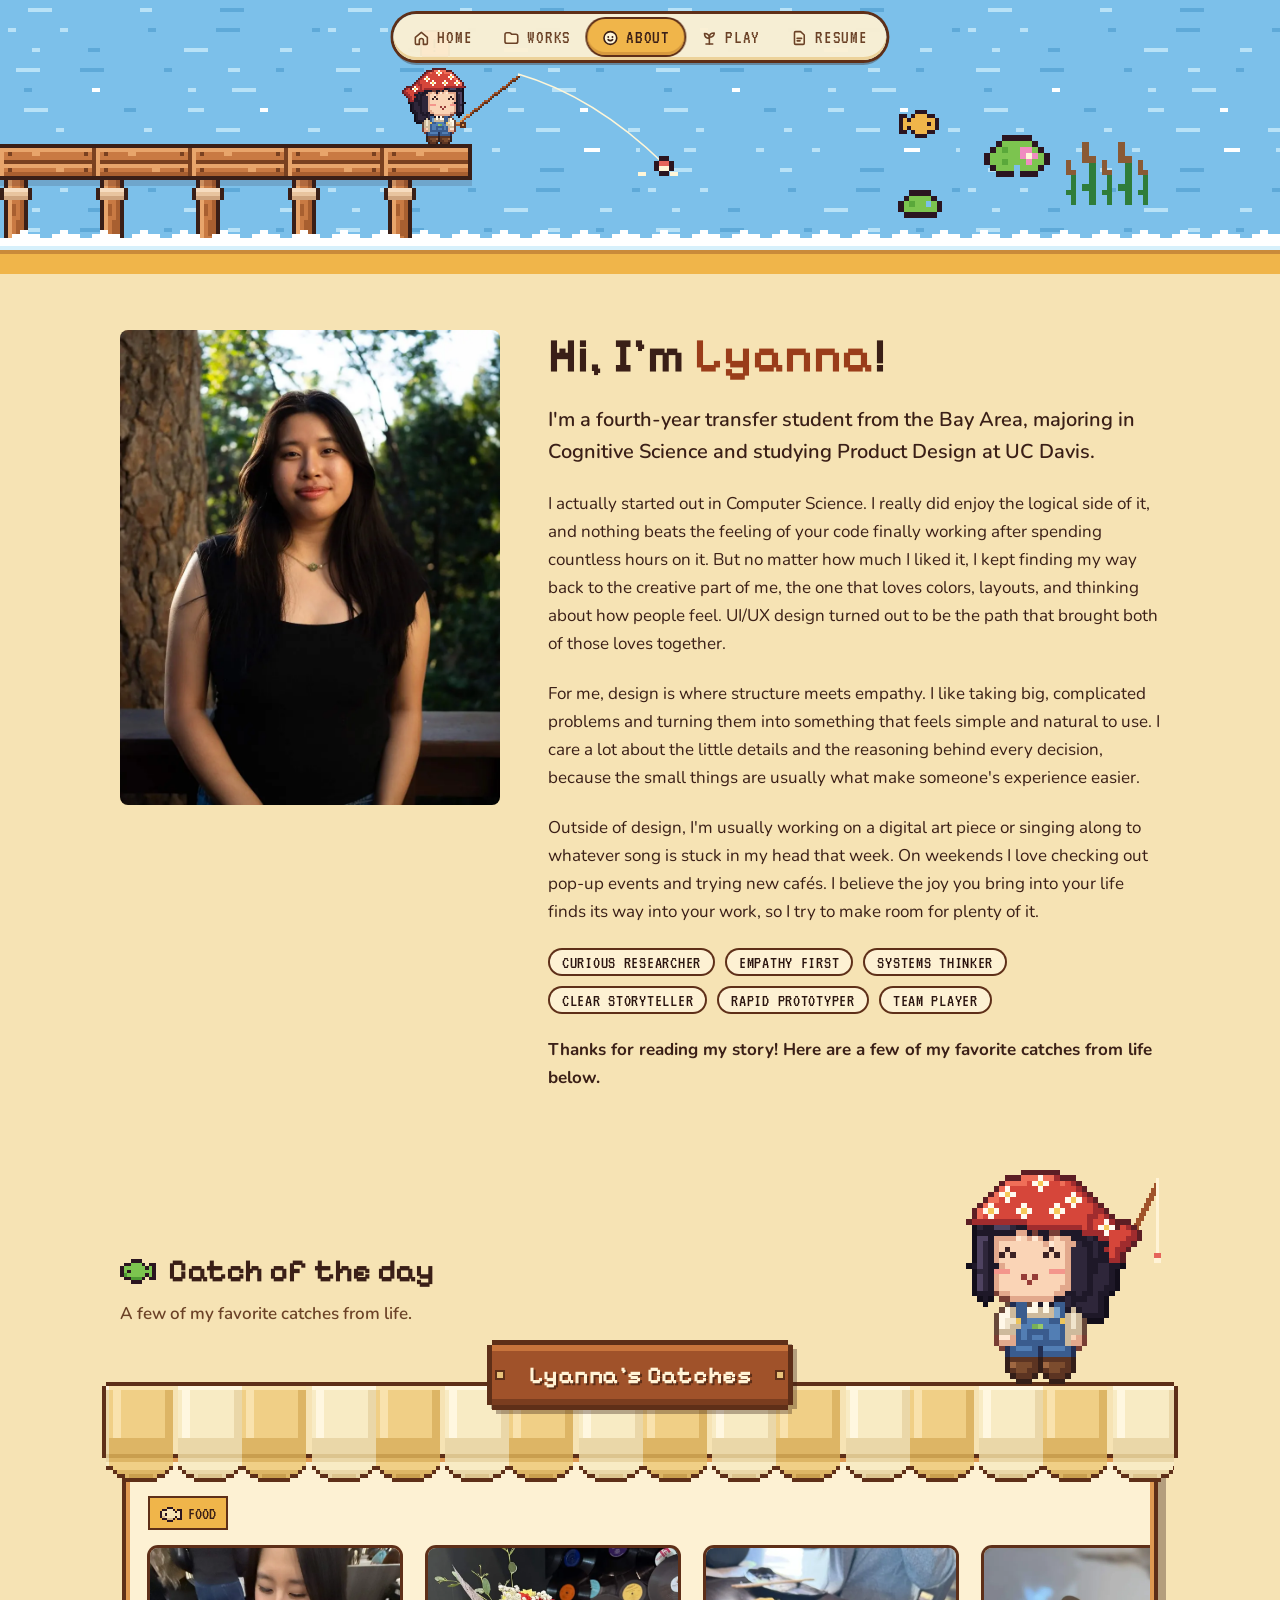
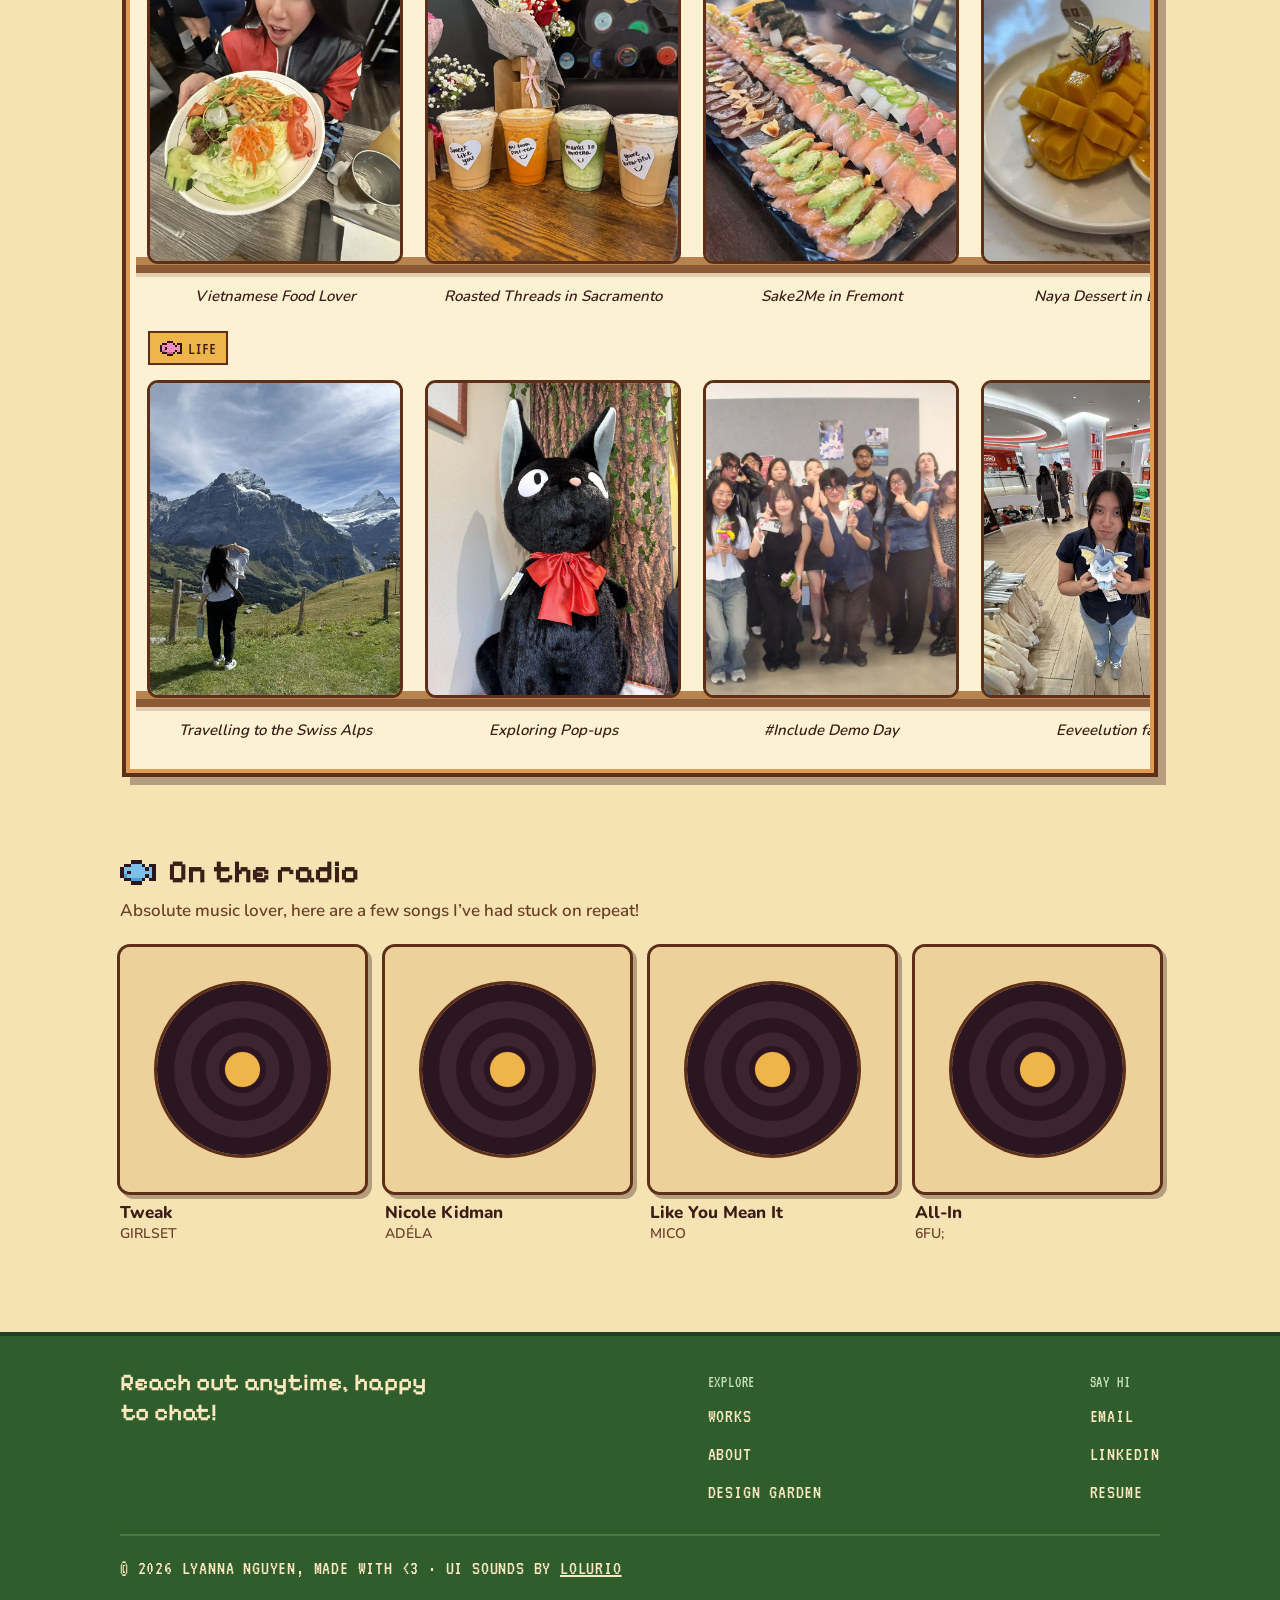
==== commit 9c618609: "Second performance pass: faster first view, lighter images, calmer animations 1. Opening animation s" ====
--- a/about.html
+++ b/about.html
@@ -6,7 +6,7 @@
 <title>About | Lyanna Nguyen</title>
 <meta name="description" content="Lyanna Nguyen — Product Designer &amp; UX Researcher. Cognitive Science @ UC Davis.">
 <link rel="icon" href="assets/images/chibi-head.png">
-<link rel="preconnect" href="https://fonts.googleapis.com"><link rel="preconnect" href="https://fonts.gstatic.com" crossorigin><link rel="preload" as="style" href="https://fonts.googleapis.com/css2?family=Nunito:wght@400;600;800&amp;family=Pixelify+Sans:wght@400..700&amp;family=VT323&amp;display=swap"><link href="https://fonts.googleapis.com/css2?family=Nunito:wght@400;600;800&amp;family=Pixelify+Sans:wght@400..700&amp;family=VT323&amp;display=swap" rel="stylesheet" media="print" onload="this.media='all'"><noscript><link href="https://fonts.googleapis.com/css2?family=Nunito:wght@400;600;800&amp;family=Pixelify+Sans:wght@400..700&amp;family=VT323&amp;display=swap" rel="stylesheet"></noscript>
+<link rel="preload" as="font" type="font/woff2" crossorigin href="assets/fonts/nunito-latin.woff2"><link rel="preload" as="font" type="font/woff2" crossorigin href="assets/fonts/pixelify-sans-latin.woff2"><link rel="preload" as="font" type="font/woff2" crossorigin href="assets/fonts/vt323-latin.woff2">
 <link rel="stylesheet" href="css/pixel-pals.css">
 <link rel="stylesheet" href="css/site.css">
 </head>
--- a/css/site.css
+++ b/css/site.css
@@ -1,7 +1,5 @@
 /* Design tokens */
-:root{--surface:#f6e3b4;--surface-raised:#fdf1d3;--surface-sunken:#ecd29a;--ink:#3a1f17;--ink-muted:#6b4227;--accent-text:#9a3d1a;--grass-text:#2f6b2b;--wood:#a0522a;--wood-dark:#5e2f18;--wood-light:#e09a52;--on-wood:#fff3d6;--on-fill:#2b1510;--grass:#7cc44f;--gold:#f0b54a;--sky:#7cc0ea;--flower:#f08cc0;--berry:#e5645a;--pixel-shadow:#3a1f1759;--focus:#2f6b2b;
---font-display:"Pixelify Sans","Courier New",monospace;--font-body:"Nunito",ui-rounded,system-ui,sans-serif;--font-pixel:"VT323",ui-monospace,monospace;
---space-1:4px;--space-2:8px;--space-3:12px;--space-4:16px;--space-6:24px;--space-8:32px;--space-12:48px;--space-20:80px;--radius-md:8px;--radius-pill:999px;--border-wood:4px;--border-pixel:3px}
+:root{--surface:#f6e3b4;--surface-raised:#fdf1d3;--surface-sunken:#ecd29a;--ink:#3a1f17;--ink-muted:#6b4227;--accent-text:#9a3d1a;--grass-text:#2f6b2b;--wood:#a0522a;--wood-dark:#5e2f18;--wood-light:#e09a52;--on-wood:#fff3d6;--on-fill:#2b1510;--grass:#7cc44f;--gold:#f0b54a;--sky:#7cc0ea;--flower:#f08cc0;--berry:#e5645a;--pixel-shadow:#3a1f1759;--focus:#2f6b2b;--font-display:"Pixelify Sans","Courier New",monospace;--font-body:"Nunito",ui-rounded,system-ui,sans-serif;--font-pixel:"VT323",ui-monospace,monospace;--space-1:4px;--space-2:8px;--space-3:12px;--space-4:16px;--space-6:24px;--space-8:32px;--space-12:48px;--space-20:80px;--radius-md:8px;--radius-pill:999px;--border-wood:4px;--border-pixel:3px}
 .dlg{min-height:192px;align-items:stretch}.dlg-text{min-height:0!important;overflow:hidden}.dlg-text .pp-btn{font-size:18px;line-height:18px;padding:6px 12px 8px 14px;justify-content:center}.dlg-text>div{flex-wrap:nowrap!important;gap:8px!important}@media (max-width:760px){.dlg{min-height:240px}.dlg-text>div{flex-wrap:wrap!important}}
 @media (max-width:760px){.catchgap{padding-top:96px!important}}
 @media (max-width:760px){.mailgrid{grid-template-columns:1fr!important;justify-items:start}.mailgrid .mailbtn{width:240px!important}}
@@ -52,7 +50,7 @@
 @keyframes dlgup{from{opacity:0;transform:translateY(24px)}to{opacity:1;transform:none}}.dlg-up{animation:dlgup .28s steps(4)}.dlg-stud{position:absolute;width:6px;height:6px;background:var(--gold);box-shadow:0 0 0 2px var(--wood-dark)}.dlg-next{display:inline-flex;align-items:center;gap:8px;min-height:40px;padding:0 10px;background:none;border:none;cursor:pointer;font-family:var(--font-pixel);font-size:24px;color:var(--wood-dark)}.dlg-next:hover{color:var(--accent-text)}@keyframes dlgarrow{0%,100%{transform:translateY(0)}50%{transform:translateY(4px)}}.dlg-arrow{display:inline-block;font-size:18px;animation:dlgarrow .8s steps(2) infinite}.dlg-x{position:absolute;top:-18px;right:-14px;width:36px;height:36px;padding:0;background:var(--wood);color:var(--on-wood);border:3px solid var(--wood-dark);box-shadow:0 3px 0 var(--wood-dark);font-family:var(--font-display);font-size:22px;line-height:28px;cursor:pointer}.dlg-x:hover{background:var(--accent-text)}@media (max-width:760px){.dlg-wrap{bottom:168px!important}}@media (max-width:640px){.dlg{grid-template-columns:1fr!important}.dlg-port{display:none!important}}
 @media (max-width:760px){.teaser-grid{grid-template-columns:1fr!important}.teaser-grid>div:first-child{justify-self:center!important}}
 @media (max-width:860px){.about-intro{grid-template-columns:1fr!important}.about-intro .about-photo{position:relative!important;top:0!important;max-width:420px;width:100%;justify-self:center}}
-.stall-wrap{position:relative;padding:40px 0 16px}.stall{position:relative;display:flex;flex-direction:column}.stall-awning{position:relative;z-index:2;height:74px;margin:0 -14px;background:linear-gradient(90deg,#f8ebc4 0 50%,#f0cf86 50% 100%) 0 0/128px 100% round;box-shadow:inset 0 -4px 0 #00000014,0 -4px 0 var(--wood-dark),-4px 0 0 var(--wood-dark),4px 0 0 var(--wood-dark);display:flex;align-items:flex-start;justify-content:center}.stall-awning::after{content:"";position:absolute;left:0;right:0;bottom:-22px;height:22px;background:radial-gradient(circle at 25% 0,#f8ebc4 31px,transparent 32px) 0 0/128px 22px,radial-gradient(circle at 75% 0,#f0cf86 31px,transparent 32px) 0 0/128px 22px;background-repeat:round no-repeat;filter:drop-shadow(0 3px 0 var(--wood-dark))}.stall-sign{position:relative;top:-26px;padding:8px 22px 6px;background:var(--wood);color:var(--on-wood);font-family:var(--font-display);font-weight:700;font-size:24px;line-height:28px;box-shadow:inset 0 2px 0 var(--wood-light),0 0 0 4px var(--wood-dark),6px 6px 0 4px var(--pixel-shadow);transform:rotate(-2deg)}.stall-body{position:relative;margin:0 6px;padding:40px 24px 28px;background:var(--surface-raised);box-shadow:inset 0 0 0 4px var(--wood-light),0 0 0 4px var(--wood-dark),8px 8px 0 4px var(--pixel-shadow);display:flex;flex-direction:column;gap:22px}.stall-top{display:flex;flex-wrap:wrap;align-items:center;justify-content:space-between;gap:10px}.stall-count{display:inline-flex;align-items:center;gap:8px;padding:4px 12px 2px;background:var(--surface-sunken);box-shadow:0 0 0 3px var(--wood);font-family:var(--font-pixel);font-size:20px;text-transform:uppercase}.stall-row{display:flex;flex-direction:column;gap:10px}.stall-rowtag{align-self:flex-start;display:inline-flex;align-items:center;gap:6px;padding:2px 10px 0;background:var(--gold);box-shadow:0 0 0 2px var(--wood-dark);font-family:var(--font-pixel);font-size:18px;text-transform:uppercase}.stall-marquee{overflow:hidden;margin:0 -24px;padding:10px 0 4px;-webkit-mask-image:linear-gradient(90deg,transparent,#000 4%,#000 96%,transparent);mask-image:linear-gradient(90deg,transparent,#000 4%,#000 96%,transparent)}.stall-track{display:flex;gap:28px;width:max-content;padding-left:24px;animation:stallscroll 46s linear infinite}.stall-track.rev{animation-direction:reverse}.stall-track:has(.stall-item:hover),.stall-marquee:focus-within .stall-track{animation-play-state:paused}@keyframes stallscroll{from{transform:translateX(0)}to{transform:translateX(calc(-50% - 14px))}}@media (prefers-reduced-motion:reduce){.stall-track{animation:none}.stall-marquee{overflow-x:auto}}.stall-shelf{display:block;height:18px;margin:-30px -24px 0;background:linear-gradient(#b7834f 0 50%,#8a5a35 50%);box-shadow:0 4px 0 #6e3a1f33}.stall-item{flex:none;width:250px;display:flex;flex-direction:column;align-items:center;gap:0;text-decoration:none;color:var(--ink);outline:none}.stall-photo{position:relative;z-index:1;width:100%;aspect-ratio:4/5;border-radius:var(--radius-md);box-shadow:0 0 0 3px var(--wood-dark);display:flex;align-items:center;justify-content:center;text-align:center;padding:6px;font-family:var(--font-pixel);font-size:14px;line-height:14px;text-transform:uppercase;color:var(--ink-muted);transition:transform .2s steps(3)}.stall-plank{display:block;width:calc(100% + 28px);height:16px;margin-top:-4px;background:linear-gradient(#b7834f 0 50%,#8a5a35 50%);box-shadow:0 4px 0 #6e3a1f33}.stall-cap{margin-top:12px;font-size:15px;line-height:22px;font-weight:600;font-style:italic;text-align:center;color:var(--ink)}.stall-tag{margin-top:8px;max-width:100%;padding:3px 12px;background:#f8ebc4;border-radius:999px;box-shadow:0 0 0 2px var(--wood);font-size:13px;line-height:16px;font-weight:800;text-align:center;white-space:nowrap;overflow:hidden;text-overflow:ellipsis}.stall-item:hover .stall-photo,.stall-item:focus-visible .stall-photo{transform:translateY(-6px)}.stall-item:focus-visible .stall-photo{box-shadow:0 0 0 3px var(--wood-dark),0 0 0 6px var(--focus)}.splat{position:absolute;right:-40px;bottom:0;width:290px;height:250px;z-index:3}.splat-blob{position:absolute;inset:0;overflow:hidden;border-radius:58% 42% 55% 45% / 48% 56% 44% 52%;box-shadow:0 0 0 4px var(--wood-dark),6px 6px 0 4px var(--pixel-shadow)}.splat-dot{position:absolute;border-radius:50%;background:#7cc0ea;box-shadow:0 0 0 3px var(--wood-dark)}.splat-sky{position:absolute;left:0;right:0;top:0;height:46%;background:linear-gradient(#bfe4f7,#e3f3fb)}.splat-water{position:absolute;left:0;right:0;bottom:0;height:54%;background:#7cc0ea;background-image:radial-gradient(ellipse 14px 2px at 50% 50%,#b9e2f7 95%,transparent 100%);background-size:60px 26px}.splat-dock{position:absolute;left:-4%;bottom:34%;width:58%;height:20px;background:repeating-linear-gradient(90deg,var(--wood) 0 22px,var(--wood-dark) 22px 25px);box-shadow:inset 0 3px 0 var(--wood-light)}.splat-post{position:absolute;bottom:8%;width:10px;height:26%;background:var(--wood-dark)}.splat-ripple{position:absolute;left:72%;bottom:30%;width:26px;height:8px;margin-left:-13px;border:2px solid #e3f3fb;border-radius:50%;animation:ripple 2.4s ease-out infinite}@keyframes ripple{0%{transform:scale(.4);opacity:1}100%{transform:scale(2.2);opacity:0}}.keeper{position:absolute;right:18px;top:-176px;width:176px;height:180px;z-index:3}.keeper-girl{position:absolute;left:0;bottom:6px;width:176px}.keeper-shadow{display:none;position:absolute;left:30px;bottom:0;width:116px;height:14px;border-radius:50%;background:#3a1f1733}.keeper-rod{position:absolute;left:120px;bottom:62px}.keeper-bob{animation:bobsway 2.2s ease-in-out infinite;transform-box:fill-box;transform-origin:50% 0}@keyframes bobsway{0%,100%{transform:translateY(0)}50%{transform:translateY(2px)}}.stall-modal{display:none;position:fixed;inset:0;z-index:60;align-items:center;justify-content:center;padding:20px}.stall-modal:target{display:flex}.stall-scrim{position:absolute;inset:0;background:#2b151099}.stall-card{position:relative;width:min(520px,100%);animation:dlgup .28s steps(4)}@media (max-width:900px){.stall-item{width:200px}.keeper{display:none}}
+.stall-wrap{position:relative;padding:40px 0 16px}.stall{position:relative;display:flex;flex-direction:column}.stall-awning{position:relative;z-index:2;margin:0 -14px;display:flex;align-items:flex-start;justify-content:center}.stall-awning::after{content:"";position:absolute;left:0;right:0}.stall-sign{position:relative;color:var(--on-wood);font-weight:700;font-size:24px;line-height:28px}.stall-body{position:relative;margin:0 6px;padding:40px 24px 28px;background:var(--surface-raised);box-shadow:inset 0 0 0 4px var(--wood-light),0 0 0 4px var(--wood-dark),8px 8px 0 4px var(--pixel-shadow);display:flex;flex-direction:column;gap:22px}.stall-top{display:flex;flex-wrap:wrap;align-items:center;justify-content:space-between;gap:10px}.stall-count{display:inline-flex;align-items:center;gap:8px;padding:4px 12px 2px;background:var(--surface-sunken);box-shadow:0 0 0 3px var(--wood);font-family:var(--font-pixel);font-size:20px;text-transform:uppercase}.stall-row{display:flex;flex-direction:column;gap:10px}.stall-rowtag{align-self:flex-start;display:inline-flex;align-items:center;gap:6px;padding:2px 10px 0;background:var(--gold);box-shadow:0 0 0 2px var(--wood-dark);font-family:var(--font-pixel);font-size:18px;text-transform:uppercase}.stall-marquee{overflow:hidden;padding:10px 0 4px}.stall-track{display:flex;gap:28px;width:max-content;animation:stallscroll 46s linear infinite}.stall-track.rev{animation-direction:reverse}.stall-track:has(.stall-item:hover),.stall-marquee:focus-within .stall-track{animation-play-state:paused}@keyframes stallscroll{from{transform:translateX(0)}to{transform:translateX(calc(-50% - 14px))}}@media (prefers-reduced-motion:reduce){.stall-track{animation:none}.stall-marquee{overflow-x:auto}}.stall-shelf{display:block;height:18px;margin:-30px -24px 0;background:linear-gradient(#b7834f 0 50%,#8a5a35 50%);box-shadow:0 4px 0 #6e3a1f33}.stall-item{flex:none;width:250px;display:flex;flex-direction:column;align-items:center;gap:0;text-decoration:none;color:var(--ink);outline:none}.stall-photo{position:relative;z-index:1;width:100%;aspect-ratio:4/5;border-radius:var(--radius-md);box-shadow:0 0 0 3px var(--wood-dark);display:flex;align-items:center;justify-content:center;text-align:center;padding:6px;font-family:var(--font-pixel);font-size:14px;line-height:14px;text-transform:uppercase;color:var(--ink-muted);transition:transform .2s steps(3)}.stall-plank{display:block;width:calc(100% + 28px);height:16px;margin-top:-4px;background:linear-gradient(#b7834f 0 50%,#8a5a35 50%);box-shadow:0 4px 0 #6e3a1f33}.stall-cap{margin-top:12px;font-size:15px;line-height:22px;font-weight:600;font-style:italic;text-align:center;color:var(--ink)}.stall-tag{margin-top:8px;max-width:100%;padding:3px 12px;background:#f8ebc4;border-radius:999px;box-shadow:0 0 0 2px var(--wood);font-size:13px;line-height:16px;font-weight:800;text-align:center;white-space:nowrap;overflow:hidden;text-overflow:ellipsis}.stall-item:hover .stall-photo,.stall-item:focus-visible .stall-photo{transform:translateY(-6px)}.stall-item:focus-visible .stall-photo{box-shadow:0 0 0 3px var(--wood-dark),0 0 0 6px var(--focus)}.splat{position:absolute;right:-40px;bottom:0;width:290px;height:250px;z-index:3}.splat-blob{position:absolute;inset:0;overflow:hidden;border-radius:58% 42% 55% 45% / 48% 56% 44% 52%;box-shadow:0 0 0 4px var(--wood-dark),6px 6px 0 4px var(--pixel-shadow)}.splat-dot{position:absolute;border-radius:50%;background:#7cc0ea;box-shadow:0 0 0 3px var(--wood-dark)}.splat-sky{position:absolute;left:0;right:0;top:0;height:46%;background:linear-gradient(#bfe4f7,#e3f3fb)}.splat-water{position:absolute;left:0;right:0;bottom:0;height:54%;background:#7cc0ea;background-image:radial-gradient(ellipse 14px 2px at 50% 50%,#b9e2f7 95%,transparent 100%);background-size:60px 26px}.splat-dock{position:absolute;left:-4%;bottom:34%;width:58%;height:20px;background:repeating-linear-gradient(90deg,var(--wood) 0 22px,var(--wood-dark) 22px 25px);box-shadow:inset 0 3px 0 var(--wood-light)}.splat-post{position:absolute;bottom:8%;width:10px;height:26%;background:var(--wood-dark)}.splat-ripple{position:absolute;left:72%;bottom:30%;width:26px;height:8px;margin-left:-13px;border:2px solid #e3f3fb;border-radius:50%;animation:ripple 2.4s ease-out infinite}@keyframes ripple{0%{transform:scale(.4);opacity:1}100%{transform:scale(2.2);opacity:0}}.keeper{position:absolute;right:18px;top:-176px;width:176px;height:180px;z-index:3}.keeper-girl{position:absolute;left:0;bottom:6px;width:176px}.keeper-shadow{display:none;position:absolute;left:30px;bottom:0;width:116px;height:14px;border-radius:50%;background:#3a1f1733}.keeper-rod{position:absolute;left:120px;bottom:62px}.keeper-bob{animation:bobsway 2.2s ease-in-out infinite;transform-box:fill-box;transform-origin:50% 0}@keyframes bobsway{0%,100%{transform:translateY(0)}50%{transform:translateY(2px)}}.stall-modal{display:none;position:fixed;inset:0;z-index:60;align-items:center;justify-content:center;padding:20px}.stall-modal:target{display:flex}.stall-scrim{position:absolute;inset:0;background:#2b151099}.stall-card{position:relative;width:min(520px,100%);animation:dlgup .28s steps(4)}@media (max-width:900px){.stall-item{width:200px}.keeper{display:none}}
 #top .rv,#work .rv{opacity:1!important;animation:none!important;transform:none!important}
 @media (max-width:760px){.hero-grid{grid-template-columns:1fr!important}}
 .clickhouse{transition:transform .15s steps(2),filter .15s steps(2);outline:none}.clickhouse:hover{transform:translateY(-3px);filter:brightness(1.05)}.clickhouse:focus-visible{box-shadow:0 0 0 4px var(--gold)}.scrolldown{display:inline-flex;align-items:center;justify-content:center;width:48px;height:48px;margin-top:8px;border-radius:50%;background:var(--surface-raised);box-shadow:0 0 0 3px var(--wood-dark),3px 3px 0 3px var(--pixel-shadow);color:var(--wood-dark);font-size:18px;line-height:18px;text-decoration:none;transition:transform .15s steps(2)}.scrolldown:hover{transform:translateY(2px);background:var(--gold)}
@@ -135,7 +133,7 @@
 @keyframes bobber{0%,100%{transform:translateY(0)}50%{transform:translateY(3px)}}
 @keyframes fishjump{0%,78%{opacity:0;transform:translate(0,30px) rotate(-60deg)}82%{opacity:1;transform:translate(14px,-24px) rotate(-20deg)}88%{opacity:1;transform:translate(34px,-36px) rotate(20deg)}94%{opacity:1;transform:translate(52px,0) rotate(70deg)}97%,100%{opacity:0;transform:translate(56px,24px) rotate(80deg)}}
 @keyframes lily{0%,100%{transform:translateY(0)}50%{transform:translateY(2px)}}
-.ripple{position:absolute;width:40px;height:12px;border-radius:50%;box-shadow:0 0 0 2px #fff6d8;animation:ripple 2.4s steps(6) infinite}
+.ripple{position:absolute;width:40px;animation:ripple 2.4s steps(6) infinite}
 .bobber{position:absolute;animation:bobber 1.2s steps(2) infinite}
 .bobber-idle{animation:bobber 1.2s steps(2) infinite}
 .fishjump{position:absolute;animation:fishjump 7s steps(24) infinite}
@@ -189,7 +187,7 @@
 .wc-lc .lc-spark svg{display:block;width:100%;height:100%;fill:#fff;filter:drop-shadow(0 0 6px #fff) drop-shadow(0 0 2px #8f84e0)}
 @keyframes lcTwinkle{0%,100%{transform:scale(.55) rotate(0);opacity:.35}50%{transform:scale(1) rotate(45deg);opacity:1}}
 .wc-lc{display:flex;align-items:center;justify-content:center;padding:26px 26px 34px}
-.wc-lc-laptop{position:relative;z-index:1;width:82%;display:flex;flex-direction:column;align-items:center}
+.wc-lc-laptop{position:relative;z-index:1;display:flex;flex-direction:column;align-items:center}
 .wc-lc-lid{position:relative;width:100%;padding:9px 9px 14px;box-sizing:border-box;border-radius:14px 14px 4px 4px;background:linear-gradient(180deg,#1d1d22,#0b0b0e);box-shadow:inset 0 0 0 1px #3a3a42,0 18px 30px rgba(40,30,110,.4)}
 .wc-lc-cam{position:absolute;top:3px;left:50%;width:5px;height:5px;margin-left:-2.5px;border-radius:50%;background:#2c2c34;box-shadow:inset 0 0 0 1px #45454f}
 .wc-lc-lid img{display:block;width:100%;height:auto;aspect-ratio:1100/620;object-fit:cover;object-position:top;border-radius:3px}
@@ -243,12 +241,12 @@
 .yt-nav b{font-weight:400;letter-spacing:.04em}.yt-logo svg{display:block;width:20px;height:14px}
 .yt-nav i{height:4px;width:12%;background:#2b152040;margin-left:6%}.yt-nav i+i{margin-left:0}.yt-nav i.r{margin-left:auto;width:16%;height:8px;background:#ff0000}
 .yt-hero{flex:1;position:relative;background:#2b1520;display:grid;place-items:center;box-shadow:inset 0 0 0 3px #3e2a22}
-.yt-play svg{display:block;width:40px;height:28px;transition:scale .2s steps(2)}
+.yt-play svg{display:block;transition:scale .2s steps(2)}
 .workcard:hover .yt-play svg{scale:1.18}
 .yt-cap{position:absolute;left:7%;bottom:12%;width:40%;display:flex;flex-direction:column;gap:4px}.yt-cap i{height:4px;background:#fffaf0cc}.yt-cap i+i{width:60%;background:#fffaf066}
 .yt-roles{display:grid;grid-template-columns:repeat(3,1fr);gap:6%;height:18%}
 .yt-roles span{background:#fff;box-shadow:0 0 0 2px #2b152022;display:flex;flex-direction:column;gap:3px;padding:4px}
-.yt-roles em{height:4px;width:70%;background:#ff0000}.yt-roles em{background:#4285f4!important}.yt-roles span:nth-child(2) em{background:#fbbc04!important}.yt-roles span:nth-child(3) em{background:#34a853!important}
+.yt-roles em{height:4px;width:70%}.yt-roles em{background:#4285f4!important}.yt-roles span:nth-child(2) em{background:#fbbc04!important}.yt-roles span:nth-child(3) em{background:#34a853!important}
 .yt-roles i{height:3px;width:90%;background:#2b152030}
 .yt-base{width:116%;height:10px;background:#5e2f18;box-shadow:0 0 0 3px #2b1520,6px 6px 0 #5e2f1840}
 .yt-note{position:absolute;z-index:2;padding:9px 10px 7px;background:var(--c);rotate:var(--r);font-family:var(--font-pixel);font-size:18px;line-height:18px;color:#3a1f17;letter-spacing:.03em;white-space:nowrap;box-shadow:0 0 0 2px #3a1f17,3px 3px 0 #3a1f1740;transition:translate .2s steps(2) var(--d,0s)}
@@ -257,14 +255,13 @@
 @media (max-width:520px){.yt-note{font-size:12px;line-height:12px;padding:5px 6px 3px;box-shadow:0 0 0 2px #3a1f17,2px 2px 0 #3a1f1740}.yt-note:before{width:6px;height:6px;margin-left:-3px;top:-4px}.yt-laptop{width:70%}}
 @media (prefers-reduced-motion:reduce){.yt-note,.yt-play svg{transition:none}}
 
-
 /* Works cards: the Linguistics laptop is the same width as the Google laptop */
 .wc-lc-laptop{width:64%}
 @media (max-width:520px){.wc-lc-laptop{width:72%}}
 
 /* About: Lyanna's Catches awning redrawn as pixel art (shaded stripes, stepped flaps, a notched plank sign) */
 .stall-awning{height:72px;background:url("data:image/svg+xml,%3Csvg xmlns='http://www.w3.org/2000/svg' viewBox='0 0 32 18' width='32' height='18' shape-rendering='crispEdges'%3E%3Crect x='0' y='0' width='16' height='18' fill='%23f8ebc4'/%3E%3Crect x='0' y='0' width='16' height='1' fill='%23fff7e0'/%3E%3Crect x='1' y='1' width='2' height='13' fill='%23fff7e0'/%3E%3Crect x='14' y='1' width='2' height='17' fill='%23ead7a8'/%3E%3Crect x='0' y='13' width='16' height='5' fill='%23ead7a8'/%3E%3Crect x='0' y='17' width='16' height='1' fill='%23dcc48e'/%3E%3Crect x='16' y='0' width='16' height='18' fill='%23f0cf86'/%3E%3Crect x='16' y='0' width='16' height='1' fill='%23f9e2ad'/%3E%3Crect x='17' y='1' width='2' height='13' fill='%23f9e2ad'/%3E%3Crect x='30' y='1' width='2' height='17' fill='%23ddb565'/%3E%3Crect x='16' y='13' width='16' height='5' fill='%23ddb565'/%3E%3Crect x='16' y='17' width='16' height='1' fill='%23c99e4e'/%3E%3C/svg%3E") center top/128px 72px repeat-x;image-rendering:pixelated;box-shadow:0 -4px 0 var(--wood-dark),-4px 0 0 var(--wood-dark),4px 0 0 var(--wood-dark)}
-.stall-awning::after{bottom:-24px;height:24px;background:url("data:image/svg+xml,%3Csvg xmlns='http://www.w3.org/2000/svg' viewBox='0 0 32 6' width='32' height='6' shape-rendering='crispEdges'%3E%3Crect x='0' y='0' width='16' height='1' fill='%23f8ebc4'/%3E%3Crect x='0' y='1' width='16' height='1' fill='%23f8ebc4'/%3E%3Crect x='1' y='2' width='14' height='1' fill='%23f8ebc4'/%3E%3Crect x='2' y='3' width='12' height='1' fill='%23ead7a8'/%3E%3Crect x='4' y='4' width='8' height='1' fill='%23ead7a8'/%3E%3Crect x='0' y='0' width='16' height='1' fill='%23ead7a8'/%3E%3Crect x='0' y='2' width='1' height='1' fill='%235e2f18'/%3E%3Crect x='15' y='2' width='1' height='1' fill='%235e2f18'/%3E%3Crect x='1' y='3' width='1' height='1' fill='%235e2f18'/%3E%3Crect x='14' y='3' width='1' height='1' fill='%235e2f18'/%3E%3Crect x='2' y='4' width='2' height='1' fill='%235e2f18'/%3E%3Crect x='12' y='4' width='2' height='1' fill='%235e2f18'/%3E%3Crect x='4' y='5' width='8' height='1' fill='%235e2f18'/%3E%3Crect x='5' y='4' width='6' height='1' fill='%23dcc48e'/%3E%3Crect x='16' y='0' width='16' height='1' fill='%23f0cf86'/%3E%3Crect x='16' y='1' width='16' height='1' fill='%23f0cf86'/%3E%3Crect x='17' y='2' width='14' height='1' fill='%23f0cf86'/%3E%3Crect x='18' y='3' width='12' height='1' fill='%23ddb565'/%3E%3Crect x='20' y='4' width='8' height='1' fill='%23ddb565'/%3E%3Crect x='16' y='0' width='16' height='1' fill='%23ddb565'/%3E%3Crect x='16' y='2' width='1' height='1' fill='%235e2f18'/%3E%3Crect x='31' y='2' width='1' height='1' fill='%235e2f18'/%3E%3Crect x='17' y='3' width='1' height='1' fill='%235e2f18'/%3E%3Crect x='30' y='3' width='1' height='1' fill='%235e2f18'/%3E%3Crect x='18' y='4' width='2' height='1' fill='%235e2f18'/%3E%3Crect x='28' y='4' width='2' height='1' fill='%235e2f18'/%3E%3Crect x='20' y='5' width='8' height='1' fill='%235e2f18'/%3E%3Crect x='21' y='4' width='6' height='1' fill='%23c99e4e'/%3E%3C/svg%3E") center top/128px 24px repeat-x;background-repeat:repeat-x;image-rendering:pixelated;filter:none}
+.stall-awning::after{bottom:-24px;height:24px;background:url("data:image/svg+xml,%3Csvg xmlns='http://www.w3.org/2000/svg' viewBox='0 0 32 6' width='32' height='6' shape-rendering='crispEdges'%3E%3Crect x='0' y='0' width='16' height='1' fill='%23f8ebc4'/%3E%3Crect x='0' y='1' width='16' height='1' fill='%23f8ebc4'/%3E%3Crect x='1' y='2' width='14' height='1' fill='%23f8ebc4'/%3E%3Crect x='2' y='3' width='12' height='1' fill='%23ead7a8'/%3E%3Crect x='4' y='4' width='8' height='1' fill='%23ead7a8'/%3E%3Crect x='0' y='0' width='16' height='1' fill='%23ead7a8'/%3E%3Crect x='0' y='2' width='1' height='1' fill='%235e2f18'/%3E%3Crect x='15' y='2' width='1' height='1' fill='%235e2f18'/%3E%3Crect x='1' y='3' width='1' height='1' fill='%235e2f18'/%3E%3Crect x='14' y='3' width='1' height='1' fill='%235e2f18'/%3E%3Crect x='2' y='4' width='2' height='1' fill='%235e2f18'/%3E%3Crect x='12' y='4' width='2' height='1' fill='%235e2f18'/%3E%3Crect x='4' y='5' width='8' height='1' fill='%235e2f18'/%3E%3Crect x='5' y='4' width='6' height='1' fill='%23dcc48e'/%3E%3Crect x='16' y='0' width='16' height='1' fill='%23f0cf86'/%3E%3Crect x='16' y='1' width='16' height='1' fill='%23f0cf86'/%3E%3Crect x='17' y='2' width='14' height='1' fill='%23f0cf86'/%3E%3Crect x='18' y='3' width='12' height='1' fill='%23ddb565'/%3E%3Crect x='20' y='4' width='8' height='1' fill='%23ddb565'/%3E%3Crect x='16' y='0' width='16' height='1' fill='%23ddb565'/%3E%3Crect x='16' y='2' width='1' height='1' fill='%235e2f18'/%3E%3Crect x='31' y='2' width='1' height='1' fill='%235e2f18'/%3E%3Crect x='17' y='3' width='1' height='1' fill='%235e2f18'/%3E%3Crect x='30' y='3' width='1' height='1' fill='%235e2f18'/%3E%3Crect x='18' y='4' width='2' height='1' fill='%235e2f18'/%3E%3Crect x='28' y='4' width='2' height='1' fill='%235e2f18'/%3E%3Crect x='20' y='5' width='8' height='1' fill='%235e2f18'/%3E%3Crect x='21' y='4' width='6' height='1' fill='%23c99e4e'/%3E%3C/svg%3E") center top/128px 24px repeat-x;image-rendering:pixelated;filter:none}
 .stall-sign{top:-30px;transform:none;padding:6px 26px 4px;background:none;border:16px solid transparent;border-image:url("data:image/svg+xml,%3Csvg xmlns='http://www.w3.org/2000/svg' viewBox='0 0 8 8' width='8' height='8' shape-rendering='crispEdges'%3E%3Crect x='1' y='0' width='6' height='1' fill='%235e2f18'/%3E%3Crect x='0' y='1' width='1' height='6' fill='%235e2f18'/%3E%3Crect x='7' y='1' width='1' height='6' fill='%235e2f18'/%3E%3Crect x='1' y='7' width='6' height='1' fill='%235e2f18'/%3E%3Crect x='1' y='1' width='6' height='6' fill='%23a0522a'/%3E%3Crect x='1' y='1' width='6' height='1' fill='%23c8743c'/%3E%3Crect x='1' y='6' width='6' height='1' fill='%237a3d1f'/%3E%3C/svg%3E") 3 fill/16px/0 stretch;image-rendering:pixelated;box-shadow:none;filter:drop-shadow(4px 4px 0 var(--pixel-shadow));margin:-16px;font-family:var(--font-display);text-shadow:2px 2px 0 #5e2f18;letter-spacing:.02em}
 .stall-sign::before,.stall-sign::after{content:"";position:absolute;top:50%;width:6px;height:6px;margin-top:-3px;background:#e8c27a;box-shadow:0 0 0 2px #5e2f18}
 .stall-sign::before{left:-6px}.stall-sign::after{right:-6px}
@@ -282,25 +279,23 @@
 .yt-play svg{width:22px;height:22px}
 
 /* Floating pill navbar (tools/navbar.py): status pill, centre nav pill, email pill */
-.sitenav{position:sticky;top:0;z-index:30;padding:14px 20px 0;background:transparent;pointer-events:none}
-.sitenav{margin-bottom:-70px}
+.sitenav{top:0;z-index:30;background:transparent;pointer-events:none}
+
 #top .hero-grid{padding-top:118px!important}
 .sitenav-row{max-width:1200px;margin:0 auto;display:grid;grid-template-columns:1fr auto 1fr;align-items:center;gap:16px}
-.nav-pill{pointer-events:auto;display:inline-flex;align-items:center;gap:8px;background:var(--surface-raised);color:var(--ink);
-  box-shadow:0 -3px 0 0 var(--wood-dark),0 3px 0 0 var(--wood-dark),-3px 0 0 0 var(--wood-dark),3px 0 0 0 var(--wood-dark),5px 6px 0 0 var(--pixel-shadow),inset 0 -3px 0 0 var(--surface-sunken)}
+.nav-pill{pointer-events:auto;display:inline-flex;align-items:center;gap:8px;background:var(--surface-raised);color:var(--ink);box-shadow:0 -3px 0 0 var(--wood-dark),0 3px 0 0 var(--wood-dark),-3px 0 0 0 var(--wood-dark),3px 0 0 0 var(--wood-dark),5px 6px 0 0 var(--pixel-shadow),inset 0 -3px 0 0 var(--surface-sunken)}
 .nav-status{justify-self:start;padding:7px 14px 8px 12px;font-size:14px;line-height:18px;font-weight:700}
 .nav-dot{width:10px;height:10px;background:#4fbf6a;box-shadow:0 0 0 2px #2f7d3a;animation:navblink 2.4s steps(1) infinite}
 @keyframes navblink{50%{background:#9ee6a9}}
-.sitenav .topnav{justify-self:center;gap:4px!important;padding:5px 5px 6px;white-space:nowrap;font-family:var(--font-pixel);font-size:20px!important;line-height:20px;letter-spacing:.04em;text-transform:uppercase}
+.sitenav .topnav{justify-self:center}
 .nav-logo{display:flex;align-items:center;gap:8px;margin-right:6px;text-decoration:none;color:var(--ink)}
 .nav-logo-ic{display:grid;place-items:center;width:40px;height:40px;background:var(--wood-dark);box-shadow:inset 0 -3px 0 #3a1f17,inset 0 2px 0 #8a4a2a}
 .nav-logo-ic img{width:32px;height:24px;image-rendering:pixelated}
 .nav-name{display:none;font-family:var(--font-display);font-size:20px;font-weight:700;text-transform:none;letter-spacing:0}
-.sitenav .topnav .navlinks{display:block;padding:10px 10px!important;text-decoration:none;color:var(--ink)}
+
 .sitenav .topnav .navlinks:hover{color:var(--accent-text)}
 .sitenav .navlinks[aria-current="page"]{color:var(--accent-text);text-decoration:underline;text-underline-offset:5px;text-decoration-thickness:3px}
-.nav-cta{display:inline-flex;align-items:center;min-height:40px;margin-left:6px;padding:0 16px;background:var(--wood-dark);color:#fdf1d3;text-decoration:none;
-  box-shadow:inset 0 -3px 0 #3a1f17,inset 0 2px 0 #8a4a2a;transition:transform .1s steps(2)}
+.nav-cta{display:inline-flex;align-items:center;min-height:40px;margin-left:6px;padding:0 16px;background:var(--wood-dark);color:#fdf1d3;text-decoration:none;box-shadow:inset 0 -3px 0 #3a1f17,inset 0 2px 0 #8a4a2a;transition:transform .1s steps(2)}
 .nav-cta:hover{background:var(--wood);color:#fff}
 .nav-cta:active{transform:translateY(2px)}
 .nav-email{justify-self:end;border:0;padding:7px 14px 8px 12px;font:700 14px/18px var(--font-body);cursor:pointer}
@@ -310,8 +305,7 @@
 .nav-pill:focus-visible,.nav-cta:focus-visible,.nav-logo:focus-visible,.sitenav .navlinks:focus-visible{outline:3px solid var(--focus);outline-offset:3px}
 /* the old header's burger + panel, restyled for the pill */
 .sitenav .navburger{margin-left:6px}
-.sitenav .navpanel{pointer-events:auto;position:static;max-width:420px;margin:12px auto 0;padding:6px 18px 12px;border:0;background:var(--surface-raised);
-  box-shadow:0 -3px 0 0 var(--wood-dark),0 3px 0 0 var(--wood-dark),-3px 0 0 0 var(--wood-dark),3px 0 0 0 var(--wood-dark),5px 6px 0 0 var(--pixel-shadow)}
+.sitenav .navpanel{pointer-events:auto;max-width:420px;margin:12px auto 0;padding:6px 18px 12px;border:0;background:var(--surface-raised);box-shadow:0 -3px 0 0 var(--wood-dark),0 3px 0 0 var(--wood-dark),-3px 0 0 0 var(--wood-dark),3px 0 0 0 var(--wood-dark),5px 6px 0 0 var(--pixel-shadow)}
 @media (max-width:1100px){.nav-status,.nav-email{display:none}.sitenav-row{grid-template-columns:1fr}}
 @media (max-width:760px){
   .sitenav{padding:10px 12px 0}
@@ -329,7 +323,7 @@
 
 /* Only the centre nav pill follows the scroll; the status and email pills stay at the top */
 .sitenav{position:relative}
-.sitenav .topnav{position:fixed;z-index:31;top:14px;left:50%;transform:translateX(-50%)}
+
 .sitenav .navpanel{position:fixed;z-index:31;top:84px;left:12px;right:12px}
 .sitenav .nav-email{grid-column:3}
 @media (max-width:760px){.sitenav .topnav{top:10px;left:12px;right:12px;width:auto;transform:none;justify-self:stretch}.sitenav .navpanel{top:74px}}
@@ -344,9 +338,9 @@
 #work .workcard:not(.wc-soon):hover > .cardlink > div:first-child{transform:translate(-2px,-3px)}
 #work .workcard > .cardlink > div:last-child{display:grid!important;grid-template-columns:1fr auto;align-items:baseline;gap:4px 24px!important;padding:0 2px!important;justify-content:initial!important}
 #work .workcard h3{grid-column:1;font-size:22px!important;line-height:30px!important}
-#work .workcard > .cardlink > div:last-child > p:first-of-type{grid-column:1;grid-row:2;font-size:15px!important}
-#work .workcard > .cardlink > div:last-child > p:nth-of-type(2){display:none}
-#work .workcard > .cardlink > div:last-child > div:has(.pp-sticker){grid-column:2;grid-row:1;display:block!important;text-align:right}
+#work .workcard > .cardlink > div:last-child > p:first-of-type{font-size:15px!important}
+
+#work .workcard > .cardlink > div:last-child > div:has(.pp-sticker){grid-column:2;grid-row:1}
 #work .workcard > .cardlink > div:last-child > div:last-child:has(.readcs){display:none!important}
 #work .wc-soon > .cardlink > div:last-child > div:last-child:has(.readcs){display:flex!important;grid-column:2;grid-row:2;justify-content:flex-end;margin:0!important;padding:0!important}
 #work .wc-soon .readcs.soon{font-size:15px}
@@ -372,10 +366,10 @@
 .wc-win-bar b{margin-left:6px;font-family:var(--font-pixel);font-size:15px;line-height:15px;font-weight:400;letter-spacing:.05em;text-transform:uppercase;color:var(--ink)}
 .wc-win-scr{position:relative;flex:1;overflow:hidden}
 .wc-win-scr img,.wc-lc-lid img.wc-lc-scroll{display:block;width:100%;height:100%;object-fit:cover;object-position:50% 0;animation:wcScroll var(--d,38s) ease-in-out infinite alternate}
-.wc-win.fs img{--d:30s;animation-delay:-6s}
+
 .wc-lc-lid img.wc-lc-scroll{--d:18s}
 @keyframes wcScroll{0%,6%{object-position:50% 0}94%,100%{object-position:50% 100%}}
-.workcard:hover .wc-win-scr img,.workcard:hover .wc-lc-scroll{animation-play-state:paused}
+
 @media (prefers-reduced-motion:reduce){.wc-win-scr img,.wc-lc-scroll{animation:none}}
 @media (max-width:760px){.wc-wins{inset:8% 5% -4%}.wc-win-bar b{font-size:12px}}
 /* tags back to colour blocks */
@@ -384,14 +378,12 @@
 
 /* Cute single nav pill (ref: jessicahsu.design): pixel icon + label per link, a soft highlight that slides to the hovered link */
 .sitenav{display:flex;justify-content:center;padding:14px 16px 0}
-.sitenav .topnav{position:fixed;top:14px;left:50%;transform:translateX(-50%);z-index:31;display:flex!important;align-items:center;gap:2px!important;padding:5px!important;
-  background:#fdf1d3f2;border-radius:999px;box-shadow:0 0 0 3px var(--wood-dark),0 5px 0 0 var(--pixel-shadow),inset 0 -3px 0 var(--surface-sunken);
-  font-family:var(--font-pixel);font-size:19px!important;line-height:19px;letter-spacing:.04em;text-transform:uppercase;white-space:nowrap}
+.sitenav .topnav{position:fixed;top:14px;left:50%;transform:translateX(-50%);z-index:31;display:flex!important;align-items:center;gap:2px!important;padding:5px!important;background:#fdf1d3f2;border-radius:999px;box-shadow:0 0 0 3px var(--wood-dark),0 5px 0 0 var(--pixel-shadow),inset 0 -3px 0 var(--surface-sunken);font-family:var(--font-pixel);font-size:19px!important;line-height:19px;letter-spacing:.04em;text-transform:uppercase;white-space:nowrap}
 .sitenav .topnav .navlinks{position:relative;z-index:1;display:flex!important;align-items:center;gap:7px;padding:9px 14px 8px!important;border-radius:999px;color:var(--ink-muted);text-decoration:none!important}
-.sitenav .topnav .navlinks svg{width:16px;height:16px;fill:currentColor;shape-rendering:crispEdges;flex:none}
+.sitenav .topnav .navlinks svg{flex:none}
 .sitenav .topnav .navlinks:hover,.sitenav .topnav .navlinks:focus-visible{color:var(--ink)}
-.sitenav .topnav .navlinks[aria-current="page"]{color:var(--ink);background:var(--gold);box-shadow:0 0 0 2px var(--wood-dark)}
-.sitenav .topnav .navlinks:hover svg{animation:navIconHop .35s steps(3)}
+.sitenav .topnav .navlinks[aria-current="page"]{color:var(--ink)}
+
 @keyframes navIconHop{50%{transform:translateY(-3px)}}
 .sitenav .nav-hl{position:absolute;z-index:0;top:5px;bottom:5px;left:0;width:0;border-radius:999px;background:var(--surface-sunken);opacity:0;transition:left .28s cubic-bezier(.22,1,.36,1),width .28s cubic-bezier(.22,1,.36,1),opacity .16s}
 .sitenav .topnav.has-hl .nav-hl{opacity:1}
@@ -412,17 +404,15 @@
 .sitenav .topnav .navlinks svg .s{fill:none}
 .sitenav .topnav .navlinks[aria-current="page"]{background:none!important;box-shadow:none!important}
 .sitenav .topnav .navlinks[aria-current="page"] svg{fill:#fff6d8}
-.sitenav .nav-cur{position:absolute;z-index:0;top:5px;bottom:5px;left:0;width:0;border-radius:999px;background:var(--gold);box-shadow:0 0 0 2px var(--wood-dark),inset 0 -3px 0 #d79a3e;view-transition-name:nav-cur;
-  transition:left .42s cubic-bezier(.34,1.45,.5,1),width .42s cubic-bezier(.34,1.45,.5,1)}
+.sitenav .nav-cur{position:absolute;z-index:0;top:5px;bottom:5px;width:0;border-radius:999px;view-transition-name:nav-cur}
 .sitenav .nav-cur.no-anim{transition:none}
 .sitenav .topnav:not(.has-cur) .nav-cur{opacity:0}
 .sitenav .topnav .navlinks:hover svg{animation:navIconBop .4s cubic-bezier(.3,1.6,.5,1)}
 @keyframes navIconBop{40%{transform:translateY(-3px) rotate(-8deg) scale(1.12)}}
 @view-transition{navigation:auto}
-::view-transition-group(nav-cur){animation-duration:.42s;animation-timing-function:cubic-bezier(.34,1.3,.5,1)}
+::view-transition-group(nav-cur){animation-timing-function:cubic-bezier(.34,1.3,.5,1)}
 @media (max-width:760px){.sitenav .topnav .navlinks svg{width:16px;height:16px}}
 @media (prefers-reduced-motion:reduce){.sitenav .nav-cur{transition:none}.sitenav .topnav .navlinks:hover svg{animation:none}@view-transition{navigation:none}}
-
 
 /* Nav icons: a gentle tilt that holds while hovered, then eases back */
 .sitenav .topnav .navlinks svg{transition:transform .25s cubic-bezier(.3,1.4,.5,1)}
@@ -449,7 +439,7 @@
 
 /* Nav squash & stretch: the gold block stretches as it glides, squashes as it lands, then settles;
    links squish a little while pressed */
-.sitenav .nav-cur{transform-origin:50% 100%}
+
 .sitenav .nav-cur.squish{animation:navSquash .45s cubic-bezier(.3,1.2,.5,1)}
 @keyframes navSquash{0%{scale:1 1}30%{scale:1.14 .8}58%{scale:.9 1.12}78%{scale:1.05 .96}100%{scale:1 1}}
 .sitenav .topnav .navlinks{transition:scale .14s cubic-bezier(.3,1.6,.5,1)}
@@ -457,7 +447,7 @@
 @media (prefers-reduced-motion:reduce){.sitenav .nav-cur.squish{animation:none}.sitenav .topnav .navlinks:active{scale:none}}
 
 /* slower glide to match the slower squash */
-.sitenav .nav-cur{transition:left .35s cubic-bezier(.34,1.35,.5,1),width .35s cubic-bezier(.34,1.35,.5,1)}
+
 ::view-transition-group(nav-cur){animation-duration:.35s}
 
 /* Performance: animate with transforms (compositor only) instead of left / object-position */
@@ -471,3 +461,30 @@
 .wc-win.fs img{--d:30s;animation-delay:-6s}
 .workcard:hover .wc-win-scr img,.workcard:hover .wc-lc-scroll{animation-play-state:paused}
 @media (prefers-reduced-motion:reduce){.cloud,.wc-win-scr img,.wc-lc-scroll{animation:none!important}}
+
+/* Cover auto-scroll is driven from js/home.js with pixel offsets (Safari can resolve container units in keyframes to 0, which scrolled the page out of view) */
+.wc-win-scr img,.wc-lc-lid .wc-lc-view img.wc-lc-scroll{animation:none!important}
+
+/* Nav gold block, GPU version: the element only translates/scales; its look lives on ::before so the squash can run there */
+.sitenav .nav-cur{left:0!important;transition:none!important;animation:none!important;background:none!important;box-shadow:none!important;transform-origin:0 50%;will-change:transform}
+.sitenav .nav-cur.moving{transition:transform .35s cubic-bezier(.34,1.35,.5,1)!important}
+.sitenav .nav-cur::before{content:"";position:absolute;inset:0;border-radius:999px;background:var(--gold);box-shadow:0 0 0 2px var(--wood-dark),inset 0 -3px 0 #d79a3e;transform-origin:50% 100%}
+.sitenav .nav-cur.squish::before{animation:navSquash .45s cubic-bezier(.3,1.2,.5,1)}
+@media (prefers-reduced-motion:reduce){.sitenav .nav-cur.moving{transition:none!important}.sitenav .nav-cur.squish::before{animation:none}}
+
+/* Shorter opening animation (~1.9s, first visit only) */
+.ldr-seed,.ldr-can,.ldr-sprout,.ldr-bloom,.ldr-scene{animation-duration:1.9s!important}
+.ldr-bg{animation-duration:1.9s!important}
+.ldr-bar{animation-duration:1.6s!important}
+.ldr-drop{animation-duration:.26s!important}
+
+/* Self-hosted pixel fonts (preloaded in each page's head) */
+@font-face{font-family:"Pixelify Sans";font-style:normal;font-weight:400 700;font-display:swap;src:url(../assets/fonts/pixelify-sans-latin.woff2) format("woff2")}
+@font-face{font-family:"VT323";font-style:normal;font-weight:400;font-display:swap;src:url(../assets/fonts/vt323-latin.woff2) format("woff2")}
+
+/* Phone nav: comfortable 44px tap targets */
+@media (max-width:760px){.sitenav .topnav .navlinks{min-width:44px;min-height:44px;justify-content:center}}
+
+/* Decorative animations pause while their section is off screen (js/site.js toggles .offscreen) */
+.offscreen *,.offscreen *::before,.offscreen *::after{animation-play-state:paused!important}
+@font-face{font-family:"Nunito";font-style:normal;font-weight:400 800;font-display:swap;src:url(../assets/fonts/nunito-latin.woff2) format("woff2")}
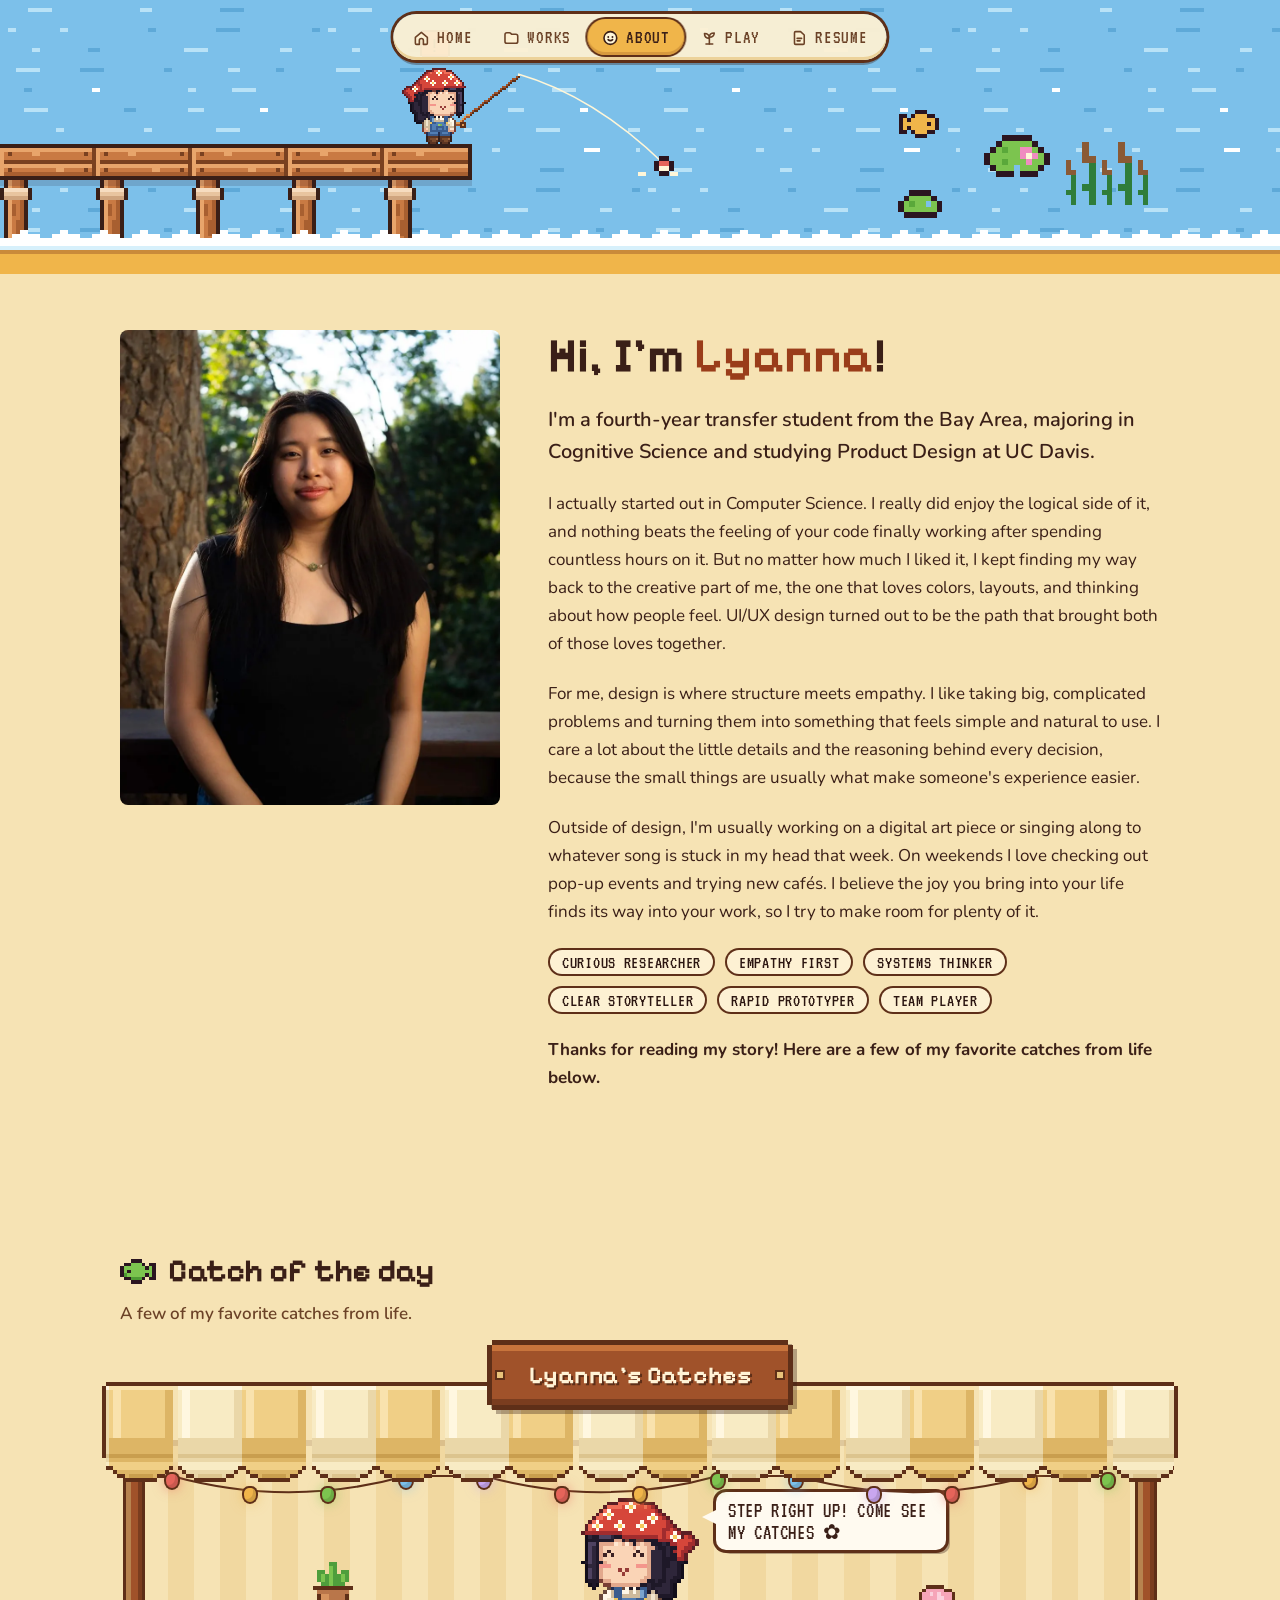
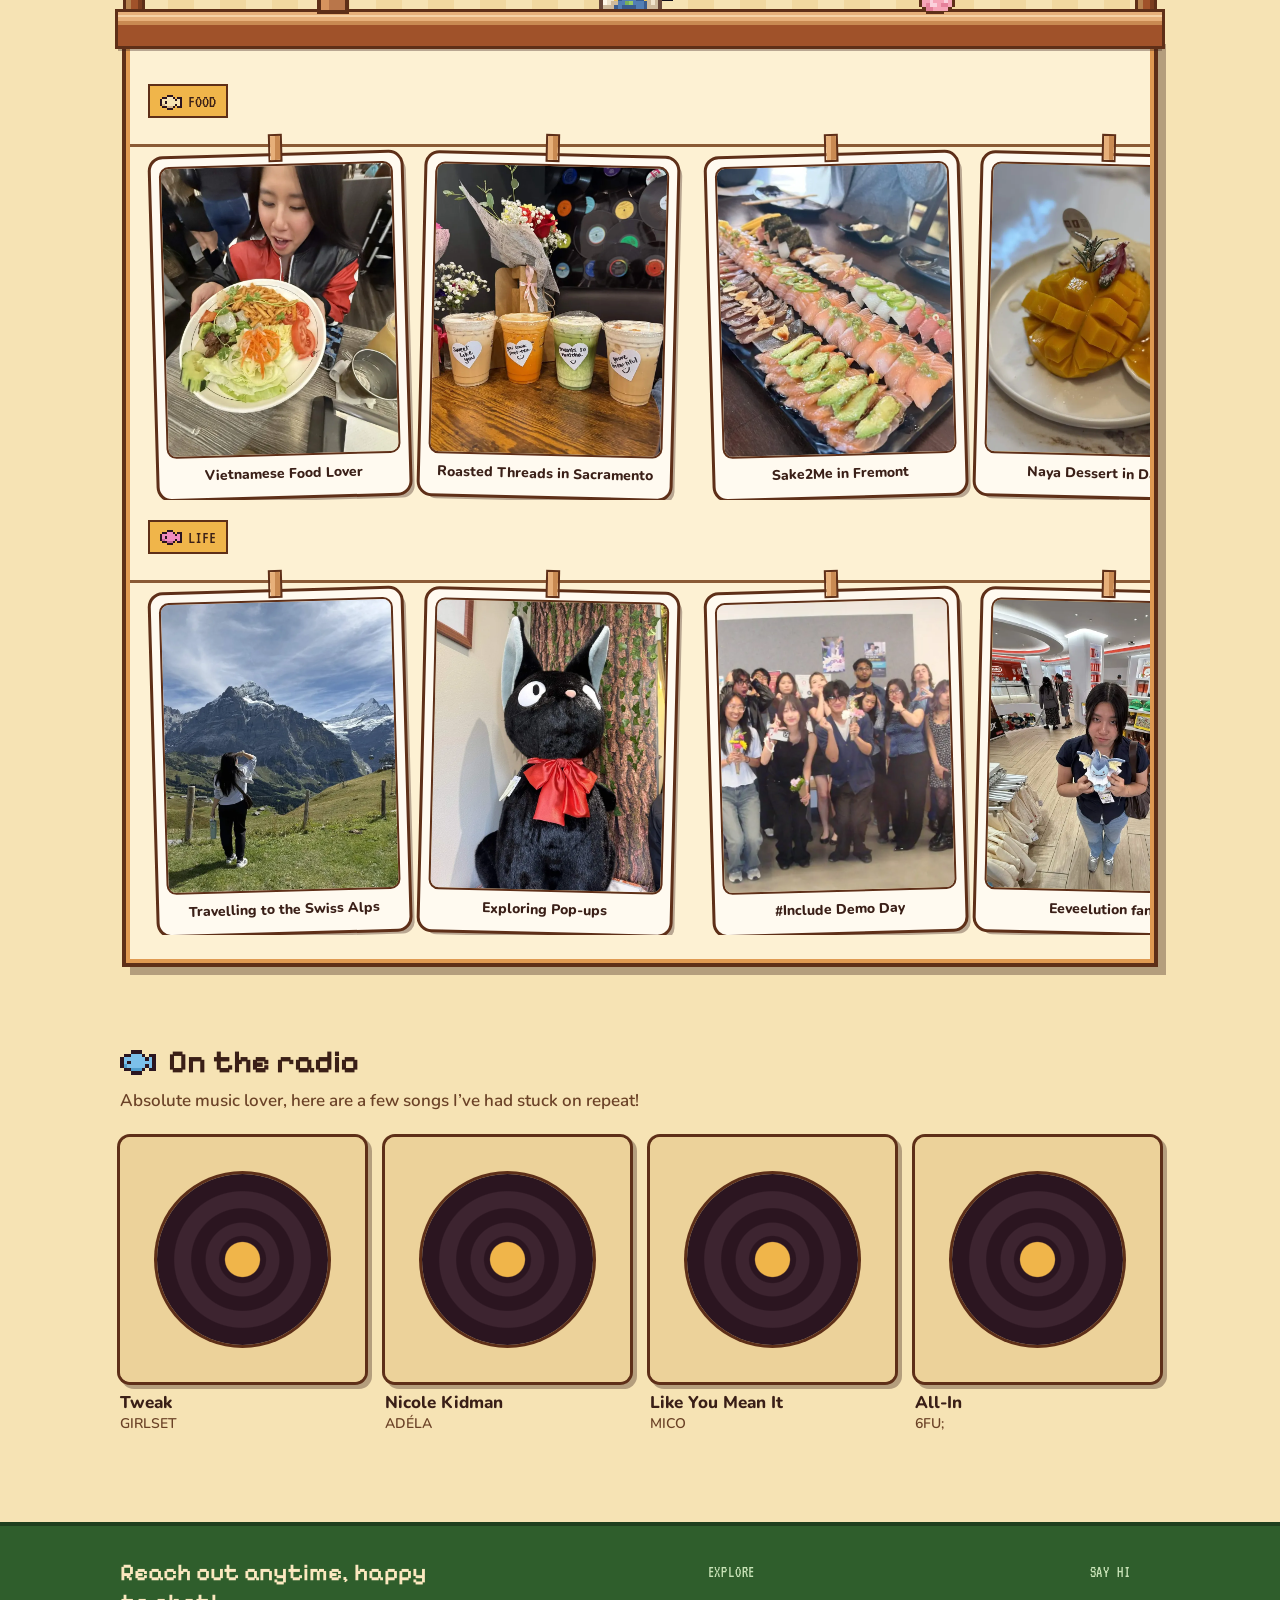
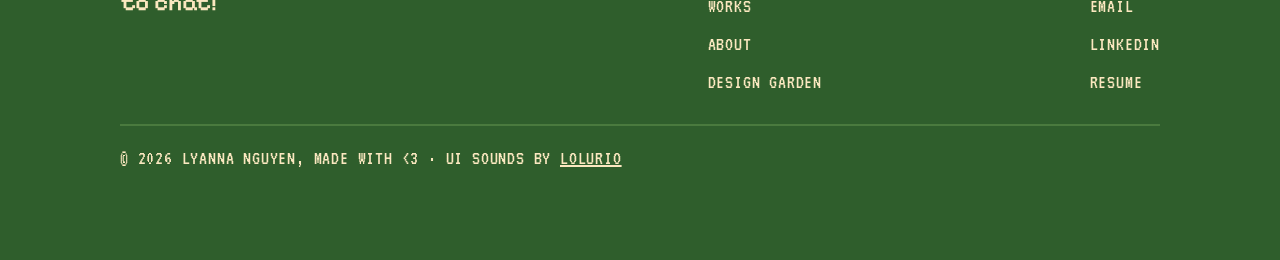
==== commit 686026a2: "Turn Lyanna's Catches into a cozy shop booth Lyanna's chibi now sits behind a wooden counter under t" ====
--- a/about.html
+++ b/about.html
@@ -68,7 +68,7 @@
         <p style="margin: 0 0 8px; color: var(--ink-muted); font-weight: 600;">A few of my favorite catches from life.</p>
         <div class="stall-wrap">
           <div class="stall">
-            <div class="stall-awning" aria-hidden="true"><span class="stall-sign">Lyanna’s Catches</span></div>
+            <div class="stall-awning" aria-hidden="true"><span class="stall-sign">Lyanna’s Catches</span></div><div class="booth" aria-hidden="true"><span class="booth-post l"></span><span class="booth-post r"></span><span class="booth-lights"><i style="left:3.0%;top:10px;--c:#e5645a"></i><i style="left:10.8%;top:24px;--c:#f0b54a"></i><i style="left:18.7%;top:24px;--c:#7cc44f"></i><i style="left:26.5%;top:10px;--c:#7cc0ea"></i><i style="left:34.3%;top:10px;--c:#c9a6ef"></i><i style="left:42.2%;top:24px;--c:#e5645a"></i><i style="left:50.0%;top:24px;--c:#f0b54a"></i><i style="left:57.8%;top:10px;--c:#7cc44f"></i><i style="left:65.7%;top:10px;--c:#7cc0ea"></i><i style="left:73.5%;top:24px;--c:#c9a6ef"></i><i style="left:81.3%;top:24px;--c:#e5645a"></i><i style="left:89.2%;top:10px;--c:#f0b54a"></i><i style="left:97.0%;top:10px;--c:#7cc44f"></i></span><div class="booth-back"><span class="booth-girl"><span class="bob"><img class="px" src="assets/images/chibi-happy.png" alt="" width="32" height="39"></span></span><span class="booth-bubble">Step right up! Come see my catches ✿</span><span class="booth-plant"><svg viewBox="0 0 16 16" shape-rendering="crispEdges"><path fill="#4f9e3c" d="M7 2h2v6H7zM4 4h2v1h1v3H5V7H4zM10 4h2v3h-1v1H9V5h1z"/><path fill="#7cc44f" d="M7 3h1v5H7zM5 5h1v2H5zM10 5h1v2h-1z"/><path fill="#5e2f18" d="M3 8h10v1h-1v6H4V9H3z"/><path fill="#b9764a" d="M4 9h8v1H4zM5 10h6v4H5z"/><path fill="#d6935e" d="M5 10h2v4H5z"/></svg></span><span class="booth-yarn"><svg viewBox="0 0 12 10" shape-rendering="crispEdges"><path fill="#5e2f18" d="M3 1h5v1h2v1h1v4h-1v1H8v1H3V8H2V7H1V3h1V2h1z"/><path fill="#f6a5b8" d="M3 2h5v1h2v4H9v1H3V7H2V3h1z"/><path fill="#fbd0dc" d="M4 3h1v1H4zM6 3h1v1h1v1H6zM4 5h1v1h1v1H4zM8 5h1v1H8z"/><path fill="#e5809a" d="M3 6h1v1h1v1H3zM7 6h2v1H7z"/></svg></span></div><div class="booth-counter"><span></span></div></div>
             <div class="keeper" aria-hidden="true">
         <span class="keeper-shadow"></span>
         <svg class="keeper-rod" viewBox="0 0 34 64" width="85" height="160" shape-rendering="crispEdges"><rect x="2" y="56" width="2" height="3" fill="#5e2f18"/><rect x="3" y="54" width="2" height="3" fill="#5e2f18"/><rect x="4" y="52" width="2" height="3" fill="#5e2f18"/><rect x="5" y="50" width="2" height="3" fill="#a0522a"/><rect x="6" y="48" width="2" height="3" fill="#a0522a"/><rect x="7" y="46" width="2" height="3" fill="#a0522a"/><rect x="8" y="44" width="2" height="3" fill="#a0522a"/><rect x="9" y="42" width="2" height="3" fill="#a0522a"/><rect x="10" y="40" width="2" height="3" fill="#a0522a"/><rect x="11" y="38" width="2" height="3" fill="#a0522a"/><rect x="12" y="36" width="2" height="3" fill="#a0522a"/><rect x="13" y="34" width="2" height="3" fill="#a0522a"/><rect x="14" y="32" width="2" height="3" fill="#a0522a"/><rect x="15" y="30" width="2" height="3" fill="#a0522a"/><rect x="16" y="28" width="2" height="3" fill="#a0522a"/><rect x="17" y="26" width="2" height="3" fill="#a0522a"/><rect x="18" y="24" width="2" height="3" fill="#a0522a"/><rect x="19" y="22" width="2" height="3" fill="#a0522a"/><rect x="20" y="20" width="2" height="3" fill="#a0522a"/><rect x="21" y="18" width="2" height="3" fill="#a0522a"/><rect x="22" y="16" width="2" height="3" fill="#a0522a"/><rect x="23" y="14" width="2" height="3" fill="#a0522a"/><rect x="24" y="12" width="2" height="3" fill="#a0522a"/><rect x="25" y="10" width="2" height="3" fill="#a0522a"/><rect x="26" y="8" width="2" height="3" fill="#a0522a"/><rect x="27" y="6" width="2" height="3" fill="#a0522a"/><rect x="28" y="4" width="1" height="30" fill="#fff3d6"/><g class="keeper-bob"><rect x="27" y="34" width="3" height="2" fill="#e5645a"/><rect x="27" y="36" width="3" height="2" fill="#fff3d6"/></g></svg>
--- a/css/site.css
+++ b/css/site.css
@@ -472,11 +472,11 @@
 .sitenav .nav-cur.squish::before{animation:navSquash .45s cubic-bezier(.3,1.2,.5,1)}
 @media (prefers-reduced-motion:reduce){.sitenav .nav-cur.moving{transition:none!important}.sitenav .nav-cur.squish::before{animation:none}}
 
-/* Shorter opening animation (~1.9s, first visit only) */
-.ldr-seed,.ldr-can,.ldr-sprout,.ldr-bloom,.ldr-scene{animation-duration:1.9s!important}
-.ldr-bg{animation-duration:1.9s!important}
-.ldr-bar{animation-duration:1.6s!important}
-.ldr-drop{animation-duration:.26s!important}
+/* Opening animation (~3s, first visit only) */
+.ldr-seed,.ldr-can,.ldr-sprout,.ldr-bloom,.ldr-scene{animation-duration:3s!important}
+.ldr-bg{animation-duration:3s!important}
+.ldr-bar{animation-duration:2.5s!important}
+.ldr-drop{animation-duration:.38s!important}
 
 /* Self-hosted pixel fonts (preloaded in each page's head) */
 @font-face{font-family:"Pixelify Sans";font-style:normal;font-weight:400 700;font-display:swap;src:url(../assets/fonts/pixelify-sans-latin.woff2) format("woff2")}
@@ -488,3 +488,48 @@
 /* Decorative animations pause while their section is off screen (js/site.js toggles .offscreen) */
 .offscreen *,.offscreen *::before,.offscreen *::after{animation-play-state:paused!important}
 @font-face{font-family:"Nunito";font-style:normal;font-weight:400 800;font-display:swap;src:url(../assets/fonts/nunito-latin.woff2) format("woff2")}
+
+/* About: Lyanna's Catches as a shop booth (ref: cozy game shop stands): posts, string lights,
+   the shopkeeper behind the counter with a speech bubble, and catches hanging as tags on a rope */
+.keeper{display:none!important}
+.booth{position:relative;z-index:1;height:200px;margin:-18px 6px 0}
+.booth-post{position:absolute;top:-10px;bottom:0;width:16px;background:linear-gradient(90deg,#b7834f 0 30%,#a0522a 30% 75%,#7a3d1f 75%);box-shadow:0 0 0 3px var(--wood-dark);z-index:1}
+.booth-post.l{left:0}.booth-post.r{right:0}
+.booth-back{position:absolute;left:16px;right:16px;top:0;bottom:24px;overflow:hidden;background:repeating-linear-gradient(90deg,#f6e3b4 0 26px,#f1d8a0 26px 52px);box-shadow:inset 0 6px 0 #5e2f1826}
+.booth-lights{position:absolute;left:16px;right:16px;top:12px;height:40px;z-index:3;background:url("data:image/svg+xml,%3Csvg xmlns='http://www.w3.org/2000/svg' viewBox='0 0 100 40' preserveAspectRatio='none'%3E%3Cpath d='M3.00 10 Q14.75 42.4 26.50 10 L34.33 10 Q46.08 42.4 57.83 10 L65.67 10 Q77.42 42.4 89.17 10 L97.00 10' fill='none' stroke='%235e2f18' stroke-width='2' vector-effect='non-scaling-stroke'/%3E%3C/svg%3E") 0 0/100% 100% no-repeat}
+.booth-lights i{position:absolute;width:12px;height:14px;margin:-2px 0 0 -6px;background:var(--c);border-radius:40% 40% 50% 50%;box-shadow:0 0 0 2px var(--wood-dark),inset -3px -3px 0 #0000001f,0 0 12px 2px color-mix(in srgb,var(--c) 55%,transparent);animation:boothGlow 2.4s steps(2) infinite}
+.booth-lights i:nth-child(odd){animation-delay:-1.2s}
+@keyframes boothGlow{50%{filter:brightness(1.18)}}
+.booth-girl{position:absolute;left:50%;bottom:-6px;width:118px;transform:translateX(-50%);z-index:1}
+.booth-girl img{display:block;width:100%;height:auto;image-rendering:pixelated}
+.booth-bubble{position:absolute;left:calc(50% + 76px);top:46px;max-width:230px;padding:8px 12px 6px;background:#fffaf0;border-radius:10px;box-shadow:0 0 0 3px var(--wood-dark),4px 4px 0 0 var(--pixel-shadow);font-family:var(--font-pixel);font-size:21px;line-height:22px;letter-spacing:.03em;text-transform:uppercase;color:var(--ink);z-index:2}
+.booth-bubble::before{content:"";position:absolute;left:-14px;top:18px;width:14px;height:14px;background:#fffaf0;clip-path:polygon(100% 0,0 50%,100% 100%);filter:drop-shadow(-3px 0 0 var(--wood-dark))}
+.booth-plant{position:absolute;left:16%;bottom:22px;width:64px;height:64px;z-index:3}
+.booth-yarn{position:absolute;right:18%;bottom:22px;width:44px;height:37px;z-index:3}
+.booth-plant svg,.booth-yarn svg{display:block;width:100%;height:100%}
+.booth-counter{position:absolute;left:-8px;right:-8px;bottom:-6px;height:34px;z-index:2;background:linear-gradient(#e7b07a 0 9px,#c98a52 9px 13px,#a0522a 13px);box-shadow:0 0 0 3px var(--wood-dark),0 5px 0 0 var(--pixel-shadow)}
+.booth-counter span{position:absolute;left:0;right:0;top:3px;height:2px;background:#f6d2a6}
+.stall-body{margin-top:0;padding-top:46px}
+/* catches hang as tags on a rope, still scrolling */
+.stall-marquee{padding-top:30px!important;background:linear-gradient(#8a5a35,#8a5a35) 0 18px/100% 3px repeat-x}
+.stall-item{position:relative;padding:10px 10px 12px;background:#fffaf0;border-radius:12px;box-shadow:0 0 0 3px var(--wood-dark),5px 5px 0 0 var(--pixel-shadow);transform-origin:50% -14px;transition:rotate .3s steps(3)}
+.stall-item:nth-child(odd){rotate:-1.6deg}.stall-item:nth-child(even){rotate:1.4deg}
+.stall-item:hover,.stall-item:focus-visible{rotate:0deg}
+.stall-item::before{content:"";position:absolute;z-index:2;left:50%;top:-20px;width:10px;height:24px;margin-left:-5px;background:linear-gradient(90deg,#e7b07a 0 50%,#c98a52 50%);box-shadow:0 0 0 2px var(--wood-dark)}
+.stall-photo{border-radius:8px!important;box-shadow:0 0 0 2px var(--wood-dark)!important}
+.stall-plank{display:none!important}
+.stall-cap{margin-top:10px!important;font-style:normal!important;font-weight:800!important;font-size:14px!important;line-height:20px!important}
+@media (max-width:640px){
+  .booth{height:150px}
+  .booth-girl{width:84px}
+  .booth-bubble{left:calc(50% + 50px);top:24px;max-width:120px;font-size:15px;line-height:16px;padding:6px 8px 4px}
+  .booth-plant{left:6%;width:44px;height:44px}.booth-yarn{right:auto;left:calc(50% - 98px);width:30px;height:25px}
+}
+@media (prefers-reduced-motion:reduce){.booth-lights i{animation:none}.stall-item{transition:none}}
+.booth-girl .bob{display:block!important}
+.booth-girl{bottom:-26px}
+.booth-plant,.booth-yarn{bottom:-2px}
+.booth-lights{top:26px}
+.booth-bubble{top:52px}
+@media (max-width:640px){.booth-girl{bottom:-20px}.booth-bubble{top:34px}}
+@media (max-width:640px){.booth{height:196px}.booth-lights{top:22px}.booth-bubble{top:68px;left:calc(50% + 46px);max-width:130px}.booth-girl{width:92px}}
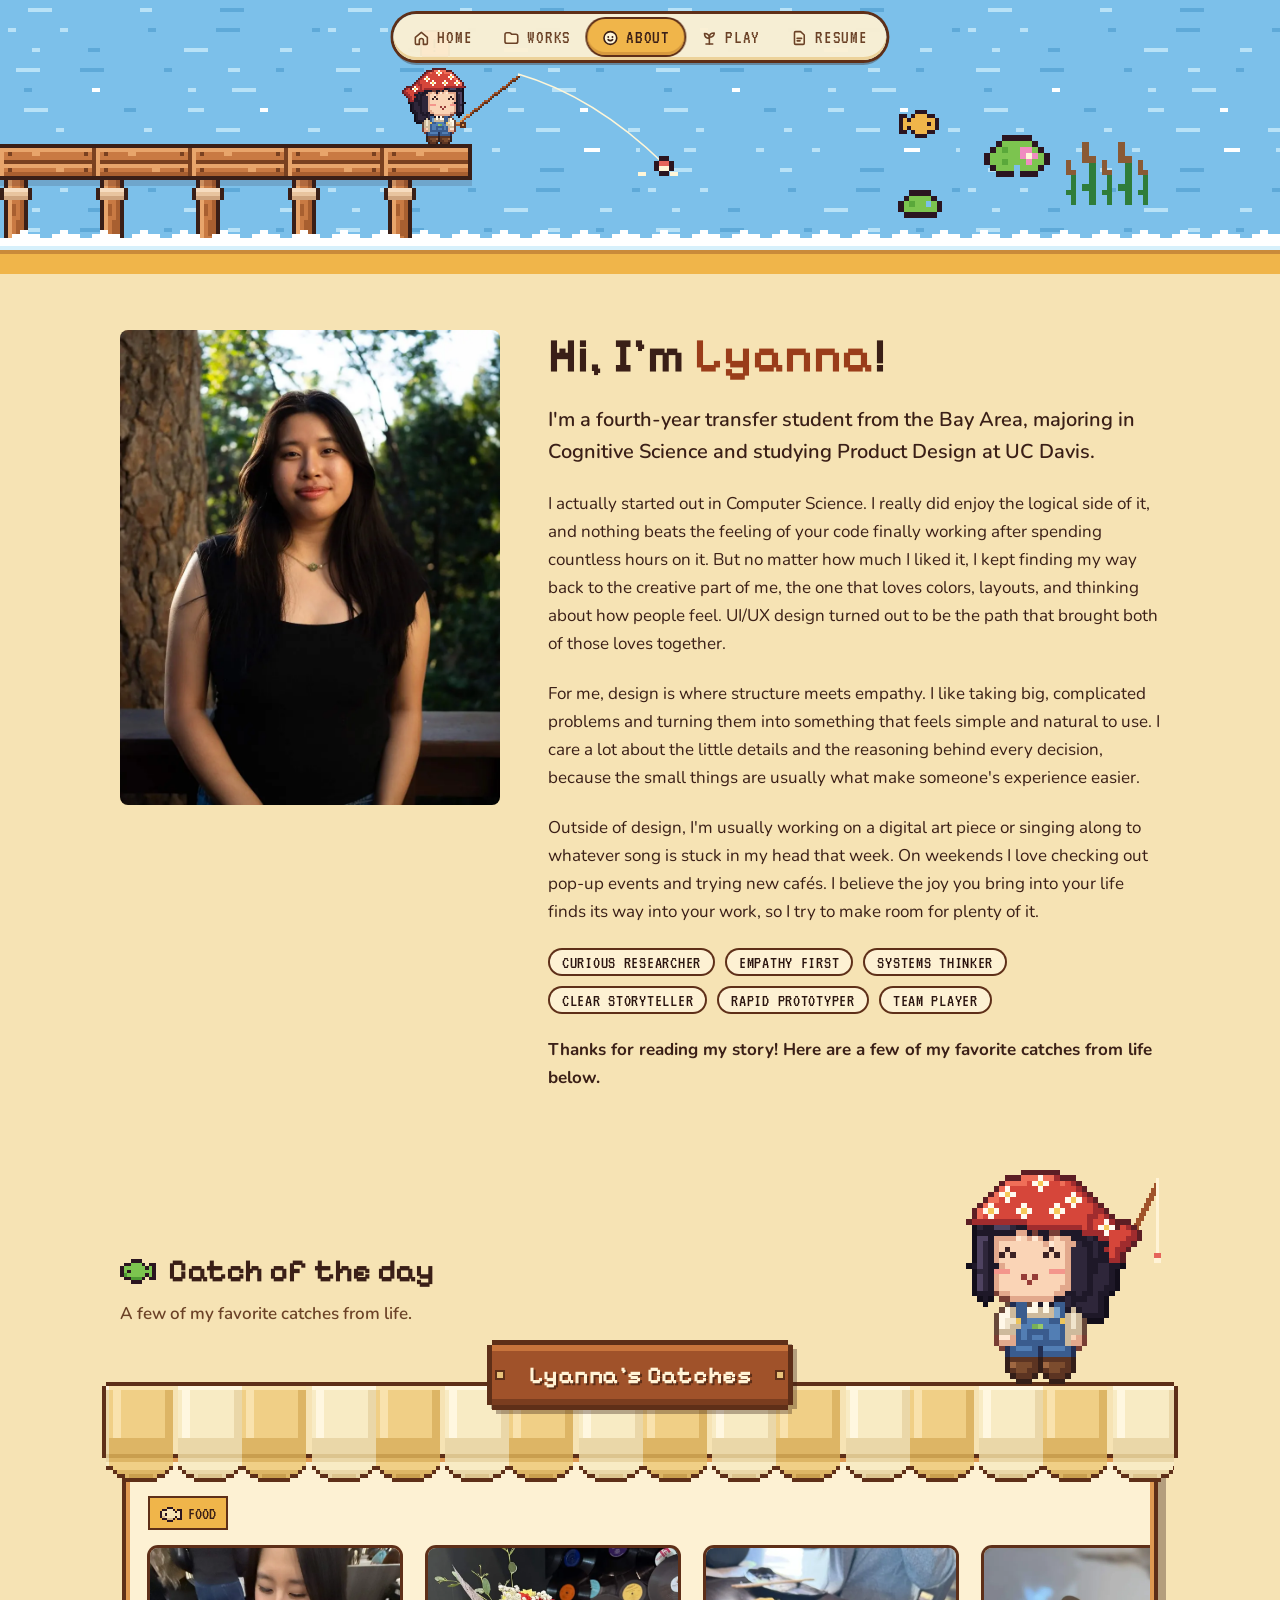
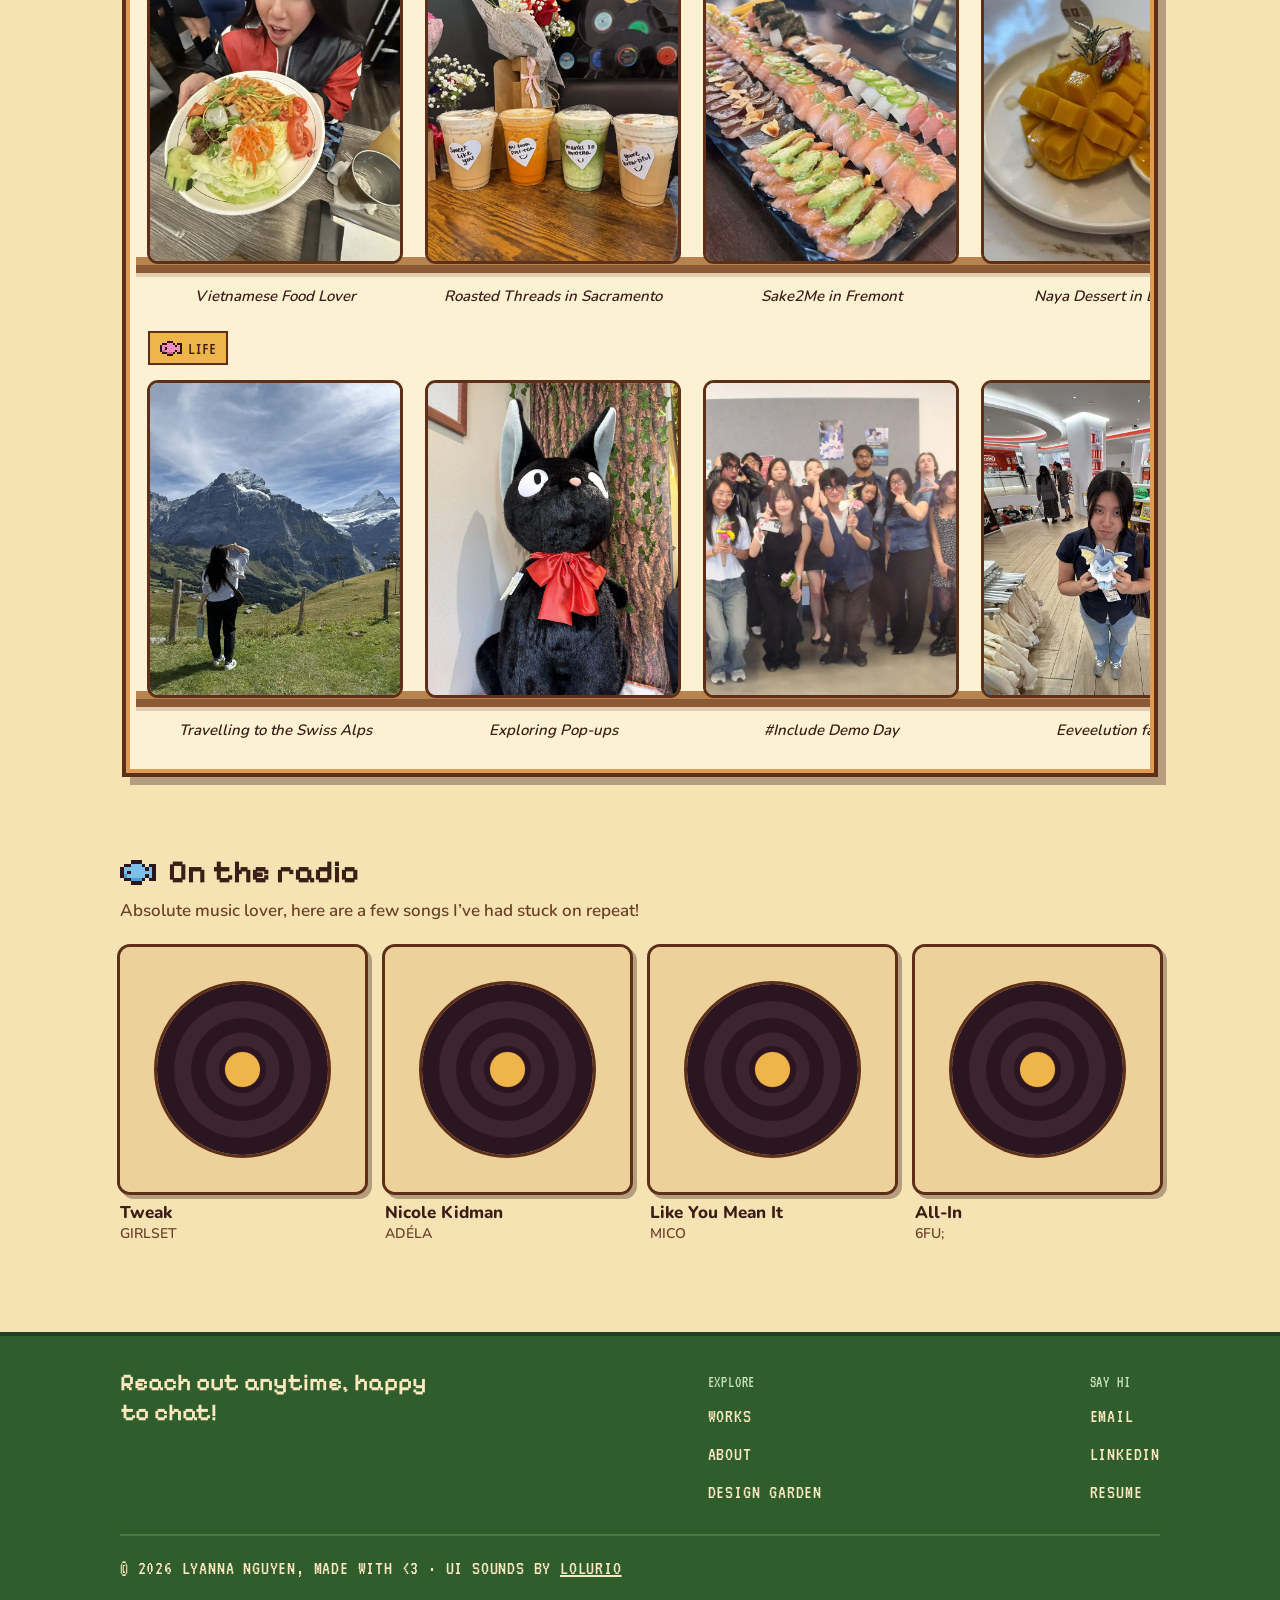
==== commit d521a855: "Revert "Turn Lyanna's Catches into a cozy shop booth" This reverts commit 686026a25d41e8001d8d24c7fe" ====
--- a/about.html
+++ b/about.html
@@ -68,7 +68,7 @@
         <p style="margin: 0 0 8px; color: var(--ink-muted); font-weight: 600;">A few of my favorite catches from life.</p>
         <div class="stall-wrap">
           <div class="stall">
-            <div class="stall-awning" aria-hidden="true"><span class="stall-sign">Lyanna’s Catches</span></div><div class="booth" aria-hidden="true"><span class="booth-post l"></span><span class="booth-post r"></span><span class="booth-lights"><i style="left:3.0%;top:10px;--c:#e5645a"></i><i style="left:10.8%;top:24px;--c:#f0b54a"></i><i style="left:18.7%;top:24px;--c:#7cc44f"></i><i style="left:26.5%;top:10px;--c:#7cc0ea"></i><i style="left:34.3%;top:10px;--c:#c9a6ef"></i><i style="left:42.2%;top:24px;--c:#e5645a"></i><i style="left:50.0%;top:24px;--c:#f0b54a"></i><i style="left:57.8%;top:10px;--c:#7cc44f"></i><i style="left:65.7%;top:10px;--c:#7cc0ea"></i><i style="left:73.5%;top:24px;--c:#c9a6ef"></i><i style="left:81.3%;top:24px;--c:#e5645a"></i><i style="left:89.2%;top:10px;--c:#f0b54a"></i><i style="left:97.0%;top:10px;--c:#7cc44f"></i></span><div class="booth-back"><span class="booth-girl"><span class="bob"><img class="px" src="assets/images/chibi-happy.png" alt="" width="32" height="39"></span></span><span class="booth-bubble">Step right up! Come see my catches ✿</span><span class="booth-plant"><svg viewBox="0 0 16 16" shape-rendering="crispEdges"><path fill="#4f9e3c" d="M7 2h2v6H7zM4 4h2v1h1v3H5V7H4zM10 4h2v3h-1v1H9V5h1z"/><path fill="#7cc44f" d="M7 3h1v5H7zM5 5h1v2H5zM10 5h1v2h-1z"/><path fill="#5e2f18" d="M3 8h10v1h-1v6H4V9H3z"/><path fill="#b9764a" d="M4 9h8v1H4zM5 10h6v4H5z"/><path fill="#d6935e" d="M5 10h2v4H5z"/></svg></span><span class="booth-yarn"><svg viewBox="0 0 12 10" shape-rendering="crispEdges"><path fill="#5e2f18" d="M3 1h5v1h2v1h1v4h-1v1H8v1H3V8H2V7H1V3h1V2h1z"/><path fill="#f6a5b8" d="M3 2h5v1h2v4H9v1H3V7H2V3h1z"/><path fill="#fbd0dc" d="M4 3h1v1H4zM6 3h1v1h1v1H6zM4 5h1v1h1v1H4zM8 5h1v1H8z"/><path fill="#e5809a" d="M3 6h1v1h1v1H3zM7 6h2v1H7z"/></svg></span></div><div class="booth-counter"><span></span></div></div>
+            <div class="stall-awning" aria-hidden="true"><span class="stall-sign">Lyanna’s Catches</span></div>
             <div class="keeper" aria-hidden="true">
         <span class="keeper-shadow"></span>
         <svg class="keeper-rod" viewBox="0 0 34 64" width="85" height="160" shape-rendering="crispEdges"><rect x="2" y="56" width="2" height="3" fill="#5e2f18"/><rect x="3" y="54" width="2" height="3" fill="#5e2f18"/><rect x="4" y="52" width="2" height="3" fill="#5e2f18"/><rect x="5" y="50" width="2" height="3" fill="#a0522a"/><rect x="6" y="48" width="2" height="3" fill="#a0522a"/><rect x="7" y="46" width="2" height="3" fill="#a0522a"/><rect x="8" y="44" width="2" height="3" fill="#a0522a"/><rect x="9" y="42" width="2" height="3" fill="#a0522a"/><rect x="10" y="40" width="2" height="3" fill="#a0522a"/><rect x="11" y="38" width="2" height="3" fill="#a0522a"/><rect x="12" y="36" width="2" height="3" fill="#a0522a"/><rect x="13" y="34" width="2" height="3" fill="#a0522a"/><rect x="14" y="32" width="2" height="3" fill="#a0522a"/><rect x="15" y="30" width="2" height="3" fill="#a0522a"/><rect x="16" y="28" width="2" height="3" fill="#a0522a"/><rect x="17" y="26" width="2" height="3" fill="#a0522a"/><rect x="18" y="24" width="2" height="3" fill="#a0522a"/><rect x="19" y="22" width="2" height="3" fill="#a0522a"/><rect x="20" y="20" width="2" height="3" fill="#a0522a"/><rect x="21" y="18" width="2" height="3" fill="#a0522a"/><rect x="22" y="16" width="2" height="3" fill="#a0522a"/><rect x="23" y="14" width="2" height="3" fill="#a0522a"/><rect x="24" y="12" width="2" height="3" fill="#a0522a"/><rect x="25" y="10" width="2" height="3" fill="#a0522a"/><rect x="26" y="8" width="2" height="3" fill="#a0522a"/><rect x="27" y="6" width="2" height="3" fill="#a0522a"/><rect x="28" y="4" width="1" height="30" fill="#fff3d6"/><g class="keeper-bob"><rect x="27" y="34" width="3" height="2" fill="#e5645a"/><rect x="27" y="36" width="3" height="2" fill="#fff3d6"/></g></svg>
--- a/css/site.css
+++ b/css/site.css
@@ -488,48 +488,3 @@
 /* Decorative animations pause while their section is off screen (js/site.js toggles .offscreen) */
 .offscreen *,.offscreen *::before,.offscreen *::after{animation-play-state:paused!important}
 @font-face{font-family:"Nunito";font-style:normal;font-weight:400 800;font-display:swap;src:url(../assets/fonts/nunito-latin.woff2) format("woff2")}
-
-/* About: Lyanna's Catches as a shop booth (ref: cozy game shop stands): posts, string lights,
-   the shopkeeper behind the counter with a speech bubble, and catches hanging as tags on a rope */
-.keeper{display:none!important}
-.booth{position:relative;z-index:1;height:200px;margin:-18px 6px 0}
-.booth-post{position:absolute;top:-10px;bottom:0;width:16px;background:linear-gradient(90deg,#b7834f 0 30%,#a0522a 30% 75%,#7a3d1f 75%);box-shadow:0 0 0 3px var(--wood-dark);z-index:1}
-.booth-post.l{left:0}.booth-post.r{right:0}
-.booth-back{position:absolute;left:16px;right:16px;top:0;bottom:24px;overflow:hidden;background:repeating-linear-gradient(90deg,#f6e3b4 0 26px,#f1d8a0 26px 52px);box-shadow:inset 0 6px 0 #5e2f1826}
-.booth-lights{position:absolute;left:16px;right:16px;top:12px;height:40px;z-index:3;background:url("data:image/svg+xml,%3Csvg xmlns='http://www.w3.org/2000/svg' viewBox='0 0 100 40' preserveAspectRatio='none'%3E%3Cpath d='M3.00 10 Q14.75 42.4 26.50 10 L34.33 10 Q46.08 42.4 57.83 10 L65.67 10 Q77.42 42.4 89.17 10 L97.00 10' fill='none' stroke='%235e2f18' stroke-width='2' vector-effect='non-scaling-stroke'/%3E%3C/svg%3E") 0 0/100% 100% no-repeat}
-.booth-lights i{position:absolute;width:12px;height:14px;margin:-2px 0 0 -6px;background:var(--c);border-radius:40% 40% 50% 50%;box-shadow:0 0 0 2px var(--wood-dark),inset -3px -3px 0 #0000001f,0 0 12px 2px color-mix(in srgb,var(--c) 55%,transparent);animation:boothGlow 2.4s steps(2) infinite}
-.booth-lights i:nth-child(odd){animation-delay:-1.2s}
-@keyframes boothGlow{50%{filter:brightness(1.18)}}
-.booth-girl{position:absolute;left:50%;bottom:-6px;width:118px;transform:translateX(-50%);z-index:1}
-.booth-girl img{display:block;width:100%;height:auto;image-rendering:pixelated}
-.booth-bubble{position:absolute;left:calc(50% + 76px);top:46px;max-width:230px;padding:8px 12px 6px;background:#fffaf0;border-radius:10px;box-shadow:0 0 0 3px var(--wood-dark),4px 4px 0 0 var(--pixel-shadow);font-family:var(--font-pixel);font-size:21px;line-height:22px;letter-spacing:.03em;text-transform:uppercase;color:var(--ink);z-index:2}
-.booth-bubble::before{content:"";position:absolute;left:-14px;top:18px;width:14px;height:14px;background:#fffaf0;clip-path:polygon(100% 0,0 50%,100% 100%);filter:drop-shadow(-3px 0 0 var(--wood-dark))}
-.booth-plant{position:absolute;left:16%;bottom:22px;width:64px;height:64px;z-index:3}
-.booth-yarn{position:absolute;right:18%;bottom:22px;width:44px;height:37px;z-index:3}
-.booth-plant svg,.booth-yarn svg{display:block;width:100%;height:100%}
-.booth-counter{position:absolute;left:-8px;right:-8px;bottom:-6px;height:34px;z-index:2;background:linear-gradient(#e7b07a 0 9px,#c98a52 9px 13px,#a0522a 13px);box-shadow:0 0 0 3px var(--wood-dark),0 5px 0 0 var(--pixel-shadow)}
-.booth-counter span{position:absolute;left:0;right:0;top:3px;height:2px;background:#f6d2a6}
-.stall-body{margin-top:0;padding-top:46px}
-/* catches hang as tags on a rope, still scrolling */
-.stall-marquee{padding-top:30px!important;background:linear-gradient(#8a5a35,#8a5a35) 0 18px/100% 3px repeat-x}
-.stall-item{position:relative;padding:10px 10px 12px;background:#fffaf0;border-radius:12px;box-shadow:0 0 0 3px var(--wood-dark),5px 5px 0 0 var(--pixel-shadow);transform-origin:50% -14px;transition:rotate .3s steps(3)}
-.stall-item:nth-child(odd){rotate:-1.6deg}.stall-item:nth-child(even){rotate:1.4deg}
-.stall-item:hover,.stall-item:focus-visible{rotate:0deg}
-.stall-item::before{content:"";position:absolute;z-index:2;left:50%;top:-20px;width:10px;height:24px;margin-left:-5px;background:linear-gradient(90deg,#e7b07a 0 50%,#c98a52 50%);box-shadow:0 0 0 2px var(--wood-dark)}
-.stall-photo{border-radius:8px!important;box-shadow:0 0 0 2px var(--wood-dark)!important}
-.stall-plank{display:none!important}
-.stall-cap{margin-top:10px!important;font-style:normal!important;font-weight:800!important;font-size:14px!important;line-height:20px!important}
-@media (max-width:640px){
-  .booth{height:150px}
-  .booth-girl{width:84px}
-  .booth-bubble{left:calc(50% + 50px);top:24px;max-width:120px;font-size:15px;line-height:16px;padding:6px 8px 4px}
-  .booth-plant{left:6%;width:44px;height:44px}.booth-yarn{right:auto;left:calc(50% - 98px);width:30px;height:25px}
-}
-@media (prefers-reduced-motion:reduce){.booth-lights i{animation:none}.stall-item{transition:none}}
-.booth-girl .bob{display:block!important}
-.booth-girl{bottom:-26px}
-.booth-plant,.booth-yarn{bottom:-2px}
-.booth-lights{top:26px}
-.booth-bubble{top:52px}
-@media (max-width:640px){.booth-girl{bottom:-20px}.booth-bubble{top:34px}}
-@media (max-width:640px){.booth{height:196px}.booth-lights{top:22px}.booth-bubble{top:68px;left:calc(50% + 46px);max-width:130px}.booth-girl{width:92px}}
